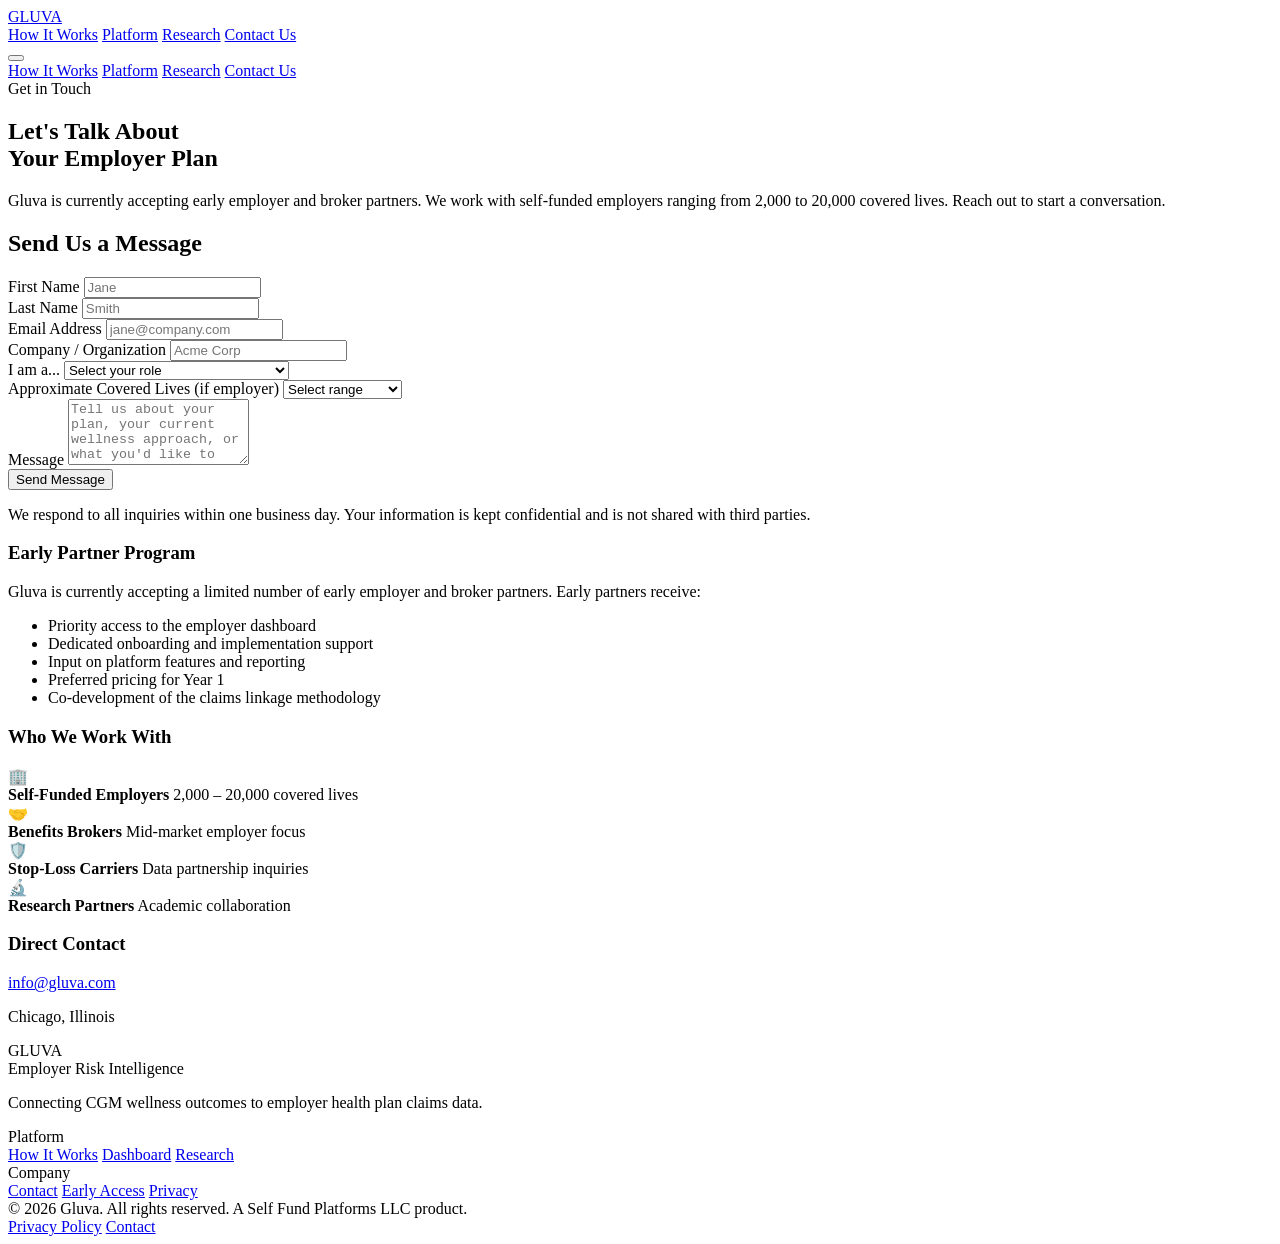
==== index.html @ 413c393a "Add files via upload" ====
<!DOCTYPE html>
<html lang="en">
<head>
<meta charset="UTF-8">
<meta name="viewport" content="width=device-width, initial-scale=1.0">
<title>Contact — Gluva</title>
<meta name="description" content="Get in touch with the Gluva team to learn more about early employer and broker partnerships.">
<link rel="preconnect" href="https://fonts.googleapis.com">
<link rel="preconnect" href="https://fonts.gstatic.com" crossorigin>
<link href="https://fonts.googleapis.com/css2?family=Playfair+Display:wght@400;700;900&family=DM+Sans:wght@300;400;500;600&family=DM+Mono:wght@400;500&display=swap" rel="stylesheet">
<link rel="stylesheet" href="css/style.css">
</head>
<body>

<nav class="nav" id="nav">
  <div class="nav-inner">
    <a href="index.html" class="nav-logo">GLUVA</a>
    <div class="nav-links">
      <a href="index.html#how-it-works">How It Works</a>
      <a href="index.html#platform">Platform</a>
      <a href="index.html#research">Research</a>
      <a href="contact.html" class="nav-cta active">Contact Us</a>
    </div>
    <button class="nav-burger" id="burger" aria-label="Menu">
      <span></span><span></span><span></span>
    </button>
  </div>
</nav>

<div class="mobile-menu" id="mobileMenu">
  <a href="index.html#how-it-works" onclick="closeMobile()">How It Works</a>
  <a href="index.html#platform" onclick="closeMobile()">Platform</a>
  <a href="index.html#research" onclick="closeMobile()">Research</a>
  <a href="contact.html">Contact Us</a>
</div>

<section class="contact-hero">
  <div class="container">
    <div class="section-label">Get in Touch</div>
    <h1>Let's Talk About<br>Your Employer Plan</h1>
    <p>Gluva is currently accepting early employer and broker partners. We work with self-funded employers ranging from 2,000 to 20,000 covered lives. Reach out to start a conversation.</p>
  </div>
</section>

<section class="contact-body">
  <div class="container">
    <div class="contact-grid">

      <div class="contact-form-wrap">
        <h2>Send Us a Message</h2>
        <form class="contact-form" id="contactForm" onsubmit="handleSubmit(event)">
          <div class="form-row">
            <div class="form-group">
              <label>First Name</label>
              <input type="text" name="firstName" placeholder="Jane" required>
            </div>
            <div class="form-group">
              <label>Last Name</label>
              <input type="text" name="lastName" placeholder="Smith" required>
            </div>
          </div>
          <div class="form-group">
            <label>Email Address</label>
            <input type="email" name="email" placeholder="jane@company.com" required>
          </div>
          <div class="form-group">
            <label>Company / Organization</label>
            <input type="text" name="company" placeholder="Acme Corp">
          </div>
          <div class="form-group">
            <label>I am a...</label>
            <select name="role">
              <option value="">Select your role</option>
              <option value="employer">Employer / HR / Benefits Director</option>
              <option value="broker">Benefits Broker / Consultant</option>
              <option value="tpa">Third Party Administrator (TPA)</option>
              <option value="stoploss">Stop-Loss Carrier / Underwriter</option>
              <option value="pbm">Pharmacy Benefit Manager (PBM)</option>
              <option value="investor">Investor</option>
              <option value="researcher">Academic / Researcher</option>
              <option value="other">Other</option>
            </select>
          </div>
          <div class="form-group">
            <label>Approximate Covered Lives (if employer)</label>
            <select name="lives">
              <option value="">Select range</option>
              <option value="2000-5000">2,000 – 5,000</option>
              <option value="5000-10000">5,000 – 10,000</option>
              <option value="10000-20000">10,000 – 20,000</option>
              <option value="20000+">20,000+</option>
              <option value="na">Not applicable</option>
            </select>
          </div>
          <div class="form-group">
            <label>Message</label>
            <textarea name="message" rows="4" placeholder="Tell us about your plan, your current wellness approach, or what you'd like to learn about Gluva..."></textarea>
          </div>
          <button type="submit" class="btn-primary full">Send Message</button>
          <p class="form-note">We respond to all inquiries within one business day. Your information is kept confidential and is not shared with third parties.</p>
        </form>
        <div class="form-success" id="formSuccess" style="display:none;">
          <div class="success-icon">✓</div>
          <h3>Message Received</h3>
          <p>Thank you for reaching out. We will be in touch within one business day.</p>
        </div>
      </div>

      <div class="contact-info">
        <div class="ci-card">
          <h3>Early Partner Program</h3>
          <p>Gluva is currently accepting a limited number of early employer and broker partners. Early partners receive:</p>
          <ul>
            <li>Priority access to the employer dashboard</li>
            <li>Dedicated onboarding and implementation support</li>
            <li>Input on platform features and reporting</li>
            <li>Preferred pricing for Year 1</li>
            <li>Co-development of the claims linkage methodology</li>
          </ul>
        </div>

        <div class="ci-card">
          <h3>Who We Work With</h3>
          <div class="ci-item">
            <div class="ci-icon">🏢</div>
            <div>
              <strong>Self-Funded Employers</strong>
              <span>2,000 – 20,000 covered lives</span>
            </div>
          </div>
          <div class="ci-item">
            <div class="ci-icon">🤝</div>
            <div>
              <strong>Benefits Brokers</strong>
              <span>Mid-market employer focus</span>
            </div>
          </div>
          <div class="ci-item">
            <div class="ci-icon">🛡️</div>
            <div>
              <strong>Stop-Loss Carriers</strong>
              <span>Data partnership inquiries</span>
            </div>
          </div>
          <div class="ci-item">
            <div class="ci-icon">🔬</div>
            <div>
              <strong>Research Partners</strong>
              <span>Academic collaboration</span>
            </div>
          </div>
        </div>

        <div class="ci-card">
          <h3>Direct Contact</h3>
          <a href="mailto:info@gluva.com" class="ci-email">info@gluva.com</a>
          <p class="ci-location">Chicago, Illinois</p>
        </div>
      </div>
    </div>
  </div>
</section>

<footer class="footer">
  <div class="container">
    <div class="footer-top">
      <div class="footer-brand">
        <div class="footer-logo">GLUVA</div>
        <div class="footer-tagline">Employer Risk Intelligence</div>
        <p class="footer-desc">Connecting CGM wellness outcomes to employer health plan claims data.</p>
      </div>
      <div class="footer-links">
        <div class="fl-col">
          <div class="fl-label">Platform</div>
          <a href="index.html#how-it-works">How It Works</a>
          <a href="index.html#platform">Dashboard</a>
          <a href="index.html#research">Research</a>
        </div>
        <div class="fl-col">
          <div class="fl-label">Company</div>
          <a href="contact.html">Contact</a>
          <a href="contact.html">Early Access</a>
          <a href="privacy.html">Privacy</a>
        </div>
      </div>
    </div>
    <div class="footer-bottom">
      <div class="fb-left">© 2026 Gluva. All rights reserved. A Self Fund Platforms LLC product.</div>
      <div class="fb-right">
        <a href="privacy.html">Privacy Policy</a>
        <a href="contact.html">Contact</a>
      </div>
    </div>
  </div>
</footer>

<script src="js/main.js"></script>
</body>
</html>
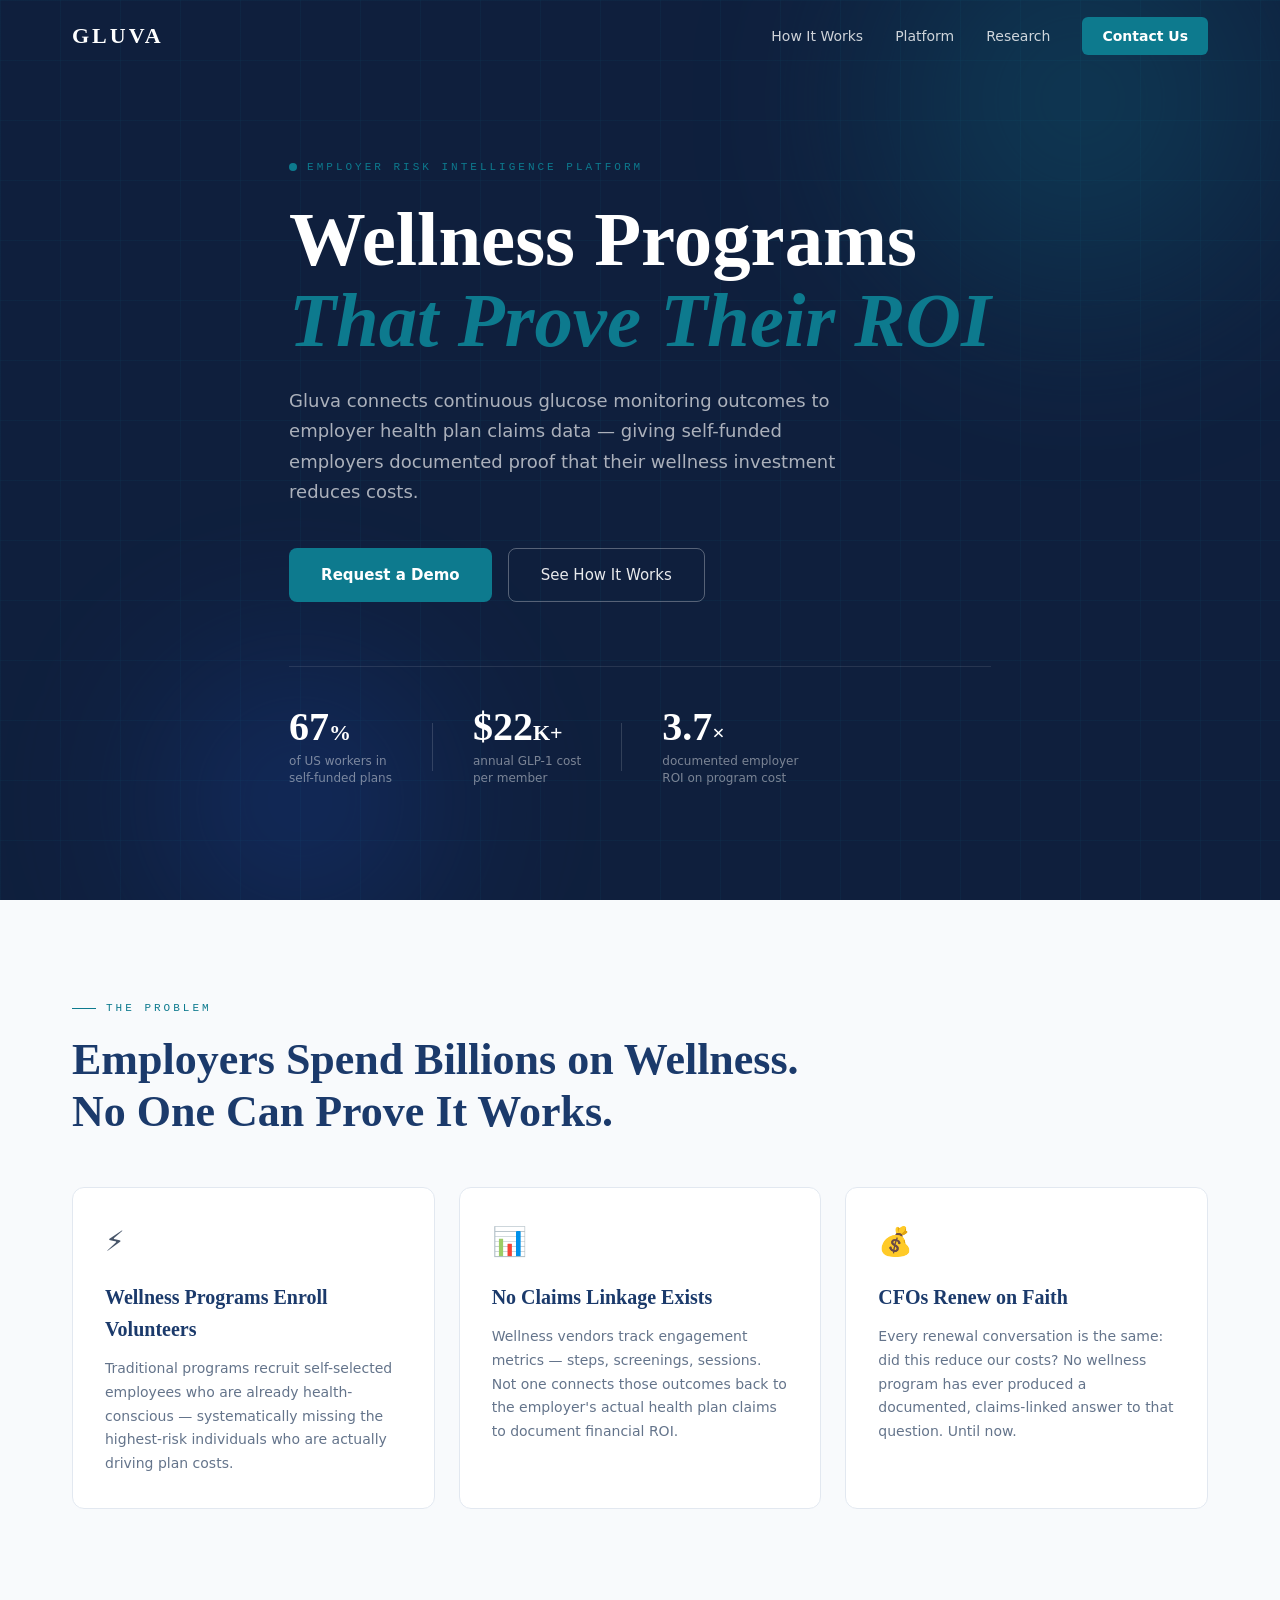
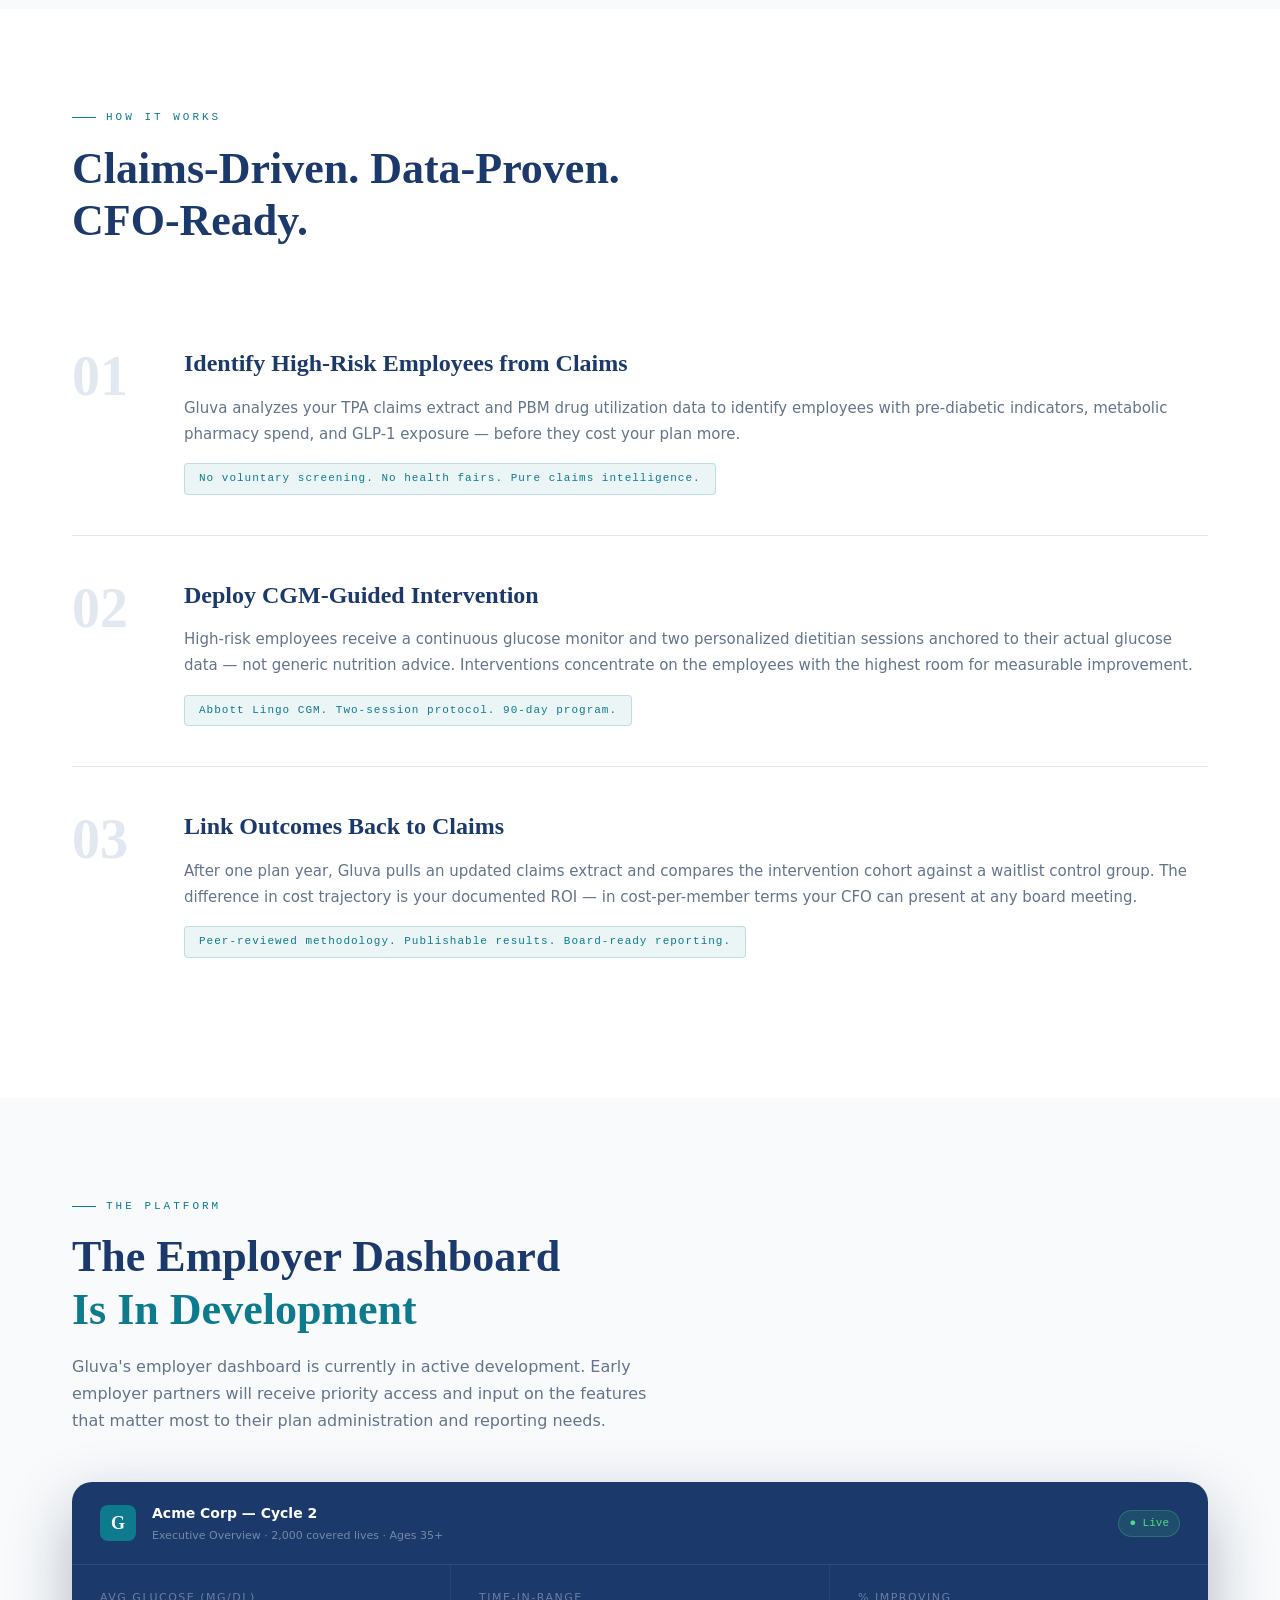
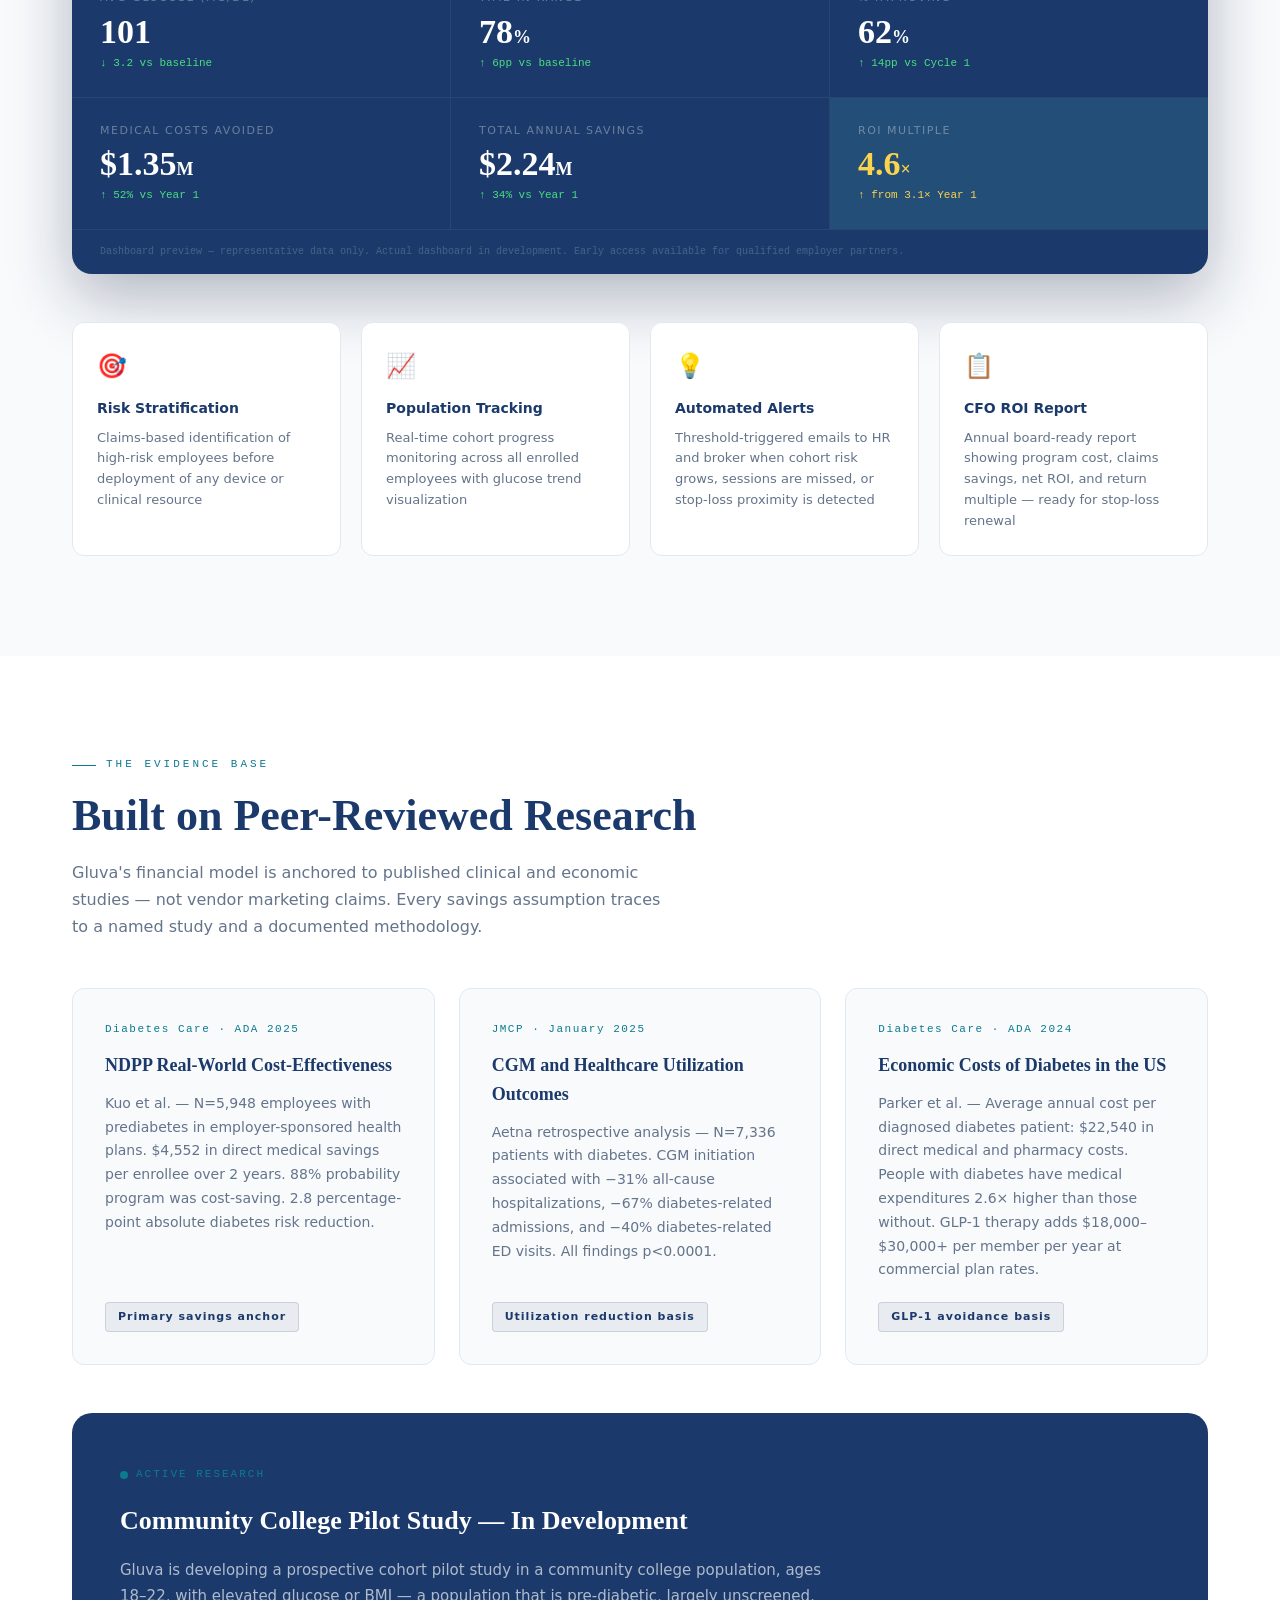
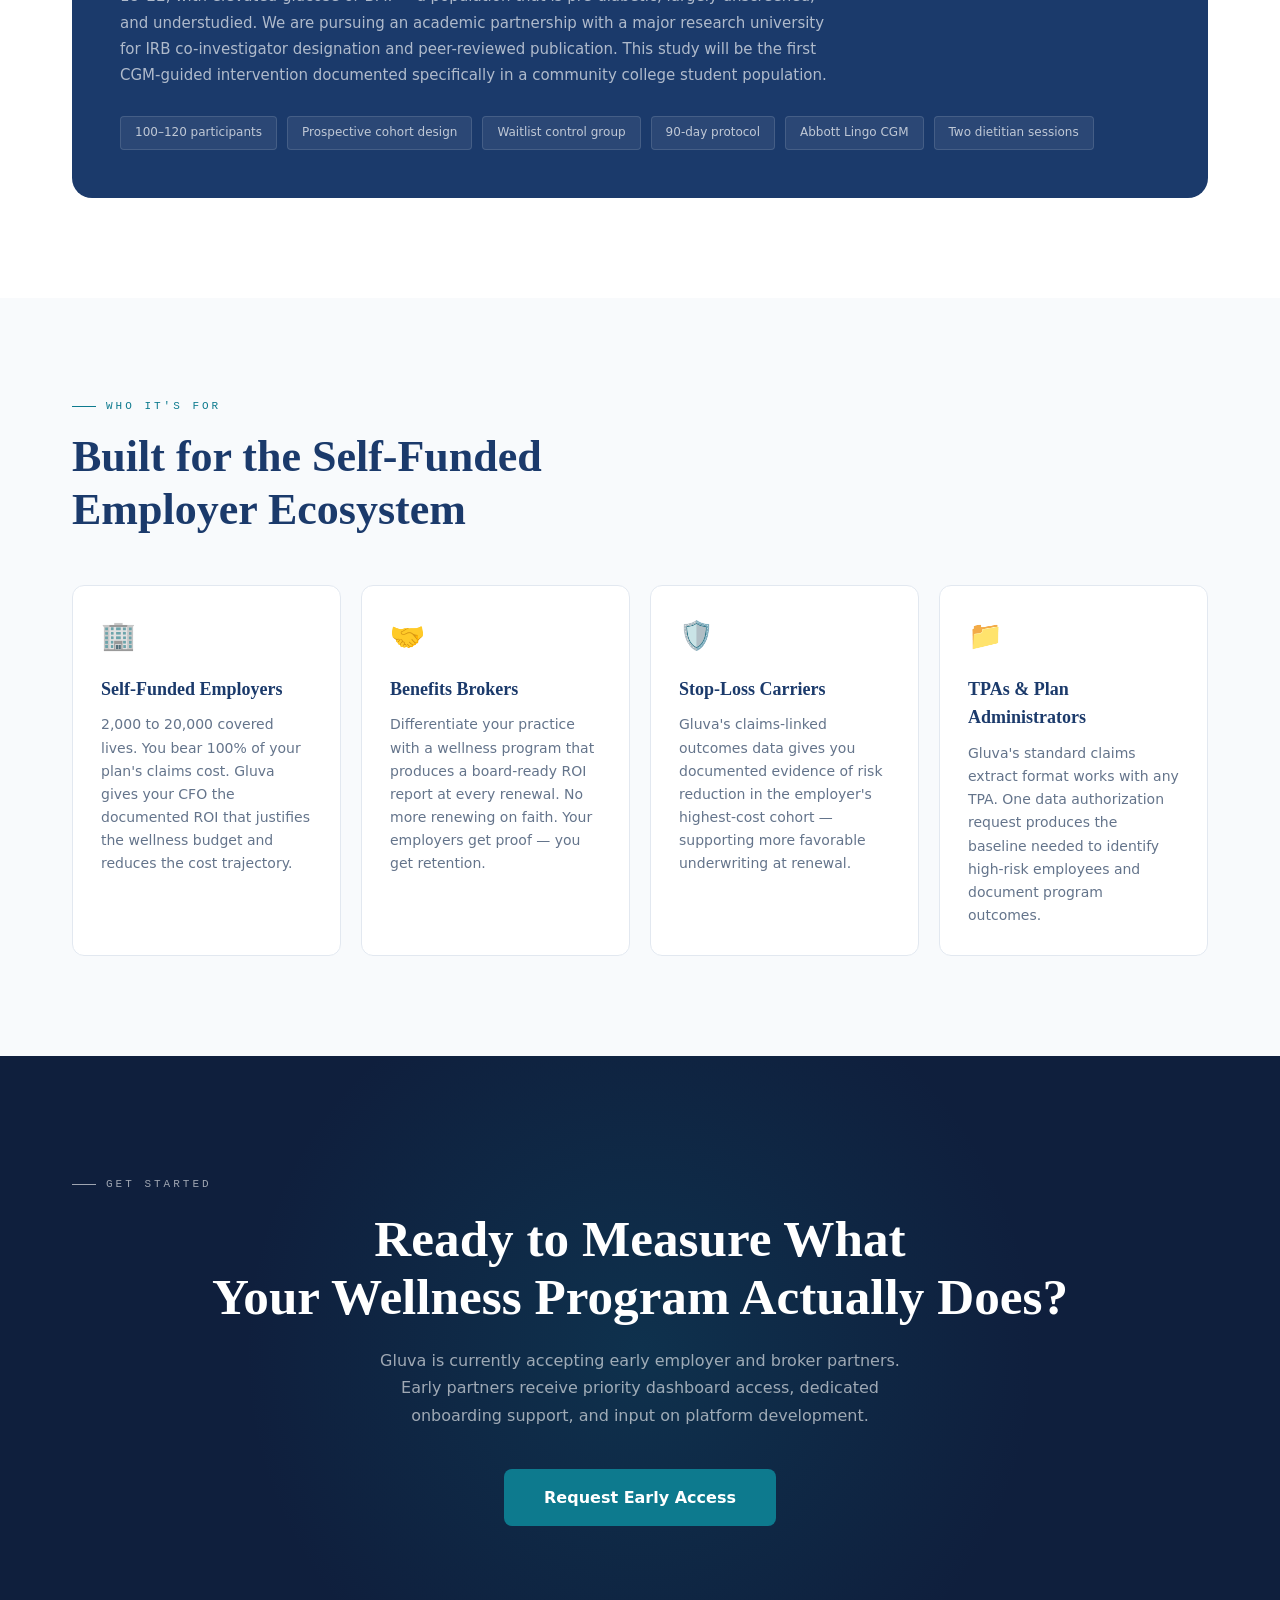
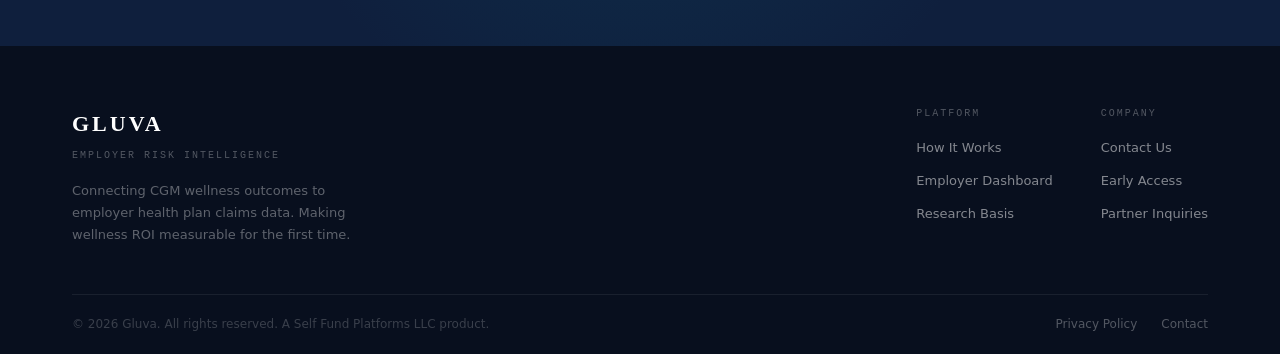
==== commit 999178f6: "Add files via upload" ====
--- a/index.html
+++ b/index.html
@@ -3,8 +3,8 @@
 <head>
 <meta charset="UTF-8">
 <meta name="viewport" content="width=device-width, initial-scale=1.0">
-<title>Contact — Gluva</title>
-<meta name="description" content="Get in touch with the Gluva team to learn more about early employer and broker partnerships.">
+<title>Gluva — Employer Risk Intelligence</title>
+<meta name="description" content="Gluva connects CGM-guided wellness outcomes to employer health plan claims data — making wellness ROI measurable for self-funded employers for the first time.">
 <link rel="preconnect" href="https://fonts.googleapis.com">
 <link rel="preconnect" href="https://fonts.gstatic.com" crossorigin>
 <link href="https://fonts.googleapis.com/css2?family=Playfair+Display:wght@400;700;900&family=DM+Sans:wght@300;400;500;600&family=DM+Mono:wght@400;500&display=swap" rel="stylesheet">
@@ -12,14 +12,15 @@
 </head>
 <body>
 
+<!-- NAV -->
 <nav class="nav" id="nav">
   <div class="nav-inner">
     <a href="index.html" class="nav-logo">GLUVA</a>
     <div class="nav-links">
-      <a href="index.html#how-it-works">How It Works</a>
-      <a href="index.html#platform">Platform</a>
-      <a href="index.html#research">Research</a>
-      <a href="contact.html" class="nav-cta active">Contact Us</a>
+      <a href="#how-it-works">How It Works</a>
+      <a href="#platform">Platform</a>
+      <a href="#research">Research</a>
+      <a href="contact.html" class="nav-cta">Contact Us</a>
     </div>
     <button class="nav-burger" id="burger" aria-label="Menu">
       <span></span><span></span><span></span>
@@ -27,160 +28,300 @@
   </div>
 </nav>
 
+<!-- MOBILE MENU -->
 <div class="mobile-menu" id="mobileMenu">
-  <a href="index.html#how-it-works" onclick="closeMobile()">How It Works</a>
-  <a href="index.html#platform" onclick="closeMobile()">Platform</a>
-  <a href="index.html#research" onclick="closeMobile()">Research</a>
+  <a href="#how-it-works" onclick="closeMobile()">How It Works</a>
+  <a href="#platform" onclick="closeMobile()">Platform</a>
+  <a href="#research" onclick="closeMobile()">Research</a>
   <a href="contact.html">Contact Us</a>
 </div>
 
-<section class="contact-hero">
-  <div class="container">
-    <div class="section-label">Get in Touch</div>
-    <h1>Let's Talk About<br>Your Employer Plan</h1>
-    <p>Gluva is currently accepting early employer and broker partners. We work with self-funded employers ranging from 2,000 to 20,000 covered lives. Reach out to start a conversation.</p>
-  </div>
-</section>
-
-<section class="contact-body">
-  <div class="container">
-    <div class="contact-grid">
-
-      <div class="contact-form-wrap">
-        <h2>Send Us a Message</h2>
-        <form class="contact-form" id="contactForm" onsubmit="handleSubmit(event)">
-          <div class="form-row">
-            <div class="form-group">
-              <label>First Name</label>
-              <input type="text" name="firstName" placeholder="Jane" required>
-            </div>
-            <div class="form-group">
-              <label>Last Name</label>
-              <input type="text" name="lastName" placeholder="Smith" required>
-            </div>
-          </div>
-          <div class="form-group">
-            <label>Email Address</label>
-            <input type="email" name="email" placeholder="jane@company.com" required>
-          </div>
-          <div class="form-group">
-            <label>Company / Organization</label>
-            <input type="text" name="company" placeholder="Acme Corp">
-          </div>
-          <div class="form-group">
-            <label>I am a...</label>
-            <select name="role">
-              <option value="">Select your role</option>
-              <option value="employer">Employer / HR / Benefits Director</option>
-              <option value="broker">Benefits Broker / Consultant</option>
-              <option value="tpa">Third Party Administrator (TPA)</option>
-              <option value="stoploss">Stop-Loss Carrier / Underwriter</option>
-              <option value="pbm">Pharmacy Benefit Manager (PBM)</option>
-              <option value="investor">Investor</option>
-              <option value="researcher">Academic / Researcher</option>
-              <option value="other">Other</option>
-            </select>
-          </div>
-          <div class="form-group">
-            <label>Approximate Covered Lives (if employer)</label>
-            <select name="lives">
-              <option value="">Select range</option>
-              <option value="2000-5000">2,000 – 5,000</option>
-              <option value="5000-10000">5,000 – 10,000</option>
-              <option value="10000-20000">10,000 – 20,000</option>
-              <option value="20000+">20,000+</option>
-              <option value="na">Not applicable</option>
-            </select>
-          </div>
-          <div class="form-group">
-            <label>Message</label>
-            <textarea name="message" rows="4" placeholder="Tell us about your plan, your current wellness approach, or what you'd like to learn about Gluva..."></textarea>
-          </div>
-          <button type="submit" class="btn-primary full">Send Message</button>
-          <p class="form-note">We respond to all inquiries within one business day. Your information is kept confidential and is not shared with third parties.</p>
-        </form>
-        <div class="form-success" id="formSuccess" style="display:none;">
-          <div class="success-icon">✓</div>
-          <h3>Message Received</h3>
-          <p>Thank you for reaching out. We will be in touch within one business day.</p>
-        </div>
-      </div>
-
-      <div class="contact-info">
-        <div class="ci-card">
-          <h3>Early Partner Program</h3>
-          <p>Gluva is currently accepting a limited number of early employer and broker partners. Early partners receive:</p>
-          <ul>
-            <li>Priority access to the employer dashboard</li>
-            <li>Dedicated onboarding and implementation support</li>
-            <li>Input on platform features and reporting</li>
-            <li>Preferred pricing for Year 1</li>
-            <li>Co-development of the claims linkage methodology</li>
-          </ul>
-        </div>
-
-        <div class="ci-card">
-          <h3>Who We Work With</h3>
-          <div class="ci-item">
-            <div class="ci-icon">🏢</div>
-            <div>
-              <strong>Self-Funded Employers</strong>
-              <span>2,000 – 20,000 covered lives</span>
-            </div>
-          </div>
-          <div class="ci-item">
-            <div class="ci-icon">🤝</div>
-            <div>
-              <strong>Benefits Brokers</strong>
-              <span>Mid-market employer focus</span>
-            </div>
-          </div>
-          <div class="ci-item">
-            <div class="ci-icon">🛡️</div>
-            <div>
-              <strong>Stop-Loss Carriers</strong>
-              <span>Data partnership inquiries</span>
-            </div>
-          </div>
-          <div class="ci-item">
-            <div class="ci-icon">🔬</div>
-            <div>
-              <strong>Research Partners</strong>
-              <span>Academic collaboration</span>
-            </div>
-          </div>
-        </div>
-
-        <div class="ci-card">
-          <h3>Direct Contact</h3>
-          <a href="mailto:info@gluva.com" class="ci-email">info@gluva.com</a>
-          <p class="ci-location">Chicago, Illinois</p>
-        </div>
-      </div>
-    </div>
-  </div>
-</section>
-
+<!-- HERO -->
+<section class="hero">
+  <div class="hero-bg">
+    <div class="hero-grid"></div>
+    <div class="hero-orb hero-orb-1"></div>
+    <div class="hero-orb hero-orb-2"></div>
+  </div>
+  <div class="hero-inner">
+    <div class="hero-eyebrow">
+      <span class="dot"></span>
+      Employer Risk Intelligence Platform
+    </div>
+    <h1 class="hero-h1">
+      Wellness Programs<br>
+      <em>That Prove Their ROI</em>
+    </h1>
+    <p class="hero-sub">Gluva connects continuous glucose monitoring outcomes to employer health plan claims data — giving self-funded employers documented proof that their wellness investment reduces costs.</p>
+    <div class="hero-actions">
+      <a href="contact.html" class="btn-primary">Request a Demo</a>
+      <a href="#how-it-works" class="btn-ghost">See How It Works</a>
+    </div>
+    <div class="hero-stats">
+      <div class="stat">
+        <div class="stat-num">67<span class="stat-unit">%</span></div>
+        <div class="stat-lbl">of US workers in<br>self-funded plans</div>
+      </div>
+      <div class="stat-div"></div>
+      <div class="stat">
+        <div class="stat-num">$22<span class="stat-unit">K+</span></div>
+        <div class="stat-lbl">annual GLP-1 cost<br>per member</div>
+      </div>
+      <div class="stat-div"></div>
+      <div class="stat">
+        <div class="stat-num">3.7<span class="stat-unit">×</span></div>
+        <div class="stat-lbl">documented employer<br>ROI on program cost</div>
+      </div>
+    </div>
+  </div>
+</section>
+
+<!-- PROBLEM -->
+<section class="problem">
+  <div class="container">
+    <div class="section-label">The Problem</div>
+    <h2>Employers Spend Billions on Wellness.<br>No One Can Prove It Works.</h2>
+    <div class="problem-grid">
+      <div class="problem-card">
+        <div class="problem-icon">⚡</div>
+        <h3>Wellness Programs Enroll Volunteers</h3>
+        <p>Traditional programs recruit self-selected employees who are already health-conscious — systematically missing the highest-risk individuals who are actually driving plan costs.</p>
+      </div>
+      <div class="problem-card">
+        <div class="problem-icon">📊</div>
+        <h3>No Claims Linkage Exists</h3>
+        <p>Wellness vendors track engagement metrics — steps, screenings, sessions. Not one connects those outcomes back to the employer's actual health plan claims to document financial ROI.</p>
+      </div>
+      <div class="problem-card">
+        <div class="problem-icon">💰</div>
+        <h3>CFOs Renew on Faith</h3>
+        <p>Every renewal conversation is the same: did this reduce our costs? No wellness program has ever produced a documented, claims-linked answer to that question. Until now.</p>
+      </div>
+    </div>
+  </div>
+</section>
+
+<!-- HOW IT WORKS -->
+<section class="hiw" id="how-it-works">
+  <div class="container">
+    <div class="section-label">How It Works</div>
+    <h2>Claims-Driven. Data-Proven.<br>CFO-Ready.</h2>
+    <div class="steps">
+      <div class="step">
+        <div class="step-num">01</div>
+        <div class="step-body">
+          <h3>Identify High-Risk Employees from Claims</h3>
+          <p>Gluva analyzes your TPA claims extract and PBM drug utilization data to identify employees with pre-diabetic indicators, metabolic pharmacy spend, and GLP-1 exposure — before they cost your plan more.</p>
+          <div class="step-badge">No voluntary screening. No health fairs. Pure claims intelligence.</div>
+        </div>
+      </div>
+      <div class="step">
+        <div class="step-num">02</div>
+        <div class="step-body">
+          <h3>Deploy CGM-Guided Intervention</h3>
+          <p>High-risk employees receive a continuous glucose monitor and two personalized dietitian sessions anchored to their actual glucose data — not generic nutrition advice. Interventions concentrate on the employees with the highest room for measurable improvement.</p>
+          <div class="step-badge">Abbott Lingo CGM. Two-session protocol. 90-day program.</div>
+        </div>
+      </div>
+      <div class="step">
+        <div class="step-num">03</div>
+        <div class="step-body">
+          <h3>Link Outcomes Back to Claims</h3>
+          <p>After one plan year, Gluva pulls an updated claims extract and compares the intervention cohort against a waitlist control group. The difference in cost trajectory is your documented ROI — in cost-per-member terms your CFO can present at any board meeting.</p>
+          <div class="step-badge">Peer-reviewed methodology. Publishable results. Board-ready reporting.</div>
+        </div>
+      </div>
+    </div>
+  </div>
+</section>
+
+<!-- PLATFORM PREVIEW -->
+<section class="platform" id="platform">
+  <div class="container">
+    <div class="section-label">The Platform</div>
+    <h2>The Employer Dashboard<br><span class="accent">Is In Development</span></h2>
+    <p class="platform-sub">Gluva's employer dashboard is currently in active development. Early employer partners will receive priority access and input on the features that matter most to their plan administration and reporting needs.</p>
+
+    <div class="dashboard-preview">
+      <div class="dash-header">
+        <div class="dash-logo">G</div>
+        <div class="dash-title">
+          <div class="dash-company">Acme Corp — Cycle 2</div>
+          <div class="dash-sub">Executive Overview · 2,000 covered lives · Ages 35+</div>
+        </div>
+        <div class="dash-badge live">● Live</div>
+      </div>
+      <div class="dash-metrics">
+        <div class="dash-metric">
+          <div class="dm-label">Avg Glucose (mg/dL)</div>
+          <div class="dm-val">101</div>
+          <div class="dm-delta green">↓ 3.2 vs baseline</div>
+        </div>
+        <div class="dash-metric">
+          <div class="dm-label">Time-in-Range</div>
+          <div class="dm-val">78<span class="dm-unit">%</span></div>
+          <div class="dm-delta green">↑ 6pp vs baseline</div>
+        </div>
+        <div class="dash-metric">
+          <div class="dm-label">% Improving</div>
+          <div class="dm-val">62<span class="dm-unit">%</span></div>
+          <div class="dm-delta green">↑ 14pp vs Cycle 1</div>
+        </div>
+        <div class="dash-metric">
+          <div class="dm-label">Medical Costs Avoided</div>
+          <div class="dm-val">$1.35<span class="dm-unit">M</span></div>
+          <div class="dm-delta green">↑ 52% vs Year 1</div>
+        </div>
+        <div class="dash-metric">
+          <div class="dm-label">Total Annual Savings</div>
+          <div class="dm-val">$2.24<span class="dm-unit">M</span></div>
+          <div class="dm-delta green">↑ 34% vs Year 1</div>
+        </div>
+        <div class="dash-metric highlight">
+          <div class="dm-label">ROI Multiple</div>
+          <div class="dm-val gold">4.6<span class="dm-unit">×</span></div>
+          <div class="dm-delta gold">↑ from 3.1× Year 1</div>
+        </div>
+      </div>
+      <div class="dash-footer">
+        Dashboard preview — representative data only. Actual dashboard in development. Early access available for qualified employer partners.
+      </div>
+    </div>
+
+    <div class="platform-features">
+      <div class="pf-item">
+        <div class="pf-icon">🎯</div>
+        <div class="pf-label">Risk Stratification</div>
+        <div class="pf-body">Claims-based identification of high-risk employees before deployment of any device or clinical resource</div>
+      </div>
+      <div class="pf-item">
+        <div class="pf-icon">📈</div>
+        <div class="pf-label">Population Tracking</div>
+        <div class="pf-body">Real-time cohort progress monitoring across all enrolled employees with glucose trend visualization</div>
+      </div>
+      <div class="pf-item">
+        <div class="pf-icon">💡</div>
+        <div class="pf-label">Automated Alerts</div>
+        <div class="pf-body">Threshold-triggered emails to HR and broker when cohort risk grows, sessions are missed, or stop-loss proximity is detected</div>
+      </div>
+      <div class="pf-item">
+        <div class="pf-icon">📋</div>
+        <div class="pf-label">CFO ROI Report</div>
+        <div class="pf-body">Annual board-ready report showing program cost, claims savings, net ROI, and return multiple — ready for stop-loss renewal</div>
+      </div>
+    </div>
+  </div>
+</section>
+
+<!-- RESEARCH -->
+<section class="research" id="research">
+  <div class="container">
+    <div class="section-label">The Evidence Base</div>
+    <h2>Built on Peer-Reviewed Research</h2>
+    <p class="research-sub">Gluva's financial model is anchored to published clinical and economic studies — not vendor marketing claims. Every savings assumption traces to a named study and a documented methodology.</p>
+    <div class="research-grid">
+      <div class="research-card">
+        <div class="rc-journal">Diabetes Care · ADA 2025</div>
+        <h3>NDPP Real-World Cost-Effectiveness</h3>
+        <p>Kuo et al. — N=5,948 employees with prediabetes in employer-sponsored health plans. $4,552 in direct medical savings per enrollee over 2 years. 88% probability program was cost-saving. 2.8 percentage-point absolute diabetes risk reduction.</p>
+        <div class="rc-tag">Primary savings anchor</div>
+      </div>
+      <div class="research-card">
+        <div class="rc-journal">JMCP · January 2025</div>
+        <h3>CGM and Healthcare Utilization Outcomes</h3>
+        <p>Aetna retrospective analysis — N=7,336 patients with diabetes. CGM initiation associated with −31% all-cause hospitalizations, −67% diabetes-related admissions, and −40% diabetes-related ED visits. All findings p&lt;0.0001.</p>
+        <div class="rc-tag">Utilization reduction basis</div>
+      </div>
+      <div class="research-card">
+        <div class="rc-journal">Diabetes Care · ADA 2024</div>
+        <h3>Economic Costs of Diabetes in the US</h3>
+        <p>Parker et al. — Average annual cost per diagnosed diabetes patient: $22,540 in direct medical and pharmacy costs. People with diabetes have medical expenditures 2.6× higher than those without. GLP-1 therapy adds $18,000–$30,000+ per member per year at commercial plan rates.</p>
+        <div class="rc-tag">GLP-1 avoidance basis</div>
+      </div>
+    </div>
+
+    <div class="research-pilot">
+      <div class="rp-badge">Active Research</div>
+      <h3>Community College Pilot Study — In Development</h3>
+      <p>Gluva is developing a prospective cohort pilot study in a community college population, ages 18–22, with elevated glucose or BMI — a population that is pre-diabetic, largely unscreened, and understudied. We are pursuing an academic partnership with a major research university for IRB co-investigator designation and peer-reviewed publication. This study will be the first CGM-guided intervention documented specifically in a community college student population.</p>
+      <div class="rp-specs">
+        <span>100–120 participants</span>
+        <span>Prospective cohort design</span>
+        <span>Waitlist control group</span>
+        <span>90-day protocol</span>
+        <span>Abbott Lingo CGM</span>
+        <span>Two dietitian sessions</span>
+      </div>
+    </div>
+  </div>
+</section>
+
+<!-- WHO IT'S FOR -->
+<section class="audience">
+  <div class="container">
+    <div class="section-label">Who It's For</div>
+    <h2>Built for the Self-Funded<br>Employer Ecosystem</h2>
+    <div class="audience-grid">
+      <div class="aud-card">
+        <div class="aud-icon">🏢</div>
+        <h3>Self-Funded Employers</h3>
+        <p>2,000 to 20,000 covered lives. You bear 100% of your plan's claims cost. Gluva gives your CFO the documented ROI that justifies the wellness budget and reduces the cost trajectory.</p>
+      </div>
+      <div class="aud-card">
+        <div class="aud-icon">🤝</div>
+        <h3>Benefits Brokers</h3>
+        <p>Differentiate your practice with a wellness program that produces a board-ready ROI report at every renewal. No more renewing on faith. Your employers get proof — you get retention.</p>
+      </div>
+      <div class="aud-card">
+        <div class="aud-icon">🛡️</div>
+        <h3>Stop-Loss Carriers</h3>
+        <p>Gluva's claims-linked outcomes data gives you documented evidence of risk reduction in the employer's highest-cost cohort — supporting more favorable underwriting at renewal.</p>
+      </div>
+      <div class="aud-card">
+        <div class="aud-icon">📁</div>
+        <h3>TPAs & Plan Administrators</h3>
+        <p>Gluva's standard claims extract format works with any TPA. One data authorization request produces the baseline needed to identify high-risk employees and document program outcomes.</p>
+      </div>
+    </div>
+  </div>
+</section>
+
+<!-- CTA -->
+<section class="cta-section">
+  <div class="cta-bg">
+    <div class="cta-orb"></div>
+  </div>
+  <div class="container">
+    <div class="cta-inner">
+      <div class="section-label light">Get Started</div>
+      <h2>Ready to Measure What<br>Your Wellness Program Actually Does?</h2>
+      <p>Gluva is currently accepting early employer and broker partners. Early partners receive priority dashboard access, dedicated onboarding support, and input on platform development.</p>
+      <a href="contact.html" class="btn-primary large">Request Early Access</a>
+    </div>
+  </div>
+</section>
+
+<!-- FOOTER -->
 <footer class="footer">
   <div class="container">
     <div class="footer-top">
       <div class="footer-brand">
         <div class="footer-logo">GLUVA</div>
         <div class="footer-tagline">Employer Risk Intelligence</div>
-        <p class="footer-desc">Connecting CGM wellness outcomes to employer health plan claims data.</p>
+        <p class="footer-desc">Connecting CGM wellness outcomes to employer health plan claims data. Making wellness ROI measurable for the first time.</p>
       </div>
       <div class="footer-links">
         <div class="fl-col">
           <div class="fl-label">Platform</div>
-          <a href="index.html#how-it-works">How It Works</a>
-          <a href="index.html#platform">Dashboard</a>
-          <a href="index.html#research">Research</a>
+          <a href="#how-it-works">How It Works</a>
+          <a href="#platform">Employer Dashboard</a>
+          <a href="#research">Research Basis</a>
         </div>
         <div class="fl-col">
           <div class="fl-label">Company</div>
-          <a href="contact.html">Contact</a>
+          <a href="contact.html">Contact Us</a>
           <a href="contact.html">Early Access</a>
-          <a href="privacy.html">Privacy</a>
+          <a href="contact.html">Partner Inquiries</a>
         </div>
       </div>
     </div>
--- a/css/style.css
+++ b/css/style.css
@@ -0,0 +1,565 @@
+/* ── TOKENS ─────────────────────────────────────── */
+:root {
+  --navy:   #1B3A6B;
+  --teal:   #0D7A8E;
+  --green:  #15803D;
+  --gold:   #D97706;
+  --slate:  #475569;
+  --muted:  #64748B;
+  --line:   #E2E8F0;
+  --lgray:  #F8FAFC;
+  --white:  #FFFFFF;
+  --dark:   #0F1F3D;
+
+  --font-display: 'Playfair Display', Georgia, serif;
+  --font-body:    'DM Sans', system-ui, sans-serif;
+  --font-mono:    'DM Mono', monospace;
+
+  --container: 1200px;
+  --radius: 12px;
+  --radius-lg: 20px;
+}
+
+/* ── RESET ──────────────────────────────────────── */
+*, *::before, *::after { box-sizing: border-box; margin: 0; padding: 0; }
+html { scroll-behavior: smooth; }
+body { font-family: var(--font-body); color: var(--slate); background: var(--white); line-height: 1.6; overflow-x: hidden; }
+img { max-width: 100%; display: block; }
+a { color: inherit; text-decoration: none; }
+
+/* ── CONTAINER ──────────────────────────────────── */
+.container { max-width: var(--container); margin: 0 auto; padding: 0 32px; }
+
+/* ── NAV ────────────────────────────────────────── */
+.nav {
+  position: fixed; top: 0; left: 0; right: 0; z-index: 100;
+  padding: 0;
+  transition: background .3s, box-shadow .3s;
+}
+.nav.scrolled {
+  background: rgba(255,255,255,0.96);
+  backdrop-filter: blur(12px);
+  box-shadow: 0 1px 0 var(--line);
+}
+.nav-inner {
+  max-width: var(--container); margin: 0 auto; padding: 0 32px;
+  height: 72px;
+  display: flex; align-items: center; justify-content: space-between;
+}
+.nav-logo {
+  font-family: var(--font-display);
+  font-size: 22px; font-weight: 900;
+  color: var(--white);
+  letter-spacing: 3px;
+  transition: color .3s;
+}
+.nav.scrolled .nav-logo { color: var(--navy); }
+.nav-links { display: flex; align-items: center; gap: 32px; }
+.nav-links a {
+  font-size: 14px; font-weight: 500; color: rgba(255,255,255,0.8);
+  transition: color .3s;
+}
+.nav.scrolled .nav-links a { color: var(--slate); }
+.nav-links a:hover { color: var(--white); }
+.nav.scrolled .nav-links a:hover { color: var(--navy); }
+.nav-cta {
+  background: var(--teal) !important;
+  color: var(--white) !important;
+  padding: 8px 20px;
+  border-radius: 6px;
+  font-weight: 600 !important;
+  transition: background .2s, transform .2s !important;
+}
+.nav-cta:hover { background: var(--navy) !important; transform: translateY(-1px); }
+.nav-cta.active { background: var(--navy) !important; }
+.nav-burger { display: none; flex-direction: column; gap: 5px; background: none; border: none; cursor: pointer; padding: 4px; }
+.nav-burger span { display: block; width: 24px; height: 2px; background: var(--white); border-radius: 2px; transition: background .3s; }
+.nav.scrolled .nav-burger span { background: var(--navy); }
+.mobile-menu {
+  display: none; position: fixed; top: 72px; left: 0; right: 0; z-index: 99;
+  background: var(--white); border-bottom: 1px solid var(--line);
+  padding: 20px 32px; flex-direction: column; gap: 16px;
+  box-shadow: 0 8px 24px rgba(0,0,0,0.08);
+}
+.mobile-menu.open { display: flex; }
+.mobile-menu a { font-size: 16px; font-weight: 500; color: var(--slate); padding: 8px 0; border-bottom: 1px solid var(--line); }
+
+/* ── SECTION LABELS ─────────────────────────────── */
+.section-label {
+  font-family: var(--font-mono);
+  font-size: 11px; font-weight: 500;
+  letter-spacing: 3px; text-transform: uppercase;
+  color: var(--teal);
+  margin-bottom: 16px;
+  display: flex; align-items: center; gap: 10px;
+}
+.section-label.light { color: rgba(255,255,255,0.6); }
+.section-label::before {
+  content: '';
+  display: inline-block; width: 24px; height: 1px;
+  background: currentColor;
+}
+
+/* ── BUTTONS ────────────────────────────────────── */
+.btn-primary {
+  display: inline-flex; align-items: center; justify-content: center;
+  background: var(--teal); color: var(--white);
+  font-family: var(--font-body); font-size: 15px; font-weight: 600;
+  padding: 14px 32px; border-radius: 8px;
+  transition: background .2s, transform .2s, box-shadow .2s;
+  border: none; cursor: pointer; text-decoration: none;
+}
+.btn-primary:hover { background: var(--navy); transform: translateY(-2px); box-shadow: 0 8px 24px rgba(27,58,107,0.25); }
+.btn-primary.large { font-size: 16px; padding: 16px 40px; }
+.btn-primary.full { width: 100%; }
+.btn-ghost {
+  display: inline-flex; align-items: center; justify-content: center;
+  background: transparent; color: rgba(255,255,255,0.9);
+  font-family: var(--font-body); font-size: 15px; font-weight: 500;
+  padding: 14px 32px; border-radius: 8px;
+  border: 1px solid rgba(255,255,255,0.3);
+  transition: all .2s; text-decoration: none;
+}
+.btn-ghost:hover { background: rgba(255,255,255,0.1); border-color: rgba(255,255,255,0.5); }
+
+/* ── HERO ───────────────────────────────────────── */
+.hero {
+  min-height: 100vh;
+  background: var(--dark);
+  display: flex; align-items: center;
+  padding: 120px 0 80px;
+  position: relative; overflow: hidden;
+}
+.hero-bg {
+  position: absolute; inset: 0; pointer-events: none;
+}
+.hero-grid {
+  position: absolute; inset: 0;
+  background-image:
+    linear-gradient(rgba(13,122,142,0.07) 1px, transparent 1px),
+    linear-gradient(90deg, rgba(13,122,142,0.07) 1px, transparent 1px);
+  background-size: 60px 60px;
+}
+.hero-orb {
+  position: absolute; border-radius: 50%;
+  filter: blur(80px); opacity: 0.35;
+}
+.hero-orb-1 {
+  width: 600px; height: 600px;
+  background: radial-gradient(circle, var(--teal), transparent 70%);
+  top: -200px; right: -100px;
+}
+.hero-orb-2 {
+  width: 400px; height: 400px;
+  background: radial-gradient(circle, #1E4FBF, transparent 70%);
+  bottom: -100px; left: 100px;
+}
+.hero-inner {
+  position: relative; z-index: 1;
+  max-width: var(--container); margin: 0 auto; padding: 0 32px;
+  animation: fadeUp .8s ease both;
+}
+@keyframes fadeUp {
+  from { opacity: 0; transform: translateY(24px); }
+  to   { opacity: 1; transform: translateY(0); }
+}
+.hero-eyebrow {
+  display: inline-flex; align-items: center; gap: 10px;
+  font-family: var(--font-mono); font-size: 11px; letter-spacing: 3px; text-transform: uppercase;
+  color: var(--teal); margin-bottom: 24px;
+}
+.hero-eyebrow .dot {
+  width: 8px; height: 8px; border-radius: 50%; background: var(--teal);
+  animation: pulse 2s infinite;
+}
+@keyframes pulse {
+  0%, 100% { opacity: 1; transform: scale(1); }
+  50% { opacity: 0.6; transform: scale(0.85); }
+}
+.hero-h1 {
+  font-family: var(--font-display);
+  font-size: clamp(42px, 6vw, 80px);
+  font-weight: 900; line-height: 1.05;
+  color: var(--white);
+  margin-bottom: 24px;
+  max-width: 800px;
+}
+.hero-h1 em {
+  font-style: italic; color: var(--teal);
+}
+.hero-sub {
+  font-size: 18px; color: rgba(255,255,255,0.65);
+  max-width: 560px; line-height: 1.7;
+  margin-bottom: 40px;
+}
+.hero-actions { display: flex; gap: 16px; flex-wrap: wrap; margin-bottom: 64px; }
+.hero-stats {
+  display: flex; align-items: center; gap: 40px; flex-wrap: wrap;
+  padding-top: 40px;
+  border-top: 1px solid rgba(255,255,255,0.1);
+}
+.stat-num {
+  font-family: var(--font-display);
+  font-size: 40px; font-weight: 900; color: var(--white); line-height: 1;
+}
+.stat-unit { font-size: 22px; }
+.stat-lbl { font-size: 12px; color: rgba(255,255,255,0.45); margin-top: 6px; line-height: 1.4; }
+.stat-div { width: 1px; height: 48px; background: rgba(255,255,255,0.15); }
+
+/* ── PROBLEM ────────────────────────────────────── */
+.problem { padding: 100px 0; background: var(--lgray); }
+.problem h2 {
+  font-family: var(--font-display);
+  font-size: clamp(28px, 3.5vw, 44px); font-weight: 700;
+  color: var(--navy); line-height: 1.2; margin-bottom: 48px;
+}
+.problem-grid { display: grid; grid-template-columns: repeat(3,1fr); gap: 24px; }
+.problem-card {
+  background: var(--white); border-radius: var(--radius);
+  padding: 32px; border: 1px solid var(--line);
+  transition: box-shadow .2s, transform .2s;
+}
+.problem-card:hover { box-shadow: 0 8px 32px rgba(27,58,107,0.1); transform: translateY(-3px); }
+.problem-icon { font-size: 28px; margin-bottom: 16px; }
+.problem-card h3 { font-family: var(--font-display); font-size: 20px; color: var(--navy); margin-bottom: 12px; }
+.problem-card p { font-size: 14px; color: var(--muted); line-height: 1.7; }
+
+/* ── HOW IT WORKS ───────────────────────────────── */
+.hiw { padding: 100px 0; background: var(--white); }
+.hiw h2 {
+  font-family: var(--font-display);
+  font-size: clamp(28px, 3.5vw, 44px); font-weight: 700;
+  color: var(--navy); line-height: 1.2; margin-bottom: 56px;
+}
+.steps { display: flex; flex-direction: column; gap: 0; }
+.step {
+  display: grid; grid-template-columns: 80px 1fr;
+  gap: 32px; padding: 40px 0;
+  border-bottom: 1px solid var(--line);
+  position: relative;
+}
+.step:last-child { border-bottom: none; }
+.step-num {
+  font-family: var(--font-display);
+  font-size: 56px; font-weight: 900;
+  color: var(--line); line-height: 1;
+  padding-top: 4px;
+  transition: color .3s;
+}
+.step:hover .step-num { color: var(--teal); }
+.step-body h3 {
+  font-family: var(--font-display);
+  font-size: 24px; font-weight: 700;
+  color: var(--navy); margin-bottom: 12px;
+}
+.step-body p { font-size: 15px; color: var(--muted); line-height: 1.75; margin-bottom: 16px; }
+.step-badge {
+  display: inline-flex; align-items: center;
+  background: rgba(13,122,142,0.08);
+  border: 1px solid rgba(13,122,142,0.2);
+  color: var(--teal);
+  font-family: var(--font-mono); font-size: 11px; letter-spacing: 1px;
+  padding: 6px 14px; border-radius: 4px;
+}
+
+/* ── PLATFORM ───────────────────────────────────── */
+.platform { padding: 100px 0; background: var(--lgray); }
+.platform h2 {
+  font-family: var(--font-display);
+  font-size: clamp(28px, 3.5vw, 44px); font-weight: 700;
+  color: var(--navy); line-height: 1.2; margin-bottom: 16px;
+}
+.accent { color: var(--teal); }
+.platform-sub { font-size: 16px; color: var(--muted); max-width: 600px; margin-bottom: 48px; line-height: 1.7; }
+
+.dashboard-preview {
+  background: var(--navy); border-radius: var(--radius-lg);
+  overflow: hidden; margin-bottom: 48px;
+  box-shadow: 0 24px 64px rgba(15,31,61,0.3);
+}
+.dash-header {
+  display: flex; align-items: center; gap: 16px;
+  padding: 20px 28px;
+  border-bottom: 1px solid rgba(255,255,255,0.08);
+}
+.dash-logo {
+  width: 36px; height: 36px;
+  background: var(--teal); border-radius: 8px;
+  display: flex; align-items: center; justify-content: center;
+  font-family: var(--font-display); font-size: 18px; font-weight: 900; color: var(--white);
+}
+.dash-company { font-size: 14px; font-weight: 600; color: var(--white); }
+.dash-sub { font-size: 11px; color: rgba(255,255,255,0.4); margin-top: 2px; }
+.dash-badge {
+  margin-left: auto; font-family: var(--font-mono); font-size: 11px;
+  padding: 4px 10px; border-radius: 20px;
+}
+.dash-badge.live { color: #4ADE80; background: rgba(74,222,128,0.12); border: 1px solid rgba(74,222,128,0.25); }
+.dash-metrics {
+  display: grid; grid-template-columns: repeat(3,1fr);
+  gap: 1px; background: rgba(255,255,255,0.06);
+}
+.dash-metric {
+  padding: 24px 28px; background: var(--navy);
+}
+.dash-metric.highlight { background: rgba(13,122,142,0.15); }
+.dm-label { font-size: 11px; letter-spacing: 1.5px; text-transform: uppercase; color: rgba(255,255,255,0.35); margin-bottom: 8px; }
+.dm-val {
+  font-family: var(--font-display);
+  font-size: 34px; font-weight: 900; color: var(--white); line-height: 1;
+}
+.dm-val.gold { color: #FCD34D; }
+.dm-unit { font-size: 18px; }
+.dm-delta { font-family: var(--font-mono); font-size: 11px; margin-top: 6px; }
+.dm-delta.green { color: #4ADE80; }
+.dm-delta.gold { color: #FCD34D; }
+.dash-footer {
+  padding: 14px 28px;
+  font-family: var(--font-mono); font-size: 10px;
+  color: rgba(255,255,255,0.2);
+  border-top: 1px solid rgba(255,255,255,0.06);
+}
+.platform-features {
+  display: grid; grid-template-columns: repeat(4,1fr); gap: 20px;
+}
+.pf-item {
+  background: var(--white); border-radius: var(--radius);
+  padding: 24px; border: 1px solid var(--line);
+  transition: box-shadow .2s, transform .2s;
+}
+.pf-item:hover { box-shadow: 0 4px 20px rgba(27,58,107,0.08); transform: translateY(-2px); }
+.pf-icon { font-size: 24px; margin-bottom: 12px; }
+.pf-label { font-size: 14px; font-weight: 600; color: var(--navy); margin-bottom: 8px; }
+.pf-body { font-size: 13px; color: var(--muted); line-height: 1.6; }
+
+/* ── RESEARCH ────────────────────────────────────── */
+.research { padding: 100px 0; background: var(--white); }
+.research h2 {
+  font-family: var(--font-display);
+  font-size: clamp(28px, 3.5vw, 44px); font-weight: 700;
+  color: var(--navy); line-height: 1.2; margin-bottom: 16px;
+}
+.research-sub { font-size: 16px; color: var(--muted); max-width: 600px; margin-bottom: 48px; line-height: 1.7; }
+.research-grid { display: grid; grid-template-columns: repeat(3,1fr); gap: 24px; margin-bottom: 48px; }
+.research-card {
+  background: var(--lgray); border-radius: var(--radius);
+  padding: 32px; border: 1px solid var(--line);
+  display: flex; flex-direction: column;
+}
+.rc-journal {
+  font-family: var(--font-mono); font-size: 11px; letter-spacing: 1.5px;
+  color: var(--teal); margin-bottom: 12px;
+}
+.research-card h3 { font-family: var(--font-display); font-size: 18px; color: var(--navy); margin-bottom: 12px; }
+.research-card p { font-size: 14px; color: var(--muted); line-height: 1.7; flex: 1; margin-bottom: 20px; }
+.rc-tag {
+  display: inline-flex; align-items: center;
+  background: rgba(27,58,107,0.07); border: 1px solid rgba(27,58,107,0.15);
+  color: var(--navy); font-size: 11px; font-weight: 600; letter-spacing: 1px;
+  padding: 5px 12px; border-radius: 4px; width: fit-content;
+  margin-top: auto;
+}
+.research-pilot {
+  background: var(--navy); border-radius: var(--radius-lg);
+  padding: 48px; color: var(--white);
+}
+.rp-badge {
+  display: inline-flex; align-items: center; gap: 8px;
+  font-family: var(--font-mono); font-size: 11px; letter-spacing: 2px; text-transform: uppercase;
+  color: var(--teal); margin-bottom: 16px;
+}
+.rp-badge::before {
+  content: ''; width: 8px; height: 8px; border-radius: 50%;
+  background: var(--teal); animation: pulse 2s infinite;
+}
+.research-pilot h3 { font-family: var(--font-display); font-size: 26px; font-weight: 700; margin-bottom: 16px; }
+.research-pilot p { font-size: 15px; color: rgba(255,255,255,0.65); line-height: 1.75; margin-bottom: 28px; max-width: 720px; }
+.rp-specs {
+  display: flex; flex-wrap: wrap; gap: 10px;
+}
+.rp-specs span {
+  background: rgba(255,255,255,0.07); border: 1px solid rgba(255,255,255,0.12);
+  color: rgba(255,255,255,0.7); font-size: 12px;
+  padding: 6px 14px; border-radius: 4px;
+}
+
+/* ── AUDIENCE ────────────────────────────────────── */
+.audience { padding: 100px 0; background: var(--lgray); }
+.audience h2 {
+  font-family: var(--font-display);
+  font-size: clamp(28px, 3.5vw, 44px); font-weight: 700;
+  color: var(--navy); line-height: 1.2; margin-bottom: 48px;
+}
+.audience-grid { display: grid; grid-template-columns: repeat(4,1fr); gap: 20px; }
+.aud-card {
+  background: var(--white); border-radius: var(--radius);
+  padding: 28px; border: 1px solid var(--line);
+  transition: box-shadow .2s, transform .2s;
+}
+.aud-card:hover { box-shadow: 0 8px 32px rgba(27,58,107,0.1); transform: translateY(-3px); }
+.aud-icon { font-size: 28px; margin-bottom: 16px; }
+.aud-card h3 { font-family: var(--font-display); font-size: 18px; color: var(--navy); margin-bottom: 10px; }
+.aud-card p { font-size: 14px; color: var(--muted); line-height: 1.65; }
+
+/* ── CTA SECTION ─────────────────────────────────── */
+.cta-section {
+  padding: 120px 0;
+  background: var(--dark);
+  position: relative; overflow: hidden; text-align: center;
+}
+.cta-bg { position: absolute; inset: 0; pointer-events: none; }
+.cta-orb {
+  position: absolute; width: 800px; height: 800px; border-radius: 50%;
+  background: radial-gradient(circle, rgba(13,122,142,0.2), transparent 70%);
+  top: 50%; left: 50%; transform: translate(-50%, -50%);
+}
+.cta-inner { position: relative; z-index: 1; }
+.cta-inner h2 {
+  font-family: var(--font-display);
+  font-size: clamp(28px, 4vw, 52px); font-weight: 900;
+  color: var(--white); line-height: 1.15; margin-bottom: 20px;
+}
+.cta-inner p { font-size: 16px; color: rgba(255,255,255,0.6); max-width: 520px; margin: 0 auto 40px; line-height: 1.7; }
+
+/* ── FOOTER ─────────────────────────────────────── */
+.footer { background: #080F1E; padding: 60px 0 0; }
+.footer-top { display: grid; grid-template-columns: 1fr auto; gap: 60px; padding-bottom: 48px; border-bottom: 1px solid rgba(255,255,255,0.07); }
+.footer-logo { font-family: var(--font-display); font-size: 22px; font-weight: 900; color: var(--white); letter-spacing: 3px; margin-bottom: 6px; }
+.footer-tagline { font-family: var(--font-mono); font-size: 10px; letter-spacing: 2px; text-transform: uppercase; color: rgba(255,255,255,0.3); margin-bottom: 16px; }
+.footer-desc { font-size: 13px; color: rgba(255,255,255,0.35); line-height: 1.7; max-width: 280px; }
+.footer-links { display: flex; gap: 48px; }
+.fl-col { display: flex; flex-direction: column; gap: 12px; }
+.fl-label { font-family: var(--font-mono); font-size: 10px; letter-spacing: 2px; text-transform: uppercase; color: rgba(255,255,255,0.3); margin-bottom: 4px; }
+.fl-col a { font-size: 13px; color: rgba(255,255,255,0.5); transition: color .2s; }
+.fl-col a:hover { color: var(--white); }
+.footer-bottom {
+  display: flex; justify-content: space-between; align-items: center;
+  padding: 20px 0; margin-top: 0;
+}
+.fb-left { font-size: 12px; color: rgba(255,255,255,0.2); }
+.fb-right { display: flex; gap: 24px; }
+.fb-right a { font-size: 12px; color: rgba(255,255,255,0.3); transition: color .2s; }
+.fb-right a:hover { color: var(--white); }
+
+/* ── CONTACT PAGE ───────────────────────────────── */
+.contact-hero {
+  padding: 160px 0 80px;
+  background: var(--dark);
+}
+.contact-hero h1 {
+  font-family: var(--font-display);
+  font-size: clamp(36px, 5vw, 64px); font-weight: 900;
+  color: var(--white); line-height: 1.1; margin-bottom: 20px;
+}
+.contact-hero .section-label { color: var(--teal); }
+.contact-hero p { font-size: 16px; color: rgba(255,255,255,0.6); max-width: 520px; line-height: 1.7; }
+
+.contact-body { padding: 80px 0 100px; }
+.contact-grid { display: grid; grid-template-columns: 1fr 380px; gap: 48px; align-items: start; }
+
+.contact-form-wrap h2 {
+  font-family: var(--font-display); font-size: 28px; font-weight: 700;
+  color: var(--navy); margin-bottom: 28px;
+}
+.contact-form { display: flex; flex-direction: column; gap: 20px; }
+.form-row { display: grid; grid-template-columns: 1fr 1fr; gap: 16px; }
+.form-group { display: flex; flex-direction: column; gap: 6px; }
+.form-group label { font-size: 13px; font-weight: 600; color: var(--navy); }
+.form-group input,
+.form-group select,
+.form-group textarea {
+  font-family: var(--font-body); font-size: 15px; color: var(--slate);
+  background: var(--lgray); border: 1px solid var(--line);
+  border-radius: 8px; padding: 12px 16px;
+  outline: none; transition: border-color .2s, box-shadow .2s;
+  width: 100%;
+}
+.form-group input:focus,
+.form-group select:focus,
+.form-group textarea:focus {
+  border-color: var(--teal);
+  box-shadow: 0 0 0 3px rgba(13,122,142,0.12);
+}
+.form-group textarea { resize: vertical; min-height: 120px; }
+.form-note { font-size: 12px; color: var(--muted); text-align: center; }
+.form-success {
+  text-align: center; padding: 48px 24px;
+  background: #F0FDF4; border: 1px solid #86EFAC; border-radius: var(--radius);
+}
+.success-icon {
+  width: 56px; height: 56px; border-radius: 50%;
+  background: var(--green); color: var(--white);
+  display: flex; align-items: center; justify-content: center;
+  font-size: 24px; margin: 0 auto 16px;
+}
+.form-success h3 { font-family: var(--font-display); font-size: 22px; color: var(--green); margin-bottom: 8px; }
+.form-success p { color: var(--muted); font-size: 14px; }
+
+.contact-info { display: flex; flex-direction: column; gap: 20px; }
+.ci-card {
+  background: var(--lgray); border-radius: var(--radius);
+  padding: 24px; border: 1px solid var(--line);
+}
+.ci-card h3 { font-family: var(--font-display); font-size: 18px; color: var(--navy); margin-bottom: 12px; }
+.ci-card p { font-size: 14px; color: var(--muted); line-height: 1.65; margin-bottom: 12px; }
+.ci-card ul { padding-left: 18px; display: flex; flex-direction: column; gap: 8px; }
+.ci-card ul li { font-size: 13px; color: var(--muted); }
+.ci-item {
+  display: flex; gap: 14px; align-items: center;
+  padding: 10px 0; border-bottom: 1px solid var(--line);
+}
+.ci-item:last-child { border-bottom: none; }
+.ci-icon { font-size: 20px; }
+.ci-item strong { display: block; font-size: 13px; font-weight: 600; color: var(--navy); }
+.ci-item span { font-size: 12px; color: var(--muted); }
+.ci-email {
+  display: block; font-size: 16px; font-weight: 600; color: var(--teal);
+  margin-bottom: 8px; transition: color .2s;
+}
+.ci-email:hover { color: var(--navy); }
+.ci-location { font-size: 13px; color: var(--muted); }
+
+/* ── PRIVACY PAGE ────────────────────────────────── */
+.privacy-body { padding: 80px 0 100px; }
+.privacy-content { max-width: 720px; }
+.privacy-content h2 { font-family: var(--font-display); font-size: 24px; color: var(--navy); margin: 40px 0 12px; }
+.privacy-content h2:first-child { margin-top: 0; }
+.privacy-content p { font-size: 15px; color: var(--muted); line-height: 1.8; margin-bottom: 16px; }
+.privacy-content a { color: var(--teal); text-decoration: underline; }
+
+/* ── RESPONSIVE ─────────────────────────────────── */
+@media (max-width: 1024px) {
+  .problem-grid { grid-template-columns: 1fr 1fr; }
+  .platform-features { grid-template-columns: 1fr 1fr; }
+  .audience-grid { grid-template-columns: 1fr 1fr; }
+  .research-grid { grid-template-columns: 1fr 1fr; }
+  .dash-metrics { grid-template-columns: 1fr 1fr 1fr; }
+  .contact-grid { grid-template-columns: 1fr; }
+  .contact-info { order: -1; }
+}
+
+@media (max-width: 768px) {
+  .nav-links { display: none; }
+  .nav-burger { display: flex; }
+  .container { padding: 0 20px; }
+  .problem-grid { grid-template-columns: 1fr; }
+  .platform-features { grid-template-columns: 1fr 1fr; }
+  .audience-grid { grid-template-columns: 1fr 1fr; }
+  .research-grid { grid-template-columns: 1fr; }
+  .dash-metrics { grid-template-columns: 1fr 1fr; }
+  .hero-stats { gap: 24px; }
+  .stat-div { display: none; }
+  .step { grid-template-columns: 50px 1fr; gap: 16px; }
+  .step-num { font-size: 36px; }
+  .footer-top { grid-template-columns: 1fr; gap: 32px; }
+  .footer-links { gap: 32px; }
+  .form-row { grid-template-columns: 1fr; }
+  .hero-actions { flex-direction: column; align-items: flex-start; }
+}
+
+@media (max-width: 480px) {
+  .platform-features { grid-template-columns: 1fr; }
+  .audience-grid { grid-template-columns: 1fr; }
+  .dash-metrics { grid-template-columns: 1fr; }
+  .hero-stats { flex-direction: column; gap: 16px; }
+}
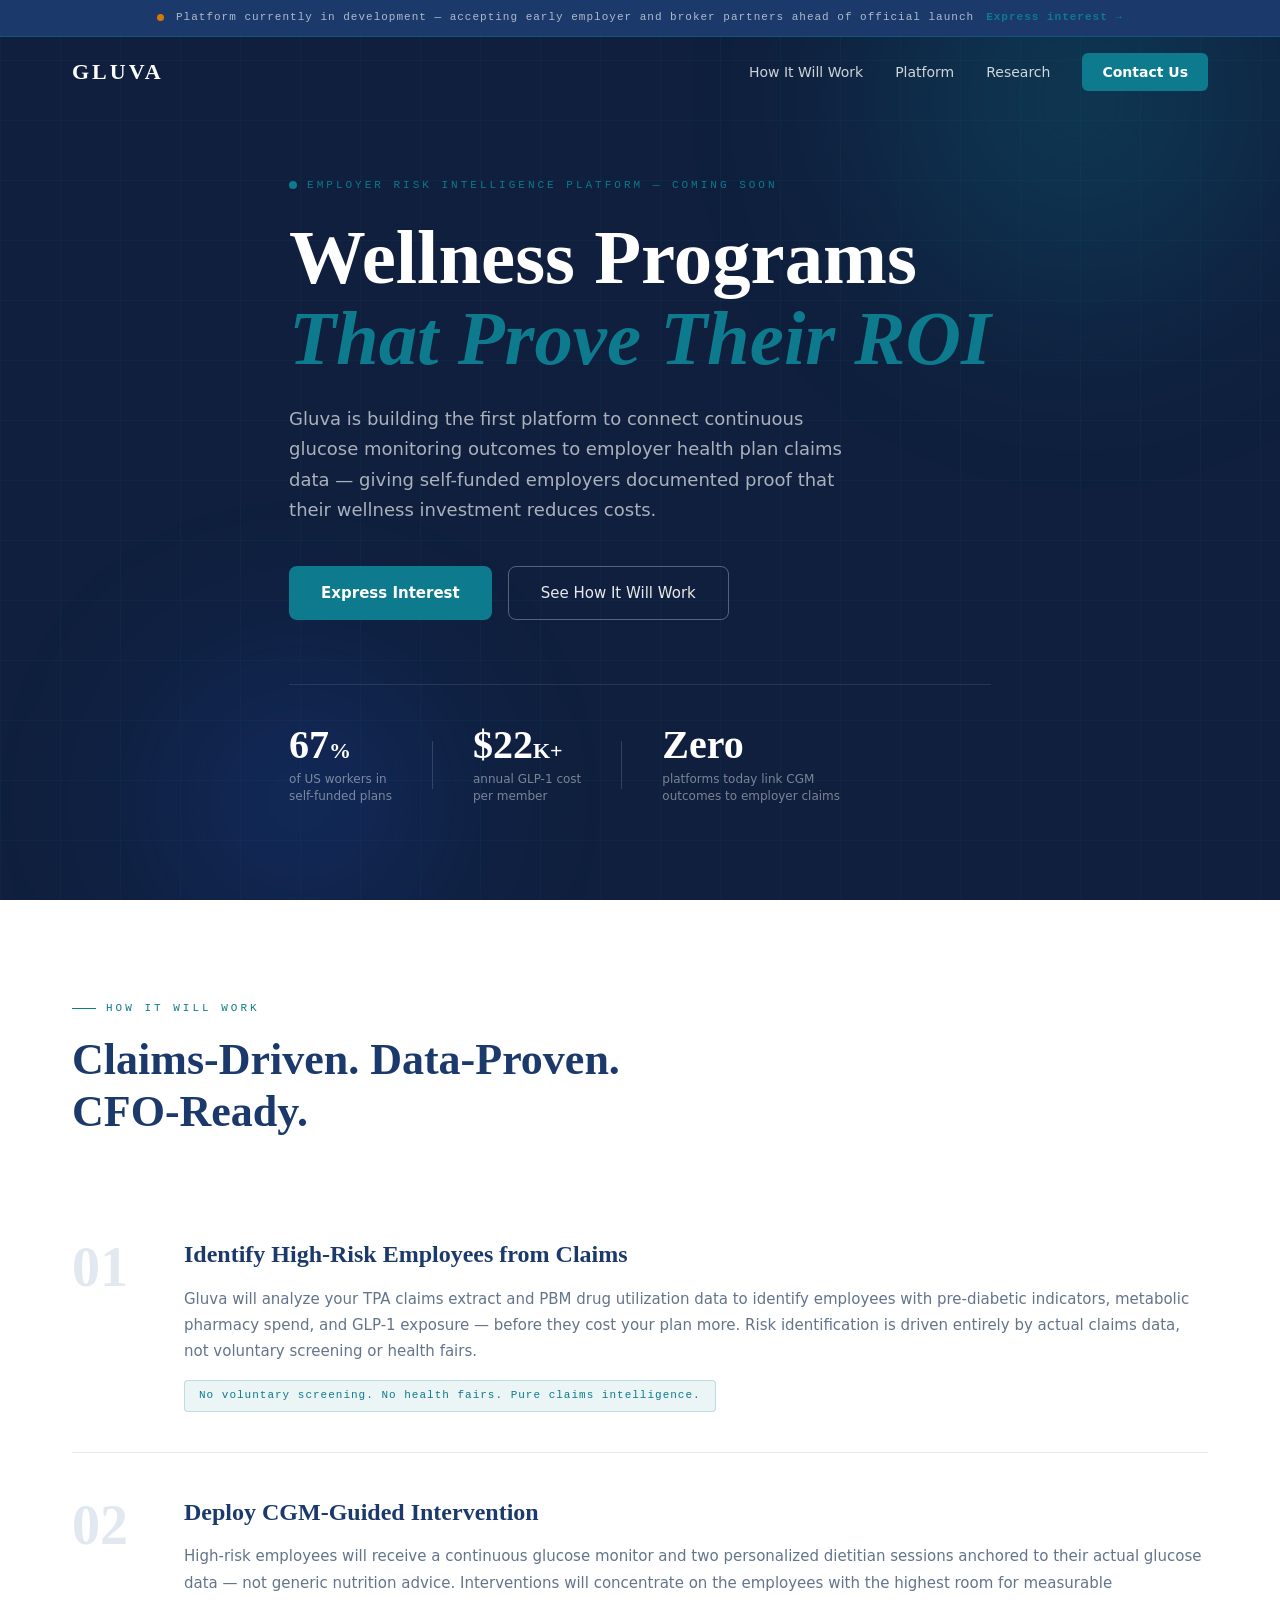
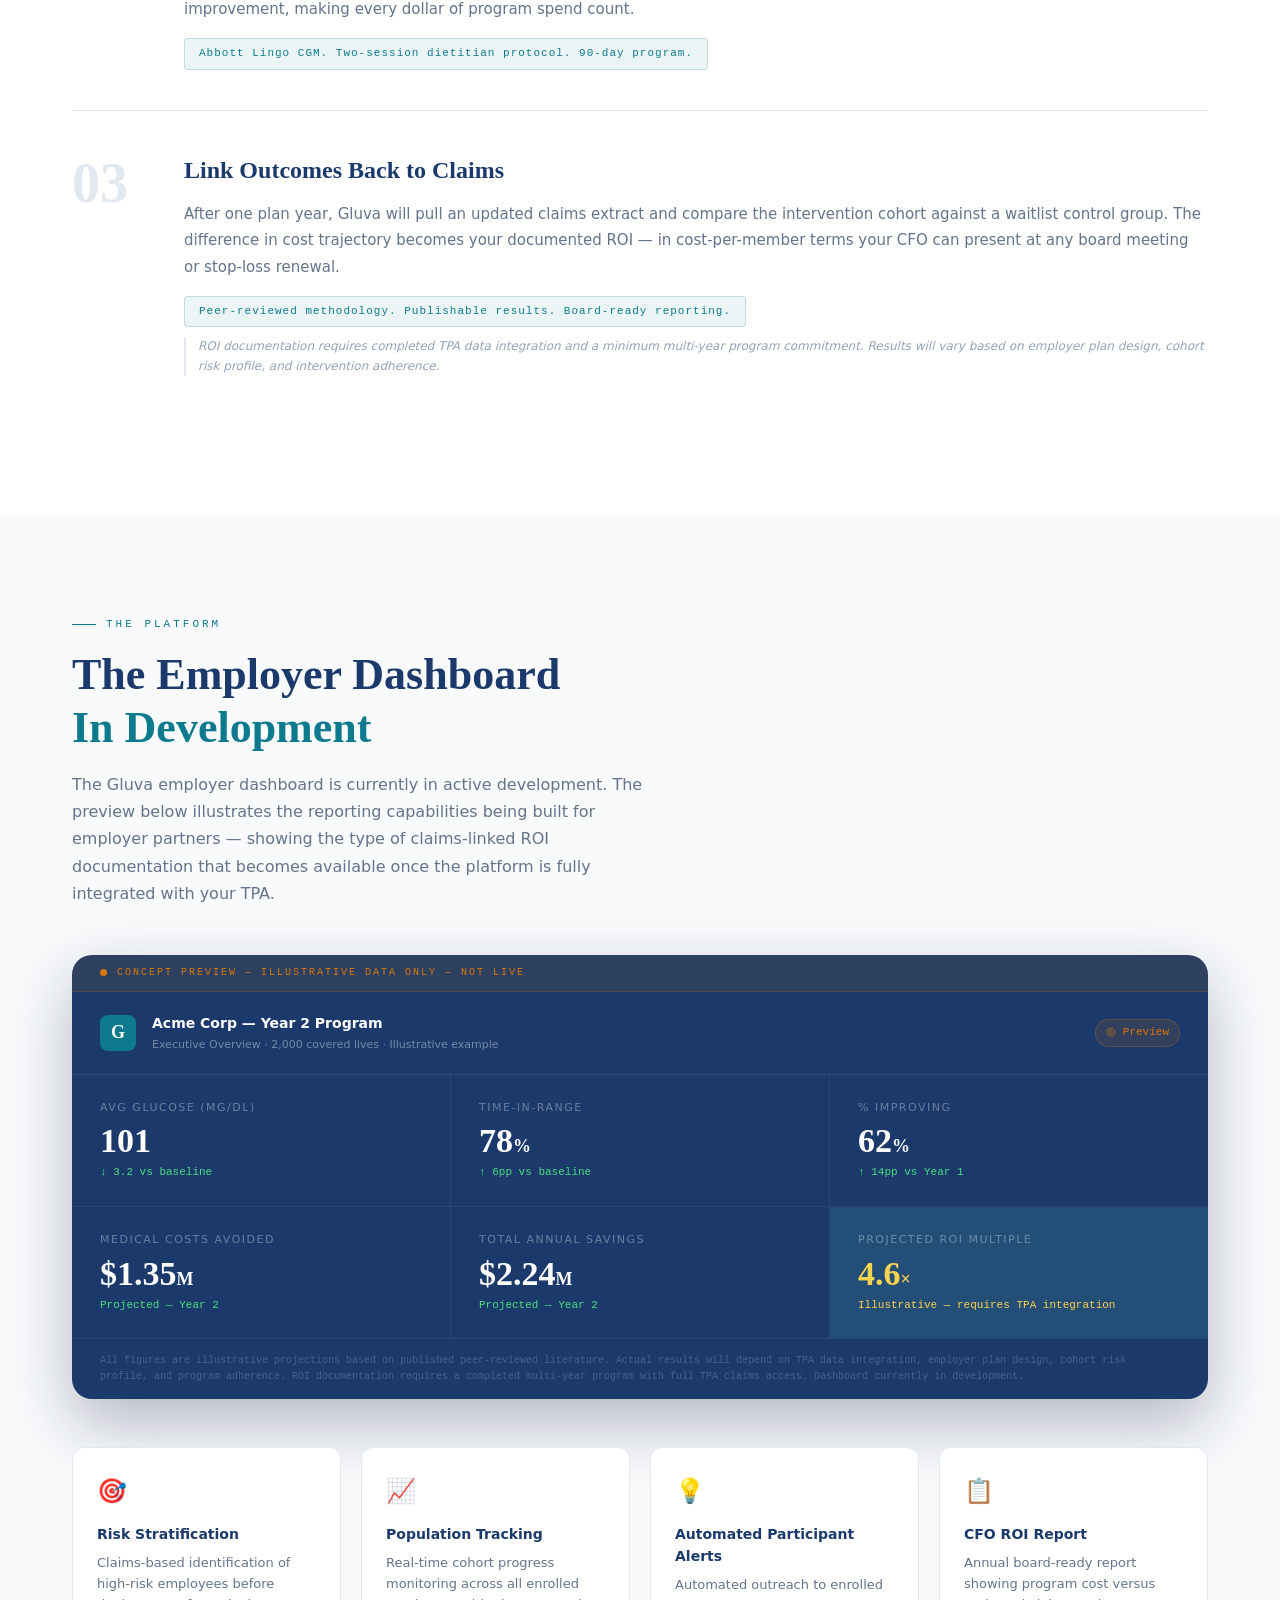
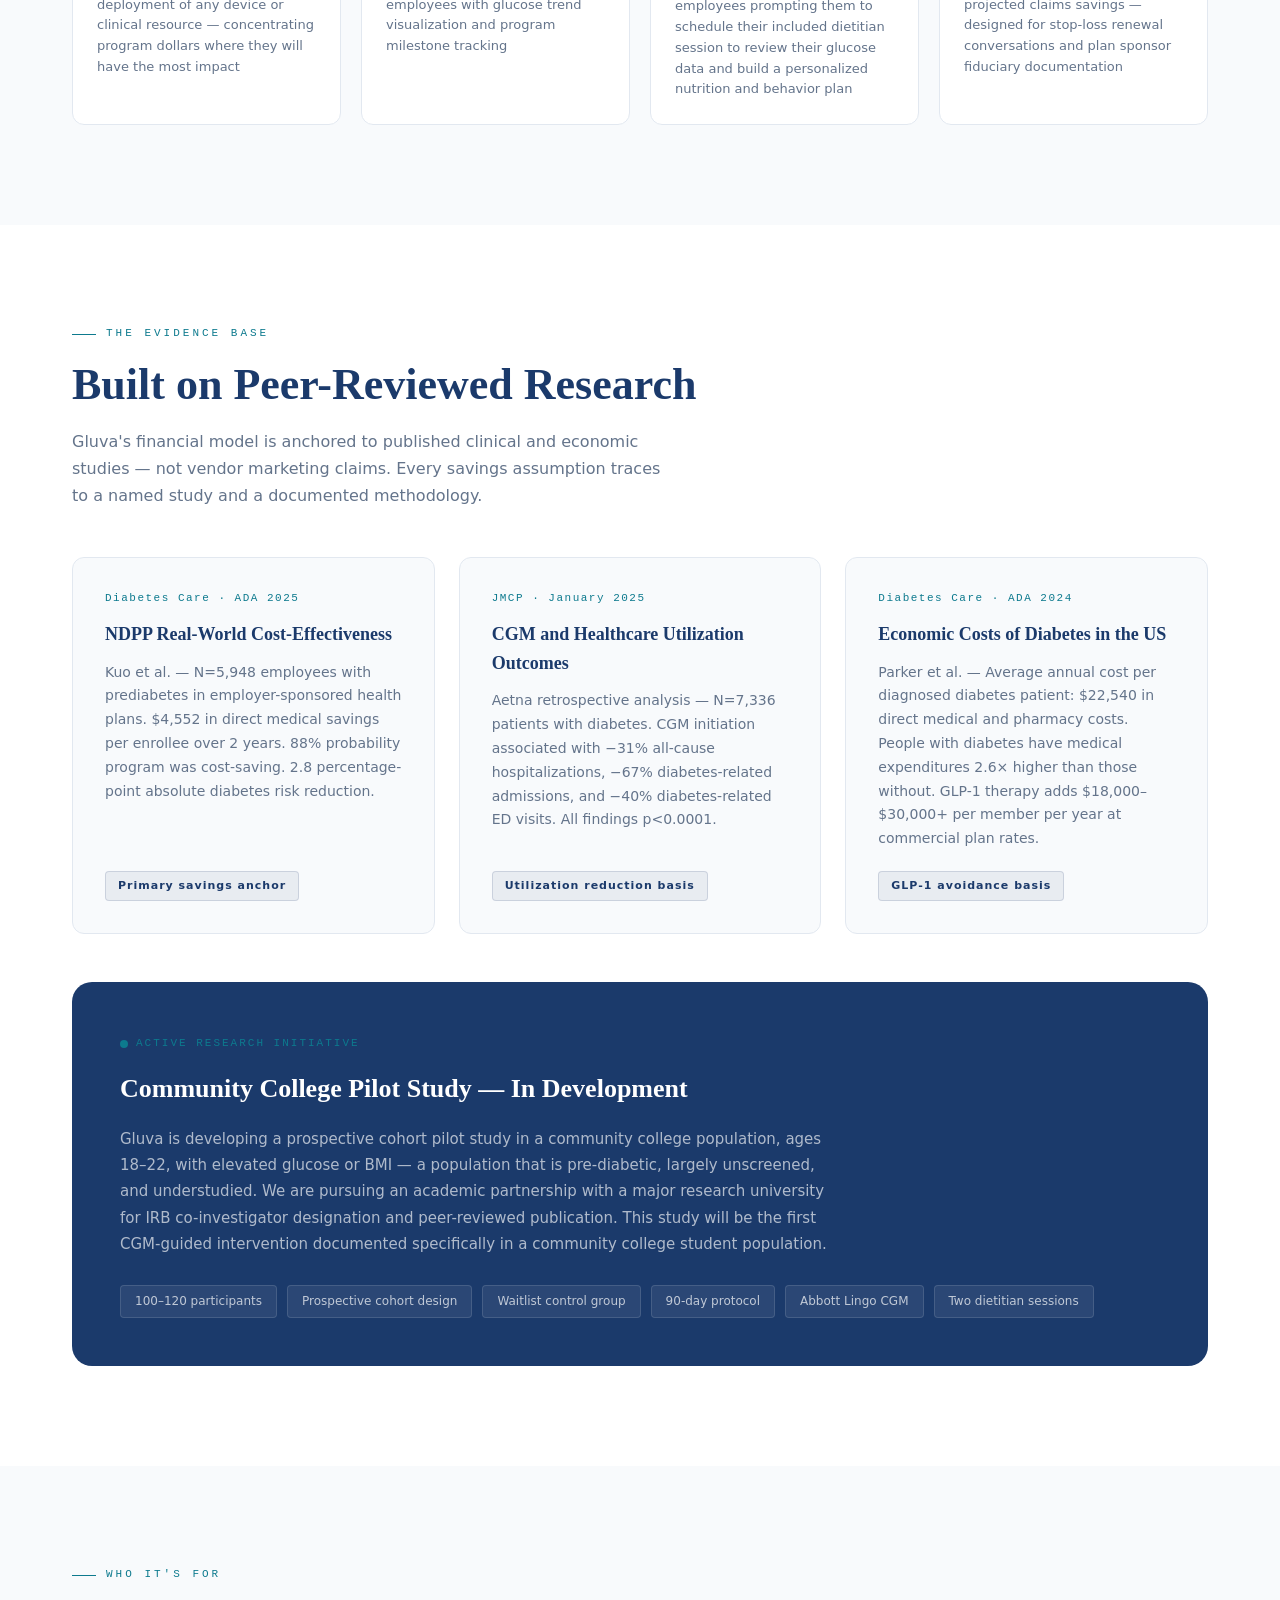
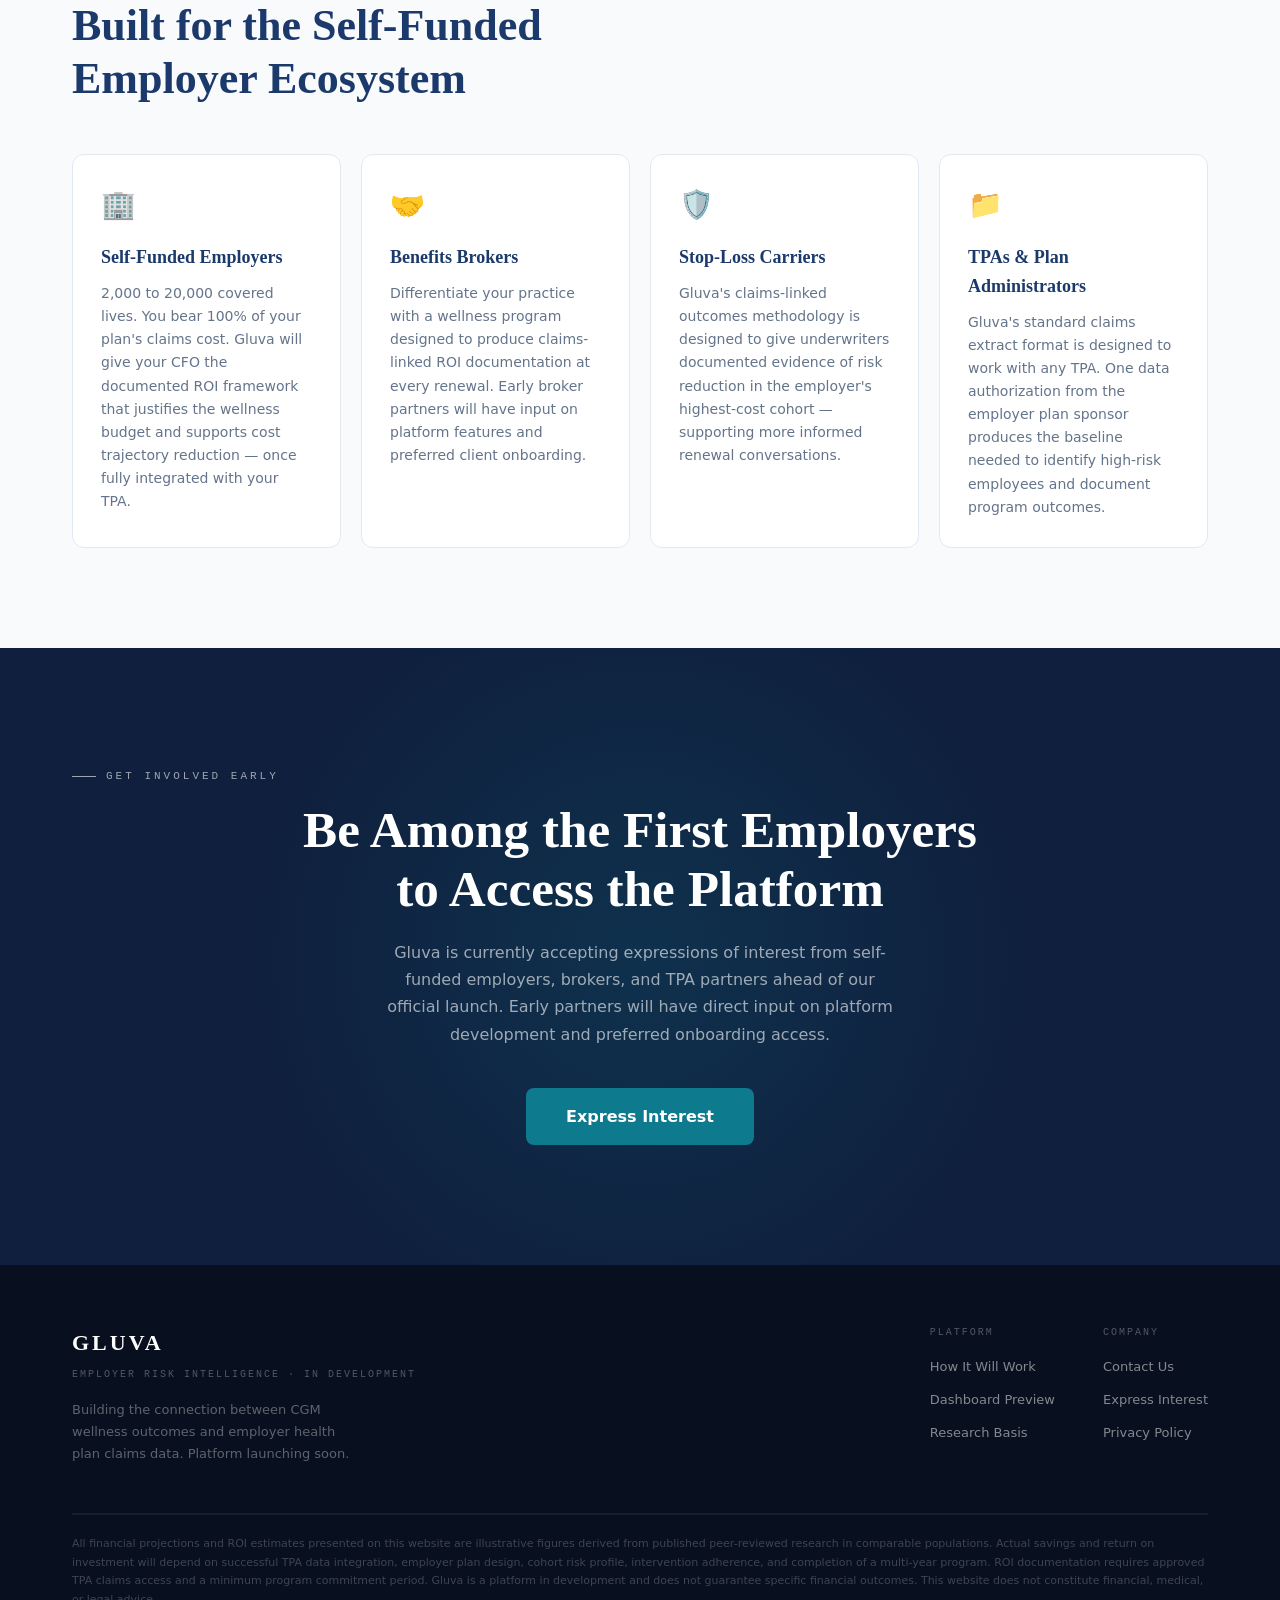
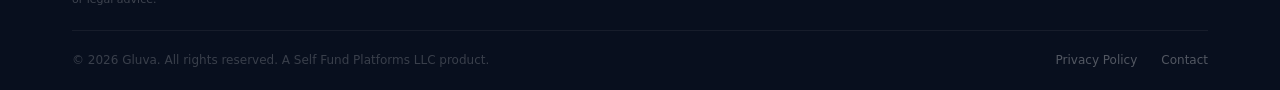
==== commit 223f416d: "Add files via upload" ====
--- a/index.html
+++ b/index.html
@@ -17,7 +17,7 @@
   <div class="nav-inner">
     <a href="index.html" class="nav-logo">GLUVA</a>
     <div class="nav-links">
-      <a href="#how-it-works">How It Works</a>
+      <a href="#how-it-works">How It Will Work</a>
       <a href="#platform">Platform</a>
       <a href="#research">Research</a>
       <a href="contact.html" class="nav-cta">Contact Us</a>
@@ -30,10 +30,17 @@
 
 <!-- MOBILE MENU -->
 <div class="mobile-menu" id="mobileMenu">
-  <a href="#how-it-works" onclick="closeMobile()">How It Works</a>
+  <a href="#how-it-works" onclick="closeMobile()">How It Will Work</a>
   <a href="#platform" onclick="closeMobile()">Platform</a>
   <a href="#research" onclick="closeMobile()">Research</a>
   <a href="contact.html">Contact Us</a>
+</div>
+
+<!-- LAUNCH BANNER -->
+<div class="launch-banner">
+  <span class="lb-dot"></span>
+  Platform currently in development — accepting early employer and broker partners ahead of official launch
+  <a href="contact.html" class="lb-link">Express interest →</a>
 </div>
 
 <!-- HERO -->
@@ -46,16 +53,16 @@
   <div class="hero-inner">
     <div class="hero-eyebrow">
       <span class="dot"></span>
-      Employer Risk Intelligence Platform
+      Employer Risk Intelligence Platform — Coming Soon
     </div>
     <h1 class="hero-h1">
       Wellness Programs<br>
       <em>That Prove Their ROI</em>
     </h1>
-    <p class="hero-sub">Gluva connects continuous glucose monitoring outcomes to employer health plan claims data — giving self-funded employers documented proof that their wellness investment reduces costs.</p>
+    <p class="hero-sub">Gluva is building the first platform to connect continuous glucose monitoring outcomes to employer health plan claims data — giving self-funded employers documented proof that their wellness investment reduces costs.</p>
     <div class="hero-actions">
-      <a href="contact.html" class="btn-primary">Request a Demo</a>
-      <a href="#how-it-works" class="btn-ghost">See How It Works</a>
+      <a href="contact.html" class="btn-primary">Express Interest</a>
+      <a href="#how-it-works" class="btn-ghost">See How It Will Work</a>
     </div>
     <div class="hero-stats">
       <div class="stat">
@@ -69,49 +76,25 @@
       </div>
       <div class="stat-div"></div>
       <div class="stat">
-        <div class="stat-num">3.7<span class="stat-unit">×</span></div>
-        <div class="stat-lbl">documented employer<br>ROI on program cost</div>
-      </div>
-    </div>
-  </div>
-</section>
-
-<!-- PROBLEM -->
-<section class="problem">
-  <div class="container">
-    <div class="section-label">The Problem</div>
-    <h2>Employers Spend Billions on Wellness.<br>No One Can Prove It Works.</h2>
-    <div class="problem-grid">
-      <div class="problem-card">
-        <div class="problem-icon">⚡</div>
-        <h3>Wellness Programs Enroll Volunteers</h3>
-        <p>Traditional programs recruit self-selected employees who are already health-conscious — systematically missing the highest-risk individuals who are actually driving plan costs.</p>
-      </div>
-      <div class="problem-card">
-        <div class="problem-icon">📊</div>
-        <h3>No Claims Linkage Exists</h3>
-        <p>Wellness vendors track engagement metrics — steps, screenings, sessions. Not one connects those outcomes back to the employer's actual health plan claims to document financial ROI.</p>
-      </div>
-      <div class="problem-card">
-        <div class="problem-icon">💰</div>
-        <h3>CFOs Renew on Faith</h3>
-        <p>Every renewal conversation is the same: did this reduce our costs? No wellness program has ever produced a documented, claims-linked answer to that question. Until now.</p>
-      </div>
-    </div>
-  </div>
-</section>
-
-<!-- HOW IT WORKS -->
+        <div class="stat-num">Zero</div>
+        <div class="stat-lbl">platforms today link CGM<br>outcomes to employer claims</div>
+      </div>
+    </div>
+  </div>
+</section>
+
+
+<!-- HOW IT WILL WORK -->
 <section class="hiw" id="how-it-works">
   <div class="container">
-    <div class="section-label">How It Works</div>
+    <div class="section-label">How It Will Work</div>
     <h2>Claims-Driven. Data-Proven.<br>CFO-Ready.</h2>
     <div class="steps">
       <div class="step">
         <div class="step-num">01</div>
         <div class="step-body">
           <h3>Identify High-Risk Employees from Claims</h3>
-          <p>Gluva analyzes your TPA claims extract and PBM drug utilization data to identify employees with pre-diabetic indicators, metabolic pharmacy spend, and GLP-1 exposure — before they cost your plan more.</p>
+          <p>Gluva will analyze your TPA claims extract and PBM drug utilization data to identify employees with pre-diabetic indicators, metabolic pharmacy spend, and GLP-1 exposure — before they cost your plan more. Risk identification is driven entirely by actual claims data, not voluntary screening or health fairs.</p>
           <div class="step-badge">No voluntary screening. No health fairs. Pure claims intelligence.</div>
         </div>
       </div>
@@ -119,16 +102,17 @@
         <div class="step-num">02</div>
         <div class="step-body">
           <h3>Deploy CGM-Guided Intervention</h3>
-          <p>High-risk employees receive a continuous glucose monitor and two personalized dietitian sessions anchored to their actual glucose data — not generic nutrition advice. Interventions concentrate on the employees with the highest room for measurable improvement.</p>
-          <div class="step-badge">Abbott Lingo CGM. Two-session protocol. 90-day program.</div>
+          <p>High-risk employees will receive a continuous glucose monitor and two personalized dietitian sessions anchored to their actual glucose data — not generic nutrition advice. Interventions will concentrate on the employees with the highest room for measurable improvement, making every dollar of program spend count.</p>
+          <div class="step-badge">Abbott Lingo CGM. Two-session dietitian protocol. 90-day program.</div>
         </div>
       </div>
       <div class="step">
         <div class="step-num">03</div>
         <div class="step-body">
           <h3>Link Outcomes Back to Claims</h3>
-          <p>After one plan year, Gluva pulls an updated claims extract and compares the intervention cohort against a waitlist control group. The difference in cost trajectory is your documented ROI — in cost-per-member terms your CFO can present at any board meeting.</p>
+          <p>After one plan year, Gluva will pull an updated claims extract and compare the intervention cohort against a waitlist control group. The difference in cost trajectory becomes your documented ROI — in cost-per-member terms your CFO can present at any board meeting or stop-loss renewal.</p>
           <div class="step-badge">Peer-reviewed methodology. Publishable results. Board-ready reporting.</div>
+          <div class="step-disclaimer">ROI documentation requires completed TPA data integration and a minimum multi-year program commitment. Results will vary based on employer plan design, cohort risk profile, and intervention adherence.</div>
         </div>
       </div>
     </div>
@@ -139,17 +123,21 @@
 <section class="platform" id="platform">
   <div class="container">
     <div class="section-label">The Platform</div>
-    <h2>The Employer Dashboard<br><span class="accent">Is In Development</span></h2>
-    <p class="platform-sub">Gluva's employer dashboard is currently in active development. Early employer partners will receive priority access and input on the features that matter most to their plan administration and reporting needs.</p>
+    <h2>The Employer Dashboard<br><span class="accent">In Development</span></h2>
+    <p class="platform-sub">The Gluva employer dashboard is currently in active development. The preview below illustrates the reporting capabilities being built for employer partners — showing the type of claims-linked ROI documentation that becomes available once the platform is fully integrated with your TPA.</p>
 
     <div class="dashboard-preview">
+      <div class="dash-dev-badge">
+        <span class="ddb-dot"></span>
+        Concept Preview — Illustrative Data Only — Not Live
+      </div>
       <div class="dash-header">
         <div class="dash-logo">G</div>
         <div class="dash-title">
-          <div class="dash-company">Acme Corp — Cycle 2</div>
-          <div class="dash-sub">Executive Overview · 2,000 covered lives · Ages 35+</div>
-        </div>
-        <div class="dash-badge live">● Live</div>
+          <div class="dash-company">Acme Corp — Year 2 Program</div>
+          <div class="dash-sub">Executive Overview · 2,000 covered lives · Illustrative example</div>
+        </div>
+        <div class="dash-badge preview">◎ Preview</div>
       </div>
       <div class="dash-metrics">
         <div class="dash-metric">
@@ -165,26 +153,26 @@
         <div class="dash-metric">
           <div class="dm-label">% Improving</div>
           <div class="dm-val">62<span class="dm-unit">%</span></div>
-          <div class="dm-delta green">↑ 14pp vs Cycle 1</div>
+          <div class="dm-delta green">↑ 14pp vs Year 1</div>
         </div>
         <div class="dash-metric">
           <div class="dm-label">Medical Costs Avoided</div>
           <div class="dm-val">$1.35<span class="dm-unit">M</span></div>
-          <div class="dm-delta green">↑ 52% vs Year 1</div>
+          <div class="dm-delta green">Projected — Year 2</div>
         </div>
         <div class="dash-metric">
           <div class="dm-label">Total Annual Savings</div>
           <div class="dm-val">$2.24<span class="dm-unit">M</span></div>
-          <div class="dm-delta green">↑ 34% vs Year 1</div>
+          <div class="dm-delta green">Projected — Year 2</div>
         </div>
         <div class="dash-metric highlight">
-          <div class="dm-label">ROI Multiple</div>
+          <div class="dm-label">Projected ROI Multiple</div>
           <div class="dm-val gold">4.6<span class="dm-unit">×</span></div>
-          <div class="dm-delta gold">↑ from 3.1× Year 1</div>
+          <div class="dm-delta gold">Illustrative — requires TPA integration</div>
         </div>
       </div>
       <div class="dash-footer">
-        Dashboard preview — representative data only. Actual dashboard in development. Early access available for qualified employer partners.
+        All figures are illustrative projections based on published peer-reviewed literature. Actual results will depend on TPA data integration, employer plan design, cohort risk profile, and program adherence. ROI documentation requires a completed multi-year program with full TPA claims access. Dashboard currently in development.
       </div>
     </div>
 
@@ -192,22 +180,22 @@
       <div class="pf-item">
         <div class="pf-icon">🎯</div>
         <div class="pf-label">Risk Stratification</div>
-        <div class="pf-body">Claims-based identification of high-risk employees before deployment of any device or clinical resource</div>
+        <div class="pf-body">Claims-based identification of high-risk employees before deployment of any device or clinical resource — concentrating program dollars where they will have the most impact</div>
       </div>
       <div class="pf-item">
         <div class="pf-icon">📈</div>
         <div class="pf-label">Population Tracking</div>
-        <div class="pf-body">Real-time cohort progress monitoring across all enrolled employees with glucose trend visualization</div>
+        <div class="pf-body">Real-time cohort progress monitoring across all enrolled employees with glucose trend visualization and program milestone tracking</div>
       </div>
       <div class="pf-item">
         <div class="pf-icon">💡</div>
-        <div class="pf-label">Automated Alerts</div>
-        <div class="pf-body">Threshold-triggered emails to HR and broker when cohort risk grows, sessions are missed, or stop-loss proximity is detected</div>
+        <div class="pf-label">Automated Participant Alerts</div>
+        <div class="pf-body">Automated outreach to enrolled employees prompting them to schedule their included dietitian session to review their glucose data and build a personalized nutrition and behavior plan</div>
       </div>
       <div class="pf-item">
         <div class="pf-icon">📋</div>
         <div class="pf-label">CFO ROI Report</div>
-        <div class="pf-body">Annual board-ready report showing program cost, claims savings, net ROI, and return multiple — ready for stop-loss renewal</div>
+        <div class="pf-body">Annual board-ready report showing program cost versus projected claims savings — designed for stop-loss renewal conversations and plan sponsor fiduciary documentation</div>
       </div>
     </div>
   </div>
@@ -241,7 +229,7 @@
     </div>
 
     <div class="research-pilot">
-      <div class="rp-badge">Active Research</div>
+      <div class="rp-badge">Active Research Initiative</div>
       <h3>Community College Pilot Study — In Development</h3>
       <p>Gluva is developing a prospective cohort pilot study in a community college population, ages 18–22, with elevated glucose or BMI — a population that is pre-diabetic, largely unscreened, and understudied. We are pursuing an academic partnership with a major research university for IRB co-investigator designation and peer-reviewed publication. This study will be the first CGM-guided intervention documented specifically in a community college student population.</p>
       <div class="rp-specs">
@@ -265,22 +253,22 @@
       <div class="aud-card">
         <div class="aud-icon">🏢</div>
         <h3>Self-Funded Employers</h3>
-        <p>2,000 to 20,000 covered lives. You bear 100% of your plan's claims cost. Gluva gives your CFO the documented ROI that justifies the wellness budget and reduces the cost trajectory.</p>
+        <p>2,000 to 20,000 covered lives. You bear 100% of your plan's claims cost. Gluva will give your CFO the documented ROI framework that justifies the wellness budget and supports cost trajectory reduction — once fully integrated with your TPA.</p>
       </div>
       <div class="aud-card">
         <div class="aud-icon">🤝</div>
         <h3>Benefits Brokers</h3>
-        <p>Differentiate your practice with a wellness program that produces a board-ready ROI report at every renewal. No more renewing on faith. Your employers get proof — you get retention.</p>
+        <p>Differentiate your practice with a wellness program designed to produce claims-linked ROI documentation at every renewal. Early broker partners will have input on platform features and preferred client onboarding.</p>
       </div>
       <div class="aud-card">
         <div class="aud-icon">🛡️</div>
         <h3>Stop-Loss Carriers</h3>
-        <p>Gluva's claims-linked outcomes data gives you documented evidence of risk reduction in the employer's highest-cost cohort — supporting more favorable underwriting at renewal.</p>
+        <p>Gluva's claims-linked outcomes methodology is designed to give underwriters documented evidence of risk reduction in the employer's highest-cost cohort — supporting more informed renewal conversations.</p>
       </div>
       <div class="aud-card">
         <div class="aud-icon">📁</div>
         <h3>TPAs & Plan Administrators</h3>
-        <p>Gluva's standard claims extract format works with any TPA. One data authorization request produces the baseline needed to identify high-risk employees and document program outcomes.</p>
+        <p>Gluva's standard claims extract format is designed to work with any TPA. One data authorization from the employer plan sponsor produces the baseline needed to identify high-risk employees and document program outcomes.</p>
       </div>
     </div>
   </div>
@@ -293,10 +281,10 @@
   </div>
   <div class="container">
     <div class="cta-inner">
-      <div class="section-label light">Get Started</div>
-      <h2>Ready to Measure What<br>Your Wellness Program Actually Does?</h2>
-      <p>Gluva is currently accepting early employer and broker partners. Early partners receive priority dashboard access, dedicated onboarding support, and input on platform development.</p>
-      <a href="contact.html" class="btn-primary large">Request Early Access</a>
+      <div class="section-label light">Get Involved Early</div>
+      <h2>Be Among the First Employers<br>to Access the Platform</h2>
+      <p>Gluva is currently accepting expressions of interest from self-funded employers, brokers, and TPA partners ahead of our official launch. Early partners will have direct input on platform development and preferred onboarding access.</p>
+      <a href="contact.html" class="btn-primary large">Express Interest</a>
     </div>
   </div>
 </section>
@@ -307,23 +295,26 @@
     <div class="footer-top">
       <div class="footer-brand">
         <div class="footer-logo">GLUVA</div>
-        <div class="footer-tagline">Employer Risk Intelligence</div>
-        <p class="footer-desc">Connecting CGM wellness outcomes to employer health plan claims data. Making wellness ROI measurable for the first time.</p>
+        <div class="footer-tagline">Employer Risk Intelligence · In Development</div>
+        <p class="footer-desc">Building the connection between CGM wellness outcomes and employer health plan claims data. Platform launching soon.</p>
       </div>
       <div class="footer-links">
         <div class="fl-col">
           <div class="fl-label">Platform</div>
-          <a href="#how-it-works">How It Works</a>
-          <a href="#platform">Employer Dashboard</a>
+          <a href="#how-it-works">How It Will Work</a>
+          <a href="#platform">Dashboard Preview</a>
           <a href="#research">Research Basis</a>
         </div>
         <div class="fl-col">
           <div class="fl-label">Company</div>
           <a href="contact.html">Contact Us</a>
-          <a href="contact.html">Early Access</a>
-          <a href="contact.html">Partner Inquiries</a>
-        </div>
-      </div>
+          <a href="contact.html">Express Interest</a>
+          <a href="privacy.html">Privacy Policy</a>
+        </div>
+      </div>
+    </div>
+    <div class="footer-disclaimer">
+      All financial projections and ROI estimates presented on this website are illustrative figures derived from published peer-reviewed research in comparable populations. Actual savings and return on investment will depend on successful TPA data integration, employer plan design, cohort risk profile, intervention adherence, and completion of a multi-year program. ROI documentation requires approved TPA claims access and a minimum program commitment period. Gluva is a platform in development and does not guarantee specific financial outcomes. This website does not constitute financial, medical, or legal advice.
     </div>
     <div class="footer-bottom">
       <div class="fb-left">© 2026 Gluva. All rights reserved. A Self Fund Platforms LLC product.</div>
--- a/css/style.css
+++ b/css/style.css
@@ -563,3 +563,69 @@
   .dash-metrics { grid-template-columns: 1fr; }
   .hero-stats { flex-direction: column; gap: 16px; }
 }
+
+/* ── LAUNCH BANNER ───────────────────────────────── */
+.launch-banner {
+  position: fixed; top: 0; left: 0; right: 0; z-index: 200;
+  background: var(--navy);
+  border-bottom: 1px solid rgba(13,122,142,0.4);
+  padding: 9px 24px;
+  display: flex; align-items: center; justify-content: center; gap: 12px;
+  font-family: var(--font-mono); font-size: 11px; letter-spacing: 1px;
+  color: rgba(255,255,255,0.65);
+}
+.lb-dot {
+  width: 7px; height: 7px; border-radius: 50%;
+  background: var(--gold);
+  animation: pulse 2s infinite;
+  flex-shrink: 0;
+}
+.lb-link {
+  color: var(--teal); font-weight: 600;
+  transition: color .2s;
+  white-space: nowrap;
+}
+.lb-link:hover { color: white; }
+.nav { top: 36px; }
+.hero { padding-top: 156px; }
+.contact-hero { padding-top: 196px; }
+
+/* ── STEP DISCLAIMER ─────────────────────────────── */
+.step-disclaimer {
+  margin-top: 10px;
+  font-size: 12px; color: #94A3B8;
+  font-style: italic; line-height: 1.6;
+  border-left: 2px solid var(--line);
+  padding-left: 12px;
+}
+
+/* ── DASHBOARD DEV BADGE ─────────────────────────── */
+.dash-dev-badge {
+  background: rgba(217,119,6,0.1);
+  border-bottom: 1px solid rgba(217,119,6,0.2);
+  padding: 10px 28px;
+  display: flex; align-items: center; gap: 10px;
+  font-family: var(--font-mono); font-size: 10px; letter-spacing: 2px;
+  text-transform: uppercase; color: var(--gold);
+}
+.ddb-dot {
+  width: 7px; height: 7px; border-radius: 50%;
+  background: var(--gold); flex-shrink: 0;
+}
+.dash-badge.preview {
+  color: var(--gold);
+  background: rgba(217,119,6,0.12);
+  border: 1px solid rgba(217,119,6,0.25);
+}
+
+/* ── FOOTER DISCLAIMER ───────────────────────────── */
+.footer-disclaimer {
+  font-size: 11px; color: rgba(255,255,255,0.22);
+  line-height: 1.7; padding: 20px 0;
+  border-top: 1px solid rgba(255,255,255,0.06);
+  border-bottom: 1px solid rgba(255,255,255,0.06);
+  margin: 0 0 0;
+}
+
+/* UPDATE footer-bottom spacing */
+.footer-bottom { margin-top: 0; padding-top: 20px; }
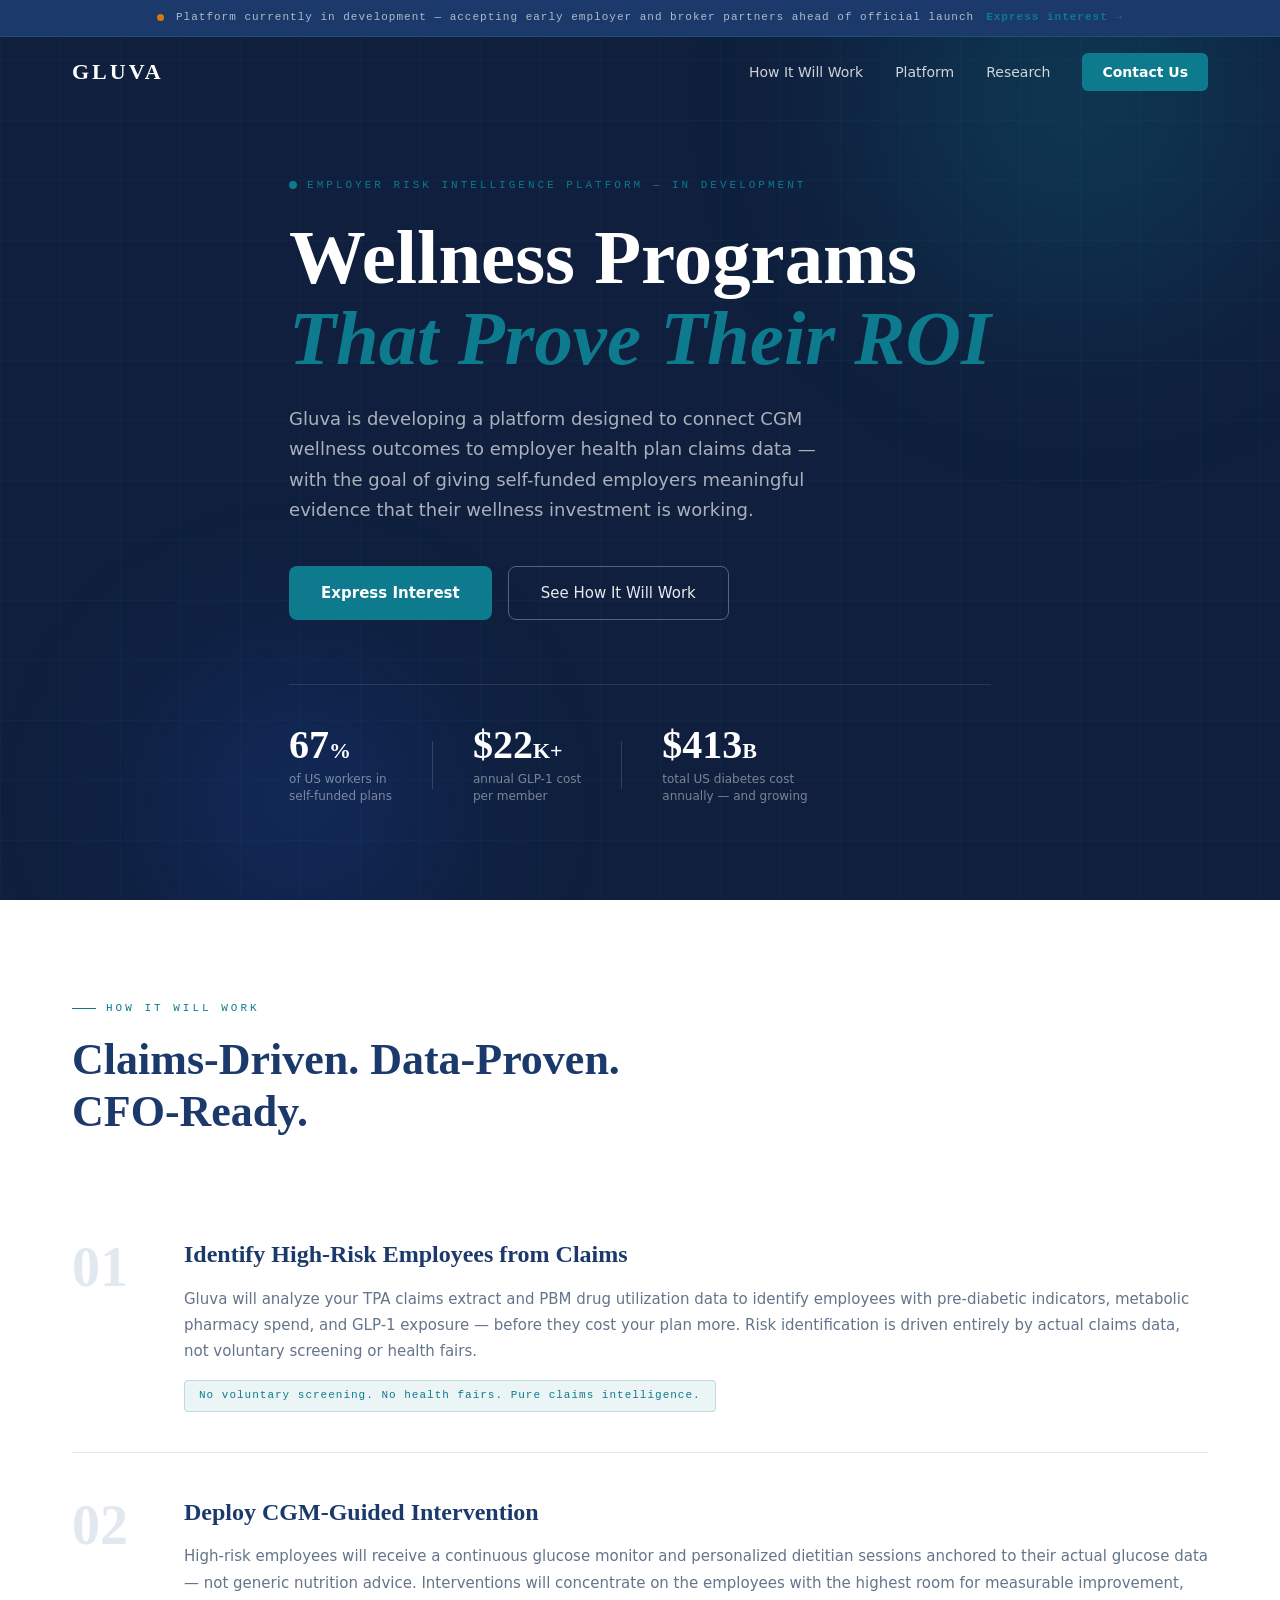
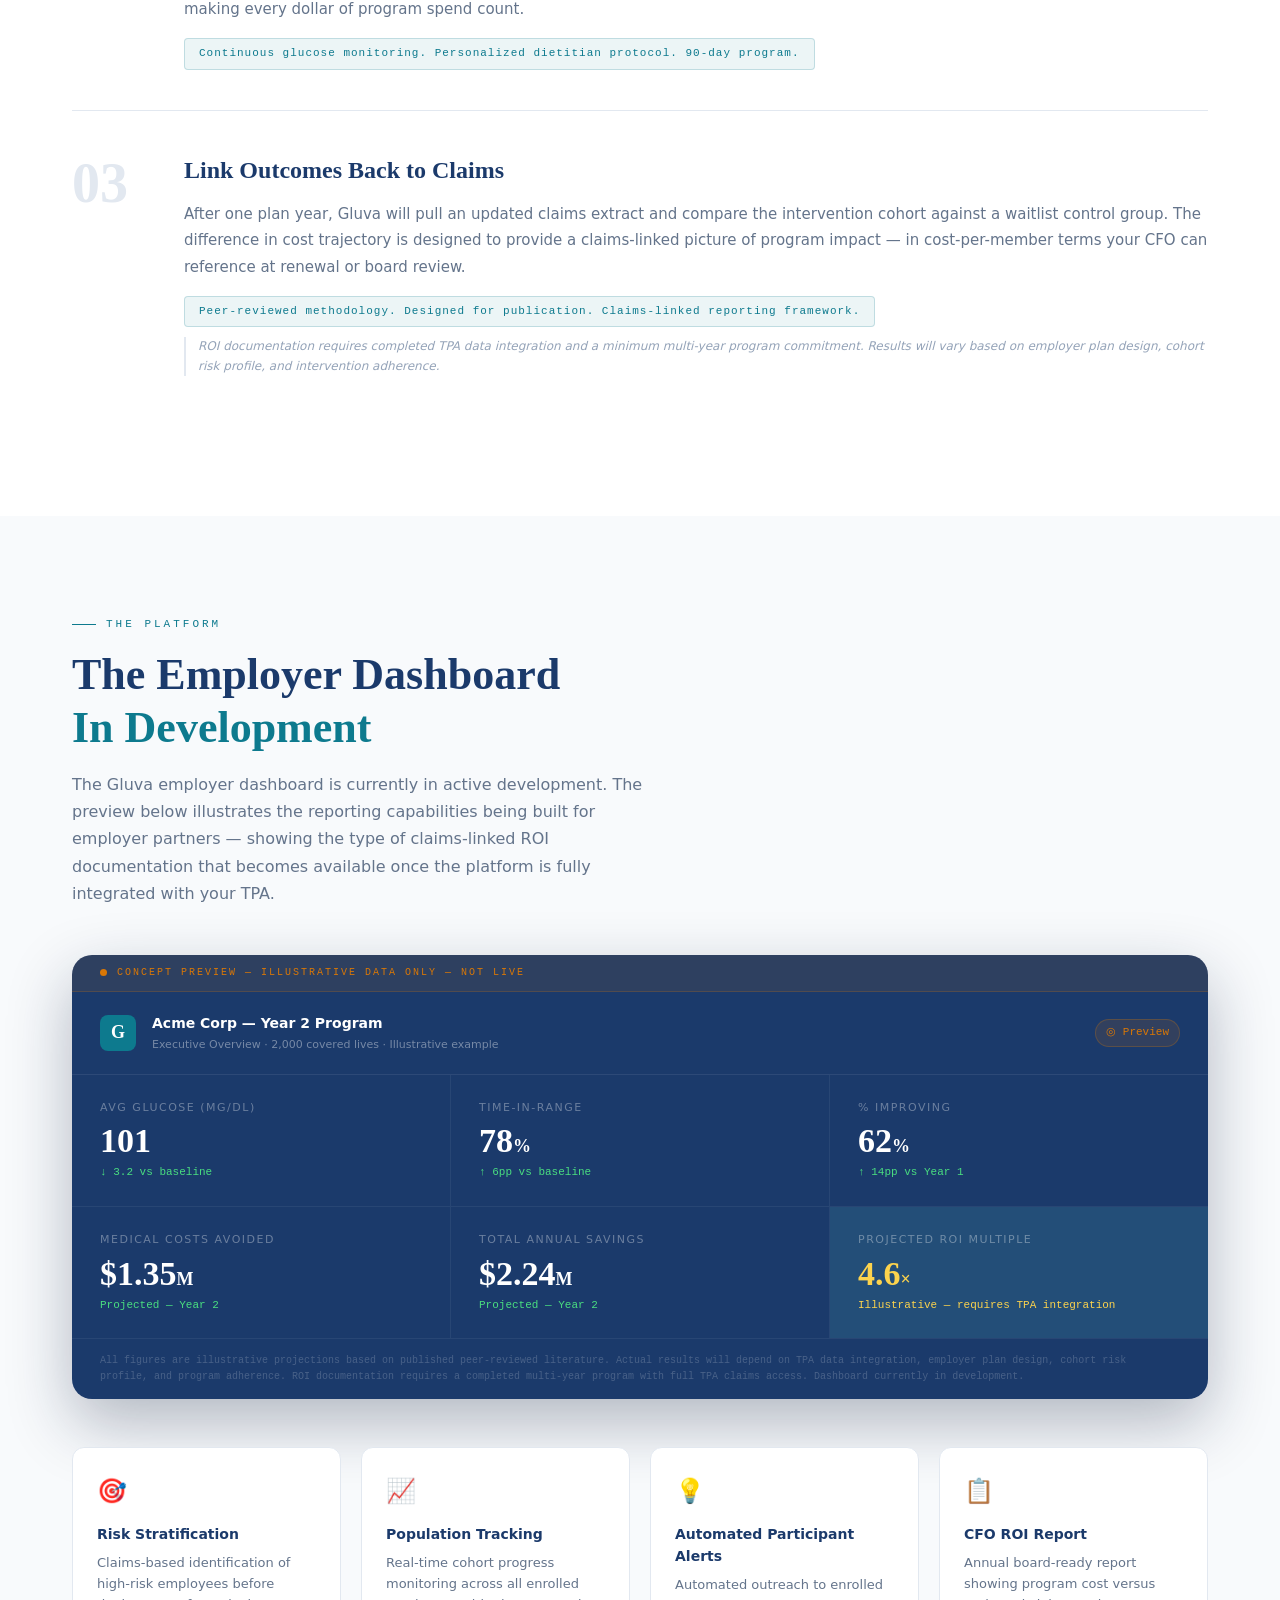
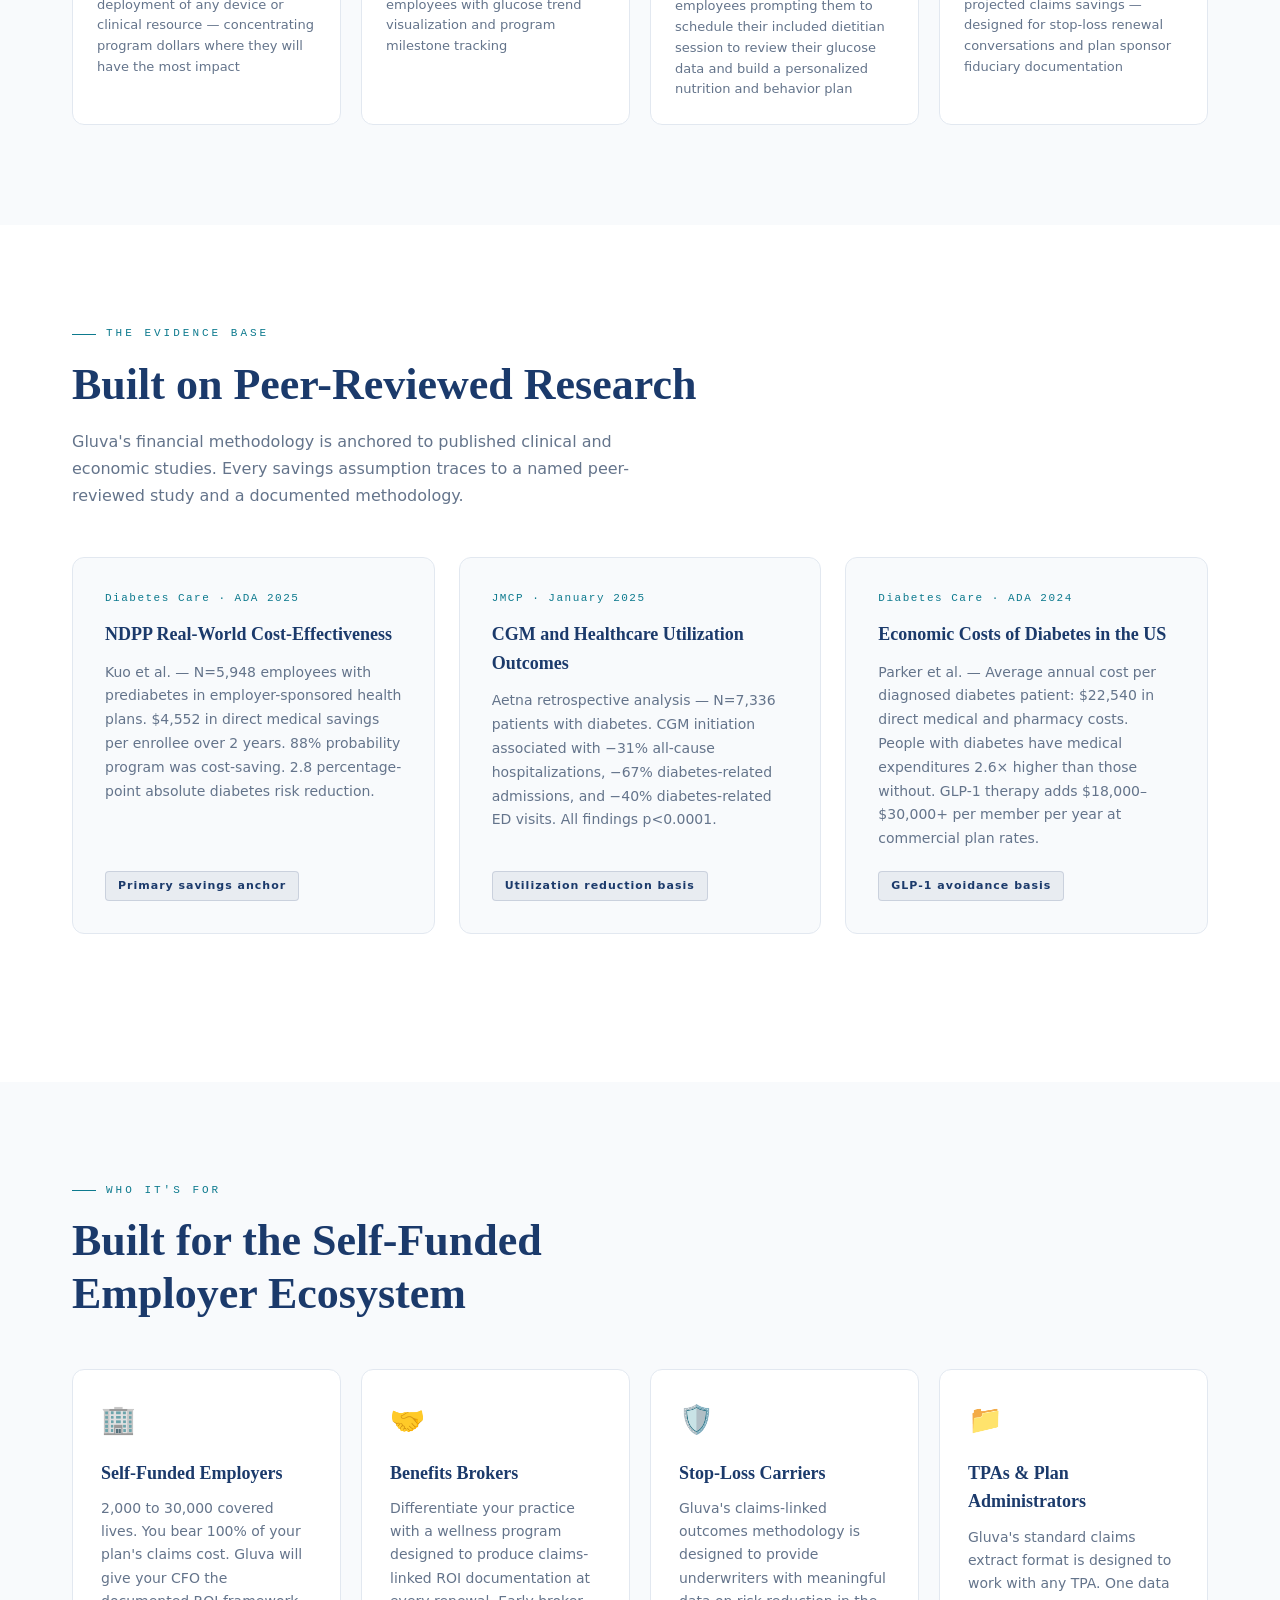
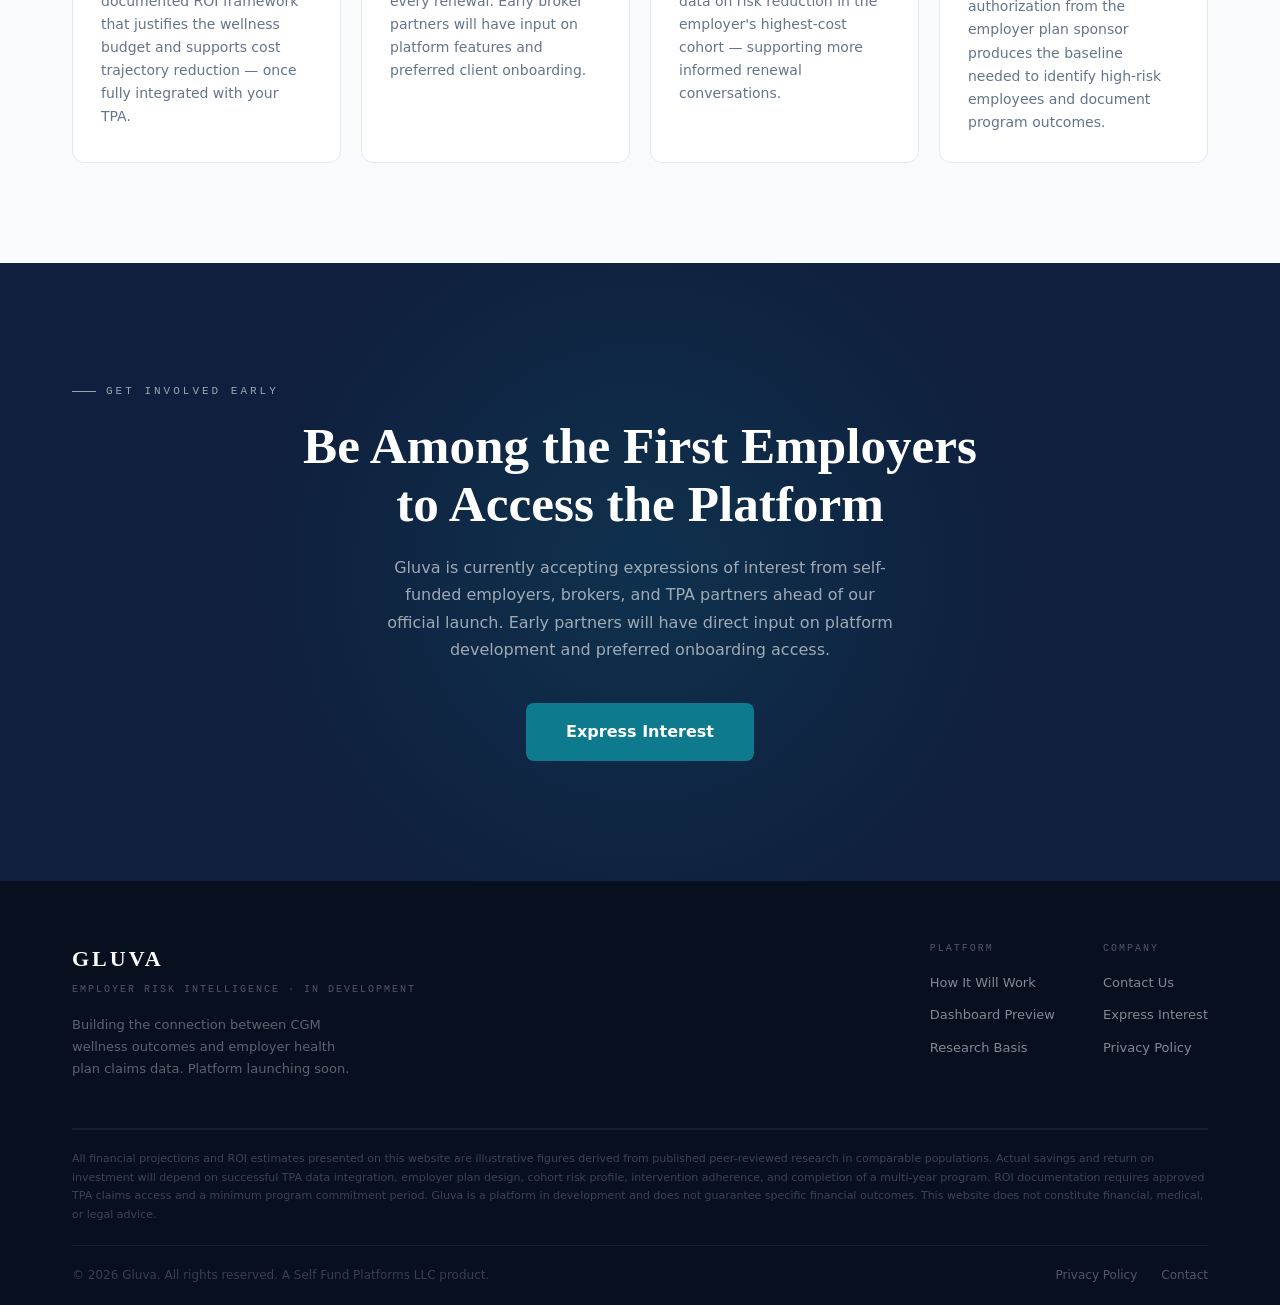
==== commit 5995384e: "Add files via upload" ====
--- a/index.html
+++ b/index.html
@@ -4,7 +4,7 @@
 <meta charset="UTF-8">
 <meta name="viewport" content="width=device-width, initial-scale=1.0">
 <title>Gluva — Employer Risk Intelligence</title>
-<meta name="description" content="Gluva connects CGM-guided wellness outcomes to employer health plan claims data — making wellness ROI measurable for self-funded employers for the first time.">
+<meta name="description" content="Gluva is developing a platform designed to connect CGM wellness outcomes to employer health plan claims data — bringing meaningful measurability to self-funded employer wellness programs.">
 <link rel="preconnect" href="https://fonts.googleapis.com">
 <link rel="preconnect" href="https://fonts.gstatic.com" crossorigin>
 <link href="https://fonts.googleapis.com/css2?family=Playfair+Display:wght@400;700;900&family=DM+Sans:wght@300;400;500;600&family=DM+Mono:wght@400;500&display=swap" rel="stylesheet">
@@ -53,13 +53,13 @@
   <div class="hero-inner">
     <div class="hero-eyebrow">
       <span class="dot"></span>
-      Employer Risk Intelligence Platform — Coming Soon
+      Employer Risk Intelligence Platform — In Development
     </div>
     <h1 class="hero-h1">
       Wellness Programs<br>
       <em>That Prove Their ROI</em>
     </h1>
-    <p class="hero-sub">Gluva is building the first platform to connect continuous glucose monitoring outcomes to employer health plan claims data — giving self-funded employers documented proof that their wellness investment reduces costs.</p>
+    <p class="hero-sub">Gluva is developing a platform designed to connect CGM wellness outcomes to employer health plan claims data — with the goal of giving self-funded employers meaningful evidence that their wellness investment is working.</p>
     <div class="hero-actions">
       <a href="contact.html" class="btn-primary">Express Interest</a>
       <a href="#how-it-works" class="btn-ghost">See How It Will Work</a>
@@ -76,8 +76,8 @@
       </div>
       <div class="stat-div"></div>
       <div class="stat">
-        <div class="stat-num">Zero</div>
-        <div class="stat-lbl">platforms today link CGM<br>outcomes to employer claims</div>
+        <div class="stat-num">$413<span class="stat-unit">B</span></div>
+        <div class="stat-lbl">total US diabetes cost<br>annually — and growing</div>
       </div>
     </div>
   </div>
@@ -102,16 +102,16 @@
         <div class="step-num">02</div>
         <div class="step-body">
           <h3>Deploy CGM-Guided Intervention</h3>
-          <p>High-risk employees will receive a continuous glucose monitor and two personalized dietitian sessions anchored to their actual glucose data — not generic nutrition advice. Interventions will concentrate on the employees with the highest room for measurable improvement, making every dollar of program spend count.</p>
-          <div class="step-badge">Abbott Lingo CGM. Two-session dietitian protocol. 90-day program.</div>
+          <p>High-risk employees will receive a continuous glucose monitor and personalized dietitian sessions anchored to their actual glucose data — not generic nutrition advice. Interventions will concentrate on the employees with the highest room for measurable improvement, making every dollar of program spend count.</p>
+          <div class="step-badge">Continuous glucose monitoring. Personalized dietitian protocol. 90-day program.</div>
         </div>
       </div>
       <div class="step">
         <div class="step-num">03</div>
         <div class="step-body">
           <h3>Link Outcomes Back to Claims</h3>
-          <p>After one plan year, Gluva will pull an updated claims extract and compare the intervention cohort against a waitlist control group. The difference in cost trajectory becomes your documented ROI — in cost-per-member terms your CFO can present at any board meeting or stop-loss renewal.</p>
-          <div class="step-badge">Peer-reviewed methodology. Publishable results. Board-ready reporting.</div>
+          <p>After one plan year, Gluva will pull an updated claims extract and compare the intervention cohort against a waitlist control group. The difference in cost trajectory is designed to provide a claims-linked picture of program impact — in cost-per-member terms your CFO can reference at renewal or board review.</p>
+          <div class="step-badge">Peer-reviewed methodology. Designed for publication. Claims-linked reporting framework.</div>
           <div class="step-disclaimer">ROI documentation requires completed TPA data integration and a minimum multi-year program commitment. Results will vary based on employer plan design, cohort risk profile, and intervention adherence.</div>
         </div>
       </div>
@@ -206,7 +206,7 @@
   <div class="container">
     <div class="section-label">The Evidence Base</div>
     <h2>Built on Peer-Reviewed Research</h2>
-    <p class="research-sub">Gluva's financial model is anchored to published clinical and economic studies — not vendor marketing claims. Every savings assumption traces to a named study and a documented methodology.</p>
+    <p class="research-sub">Gluva's financial methodology is anchored to published clinical and economic studies. Every savings assumption traces to a named peer-reviewed study and a documented methodology.</p>
     <div class="research-grid">
       <div class="research-card">
         <div class="rc-journal">Diabetes Care · ADA 2025</div>
@@ -228,19 +228,6 @@
       </div>
     </div>
 
-    <div class="research-pilot">
-      <div class="rp-badge">Active Research Initiative</div>
-      <h3>Community College Pilot Study — In Development</h3>
-      <p>Gluva is developing a prospective cohort pilot study in a community college population, ages 18–22, with elevated glucose or BMI — a population that is pre-diabetic, largely unscreened, and understudied. We are pursuing an academic partnership with a major research university for IRB co-investigator designation and peer-reviewed publication. This study will be the first CGM-guided intervention documented specifically in a community college student population.</p>
-      <div class="rp-specs">
-        <span>100–120 participants</span>
-        <span>Prospective cohort design</span>
-        <span>Waitlist control group</span>
-        <span>90-day protocol</span>
-        <span>Abbott Lingo CGM</span>
-        <span>Two dietitian sessions</span>
-      </div>
-    </div>
   </div>
 </section>
 
@@ -253,7 +240,7 @@
       <div class="aud-card">
         <div class="aud-icon">🏢</div>
         <h3>Self-Funded Employers</h3>
-        <p>2,000 to 20,000 covered lives. You bear 100% of your plan's claims cost. Gluva will give your CFO the documented ROI framework that justifies the wellness budget and supports cost trajectory reduction — once fully integrated with your TPA.</p>
+        <p>2,000 to 30,000 covered lives. You bear 100% of your plan's claims cost. Gluva will give your CFO the documented ROI framework that justifies the wellness budget and supports cost trajectory reduction — once fully integrated with your TPA.</p>
       </div>
       <div class="aud-card">
         <div class="aud-icon">🤝</div>
@@ -263,7 +250,7 @@
       <div class="aud-card">
         <div class="aud-icon">🛡️</div>
         <h3>Stop-Loss Carriers</h3>
-        <p>Gluva's claims-linked outcomes methodology is designed to give underwriters documented evidence of risk reduction in the employer's highest-cost cohort — supporting more informed renewal conversations.</p>
+        <p>Gluva's claims-linked outcomes methodology is designed to provide underwriters with meaningful data on risk reduction in the employer's highest-cost cohort — supporting more informed renewal conversations.</p>
       </div>
       <div class="aud-card">
         <div class="aud-icon">📁</div>
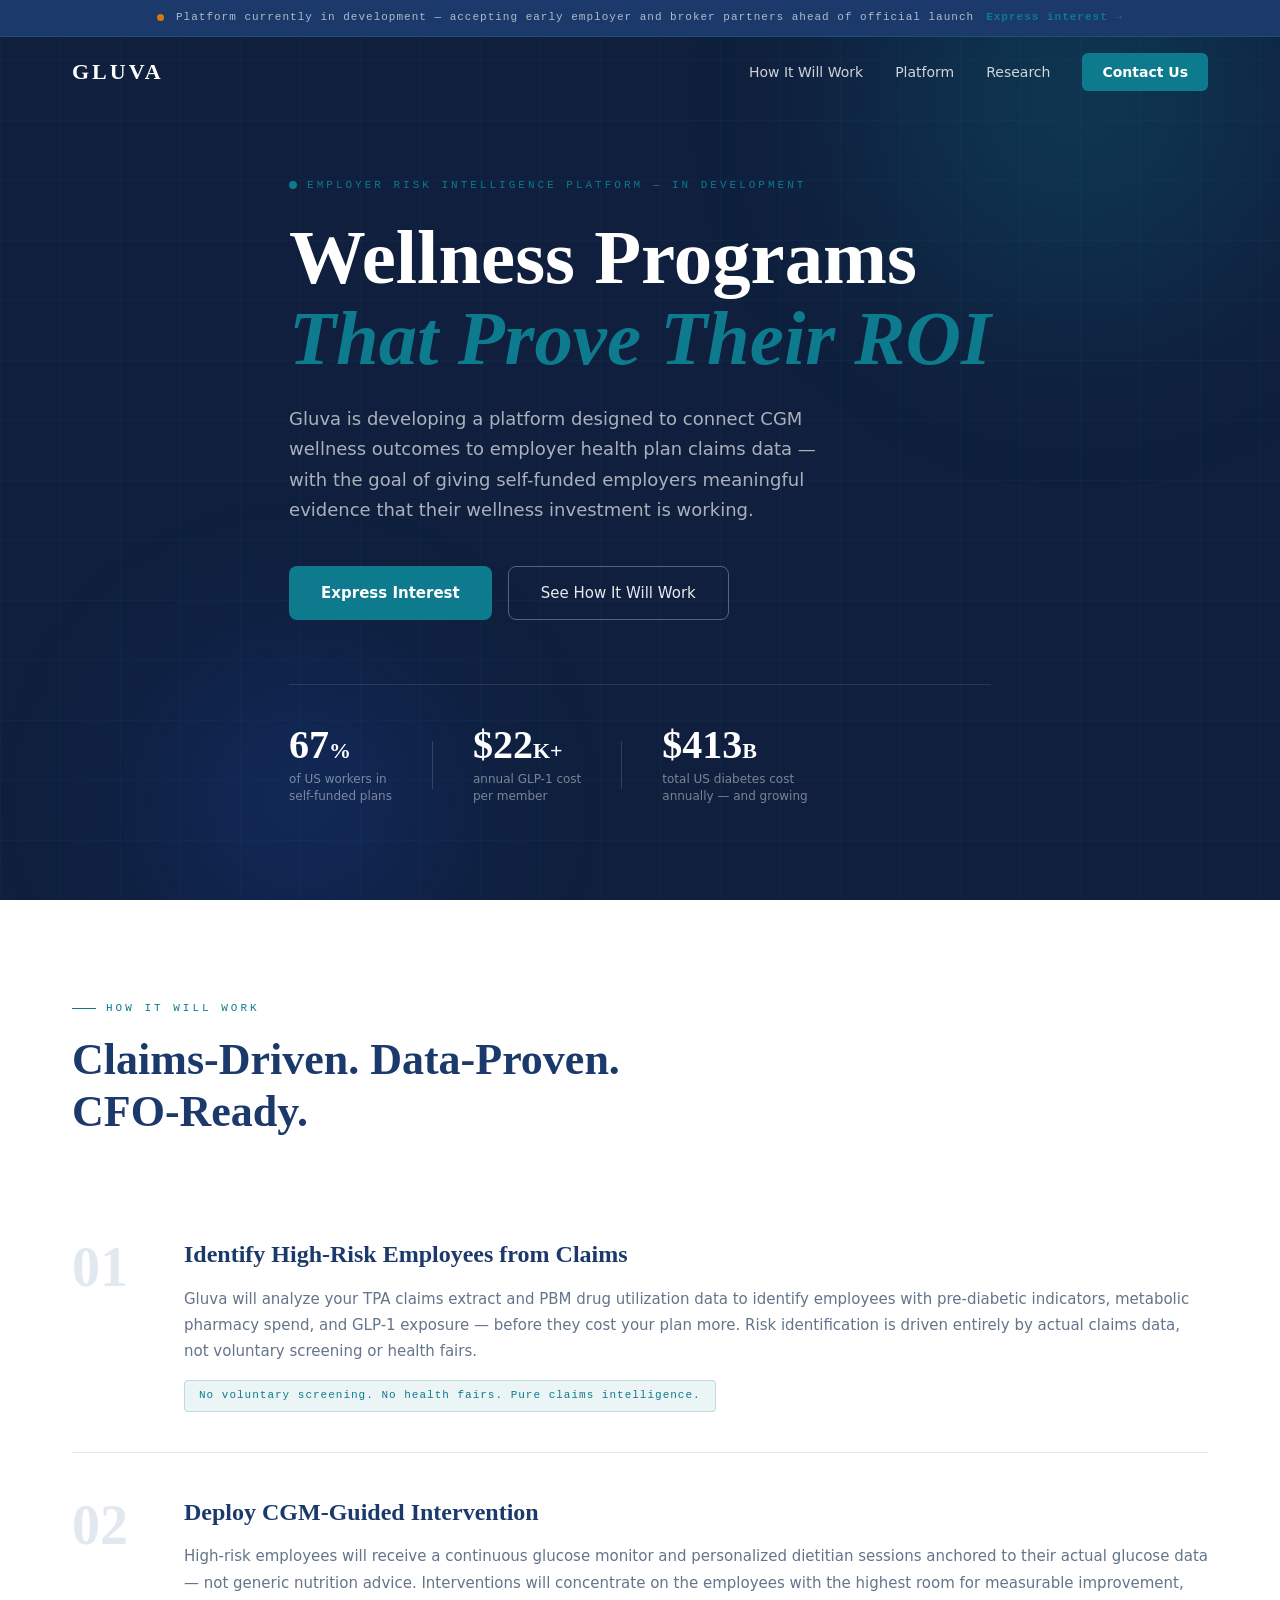
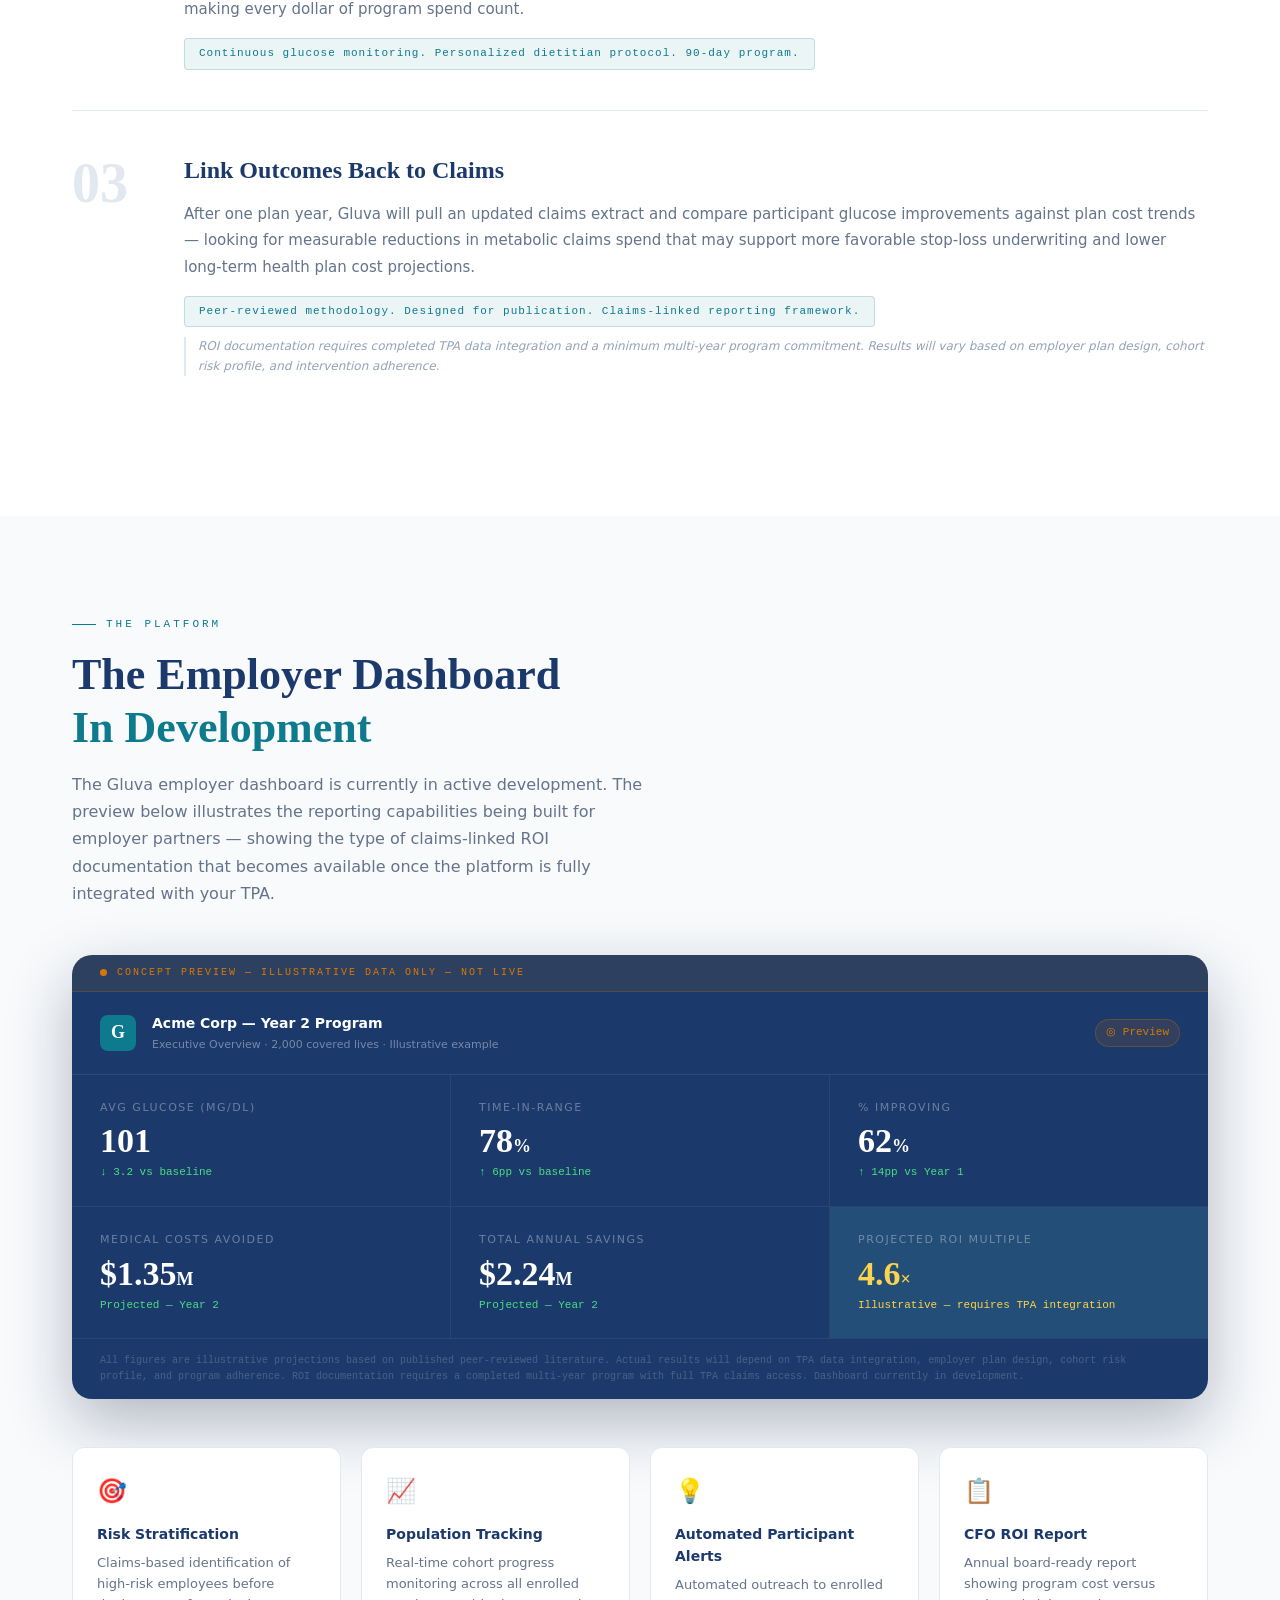
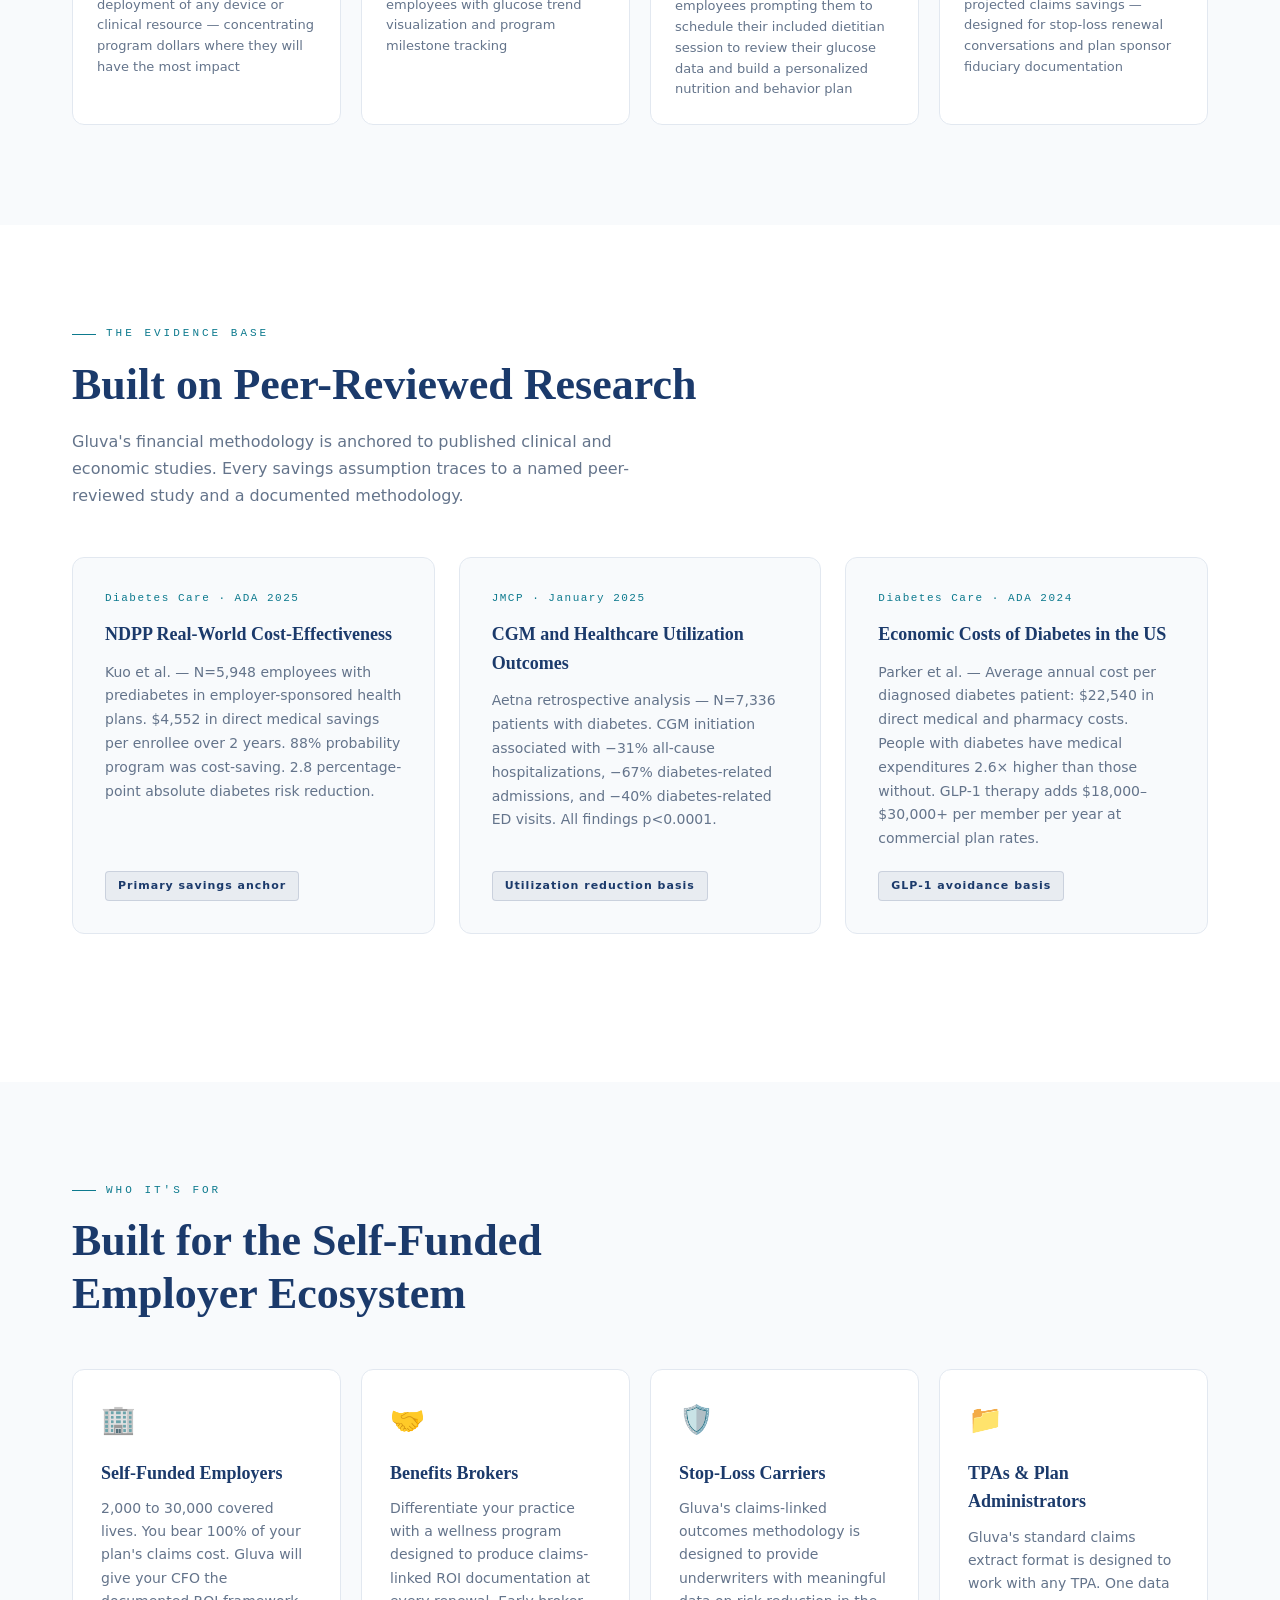
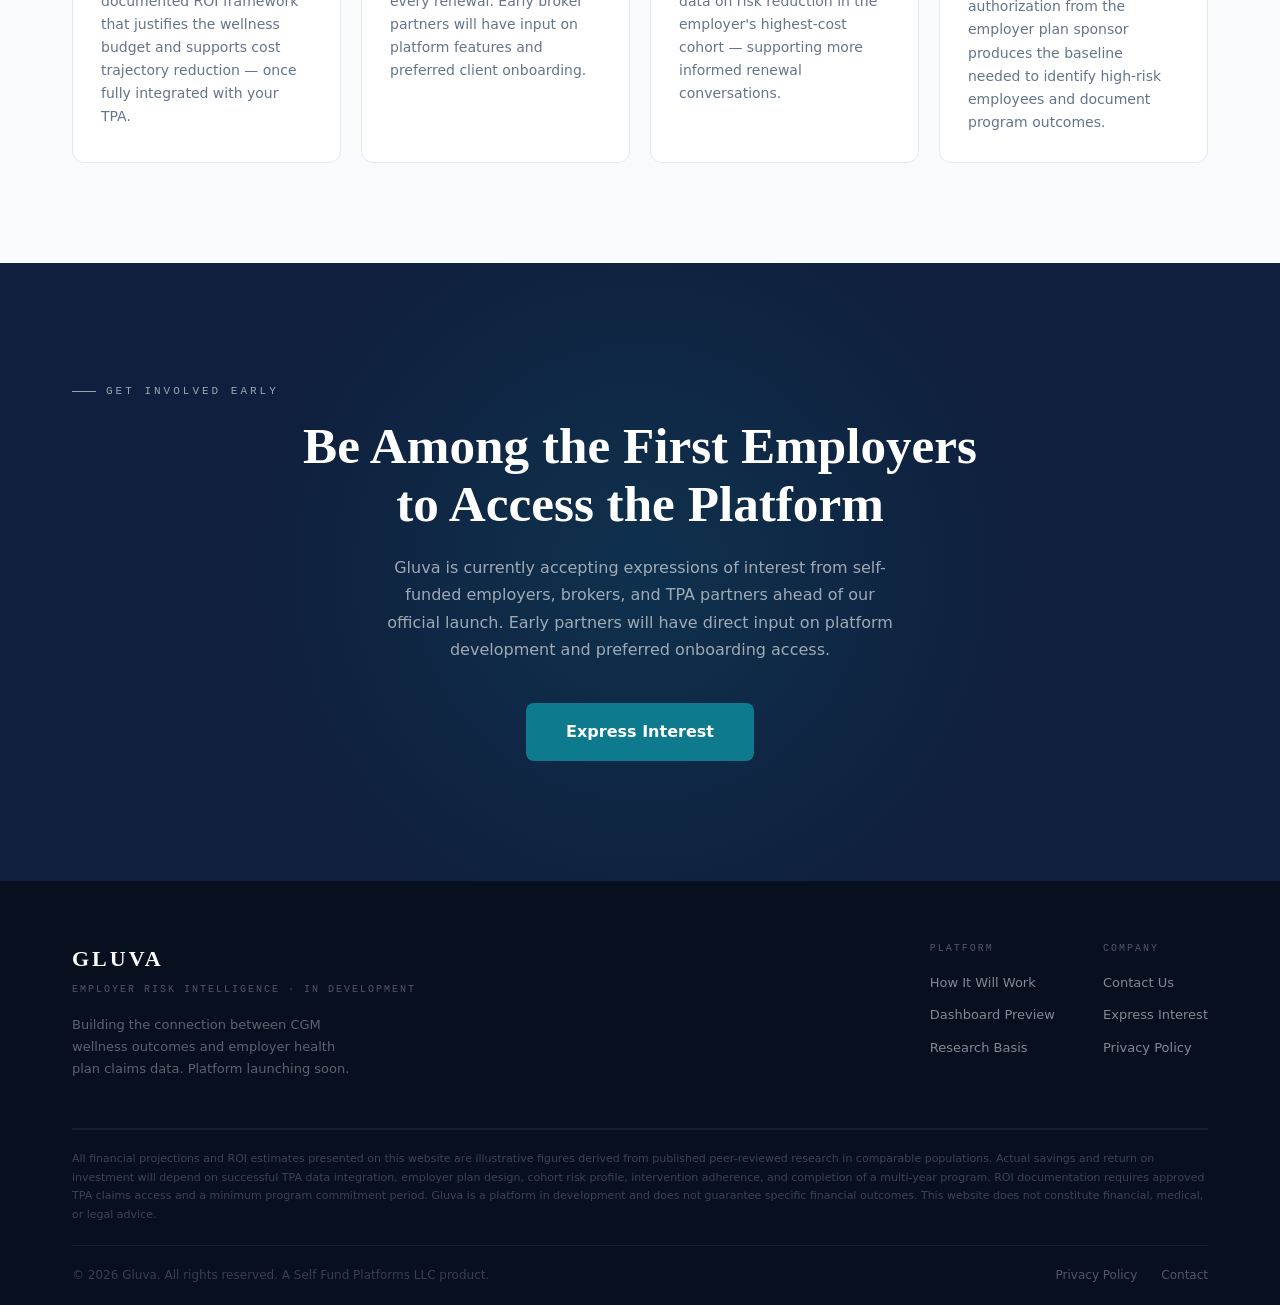
==== commit 54cbc6a1: "Add files via upload" ====
--- a/index.html
+++ b/index.html
@@ -110,7 +110,7 @@
         <div class="step-num">03</div>
         <div class="step-body">
           <h3>Link Outcomes Back to Claims</h3>
-          <p>After one plan year, Gluva will pull an updated claims extract and compare the intervention cohort against a waitlist control group. The difference in cost trajectory is designed to provide a claims-linked picture of program impact — in cost-per-member terms your CFO can reference at renewal or board review.</p>
+          <p>After one plan year, Gluva will pull an updated claims extract and compare participant glucose improvements against plan cost trends — looking for measurable reductions in metabolic claims spend that may support more favorable stop-loss underwriting and lower long-term health plan cost projections.</p>
           <div class="step-badge">Peer-reviewed methodology. Designed for publication. Claims-linked reporting framework.</div>
           <div class="step-disclaimer">ROI documentation requires completed TPA data integration and a minimum multi-year program commitment. Results will vary based on employer plan design, cohort risk profile, and intervention adherence.</div>
         </div>
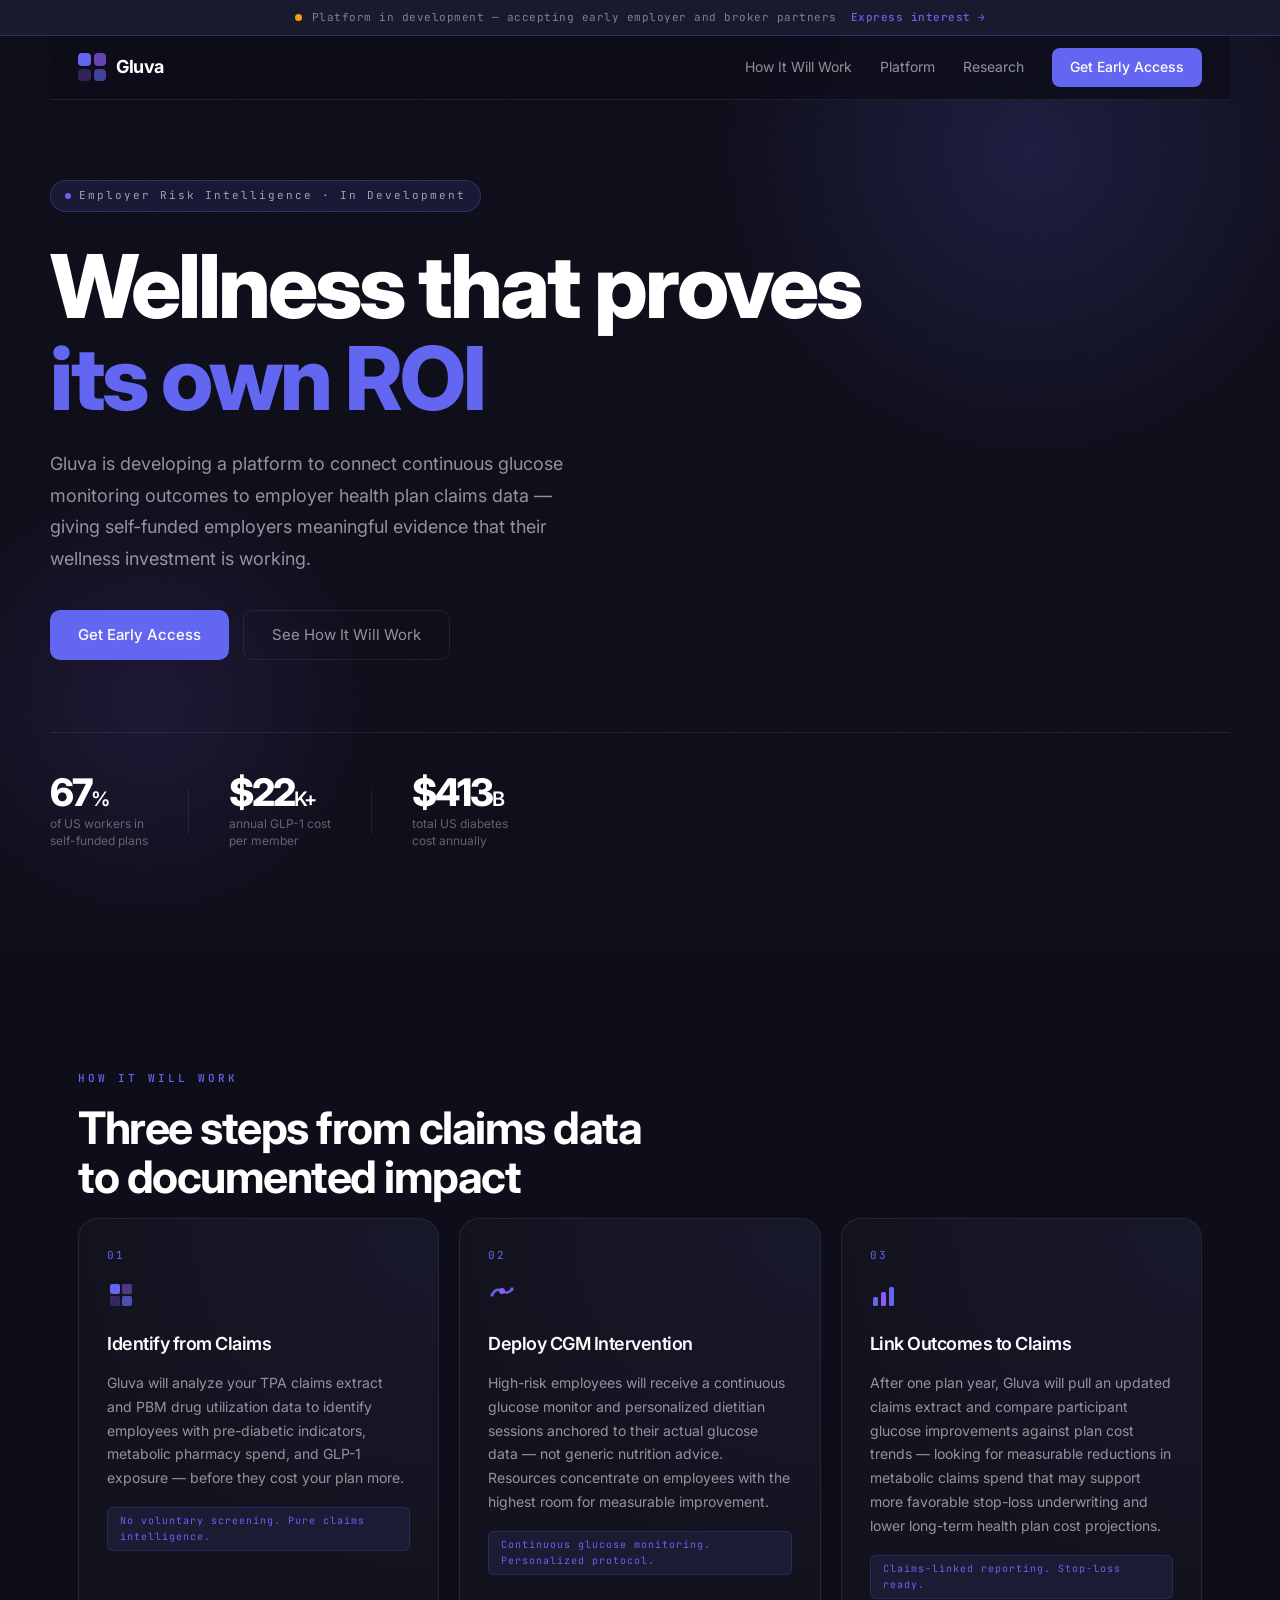
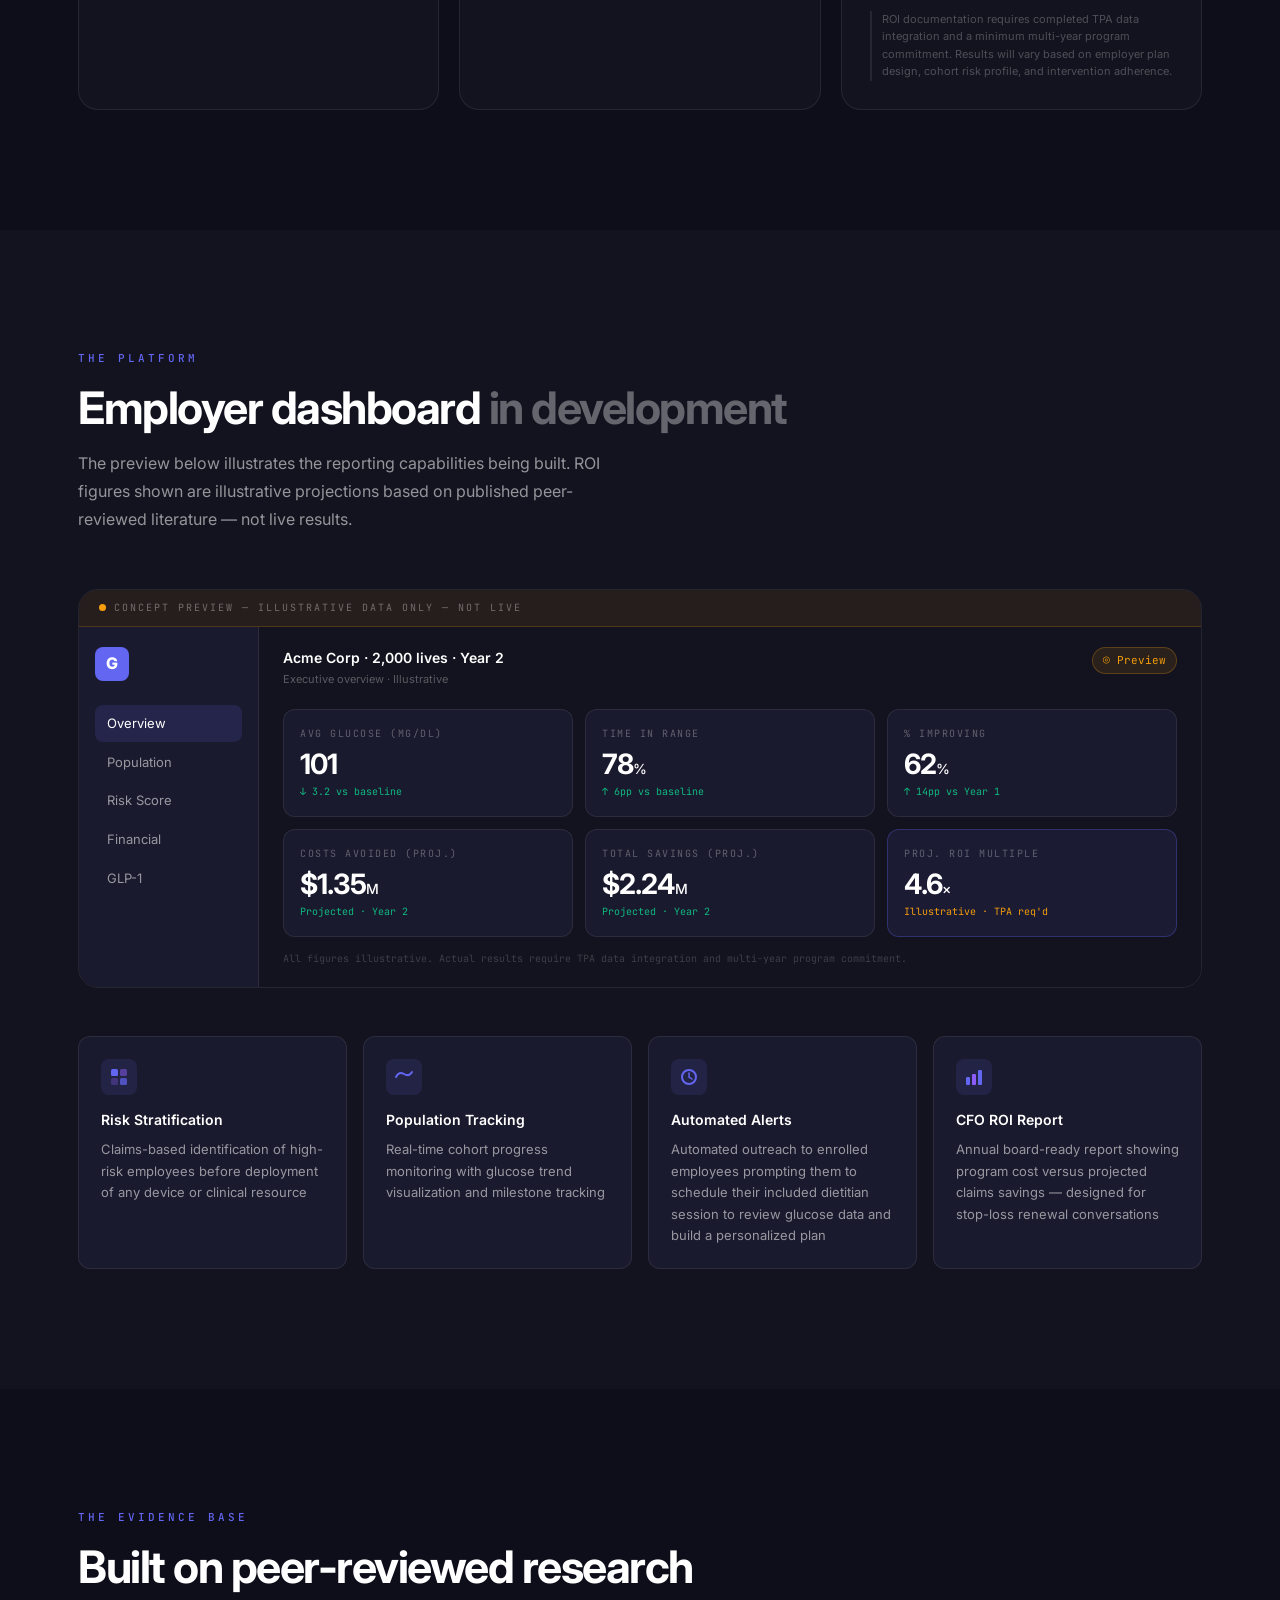
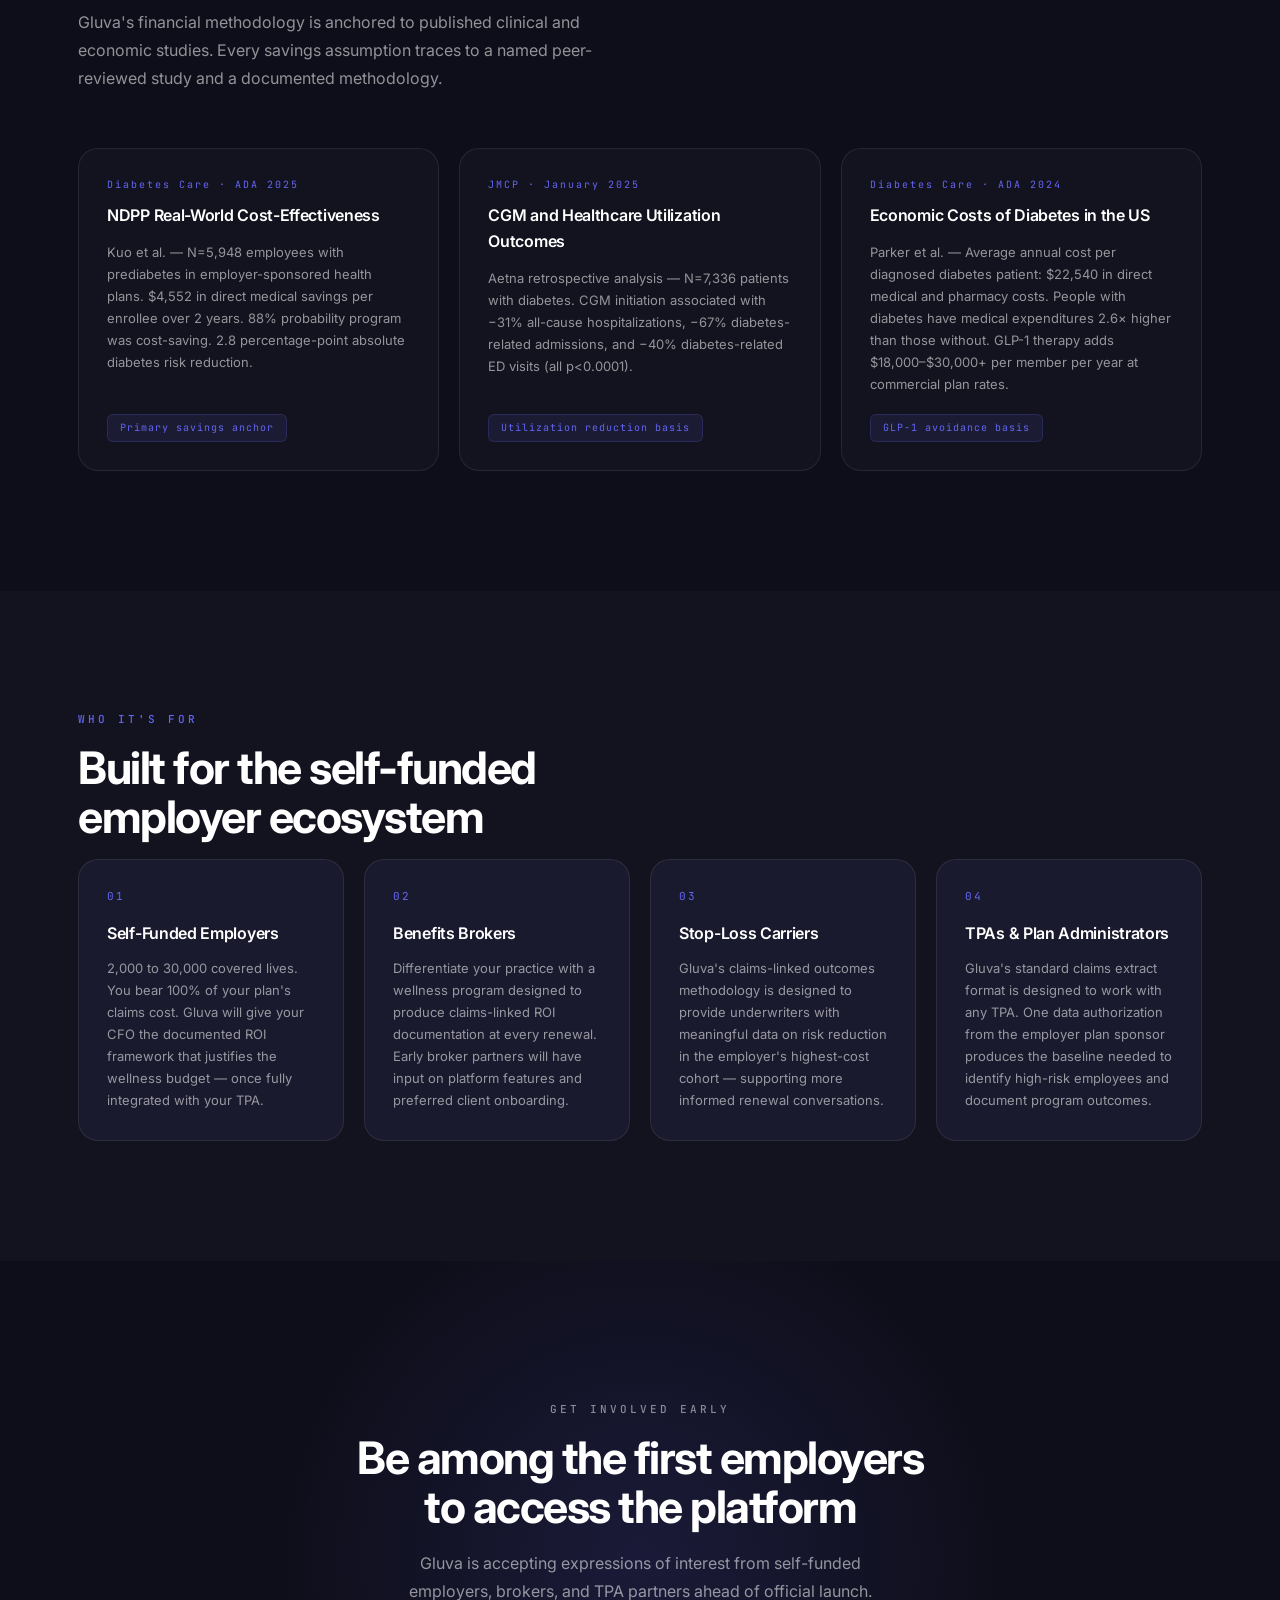
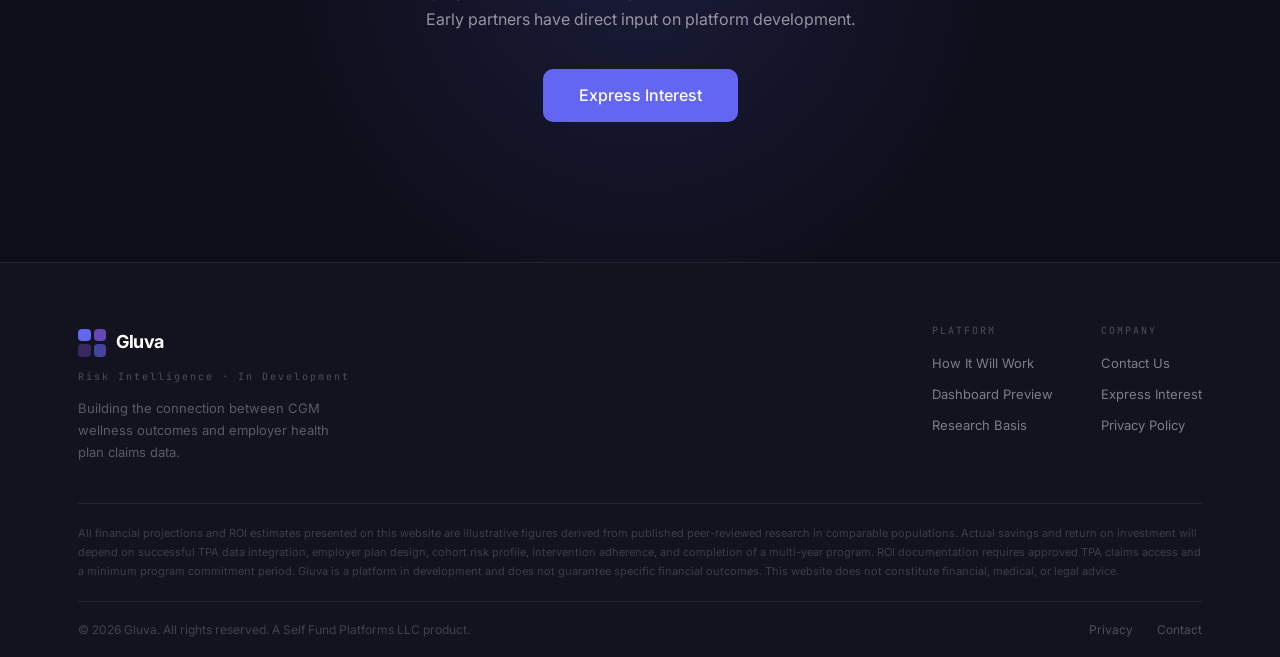
==== commit 7fdd1175: "Add files via upload" ====
--- a/index.html
+++ b/index.html
@@ -3,24 +3,31 @@
 <head>
 <meta charset="UTF-8">
 <meta name="viewport" content="width=device-width, initial-scale=1.0">
-<title>Gluva — Employer Risk Intelligence</title>
+<title>Gluva — Risk Intelligence</title>
 <meta name="description" content="Gluva is developing a platform designed to connect CGM wellness outcomes to employer health plan claims data — bringing meaningful measurability to self-funded employer wellness programs.">
 <link rel="preconnect" href="https://fonts.googleapis.com">
 <link rel="preconnect" href="https://fonts.gstatic.com" crossorigin>
-<link href="https://fonts.googleapis.com/css2?family=Playfair+Display:wght@400;700;900&family=DM+Sans:wght@300;400;500;600&family=DM+Mono:wght@400;500&display=swap" rel="stylesheet">
+<link href="https://fonts.googleapis.com/css2?family=Inter:wght@300;400;500;600;700;800&family=JetBrains+Mono:wght@400;500&display=swap" rel="stylesheet">
 <link rel="stylesheet" href="css/style.css">
 </head>
 <body>
 
-<!-- NAV -->
 <nav class="nav" id="nav">
   <div class="nav-inner">
-    <a href="index.html" class="nav-logo">GLUVA</a>
+    <a href="index.html" class="nav-logo">
+      <div class="logo-mark">
+        <div class="lm-a"></div>
+        <div class="lm-b"></div>
+        <div class="lm-c"></div>
+        <div class="lm-d"></div>
+      </div>
+      <span>Gluva</span>
+    </a>
     <div class="nav-links">
       <a href="#how-it-works">How It Will Work</a>
       <a href="#platform">Platform</a>
       <a href="#research">Research</a>
-      <a href="contact.html" class="nav-cta">Contact Us</a>
+      <a href="contact.html" class="nav-cta">Get Early Access</a>
     </div>
     <button class="nav-burger" id="burger" aria-label="Menu">
       <span></span><span></span><span></span>
@@ -28,174 +35,188 @@
   </div>
 </nav>
 
-<!-- MOBILE MENU -->
 <div class="mobile-menu" id="mobileMenu">
   <a href="#how-it-works" onclick="closeMobile()">How It Will Work</a>
   <a href="#platform" onclick="closeMobile()">Platform</a>
   <a href="#research" onclick="closeMobile()">Research</a>
-  <a href="contact.html">Contact Us</a>
+  <a href="contact.html">Get Early Access</a>
 </div>
 
-<!-- LAUNCH BANNER -->
-<div class="launch-banner">
-  <span class="lb-dot"></span>
-  Platform currently in development — accepting early employer and broker partners ahead of official launch
-  <a href="contact.html" class="lb-link">Express interest →</a>
+<div class="dev-banner">
+  <div class="dev-dot"></div>
+  Platform in development — accepting early employer and broker partners
+  <a href="contact.html" class="dev-link">Express interest →</a>
 </div>
 
 <!-- HERO -->
 <section class="hero">
-  <div class="hero-bg">
-    <div class="hero-grid"></div>
-    <div class="hero-orb hero-orb-1"></div>
-    <div class="hero-orb hero-orb-2"></div>
-  </div>
+  <div class="hero-noise"></div>
+  <div class="hero-glow-1"></div>
+  <div class="hero-glow-2"></div>
   <div class="hero-inner">
-    <div class="hero-eyebrow">
-      <span class="dot"></span>
-      Employer Risk Intelligence Platform — In Development
-    </div>
-    <h1 class="hero-h1">
-      Wellness Programs<br>
-      <em>That Prove Their ROI</em>
-    </h1>
-    <p class="hero-sub">Gluva is developing a platform designed to connect CGM wellness outcomes to employer health plan claims data — with the goal of giving self-funded employers meaningful evidence that their wellness investment is working.</p>
-    <div class="hero-actions">
-      <a href="contact.html" class="btn-primary">Express Interest</a>
-      <a href="#how-it-works" class="btn-ghost">See How It Will Work</a>
+    <div class="hero-pill">
+      <div class="pill-dot"></div>
+      Employer Risk Intelligence · In Development
+    </div>
+    <h1>Wellness that proves<br><span class="h1-accent">its own ROI</span></h1>
+    <p class="hero-p">Gluva is developing a platform to connect continuous glucose monitoring outcomes to employer health plan claims data — giving self-funded employers meaningful evidence that their wellness investment is working.</p>
+    <div class="hero-btns">
+      <a href="contact.html" class="btn-primary">Get Early Access</a>
+      <a href="#how-it-works" class="btn-outline">See How It Will Work</a>
     </div>
     <div class="hero-stats">
-      <div class="stat">
-        <div class="stat-num">67<span class="stat-unit">%</span></div>
-        <div class="stat-lbl">of US workers in<br>self-funded plans</div>
-      </div>
-      <div class="stat-div"></div>
-      <div class="stat">
-        <div class="stat-num">$22<span class="stat-unit">K+</span></div>
-        <div class="stat-lbl">annual GLP-1 cost<br>per member</div>
-      </div>
-      <div class="stat-div"></div>
-      <div class="stat">
-        <div class="stat-num">$413<span class="stat-unit">B</span></div>
-        <div class="stat-lbl">total US diabetes cost<br>annually — and growing</div>
-      </div>
-    </div>
-  </div>
-</section>
-
+      <div class="hstat">
+        <div class="hstat-n">67<span>%</span></div>
+        <div class="hstat-l">of US workers in<br>self-funded plans</div>
+      </div>
+      <div class="hstat-sep"></div>
+      <div class="hstat">
+        <div class="hstat-n">$22<span>K+</span></div>
+        <div class="hstat-l">annual GLP-1 cost<br>per member</div>
+      </div>
+      <div class="hstat-sep"></div>
+      <div class="hstat">
+        <div class="hstat-n">$413<span>B</span></div>
+        <div class="hstat-l">total US diabetes<br>cost annually</div>
+      </div>
+    </div>
+  </div>
+</section>
 
 <!-- HOW IT WILL WORK -->
 <section class="hiw" id="how-it-works">
   <div class="container">
-    <div class="section-label">How It Will Work</div>
-    <h2>Claims-Driven. Data-Proven.<br>CFO-Ready.</h2>
+    <div class="eyebrow">How It Will Work</div>
+    <h2>Three steps from claims data<br>to documented impact</h2>
     <div class="steps">
-      <div class="step">
+      <div class="step-card">
         <div class="step-num">01</div>
-        <div class="step-body">
-          <h3>Identify High-Risk Employees from Claims</h3>
-          <p>Gluva will analyze your TPA claims extract and PBM drug utilization data to identify employees with pre-diabetic indicators, metabolic pharmacy spend, and GLP-1 exposure — before they cost your plan more. Risk identification is driven entirely by actual claims data, not voluntary screening or health fairs.</p>
-          <div class="step-badge">No voluntary screening. No health fairs. Pure claims intelligence.</div>
-        </div>
-      </div>
-      <div class="step">
+        <div class="step-icon">
+          <svg width="28" height="28" viewBox="0 0 28 28" fill="none"><rect x="3" y="3" width="10" height="10" rx="2" fill="#6366F1"/><rect x="15" y="3" width="10" height="10" rx="2" fill="#8B5CF6" opacity="0.5"/><rect x="3" y="15" width="10" height="10" rx="2" fill="#8B5CF6" opacity="0.3"/><rect x="15" y="15" width="10" height="10" rx="2" fill="#6366F1" opacity="0.7"/></svg>
+        </div>
+        <h3>Identify from Claims</h3>
+        <p>Gluva will analyze your TPA claims extract and PBM drug utilization data to identify employees with pre-diabetic indicators, metabolic pharmacy spend, and GLP-1 exposure — before they cost your plan more.</p>
+        <div class="step-tag">No voluntary screening. Pure claims intelligence.</div>
+      </div>
+      <div class="step-card">
         <div class="step-num">02</div>
-        <div class="step-body">
-          <h3>Deploy CGM-Guided Intervention</h3>
-          <p>High-risk employees will receive a continuous glucose monitor and personalized dietitian sessions anchored to their actual glucose data — not generic nutrition advice. Interventions will concentrate on the employees with the highest room for measurable improvement, making every dollar of program spend count.</p>
-          <div class="step-badge">Continuous glucose monitoring. Personalized dietitian protocol. 90-day program.</div>
-        </div>
-      </div>
-      <div class="step">
+        <div class="step-icon">
+          <svg width="28" height="28" viewBox="0 0 28 28" fill="none"><path d="M4 14 Q8 6 14 10 Q20 14 24 8" stroke="#6366F1" stroke-width="2.5" stroke-linecap="round" fill="none"/><circle cx="14" cy="10" r="3" fill="#8B5CF6"/><circle cx="4" cy="14" r="2" fill="#6366F1" opacity="0.5"/><circle cx="24" cy="8" r="2" fill="#6366F1" opacity="0.5"/></svg>
+        </div>
+        <h3>Deploy CGM Intervention</h3>
+        <p>High-risk employees will receive a continuous glucose monitor and personalized dietitian sessions anchored to their actual glucose data — not generic nutrition advice. Resources concentrate on employees with the highest room for measurable improvement.</p>
+        <div class="step-tag">Continuous glucose monitoring. Personalized protocol.</div>
+      </div>
+      <div class="step-card">
         <div class="step-num">03</div>
-        <div class="step-body">
-          <h3>Link Outcomes Back to Claims</h3>
-          <p>After one plan year, Gluva will pull an updated claims extract and compare participant glucose improvements against plan cost trends — looking for measurable reductions in metabolic claims spend that may support more favorable stop-loss underwriting and lower long-term health plan cost projections.</p>
-          <div class="step-badge">Peer-reviewed methodology. Designed for publication. Claims-linked reporting framework.</div>
-          <div class="step-disclaimer">ROI documentation requires completed TPA data integration and a minimum multi-year program commitment. Results will vary based on employer plan design, cohort risk profile, and intervention adherence.</div>
-        </div>
-      </div>
-    </div>
-  </div>
-</section>
-
-<!-- PLATFORM PREVIEW -->
+        <div class="step-icon">
+          <svg width="28" height="28" viewBox="0 0 28 28" fill="none"><rect x="3" y="16" width="5" height="9" rx="1.5" fill="#6366F1"/><rect x="11" y="11" width="5" height="14" rx="1.5" fill="#8B5CF6"/><rect x="19" y="6" width="5" height="19" rx="1.5" fill="#6366F1"/></svg>
+        </div>
+        <h3>Link Outcomes to Claims</h3>
+        <p>After one plan year, Gluva will pull an updated claims extract and compare participant glucose improvements against plan cost trends — looking for measurable reductions in metabolic claims spend that may support more favorable stop-loss underwriting and lower long-term health plan cost projections.</p>
+        <div class="step-tag">Claims-linked reporting. Stop-loss ready.</div>
+        <div class="step-disc">ROI documentation requires completed TPA data integration and a minimum multi-year program commitment. Results will vary based on employer plan design, cohort risk profile, and intervention adherence.</div>
+      </div>
+    </div>
+  </div>
+</section>
+
+<!-- PLATFORM -->
 <section class="platform" id="platform">
   <div class="container">
-    <div class="section-label">The Platform</div>
-    <h2>The Employer Dashboard<br><span class="accent">In Development</span></h2>
-    <p class="platform-sub">The Gluva employer dashboard is currently in active development. The preview below illustrates the reporting capabilities being built for employer partners — showing the type of claims-linked ROI documentation that becomes available once the platform is fully integrated with your TPA.</p>
-
-    <div class="dashboard-preview">
-      <div class="dash-dev-badge">
-        <span class="ddb-dot"></span>
-        Concept Preview — Illustrative Data Only — Not Live
-      </div>
-      <div class="dash-header">
-        <div class="dash-logo">G</div>
-        <div class="dash-title">
-          <div class="dash-company">Acme Corp — Year 2 Program</div>
-          <div class="dash-sub">Executive Overview · 2,000 covered lives · Illustrative example</div>
-        </div>
-        <div class="dash-badge preview">◎ Preview</div>
-      </div>
-      <div class="dash-metrics">
-        <div class="dash-metric">
-          <div class="dm-label">Avg Glucose (mg/dL)</div>
-          <div class="dm-val">101</div>
-          <div class="dm-delta green">↓ 3.2 vs baseline</div>
-        </div>
-        <div class="dash-metric">
-          <div class="dm-label">Time-in-Range</div>
-          <div class="dm-val">78<span class="dm-unit">%</span></div>
-          <div class="dm-delta green">↑ 6pp vs baseline</div>
-        </div>
-        <div class="dash-metric">
-          <div class="dm-label">% Improving</div>
-          <div class="dm-val">62<span class="dm-unit">%</span></div>
-          <div class="dm-delta green">↑ 14pp vs Year 1</div>
-        </div>
-        <div class="dash-metric">
-          <div class="dm-label">Medical Costs Avoided</div>
-          <div class="dm-val">$1.35<span class="dm-unit">M</span></div>
-          <div class="dm-delta green">Projected — Year 2</div>
-        </div>
-        <div class="dash-metric">
-          <div class="dm-label">Total Annual Savings</div>
-          <div class="dm-val">$2.24<span class="dm-unit">M</span></div>
-          <div class="dm-delta green">Projected — Year 2</div>
-        </div>
-        <div class="dash-metric highlight">
-          <div class="dm-label">Projected ROI Multiple</div>
-          <div class="dm-val gold">4.6<span class="dm-unit">×</span></div>
-          <div class="dm-delta gold">Illustrative — requires TPA integration</div>
-        </div>
-      </div>
-      <div class="dash-footer">
-        All figures are illustrative projections based on published peer-reviewed literature. Actual results will depend on TPA data integration, employer plan design, cohort risk profile, and program adherence. ROI documentation requires a completed multi-year program with full TPA claims access. Dashboard currently in development.
-      </div>
-    </div>
-
-    <div class="platform-features">
-      <div class="pf-item">
-        <div class="pf-icon">🎯</div>
-        <div class="pf-label">Risk Stratification</div>
-        <div class="pf-body">Claims-based identification of high-risk employees before deployment of any device or clinical resource — concentrating program dollars where they will have the most impact</div>
-      </div>
-      <div class="pf-item">
-        <div class="pf-icon">📈</div>
-        <div class="pf-label">Population Tracking</div>
-        <div class="pf-body">Real-time cohort progress monitoring across all enrolled employees with glucose trend visualization and program milestone tracking</div>
-      </div>
-      <div class="pf-item">
-        <div class="pf-icon">💡</div>
-        <div class="pf-label">Automated Participant Alerts</div>
-        <div class="pf-body">Automated outreach to enrolled employees prompting them to schedule their included dietitian session to review their glucose data and build a personalized nutrition and behavior plan</div>
-      </div>
-      <div class="pf-item">
-        <div class="pf-icon">📋</div>
-        <div class="pf-label">CFO ROI Report</div>
-        <div class="pf-body">Annual board-ready report showing program cost versus projected claims savings — designed for stop-loss renewal conversations and plan sponsor fiduciary documentation</div>
+    <div class="eyebrow">The Platform</div>
+    <h2>Employer dashboard <span class="h2-muted">in development</span></h2>
+    <p class="section-p">The preview below illustrates the reporting capabilities being built. ROI figures shown are illustrative projections based on published peer-reviewed literature — not live results.</p>
+
+    <div class="dash-wrap">
+      <div class="dash-dev-strip">
+        <div class="dev-dot" style="background:#F59E0B;"></div>
+        Concept preview — illustrative data only — not live
+      </div>
+      <div class="dash-chrome">
+        <div class="dash-sidebar">
+          <div class="ds-logo">G</div>
+          <div class="ds-nav">
+            <div class="ds-item active">Overview</div>
+            <div class="ds-item">Population</div>
+            <div class="ds-item">Risk Score</div>
+            <div class="ds-item">Financial</div>
+            <div class="ds-item">GLP-1</div>
+          </div>
+        </div>
+        <div class="dash-main">
+          <div class="dash-topbar">
+            <div>
+              <div class="dash-co">Acme Corp · 2,000 lives · Year 2</div>
+              <div class="dash-sub">Executive overview · Illustrative</div>
+            </div>
+            <div class="dash-live">◎ Preview</div>
+          </div>
+          <div class="dash-grid">
+            <div class="dcard">
+              <div class="dc-lbl">Avg Glucose (mg/dL)</div>
+              <div class="dc-val">101</div>
+              <div class="dc-del pos">↓ 3.2 vs baseline</div>
+            </div>
+            <div class="dcard">
+              <div class="dc-lbl">Time in Range</div>
+              <div class="dc-val">78<span class="dc-unit">%</span></div>
+              <div class="dc-del pos">↑ 6pp vs baseline</div>
+            </div>
+            <div class="dcard">
+              <div class="dc-lbl">% Improving</div>
+              <div class="dc-val">62<span class="dc-unit">%</span></div>
+              <div class="dc-del pos">↑ 14pp vs Year 1</div>
+            </div>
+            <div class="dcard">
+              <div class="dc-lbl">Costs Avoided (proj.)</div>
+              <div class="dc-val">$1.35<span class="dc-unit">M</span></div>
+              <div class="dc-del pos">Projected · Year 2</div>
+            </div>
+            <div class="dcard">
+              <div class="dc-lbl">Total Savings (proj.)</div>
+              <div class="dc-val">$2.24<span class="dc-unit">M</span></div>
+              <div class="dc-del pos">Projected · Year 2</div>
+            </div>
+            <div class="dcard accent">
+              <div class="dc-lbl">Proj. ROI Multiple</div>
+              <div class="dc-val">4.6<span class="dc-unit">×</span></div>
+              <div class="dc-del gold">Illustrative · TPA req'd</div>
+            </div>
+          </div>
+          <div class="dash-note">All figures illustrative. Actual results require TPA data integration and multi-year program commitment.</div>
+        </div>
+      </div>
+    </div>
+
+    <div class="feat-grid">
+      <div class="feat">
+        <div class="feat-icon">
+          <svg width="20" height="20" viewBox="0 0 20 20" fill="none"><rect x="2" y="2" width="7" height="7" rx="1.5" fill="#6366F1"/><rect x="11" y="2" width="7" height="7" rx="1.5" fill="#8B5CF6" opacity="0.5"/><rect x="2" y="11" width="7" height="7" rx="1.5" fill="#8B5CF6" opacity="0.3"/><rect x="11" y="11" width="7" height="7" rx="1.5" fill="#6366F1" opacity="0.7"/></svg>
+        </div>
+        <div class="feat-title">Risk Stratification</div>
+        <div class="feat-body">Claims-based identification of high-risk employees before deployment of any device or clinical resource</div>
+      </div>
+      <div class="feat">
+        <div class="feat-icon">
+          <svg width="20" height="20" viewBox="0 0 20 20" fill="none"><path d="M2 10 Q5 4 10 7 Q15 10 18 5" stroke="#6366F1" stroke-width="2" stroke-linecap="round" fill="none"/></svg>
+        </div>
+        <div class="feat-title">Population Tracking</div>
+        <div class="feat-body">Real-time cohort progress monitoring with glucose trend visualization and milestone tracking</div>
+      </div>
+      <div class="feat">
+        <div class="feat-icon">
+          <svg width="20" height="20" viewBox="0 0 20 20" fill="none"><circle cx="10" cy="10" r="7" stroke="#6366F1" stroke-width="2"/><path d="M10 6v4l3 2" stroke="#6366F1" stroke-width="1.5" stroke-linecap="round"/></svg>
+        </div>
+        <div class="feat-title">Automated Alerts</div>
+        <div class="feat-body">Automated outreach to enrolled employees prompting them to schedule their included dietitian session to review glucose data and build a personalized plan</div>
+      </div>
+      <div class="feat">
+        <div class="feat-icon">
+          <svg width="20" height="20" viewBox="0 0 20 20" fill="none"><rect x="2" y="10" width="4" height="8" rx="1" fill="#6366F1"/><rect x="8" y="7" width="4" height="11" rx="1" fill="#8B5CF6"/><rect x="14" y="3" width="4" height="15" rx="1" fill="#6366F1"/></svg>
+        </div>
+        <div class="feat-title">CFO ROI Report</div>
+        <div class="feat-body">Annual board-ready report showing program cost versus projected claims savings — designed for stop-loss renewal conversations</div>
       </div>
     </div>
   </div>
@@ -204,73 +225,70 @@
 <!-- RESEARCH -->
 <section class="research" id="research">
   <div class="container">
-    <div class="section-label">The Evidence Base</div>
-    <h2>Built on Peer-Reviewed Research</h2>
-    <p class="research-sub">Gluva's financial methodology is anchored to published clinical and economic studies. Every savings assumption traces to a named peer-reviewed study and a documented methodology.</p>
-    <div class="research-grid">
-      <div class="research-card">
-        <div class="rc-journal">Diabetes Care · ADA 2025</div>
-        <h3>NDPP Real-World Cost-Effectiveness</h3>
-        <p>Kuo et al. — N=5,948 employees with prediabetes in employer-sponsored health plans. $4,552 in direct medical savings per enrollee over 2 years. 88% probability program was cost-saving. 2.8 percentage-point absolute diabetes risk reduction.</p>
-        <div class="rc-tag">Primary savings anchor</div>
-      </div>
-      <div class="research-card">
-        <div class="rc-journal">JMCP · January 2025</div>
-        <h3>CGM and Healthcare Utilization Outcomes</h3>
-        <p>Aetna retrospective analysis — N=7,336 patients with diabetes. CGM initiation associated with −31% all-cause hospitalizations, −67% diabetes-related admissions, and −40% diabetes-related ED visits. All findings p&lt;0.0001.</p>
-        <div class="rc-tag">Utilization reduction basis</div>
-      </div>
-      <div class="research-card">
-        <div class="rc-journal">Diabetes Care · ADA 2024</div>
-        <h3>Economic Costs of Diabetes in the US</h3>
-        <p>Parker et al. — Average annual cost per diagnosed diabetes patient: $22,540 in direct medical and pharmacy costs. People with diabetes have medical expenditures 2.6× higher than those without. GLP-1 therapy adds $18,000–$30,000+ per member per year at commercial plan rates.</p>
-        <div class="rc-tag">GLP-1 avoidance basis</div>
-      </div>
-    </div>
-
-  </div>
-</section>
-
-<!-- WHO IT'S FOR -->
+    <div class="eyebrow">The Evidence Base</div>
+    <h2>Built on peer-reviewed research</h2>
+    <p class="section-p">Gluva's financial methodology is anchored to published clinical and economic studies. Every savings assumption traces to a named peer-reviewed study and a documented methodology.</p>
+    <div class="studies">
+      <div class="study">
+        <div class="study-journal">Diabetes Care · ADA 2025</div>
+        <div class="study-title">NDPP Real-World Cost-Effectiveness</div>
+        <div class="study-body">Kuo et al. — N=5,948 employees with prediabetes in employer-sponsored health plans. $4,552 in direct medical savings per enrollee over 2 years. 88% probability program was cost-saving. 2.8 percentage-point absolute diabetes risk reduction.</div>
+        <div class="study-tag">Primary savings anchor</div>
+      </div>
+      <div class="study">
+        <div class="study-journal">JMCP · January 2025</div>
+        <div class="study-title">CGM and Healthcare Utilization Outcomes</div>
+        <div class="study-body">Aetna retrospective analysis — N=7,336 patients with diabetes. CGM initiation associated with −31% all-cause hospitalizations, −67% diabetes-related admissions, and −40% diabetes-related ED visits (all p&lt;0.0001).</div>
+        <div class="study-tag">Utilization reduction basis</div>
+      </div>
+      <div class="study">
+        <div class="study-journal">Diabetes Care · ADA 2024</div>
+        <div class="study-title">Economic Costs of Diabetes in the US</div>
+        <div class="study-body">Parker et al. — Average annual cost per diagnosed diabetes patient: $22,540 in direct medical and pharmacy costs. People with diabetes have medical expenditures 2.6× higher than those without. GLP-1 therapy adds $18,000–$30,000+ per member per year at commercial plan rates.</div>
+        <div class="study-tag">GLP-1 avoidance basis</div>
+      </div>
+    </div>
+  </div>
+</section>
+
+<!-- AUDIENCE -->
 <section class="audience">
   <div class="container">
-    <div class="section-label">Who It's For</div>
-    <h2>Built for the Self-Funded<br>Employer Ecosystem</h2>
-    <div class="audience-grid">
+    <div class="eyebrow">Who It's For</div>
+    <h2>Built for the self-funded<br>employer ecosystem</h2>
+    <div class="aud-grid">
       <div class="aud-card">
-        <div class="aud-icon">🏢</div>
-        <h3>Self-Funded Employers</h3>
-        <p>2,000 to 30,000 covered lives. You bear 100% of your plan's claims cost. Gluva will give your CFO the documented ROI framework that justifies the wellness budget and supports cost trajectory reduction — once fully integrated with your TPA.</p>
+        <div class="aud-num">01</div>
+        <div class="aud-title">Self-Funded Employers</div>
+        <div class="aud-body">2,000 to 30,000 covered lives. You bear 100% of your plan's claims cost. Gluva will give your CFO the documented ROI framework that justifies the wellness budget — once fully integrated with your TPA.</div>
       </div>
       <div class="aud-card">
-        <div class="aud-icon">🤝</div>
-        <h3>Benefits Brokers</h3>
-        <p>Differentiate your practice with a wellness program designed to produce claims-linked ROI documentation at every renewal. Early broker partners will have input on platform features and preferred client onboarding.</p>
+        <div class="aud-num">02</div>
+        <div class="aud-title">Benefits Brokers</div>
+        <div class="aud-body">Differentiate your practice with a wellness program designed to produce claims-linked ROI documentation at every renewal. Early broker partners will have input on platform features and preferred client onboarding.</div>
       </div>
       <div class="aud-card">
-        <div class="aud-icon">🛡️</div>
-        <h3>Stop-Loss Carriers</h3>
-        <p>Gluva's claims-linked outcomes methodology is designed to provide underwriters with meaningful data on risk reduction in the employer's highest-cost cohort — supporting more informed renewal conversations.</p>
+        <div class="aud-num">03</div>
+        <div class="aud-title">Stop-Loss Carriers</div>
+        <div class="aud-body">Gluva's claims-linked outcomes methodology is designed to provide underwriters with meaningful data on risk reduction in the employer's highest-cost cohort — supporting more informed renewal conversations.</div>
       </div>
       <div class="aud-card">
-        <div class="aud-icon">📁</div>
-        <h3>TPAs & Plan Administrators</h3>
-        <p>Gluva's standard claims extract format is designed to work with any TPA. One data authorization from the employer plan sponsor produces the baseline needed to identify high-risk employees and document program outcomes.</p>
+        <div class="aud-num">04</div>
+        <div class="aud-title">TPAs & Plan Administrators</div>
+        <div class="aud-body">Gluva's standard claims extract format is designed to work with any TPA. One data authorization from the employer plan sponsor produces the baseline needed to identify high-risk employees and document program outcomes.</div>
       </div>
     </div>
   </div>
 </section>
 
 <!-- CTA -->
-<section class="cta-section">
-  <div class="cta-bg">
-    <div class="cta-orb"></div>
-  </div>
+<section class="cta-sec">
+  <div class="cta-glow"></div>
   <div class="container">
     <div class="cta-inner">
-      <div class="section-label light">Get Involved Early</div>
-      <h2>Be Among the First Employers<br>to Access the Platform</h2>
-      <p>Gluva is currently accepting expressions of interest from self-funded employers, brokers, and TPA partners ahead of our official launch. Early partners will have direct input on platform development and preferred onboarding access.</p>
+      <div class="eyebrow light">Get Involved Early</div>
+      <h2>Be among the first employers<br>to access the platform</h2>
+      <p>Gluva is accepting expressions of interest from self-funded employers, brokers, and TPA partners ahead of official launch. Early partners have direct input on platform development.</p>
       <a href="contact.html" class="btn-primary large">Express Interest</a>
     </div>
   </div>
@@ -281,32 +299,40 @@
   <div class="container">
     <div class="footer-top">
       <div class="footer-brand">
-        <div class="footer-logo">GLUVA</div>
-        <div class="footer-tagline">Employer Risk Intelligence · In Development</div>
-        <p class="footer-desc">Building the connection between CGM wellness outcomes and employer health plan claims data. Platform launching soon.</p>
-      </div>
-      <div class="footer-links">
-        <div class="fl-col">
-          <div class="fl-label">Platform</div>
+        <a href="index.html" class="nav-logo" style="margin-bottom:12px;display:inline-flex;">
+          <div class="logo-mark">
+            <div class="lm-a"></div>
+            <div class="lm-b"></div>
+            <div class="lm-c"></div>
+            <div class="lm-d"></div>
+          </div>
+          <span>Gluva</span>
+        </a>
+        <div class="footer-tag">Risk Intelligence · In Development</div>
+        <p class="footer-desc">Building the connection between CGM wellness outcomes and employer health plan claims data.</p>
+      </div>
+      <div class="footer-cols">
+        <div class="fcol">
+          <div class="fcol-hd">Platform</div>
           <a href="#how-it-works">How It Will Work</a>
           <a href="#platform">Dashboard Preview</a>
           <a href="#research">Research Basis</a>
         </div>
-        <div class="fl-col">
-          <div class="fl-label">Company</div>
+        <div class="fcol">
+          <div class="fcol-hd">Company</div>
           <a href="contact.html">Contact Us</a>
           <a href="contact.html">Express Interest</a>
           <a href="privacy.html">Privacy Policy</a>
         </div>
       </div>
     </div>
-    <div class="footer-disclaimer">
+    <div class="footer-disc">
       All financial projections and ROI estimates presented on this website are illustrative figures derived from published peer-reviewed research in comparable populations. Actual savings and return on investment will depend on successful TPA data integration, employer plan design, cohort risk profile, intervention adherence, and completion of a multi-year program. ROI documentation requires approved TPA claims access and a minimum program commitment period. Gluva is a platform in development and does not guarantee specific financial outcomes. This website does not constitute financial, medical, or legal advice.
     </div>
-    <div class="footer-bottom">
-      <div class="fb-left">© 2026 Gluva. All rights reserved. A Self Fund Platforms LLC product.</div>
-      <div class="fb-right">
-        <a href="privacy.html">Privacy Policy</a>
+    <div class="footer-bot">
+      <div>© 2026 Gluva. All rights reserved. A Self Fund Platforms LLC product.</div>
+      <div class="fbot-links">
+        <a href="privacy.html">Privacy</a>
         <a href="contact.html">Contact</a>
       </div>
     </div>
--- a/css/style.css
+++ b/css/style.css
@@ -1,631 +1,366 @@
-/* ── TOKENS ─────────────────────────────────────── */
 :root {
-  --navy:   #1B3A6B;
-  --teal:   #0D7A8E;
-  --green:  #15803D;
-  --gold:   #D97706;
-  --slate:  #475569;
-  --muted:  #64748B;
-  --line:   #E2E8F0;
-  --lgray:  #F8FAFC;
-  --white:  #FFFFFF;
-  --dark:   #0F1F3D;
-
-  --font-display: 'Playfair Display', Georgia, serif;
-  --font-body:    'DM Sans', system-ui, sans-serif;
-  --font-mono:    'DM Mono', monospace;
-
-  --container: 1200px;
-  --radius: 12px;
-  --radius-lg: 20px;
-}
-
-/* ── RESET ──────────────────────────────────────── */
+  --indigo: #6366F1;
+  --violet: #8B5CF6;
+  --indigo-dark: #4F46E5;
+  --bg: #0E0E1A;
+  --bg2: #13131F;
+  --bg3: #1A1A2E;
+  --white: #FFFFFF;
+  --muted: rgba(255,255,255,0.55);
+  --faint: rgba(255,255,255,0.12);
+  --line: rgba(255,255,255,0.08);
+  --gold: #F59E0B;
+  --green: #10B981;
+  --font: 'Inter', -apple-system, BlinkMacSystemFont, sans-serif;
+  --mono: 'JetBrains Mono', monospace;
+  --r: 12px;
+  --rlg: 20px;
+  --max: 1180px;
+}
+
 *, *::before, *::after { box-sizing: border-box; margin: 0; padding: 0; }
 html { scroll-behavior: smooth; }
-body { font-family: var(--font-body); color: var(--slate); background: var(--white); line-height: 1.6; overflow-x: hidden; }
-img { max-width: 100%; display: block; }
+body { font-family: var(--font); background: var(--bg); color: var(--white); overflow-x: hidden; line-height: 1.6; }
 a { color: inherit; text-decoration: none; }
 
-/* ── CONTAINER ──────────────────────────────────── */
-.container { max-width: var(--container); margin: 0 auto; padding: 0 32px; }
-
-/* ── NAV ────────────────────────────────────────── */
+/* LOGO MARK */
+.logo-mark {
+  width: 28px; height: 28px;
+  display: grid; grid-template-columns: 1fr 1fr; grid-template-rows: 1fr 1fr;
+  gap: 3px; flex-shrink: 0;
+}
+.lm-a { background: var(--indigo); border-radius: 4px; }
+.lm-b { background: var(--violet); border-radius: 4px; opacity: 0.7; }
+.lm-c { background: var(--violet); border-radius: 4px; opacity: 0.3; }
+.lm-d { background: var(--indigo); border-radius: 4px; opacity: 0.6; }
+
+/* NAV */
 .nav {
-  position: fixed; top: 0; left: 0; right: 0; z-index: 100;
-  padding: 0;
-  transition: background .3s, box-shadow .3s;
-}
-.nav.scrolled {
-  background: rgba(255,255,255,0.96);
-  backdrop-filter: blur(12px);
-  box-shadow: 0 1px 0 var(--line);
-}
+  position: fixed; top: 36px; left: 0; right: 0; z-index: 100;
+  transition: top .3s;
+}
+.nav.scrolled { top: 0; }
 .nav-inner {
-  max-width: var(--container); margin: 0 auto; padding: 0 32px;
-  height: 72px;
-  display: flex; align-items: center; justify-content: space-between;
+  max-width: var(--max); margin: 0 auto; padding: 0 28px;
+  height: 64px; display: flex; align-items: center; justify-content: space-between;
+  background: rgba(14,14,26,0.85); backdrop-filter: blur(20px);
+  border-bottom: 1px solid var(--line);
 }
 .nav-logo {
-  font-family: var(--font-display);
-  font-size: 22px; font-weight: 900;
-  color: var(--white);
-  letter-spacing: 3px;
-  transition: color .3s;
-}
-.nav.scrolled .nav-logo { color: var(--navy); }
-.nav-links { display: flex; align-items: center; gap: 32px; }
-.nav-links a {
-  font-size: 14px; font-weight: 500; color: rgba(255,255,255,0.8);
-  transition: color .3s;
-}
-.nav.scrolled .nav-links a { color: var(--slate); }
+  display: flex; align-items: center; gap: 10px;
+  font-size: 18px; font-weight: 700; color: var(--white); letter-spacing: -0.5px;
+}
+.nav-links { display: flex; align-items: center; gap: 28px; }
+.nav-links a { font-size: 14px; font-weight: 400; color: var(--muted); transition: color .2s; }
 .nav-links a:hover { color: var(--white); }
-.nav.scrolled .nav-links a:hover { color: var(--navy); }
 .nav-cta {
-  background: var(--teal) !important;
+  background: var(--indigo) !important;
   color: var(--white) !important;
-  padding: 8px 20px;
-  border-radius: 6px;
-  font-weight: 600 !important;
-  transition: background .2s, transform .2s !important;
-}
-.nav-cta:hover { background: var(--navy) !important; transform: translateY(-1px); }
-.nav-cta.active { background: var(--navy) !important; }
+  padding: 8px 18px; border-radius: 8px;
+  font-weight: 500 !important; font-size: 14px !important;
+  transition: background .2s, transform .15s !important;
+}
+.nav-cta:hover { background: var(--indigo-dark) !important; transform: translateY(-1px); }
 .nav-burger { display: none; flex-direction: column; gap: 5px; background: none; border: none; cursor: pointer; padding: 4px; }
-.nav-burger span { display: block; width: 24px; height: 2px; background: var(--white); border-radius: 2px; transition: background .3s; }
-.nav.scrolled .nav-burger span { background: var(--navy); }
+.nav-burger span { display: block; width: 22px; height: 2px; background: var(--white); border-radius: 2px; }
 .mobile-menu {
-  display: none; position: fixed; top: 72px; left: 0; right: 0; z-index: 99;
-  background: var(--white); border-bottom: 1px solid var(--line);
-  padding: 20px 32px; flex-direction: column; gap: 16px;
-  box-shadow: 0 8px 24px rgba(0,0,0,0.08);
+  display: none; position: fixed; top: 100px; left: 0; right: 0; z-index: 99;
+  background: var(--bg2); border-bottom: 1px solid var(--line);
+  padding: 20px 28px; flex-direction: column; gap: 16px;
 }
 .mobile-menu.open { display: flex; }
-.mobile-menu a { font-size: 16px; font-weight: 500; color: var(--slate); padding: 8px 0; border-bottom: 1px solid var(--line); }
-
-/* ── SECTION LABELS ─────────────────────────────── */
-.section-label {
-  font-family: var(--font-mono);
-  font-size: 11px; font-weight: 500;
-  letter-spacing: 3px; text-transform: uppercase;
-  color: var(--teal);
+.mobile-menu a { font-size: 16px; color: var(--muted); padding: 8px 0; border-bottom: 1px solid var(--line); }
+
+/* DEV BANNER */
+.dev-banner {
+  position: fixed; top: 0; left: 0; right: 0; z-index: 200;
+  background: var(--bg3); border-bottom: 1px solid rgba(99,102,241,0.3);
+  height: 36px; display: flex; align-items: center; justify-content: center; gap: 10px;
+  font-family: var(--mono); font-size: 11px; color: rgba(255,255,255,0.45); letter-spacing: 0.5px;
+}
+.dev-dot { width: 7px; height: 7px; border-radius: 50%; background: var(--gold); flex-shrink: 0; animation: blink 2s infinite; }
+@keyframes blink { 0%,100%{opacity:1}50%{opacity:0.4} }
+.dev-link { color: var(--indigo); font-weight: 500; transition: color .2s; margin-left: 4px; }
+.dev-link:hover { color: var(--violet); }
+
+/* CONTAINER */
+.container { max-width: var(--max); margin: 0 auto; padding: 0 28px; }
+
+/* EYEBROW */
+.eyebrow {
+  font-family: var(--mono); font-size: 11px; font-weight: 500;
+  letter-spacing: 3px; text-transform: uppercase; color: var(--indigo);
   margin-bottom: 16px;
-  display: flex; align-items: center; gap: 10px;
-}
-.section-label.light { color: rgba(255,255,255,0.6); }
-.section-label::before {
-  content: '';
-  display: inline-block; width: 24px; height: 1px;
-  background: currentColor;
-}
-
-/* ── BUTTONS ────────────────────────────────────── */
+}
+.eyebrow.light { color: rgba(255,255,255,0.5); }
+
+/* BUTTONS */
 .btn-primary {
   display: inline-flex; align-items: center; justify-content: center;
-  background: var(--teal); color: var(--white);
-  font-family: var(--font-body); font-size: 15px; font-weight: 600;
-  padding: 14px 32px; border-radius: 8px;
-  transition: background .2s, transform .2s, box-shadow .2s;
-  border: none; cursor: pointer; text-decoration: none;
-}
-.btn-primary:hover { background: var(--navy); transform: translateY(-2px); box-shadow: 0 8px 24px rgba(27,58,107,0.25); }
-.btn-primary.large { font-size: 16px; padding: 16px 40px; }
-.btn-primary.full { width: 100%; }
-.btn-ghost {
+  background: var(--indigo); color: var(--white);
+  font-family: var(--font); font-size: 15px; font-weight: 500;
+  padding: 12px 28px; border-radius: 10px; border: none; cursor: pointer;
+  transition: background .2s, transform .15s;
+}
+.btn-primary:hover { background: var(--indigo-dark); transform: translateY(-2px); }
+.btn-primary.large { font-size: 16px; padding: 14px 36px; }
+.btn-outline {
   display: inline-flex; align-items: center; justify-content: center;
-  background: transparent; color: rgba(255,255,255,0.9);
-  font-family: var(--font-body); font-size: 15px; font-weight: 500;
-  padding: 14px 32px; border-radius: 8px;
-  border: 1px solid rgba(255,255,255,0.3);
-  transition: all .2s; text-decoration: none;
-}
-.btn-ghost:hover { background: rgba(255,255,255,0.1); border-color: rgba(255,255,255,0.5); }
-
-/* ── HERO ───────────────────────────────────────── */
+  background: transparent; color: var(--muted);
+  font-family: var(--font); font-size: 15px; font-weight: 400;
+  padding: 12px 28px; border-radius: 10px;
+  border: 1px solid var(--line); cursor: pointer;
+  transition: border-color .2s, color .2s;
+}
+.btn-outline:hover { border-color: rgba(255,255,255,0.25); color: var(--white); }
+
+/* HERO */
 .hero {
-  min-height: 100vh;
-  background: var(--dark);
-  display: flex; align-items: center;
-  padding: 120px 0 80px;
-  position: relative; overflow: hidden;
-}
-.hero-bg {
+  min-height: 100vh; padding: 180px 28px 100px;
+  display: flex; align-items: center; position: relative; overflow: hidden;
+}
+.hero-noise {
   position: absolute; inset: 0; pointer-events: none;
-}
-.hero-grid {
-  position: absolute; inset: 0;
-  background-image:
-    linear-gradient(rgba(13,122,142,0.07) 1px, transparent 1px),
-    linear-gradient(90deg, rgba(13,122,142,0.07) 1px, transparent 1px);
-  background-size: 60px 60px;
-}
-.hero-orb {
-  position: absolute; border-radius: 50%;
-  filter: blur(80px); opacity: 0.35;
-}
-.hero-orb-1 {
-  width: 600px; height: 600px;
-  background: radial-gradient(circle, var(--teal), transparent 70%);
-  top: -200px; right: -100px;
-}
-.hero-orb-2 {
-  width: 400px; height: 400px;
-  background: radial-gradient(circle, #1E4FBF, transparent 70%);
-  bottom: -100px; left: 100px;
+  background-image: url("data:image/svg+xml,%3Csvg viewBox='0 0 256 256' xmlns='http://www.w3.org/2000/svg'%3E%3Cfilter id='noise'%3E%3CfeTurbulence type='fractalNoise' baseFrequency='0.9' numOctaves='4' stitchTiles='stitch'/%3E%3C/filter%3E%3Crect width='100%25' height='100%25' filter='url(%23noise)' opacity='0.03'/%3E%3C/svg%3E");
+  opacity: 0.4;
+}
+.hero-glow-1 {
+  position: absolute; width: 700px; height: 700px; border-radius: 50%;
+  background: radial-gradient(circle, rgba(99,102,241,0.18) 0%, transparent 65%);
+  top: -200px; right: -100px; pointer-events: none;
+}
+.hero-glow-2 {
+  position: absolute; width: 500px; height: 500px; border-radius: 50%;
+  background: radial-gradient(circle, rgba(139,92,246,0.12) 0%, transparent 65%);
+  bottom: 0; left: -100px; pointer-events: none;
 }
 .hero-inner {
   position: relative; z-index: 1;
-  max-width: var(--container); margin: 0 auto; padding: 0 32px;
-  animation: fadeUp .8s ease both;
-}
-@keyframes fadeUp {
-  from { opacity: 0; transform: translateY(24px); }
-  to   { opacity: 1; transform: translateY(0); }
-}
-.hero-eyebrow {
-  display: inline-flex; align-items: center; gap: 10px;
-  font-family: var(--font-mono); font-size: 11px; letter-spacing: 3px; text-transform: uppercase;
-  color: var(--teal); margin-bottom: 24px;
-}
-.hero-eyebrow .dot {
-  width: 8px; height: 8px; border-radius: 50%; background: var(--teal);
-  animation: pulse 2s infinite;
-}
-@keyframes pulse {
-  0%, 100% { opacity: 1; transform: scale(1); }
-  50% { opacity: 0.6; transform: scale(0.85); }
-}
-.hero-h1 {
-  font-family: var(--font-display);
-  font-size: clamp(42px, 6vw, 80px);
-  font-weight: 900; line-height: 1.05;
-  color: var(--white);
-  margin-bottom: 24px;
-  max-width: 800px;
-}
-.hero-h1 em {
-  font-style: italic; color: var(--teal);
-}
-.hero-sub {
-  font-size: 18px; color: rgba(255,255,255,0.65);
-  max-width: 560px; line-height: 1.7;
-  margin-bottom: 40px;
-}
-.hero-actions { display: flex; gap: 16px; flex-wrap: wrap; margin-bottom: 64px; }
-.hero-stats {
-  display: flex; align-items: center; gap: 40px; flex-wrap: wrap;
-  padding-top: 40px;
-  border-top: 1px solid rgba(255,255,255,0.1);
-}
-.stat-num {
-  font-family: var(--font-display);
-  font-size: 40px; font-weight: 900; color: var(--white); line-height: 1;
-}
-.stat-unit { font-size: 22px; }
-.stat-lbl { font-size: 12px; color: rgba(255,255,255,0.45); margin-top: 6px; line-height: 1.4; }
-.stat-div { width: 1px; height: 48px; background: rgba(255,255,255,0.15); }
-
-/* ── PROBLEM ────────────────────────────────────── */
-.problem { padding: 100px 0; background: var(--lgray); }
-.problem h2 {
-  font-family: var(--font-display);
-  font-size: clamp(28px, 3.5vw, 44px); font-weight: 700;
-  color: var(--navy); line-height: 1.2; margin-bottom: 48px;
-}
-.problem-grid { display: grid; grid-template-columns: repeat(3,1fr); gap: 24px; }
-.problem-card {
-  background: var(--white); border-radius: var(--radius);
-  padding: 32px; border: 1px solid var(--line);
-  transition: box-shadow .2s, transform .2s;
-}
-.problem-card:hover { box-shadow: 0 8px 32px rgba(27,58,107,0.1); transform: translateY(-3px); }
-.problem-icon { font-size: 28px; margin-bottom: 16px; }
-.problem-card h3 { font-family: var(--font-display); font-size: 20px; color: var(--navy); margin-bottom: 12px; }
-.problem-card p { font-size: 14px; color: var(--muted); line-height: 1.7; }
-
-/* ── HOW IT WORKS ───────────────────────────────── */
-.hiw { padding: 100px 0; background: var(--white); }
-.hiw h2 {
-  font-family: var(--font-display);
-  font-size: clamp(28px, 3.5vw, 44px); font-weight: 700;
-  color: var(--navy); line-height: 1.2; margin-bottom: 56px;
-}
-.steps { display: flex; flex-direction: column; gap: 0; }
-.step {
-  display: grid; grid-template-columns: 80px 1fr;
-  gap: 32px; padding: 40px 0;
-  border-bottom: 1px solid var(--line);
-  position: relative;
-}
-.step:last-child { border-bottom: none; }
-.step-num {
-  font-family: var(--font-display);
-  font-size: 56px; font-weight: 900;
-  color: var(--line); line-height: 1;
-  padding-top: 4px;
-  transition: color .3s;
-}
-.step:hover .step-num { color: var(--teal); }
-.step-body h3 {
-  font-family: var(--font-display);
-  font-size: 24px; font-weight: 700;
-  color: var(--navy); margin-bottom: 12px;
-}
-.step-body p { font-size: 15px; color: var(--muted); line-height: 1.75; margin-bottom: 16px; }
-.step-badge {
-  display: inline-flex; align-items: center;
-  background: rgba(13,122,142,0.08);
-  border: 1px solid rgba(13,122,142,0.2);
-  color: var(--teal);
-  font-family: var(--font-mono); font-size: 11px; letter-spacing: 1px;
-  padding: 6px 14px; border-radius: 4px;
-}
-
-/* ── PLATFORM ───────────────────────────────────── */
-.platform { padding: 100px 0; background: var(--lgray); }
-.platform h2 {
-  font-family: var(--font-display);
-  font-size: clamp(28px, 3.5vw, 44px); font-weight: 700;
-  color: var(--navy); line-height: 1.2; margin-bottom: 16px;
-}
-.accent { color: var(--teal); }
-.platform-sub { font-size: 16px; color: var(--muted); max-width: 600px; margin-bottom: 48px; line-height: 1.7; }
-
-.dashboard-preview {
-  background: var(--navy); border-radius: var(--radius-lg);
-  overflow: hidden; margin-bottom: 48px;
-  box-shadow: 0 24px 64px rgba(15,31,61,0.3);
-}
-.dash-header {
-  display: flex; align-items: center; gap: 16px;
-  padding: 20px 28px;
-  border-bottom: 1px solid rgba(255,255,255,0.08);
-}
-.dash-logo {
-  width: 36px; height: 36px;
-  background: var(--teal); border-radius: 8px;
+  max-width: var(--max); margin: 0 auto; width: 100%;
+  animation: fadeup .7s ease both;
+}
+@keyframes fadeup { from{opacity:0;transform:translateY(20px)}to{opacity:1;transform:translateY(0)} }
+.hero-pill {
+  display: inline-flex; align-items: center; gap: 8px;
+  background: rgba(99,102,241,0.12); border: 1px solid rgba(99,102,241,0.3);
+  color: rgba(255,255,255,0.6); font-family: var(--mono); font-size: 11px; letter-spacing: 2px;
+  padding: 6px 14px; border-radius: 20px; margin-bottom: 28px;
+}
+.pill-dot { width: 6px; height: 6px; border-radius: 50%; background: var(--indigo); animation: blink 2s infinite; }
+h1 {
+  font-size: clamp(48px, 7vw, 88px); font-weight: 800; line-height: 1.05;
+  letter-spacing: -3px; color: var(--white); margin-bottom: 24px;
+}
+.h1-accent { color: var(--indigo); }
+.hero-p {
+  font-size: 18px; color: var(--muted); max-width: 540px; line-height: 1.75; margin-bottom: 36px;
+}
+.hero-btns { display: flex; gap: 14px; flex-wrap: wrap; margin-bottom: 72px; }
+.hero-stats { display: flex; align-items: center; gap: 40px; flex-wrap: wrap; padding-top: 40px; border-top: 1px solid var(--line); }
+.hstat-n { font-size: 38px; font-weight: 800; color: var(--white); letter-spacing: -2px; line-height: 1; }
+.hstat-n span { font-size: 20px; font-weight: 600; }
+.hstat-l { font-size: 12px; color: rgba(255,255,255,0.35); margin-top: 5px; line-height: 1.4; }
+.hstat-sep { width: 1px; height: 44px; background: var(--line); }
+
+/* HOW IT WORKS */
+.hiw { padding: 120px 0; }
+h2 { font-size: clamp(28px, 3.5vw, 46px); font-weight: 700; letter-spacing: -1.5px; color: var(--white); margin-bottom: 16px; line-height: 1.1; }
+.h2-muted { color: rgba(255,255,255,0.35); }
+.section-p { font-size: 16px; color: var(--muted); max-width: 560px; margin-bottom: 56px; line-height: 1.75; }
+.steps { display: grid; grid-template-columns: repeat(3,1fr); gap: 20px; }
+.step-card {
+  background: var(--bg2); border: 1px solid var(--line); border-radius: var(--rlg);
+  padding: 28px; position: relative; overflow: hidden;
+  transition: border-color .2s, transform .2s;
+}
+.step-card:hover { border-color: rgba(99,102,241,0.4); transform: translateY(-3px); }
+.step-card::before {
+  content: ''; position: absolute; inset: 0;
+  background: radial-gradient(circle at top right, rgba(99,102,241,0.06), transparent 60%);
+  pointer-events: none;
+}
+.step-num { font-family: var(--mono); font-size: 11px; color: var(--indigo); letter-spacing: 2px; margin-bottom: 16px; }
+.step-icon { margin-bottom: 14px; }
+.step-card h3 { font-size: 18px; font-weight: 600; color: var(--white); margin-bottom: 12px; letter-spacing: -0.5px; }
+.step-card p { font-size: 14px; color: var(--muted); line-height: 1.7; margin-bottom: 16px; }
+.step-tag {
+  display: inline-flex; background: rgba(99,102,241,0.1); border: 1px solid rgba(99,102,241,0.2);
+  color: var(--indigo); font-family: var(--mono); font-size: 10px; letter-spacing: 1px;
+  padding: 5px 12px; border-radius: 6px; margin-bottom: 12px;
+}
+.step-disc { font-size: 11px; color: rgba(255,255,255,0.25); line-height: 1.6; border-left: 2px solid var(--line); padding-left: 10px; }
+
+/* PLATFORM */
+.platform { padding: 120px 0; background: var(--bg2); }
+.dash-wrap { border-radius: var(--rlg); overflow: hidden; border: 1px solid var(--line); margin-bottom: 48px; }
+.dash-dev-strip {
+  display: flex; align-items: center; gap: 8px; padding: 10px 20px;
+  background: rgba(245,158,11,0.08); border-bottom: 1px solid rgba(245,158,11,0.2);
+  font-family: var(--mono); font-size: 10px; letter-spacing: 2px; text-transform: uppercase;
+  color: rgba(255,255,255,0.35);
+}
+.dash-chrome { display: grid; grid-template-columns: 180px 1fr; }
+.dash-sidebar {
+  background: var(--bg3); border-right: 1px solid var(--line); padding: 20px 16px;
+}
+.ds-logo {
+  width: 34px; height: 34px; background: var(--indigo); border-radius: 8px;
   display: flex; align-items: center; justify-content: center;
-  font-family: var(--font-display); font-size: 18px; font-weight: 900; color: var(--white);
-}
-.dash-company { font-size: 14px; font-weight: 600; color: var(--white); }
-.dash-sub { font-size: 11px; color: rgba(255,255,255,0.4); margin-top: 2px; }
-.dash-badge {
-  margin-left: auto; font-family: var(--font-mono); font-size: 11px;
-  padding: 4px 10px; border-radius: 20px;
-}
-.dash-badge.live { color: #4ADE80; background: rgba(74,222,128,0.12); border: 1px solid rgba(74,222,128,0.25); }
-.dash-metrics {
-  display: grid; grid-template-columns: repeat(3,1fr);
-  gap: 1px; background: rgba(255,255,255,0.06);
-}
-.dash-metric {
-  padding: 24px 28px; background: var(--navy);
-}
-.dash-metric.highlight { background: rgba(13,122,142,0.15); }
-.dm-label { font-size: 11px; letter-spacing: 1.5px; text-transform: uppercase; color: rgba(255,255,255,0.35); margin-bottom: 8px; }
-.dm-val {
-  font-family: var(--font-display);
-  font-size: 34px; font-weight: 900; color: var(--white); line-height: 1;
-}
-.dm-val.gold { color: #FCD34D; }
-.dm-unit { font-size: 18px; }
-.dm-delta { font-family: var(--font-mono); font-size: 11px; margin-top: 6px; }
-.dm-delta.green { color: #4ADE80; }
-.dm-delta.gold { color: #FCD34D; }
-.dash-footer {
-  padding: 14px 28px;
-  font-family: var(--font-mono); font-size: 10px;
-  color: rgba(255,255,255,0.2);
-  border-top: 1px solid rgba(255,255,255,0.06);
-}
-.platform-features {
-  display: grid; grid-template-columns: repeat(4,1fr); gap: 20px;
-}
-.pf-item {
-  background: var(--white); border-radius: var(--radius);
-  padding: 24px; border: 1px solid var(--line);
-  transition: box-shadow .2s, transform .2s;
-}
-.pf-item:hover { box-shadow: 0 4px 20px rgba(27,58,107,0.08); transform: translateY(-2px); }
-.pf-icon { font-size: 24px; margin-bottom: 12px; }
-.pf-label { font-size: 14px; font-weight: 600; color: var(--navy); margin-bottom: 8px; }
-.pf-body { font-size: 13px; color: var(--muted); line-height: 1.6; }
-
-/* ── RESEARCH ────────────────────────────────────── */
-.research { padding: 100px 0; background: var(--white); }
-.research h2 {
-  font-family: var(--font-display);
-  font-size: clamp(28px, 3.5vw, 44px); font-weight: 700;
-  color: var(--navy); line-height: 1.2; margin-bottom: 16px;
-}
-.research-sub { font-size: 16px; color: var(--muted); max-width: 600px; margin-bottom: 48px; line-height: 1.7; }
-.research-grid { display: grid; grid-template-columns: repeat(3,1fr); gap: 24px; margin-bottom: 48px; }
-.research-card {
-  background: var(--lgray); border-radius: var(--radius);
-  padding: 32px; border: 1px solid var(--line);
-  display: flex; flex-direction: column;
-}
-.rc-journal {
-  font-family: var(--font-mono); font-size: 11px; letter-spacing: 1.5px;
-  color: var(--teal); margin-bottom: 12px;
-}
-.research-card h3 { font-family: var(--font-display); font-size: 18px; color: var(--navy); margin-bottom: 12px; }
-.research-card p { font-size: 14px; color: var(--muted); line-height: 1.7; flex: 1; margin-bottom: 20px; }
-.rc-tag {
-  display: inline-flex; align-items: center;
-  background: rgba(27,58,107,0.07); border: 1px solid rgba(27,58,107,0.15);
-  color: var(--navy); font-size: 11px; font-weight: 600; letter-spacing: 1px;
-  padding: 5px 12px; border-radius: 4px; width: fit-content;
-  margin-top: auto;
-}
-.research-pilot {
-  background: var(--navy); border-radius: var(--radius-lg);
-  padding: 48px; color: var(--white);
-}
-.rp-badge {
-  display: inline-flex; align-items: center; gap: 8px;
-  font-family: var(--font-mono); font-size: 11px; letter-spacing: 2px; text-transform: uppercase;
-  color: var(--teal); margin-bottom: 16px;
-}
-.rp-badge::before {
-  content: ''; width: 8px; height: 8px; border-radius: 50%;
-  background: var(--teal); animation: pulse 2s infinite;
-}
-.research-pilot h3 { font-family: var(--font-display); font-size: 26px; font-weight: 700; margin-bottom: 16px; }
-.research-pilot p { font-size: 15px; color: rgba(255,255,255,0.65); line-height: 1.75; margin-bottom: 28px; max-width: 720px; }
-.rp-specs {
-  display: flex; flex-wrap: wrap; gap: 10px;
-}
-.rp-specs span {
-  background: rgba(255,255,255,0.07); border: 1px solid rgba(255,255,255,0.12);
-  color: rgba(255,255,255,0.7); font-size: 12px;
-  padding: 6px 14px; border-radius: 4px;
-}
-
-/* ── AUDIENCE ────────────────────────────────────── */
-.audience { padding: 100px 0; background: var(--lgray); }
-.audience h2 {
-  font-family: var(--font-display);
-  font-size: clamp(28px, 3.5vw, 44px); font-weight: 700;
-  color: var(--navy); line-height: 1.2; margin-bottom: 48px;
-}
-.audience-grid { display: grid; grid-template-columns: repeat(4,1fr); gap: 20px; }
-.aud-card {
-  background: var(--white); border-radius: var(--radius);
-  padding: 28px; border: 1px solid var(--line);
-  transition: box-shadow .2s, transform .2s;
-}
-.aud-card:hover { box-shadow: 0 8px 32px rgba(27,58,107,0.1); transform: translateY(-3px); }
-.aud-icon { font-size: 28px; margin-bottom: 16px; }
-.aud-card h3 { font-family: var(--font-display); font-size: 18px; color: var(--navy); margin-bottom: 10px; }
-.aud-card p { font-size: 14px; color: var(--muted); line-height: 1.65; }
-
-/* ── CTA SECTION ─────────────────────────────────── */
-.cta-section {
-  padding: 120px 0;
-  background: var(--dark);
-  position: relative; overflow: hidden; text-align: center;
-}
-.cta-bg { position: absolute; inset: 0; pointer-events: none; }
-.cta-orb {
+  font-size: 16px; font-weight: 800; color: white; margin-bottom: 24px;
+}
+.ds-item {
+  padding: 8px 12px; border-radius: 8px; font-size: 13px; color: var(--muted);
+  cursor: pointer; margin-bottom: 2px; transition: background .15s, color .15s;
+}
+.ds-item:hover, .ds-item.active {
+  background: rgba(99,102,241,0.15); color: var(--white);
+}
+.dash-main { background: var(--bg2); padding: 20px 24px; }
+.dash-topbar { display: flex; justify-content: space-between; align-items: flex-start; margin-bottom: 20px; }
+.dash-co { font-size: 14px; font-weight: 600; color: var(--white); }
+.dash-sub { font-size: 11px; color: rgba(255,255,255,0.3); margin-top: 2px; }
+.dash-live { font-family: var(--mono); font-size: 11px; color: var(--gold); background: rgba(245,158,11,0.1); border: 1px solid rgba(245,158,11,0.25); padding: 4px 10px; border-radius: 20px; }
+.dash-grid { display: grid; grid-template-columns: repeat(3,1fr); gap: 12px; margin-bottom: 14px; }
+.dcard { background: var(--bg3); border: 1px solid var(--line); border-radius: var(--r); padding: 16px; }
+.dcard.accent { background: rgba(99,102,241,0.1); border-color: rgba(99,102,241,0.3); }
+.dc-lbl { font-family: var(--mono); font-size: 10px; letter-spacing: 1.5px; text-transform: uppercase; color: rgba(255,255,255,0.3); margin-bottom: 8px; }
+.dc-val { font-size: 28px; font-weight: 700; color: var(--white); letter-spacing: -1px; line-height: 1; }
+.dc-unit { font-size: 14px; font-weight: 500; }
+.dc-del { font-family: var(--mono); font-size: 10px; margin-top: 6px; }
+.dc-del.pos { color: var(--green); }
+.dc-del.gold { color: var(--gold); }
+.dash-note { font-size: 10px; color: rgba(255,255,255,0.18); font-family: var(--mono); }
+
+.feat-grid { display: grid; grid-template-columns: repeat(4,1fr); gap: 16px; }
+.feat { background: var(--bg3); border: 1px solid var(--line); border-radius: var(--r); padding: 22px; transition: border-color .2s, transform .2s; }
+.feat:hover { border-color: rgba(99,102,241,0.35); transform: translateY(-2px); }
+.feat-icon { width: 36px; height: 36px; background: rgba(99,102,241,0.12); border-radius: 8px; display: flex; align-items: center; justify-content: center; margin-bottom: 14px; }
+.feat-title { font-size: 14px; font-weight: 600; color: var(--white); margin-bottom: 8px; }
+.feat-body { font-size: 13px; color: var(--muted); line-height: 1.65; }
+
+/* RESEARCH */
+.research { padding: 120px 0; }
+.studies { display: grid; grid-template-columns: repeat(3,1fr); gap: 20px; }
+.study { background: var(--bg2); border: 1px solid var(--line); border-radius: var(--rlg); padding: 28px; display: flex; flex-direction: column; transition: border-color .2s; }
+.study:hover { border-color: rgba(99,102,241,0.35); }
+.study-journal { font-family: var(--mono); font-size: 10px; letter-spacing: 2px; color: var(--indigo); margin-bottom: 10px; }
+.study-title { font-size: 16px; font-weight: 600; color: var(--white); margin-bottom: 12px; letter-spacing: -0.3px; }
+.study-body { font-size: 13px; color: var(--muted); line-height: 1.7; flex: 1; margin-bottom: 18px; }
+.study-tag { display: inline-flex; background: rgba(99,102,241,0.1); border: 1px solid rgba(99,102,241,0.2); color: var(--indigo); font-family: var(--mono); font-size: 10px; letter-spacing: 1px; padding: 5px 12px; border-radius: 6px; width: fit-content; }
+
+/* AUDIENCE */
+.audience { padding: 120px 0; background: var(--bg2); }
+.aud-grid { display: grid; grid-template-columns: repeat(4,1fr); gap: 20px; }
+.aud-card { background: var(--bg3); border: 1px solid var(--line); border-radius: var(--rlg); padding: 28px; transition: border-color .2s, transform .2s; }
+.aud-card:hover { border-color: rgba(99,102,241,0.35); transform: translateY(-3px); }
+.aud-num { font-family: var(--mono); font-size: 11px; color: var(--indigo); letter-spacing: 2px; margin-bottom: 16px; }
+.aud-title { font-size: 16px; font-weight: 600; color: var(--white); margin-bottom: 10px; letter-spacing: -0.3px; }
+.aud-body { font-size: 13px; color: var(--muted); line-height: 1.7; }
+
+/* CTA */
+.cta-sec { padding: 140px 0; position: relative; overflow: hidden; text-align: center; }
+.cta-glow {
   position: absolute; width: 800px; height: 800px; border-radius: 50%;
-  background: radial-gradient(circle, rgba(13,122,142,0.2), transparent 70%);
-  top: 50%; left: 50%; transform: translate(-50%, -50%);
+  background: radial-gradient(circle, rgba(99,102,241,0.14) 0%, transparent 65%);
+  top: 50%; left: 50%; transform: translate(-50%,-50%); pointer-events: none;
 }
 .cta-inner { position: relative; z-index: 1; }
-.cta-inner h2 {
-  font-family: var(--font-display);
-  font-size: clamp(28px, 4vw, 52px); font-weight: 900;
-  color: var(--white); line-height: 1.15; margin-bottom: 20px;
-}
-.cta-inner p { font-size: 16px; color: rgba(255,255,255,0.6); max-width: 520px; margin: 0 auto 40px; line-height: 1.7; }
-
-/* ── FOOTER ─────────────────────────────────────── */
-.footer { background: #080F1E; padding: 60px 0 0; }
-.footer-top { display: grid; grid-template-columns: 1fr auto; gap: 60px; padding-bottom: 48px; border-bottom: 1px solid rgba(255,255,255,0.07); }
-.footer-logo { font-family: var(--font-display); font-size: 22px; font-weight: 900; color: var(--white); letter-spacing: 3px; margin-bottom: 6px; }
-.footer-tagline { font-family: var(--font-mono); font-size: 10px; letter-spacing: 2px; text-transform: uppercase; color: rgba(255,255,255,0.3); margin-bottom: 16px; }
-.footer-desc { font-size: 13px; color: rgba(255,255,255,0.35); line-height: 1.7; max-width: 280px; }
-.footer-links { display: flex; gap: 48px; }
-.fl-col { display: flex; flex-direction: column; gap: 12px; }
-.fl-label { font-family: var(--font-mono); font-size: 10px; letter-spacing: 2px; text-transform: uppercase; color: rgba(255,255,255,0.3); margin-bottom: 4px; }
-.fl-col a { font-size: 13px; color: rgba(255,255,255,0.5); transition: color .2s; }
-.fl-col a:hover { color: var(--white); }
-.footer-bottom {
-  display: flex; justify-content: space-between; align-items: center;
-  padding: 20px 0; margin-top: 0;
-}
-.fb-left { font-size: 12px; color: rgba(255,255,255,0.2); }
-.fb-right { display: flex; gap: 24px; }
-.fb-right a { font-size: 12px; color: rgba(255,255,255,0.3); transition: color .2s; }
-.fb-right a:hover { color: var(--white); }
-
-/* ── CONTACT PAGE ───────────────────────────────── */
-.contact-hero {
-  padding: 160px 0 80px;
-  background: var(--dark);
-}
-.contact-hero h1 {
-  font-family: var(--font-display);
-  font-size: clamp(36px, 5vw, 64px); font-weight: 900;
-  color: var(--white); line-height: 1.1; margin-bottom: 20px;
-}
-.contact-hero .section-label { color: var(--teal); }
-.contact-hero p { font-size: 16px; color: rgba(255,255,255,0.6); max-width: 520px; line-height: 1.7; }
-
-.contact-body { padding: 80px 0 100px; }
-.contact-grid { display: grid; grid-template-columns: 1fr 380px; gap: 48px; align-items: start; }
-
-.contact-form-wrap h2 {
-  font-family: var(--font-display); font-size: 28px; font-weight: 700;
-  color: var(--navy); margin-bottom: 28px;
-}
-.contact-form { display: flex; flex-direction: column; gap: 20px; }
-.form-row { display: grid; grid-template-columns: 1fr 1fr; gap: 16px; }
-.form-group { display: flex; flex-direction: column; gap: 6px; }
-.form-group label { font-size: 13px; font-weight: 600; color: var(--navy); }
-.form-group input,
-.form-group select,
-.form-group textarea {
-  font-family: var(--font-body); font-size: 15px; color: var(--slate);
-  background: var(--lgray); border: 1px solid var(--line);
-  border-radius: 8px; padding: 12px 16px;
-  outline: none; transition: border-color .2s, box-shadow .2s;
-  width: 100%;
-}
-.form-group input:focus,
-.form-group select:focus,
-.form-group textarea:focus {
-  border-color: var(--teal);
-  box-shadow: 0 0 0 3px rgba(13,122,142,0.12);
-}
-.form-group textarea { resize: vertical; min-height: 120px; }
-.form-note { font-size: 12px; color: var(--muted); text-align: center; }
-.form-success {
-  text-align: center; padding: 48px 24px;
-  background: #F0FDF4; border: 1px solid #86EFAC; border-radius: var(--radius);
-}
-.success-icon {
-  width: 56px; height: 56px; border-radius: 50%;
-  background: var(--green); color: var(--white);
-  display: flex; align-items: center; justify-content: center;
-  font-size: 24px; margin: 0 auto 16px;
-}
-.form-success h3 { font-family: var(--font-display); font-size: 22px; color: var(--green); margin-bottom: 8px; }
-.form-success p { color: var(--muted); font-size: 14px; }
-
-.contact-info { display: flex; flex-direction: column; gap: 20px; }
-.ci-card {
-  background: var(--lgray); border-radius: var(--radius);
-  padding: 24px; border: 1px solid var(--line);
-}
-.ci-card h3 { font-family: var(--font-display); font-size: 18px; color: var(--navy); margin-bottom: 12px; }
-.ci-card p { font-size: 14px; color: var(--muted); line-height: 1.65; margin-bottom: 12px; }
-.ci-card ul { padding-left: 18px; display: flex; flex-direction: column; gap: 8px; }
+.cta-inner h2 { margin-bottom: 16px; }
+.cta-inner p { font-size: 16px; color: var(--muted); max-width: 480px; margin: 0 auto 36px; line-height: 1.75; }
+
+/* FOOTER */
+.footer { background: var(--bg2); border-top: 1px solid var(--line); padding: 60px 0 0; }
+.footer-top { display: grid; grid-template-columns: 1fr auto; gap: 60px; padding-bottom: 40px; border-bottom: 1px solid var(--line); }
+.footer-tag { font-family: var(--mono); font-size: 10px; letter-spacing: 2px; color: rgba(255,255,255,0.25); margin-bottom: 12px; }
+.footer-desc { font-size: 13px; color: rgba(255,255,255,0.3); line-height: 1.7; max-width: 280px; }
+.footer-cols { display: flex; gap: 48px; }
+.fcol { display: flex; flex-direction: column; gap: 10px; }
+.fcol-hd { font-family: var(--mono); font-size: 10px; letter-spacing: 2px; text-transform: uppercase; color: rgba(255,255,255,0.25); margin-bottom: 4px; }
+.fcol a { font-size: 13px; color: rgba(255,255,255,0.45); transition: color .2s; }
+.fcol a:hover { color: var(--white); }
+.footer-disc { font-size: 11px; color: rgba(255,255,255,0.18); line-height: 1.7; padding: 20px 0; border-bottom: 1px solid var(--line); }
+.footer-bot { display: flex; justify-content: space-between; align-items: center; padding: 18px 0; font-size: 12px; color: rgba(255,255,255,0.2); }
+.fbot-links { display: flex; gap: 24px; }
+.fbot-links a { color: rgba(255,255,255,0.25); transition: color .2s; }
+.fbot-links a:hover { color: var(--white); }
+
+/* CONTACT PAGE */
+.contact-hero { padding: 180px 0 72px; position: relative; overflow: hidden; }
+.contact-hero::before {
+  content: ''; position: absolute;
+  width: 600px; height: 600px; border-radius: 50%;
+  background: radial-gradient(circle, rgba(99,102,241,0.14) 0%, transparent 65%);
+  top: 0; right: -100px; pointer-events: none;
+}
+.contact-hero h1 { font-size: clamp(36px, 5vw, 64px); letter-spacing: -2px; margin-bottom: 16px; }
+.contact-hero p { font-size: 16px; color: var(--muted); max-width: 480px; line-height: 1.75; }
+.contact-body { padding: 72px 0 100px; }
+.contact-grid { display: grid; grid-template-columns: 1fr 360px; gap: 48px; align-items: start; }
+.cf-wrap h2 { font-size: 24px; font-weight: 700; letter-spacing: -0.8px; margin-bottom: 24px; }
+.contact-form { display: flex; flex-direction: column; gap: 18px; }
+.form-row { display: grid; grid-template-columns: 1fr 1fr; gap: 14px; }
+.fg { display: flex; flex-direction: column; gap: 6px; }
+.fg label { font-size: 13px; font-weight: 500; color: rgba(255,255,255,0.65); }
+.fg input, .fg select, .fg textarea {
+  font-family: var(--font); font-size: 14px; color: var(--white);
+  background: var(--bg3); border: 1px solid var(--line); border-radius: 10px;
+  padding: 11px 14px; outline: none; width: 100%; transition: border-color .2s;
+  -webkit-appearance: none;
+}
+.fg select option { background: var(--bg3); }
+.fg input:focus, .fg select:focus, .fg textarea:focus { border-color: rgba(99,102,241,0.5); }
+.fg textarea { resize: vertical; min-height: 120px; }
+.form-note { font-size: 12px; color: rgba(255,255,255,0.25); text-align: center; }
+.form-success { display: none; text-align: center; padding: 48px 24px; background: rgba(16,185,129,0.07); border: 1px solid rgba(16,185,129,0.2); border-radius: var(--rlg); }
+.success-icon { width: 52px; height: 52px; border-radius: 50%; background: var(--green); color: white; display: flex; align-items: center; justify-content: center; font-size: 22px; margin: 0 auto 14px; }
+.form-success h3 { font-size: 20px; font-weight: 600; color: var(--green); margin-bottom: 8px; }
+.form-success p { font-size: 14px; color: var(--muted); }
+.ci-cards { display: flex; flex-direction: column; gap: 16px; }
+.ci-card { background: var(--bg2); border: 1px solid var(--line); border-radius: var(--rlg); padding: 22px; }
+.ci-card h3 { font-size: 15px; font-weight: 600; color: var(--white); margin-bottom: 10px; }
+.ci-card p { font-size: 13px; color: var(--muted); line-height: 1.65; margin-bottom: 10px; }
+.ci-card ul { padding-left: 16px; display: flex; flex-direction: column; gap: 7px; }
 .ci-card ul li { font-size: 13px; color: var(--muted); }
-.ci-item {
-  display: flex; gap: 14px; align-items: center;
-  padding: 10px 0; border-bottom: 1px solid var(--line);
-}
-.ci-item:last-child { border-bottom: none; }
-.ci-icon { font-size: 20px; }
-.ci-item strong { display: block; font-size: 13px; font-weight: 600; color: var(--navy); }
-.ci-item span { font-size: 12px; color: var(--muted); }
-.ci-email {
-  display: block; font-size: 16px; font-weight: 600; color: var(--teal);
-  margin-bottom: 8px; transition: color .2s;
-}
-.ci-email:hover { color: var(--navy); }
-.ci-location { font-size: 13px; color: var(--muted); }
-
-/* ── PRIVACY PAGE ────────────────────────────────── */
+.ci-row { display: flex; gap: 12px; align-items: center; padding: 9px 0; border-bottom: 1px solid var(--line); }
+.ci-row:last-child { border-bottom: none; }
+.ci-icon { font-size: 18px; }
+.ci-row strong { display: block; font-size: 13px; font-weight: 500; color: var(--white); }
+.ci-row span { font-size: 12px; color: rgba(255,255,255,0.35); }
+.ci-email { display: block; font-size: 15px; font-weight: 600; color: var(--indigo); margin-bottom: 6px; }
+.ci-loc { font-size: 13px; color: rgba(255,255,255,0.35); }
+
+/* PRIVACY */
 .privacy-body { padding: 80px 0 100px; }
-.privacy-content { max-width: 720px; }
-.privacy-content h2 { font-family: var(--font-display); font-size: 24px; color: var(--navy); margin: 40px 0 12px; }
+.privacy-content { max-width: 700px; }
+.privacy-content h2 { font-size: 22px; font-weight: 600; color: var(--white); margin: 36px 0 12px; letter-spacing: -0.5px; }
 .privacy-content h2:first-child { margin-top: 0; }
-.privacy-content p { font-size: 15px; color: var(--muted); line-height: 1.8; margin-bottom: 16px; }
-.privacy-content a { color: var(--teal); text-decoration: underline; }
-
-/* ── RESPONSIVE ─────────────────────────────────── */
-@media (max-width: 1024px) {
-  .problem-grid { grid-template-columns: 1fr 1fr; }
-  .platform-features { grid-template-columns: 1fr 1fr; }
-  .audience-grid { grid-template-columns: 1fr 1fr; }
-  .research-grid { grid-template-columns: 1fr 1fr; }
-  .dash-metrics { grid-template-columns: 1fr 1fr 1fr; }
+.privacy-content p { font-size: 15px; color: var(--muted); line-height: 1.8; margin-bottom: 14px; }
+.privacy-content a { color: var(--indigo); }
+
+/* RESPONSIVE */
+@media(max-width:1024px) {
+  .steps { grid-template-columns: 1fr; }
+  .feat-grid { grid-template-columns: 1fr 1fr; }
+  .aud-grid { grid-template-columns: 1fr 1fr; }
+  .studies { grid-template-columns: 1fr; }
+  .dash-grid { grid-template-columns: 1fr 1fr; }
   .contact-grid { grid-template-columns: 1fr; }
-  .contact-info { order: -1; }
-}
-
-@media (max-width: 768px) {
+  .footer-top { grid-template-columns: 1fr; gap: 32px; }
+}
+@media(max-width:768px) {
   .nav-links { display: none; }
   .nav-burger { display: flex; }
   .container { padding: 0 20px; }
-  .problem-grid { grid-template-columns: 1fr; }
-  .platform-features { grid-template-columns: 1fr 1fr; }
-  .audience-grid { grid-template-columns: 1fr 1fr; }
-  .research-grid { grid-template-columns: 1fr; }
-  .dash-metrics { grid-template-columns: 1fr 1fr; }
-  .hero-stats { gap: 24px; }
-  .stat-div { display: none; }
-  .step { grid-template-columns: 50px 1fr; gap: 16px; }
-  .step-num { font-size: 36px; }
-  .footer-top { grid-template-columns: 1fr; gap: 32px; }
-  .footer-links { gap: 32px; }
+  .hero { padding: 160px 20px 80px; }
+  .feat-grid { grid-template-columns: 1fr; }
+  .aud-grid { grid-template-columns: 1fr; }
+  .dash-chrome { grid-template-columns: 1fr; }
+  .dash-sidebar { display: none; }
+  .dash-grid { grid-template-columns: 1fr 1fr; }
+  .hero-btns { flex-direction: column; align-items: flex-start; }
+  .hstat-sep { display: none; }
+  .hero-stats { flex-direction: column; gap: 16px; }
+  .footer-cols { gap: 28px; }
   .form-row { grid-template-columns: 1fr; }
-  .hero-actions { flex-direction: column; align-items: flex-start; }
-}
-
-@media (max-width: 480px) {
-  .platform-features { grid-template-columns: 1fr; }
-  .audience-grid { grid-template-columns: 1fr; }
-  .dash-metrics { grid-template-columns: 1fr; }
-  .hero-stats { flex-direction: column; gap: 16px; }
-}
-
-/* ── LAUNCH BANNER ───────────────────────────────── */
-.launch-banner {
-  position: fixed; top: 0; left: 0; right: 0; z-index: 200;
-  background: var(--navy);
-  border-bottom: 1px solid rgba(13,122,142,0.4);
-  padding: 9px 24px;
-  display: flex; align-items: center; justify-content: center; gap: 12px;
-  font-family: var(--font-mono); font-size: 11px; letter-spacing: 1px;
-  color: rgba(255,255,255,0.65);
-}
-.lb-dot {
-  width: 7px; height: 7px; border-radius: 50%;
-  background: var(--gold);
-  animation: pulse 2s infinite;
-  flex-shrink: 0;
-}
-.lb-link {
-  color: var(--teal); font-weight: 600;
-  transition: color .2s;
-  white-space: nowrap;
-}
-.lb-link:hover { color: white; }
-.nav { top: 36px; }
-.hero { padding-top: 156px; }
-.contact-hero { padding-top: 196px; }
-
-/* ── STEP DISCLAIMER ─────────────────────────────── */
-.step-disclaimer {
-  margin-top: 10px;
-  font-size: 12px; color: #94A3B8;
-  font-style: italic; line-height: 1.6;
-  border-left: 2px solid var(--line);
-  padding-left: 12px;
-}
-
-/* ── DASHBOARD DEV BADGE ─────────────────────────── */
-.dash-dev-badge {
-  background: rgba(217,119,6,0.1);
-  border-bottom: 1px solid rgba(217,119,6,0.2);
-  padding: 10px 28px;
-  display: flex; align-items: center; gap: 10px;
-  font-family: var(--font-mono); font-size: 10px; letter-spacing: 2px;
-  text-transform: uppercase; color: var(--gold);
-}
-.ddb-dot {
-  width: 7px; height: 7px; border-radius: 50%;
-  background: var(--gold); flex-shrink: 0;
-}
-.dash-badge.preview {
-  color: var(--gold);
-  background: rgba(217,119,6,0.12);
-  border: 1px solid rgba(217,119,6,0.25);
-}
-
-/* ── FOOTER DISCLAIMER ───────────────────────────── */
-.footer-disclaimer {
-  font-size: 11px; color: rgba(255,255,255,0.22);
-  line-height: 1.7; padding: 20px 0;
-  border-top: 1px solid rgba(255,255,255,0.06);
-  border-bottom: 1px solid rgba(255,255,255,0.06);
-  margin: 0 0 0;
-}
-
-/* UPDATE footer-bottom spacing */
-.footer-bottom { margin-top: 0; padding-top: 20px; }
+  h1 { letter-spacing: -2px; }
+}
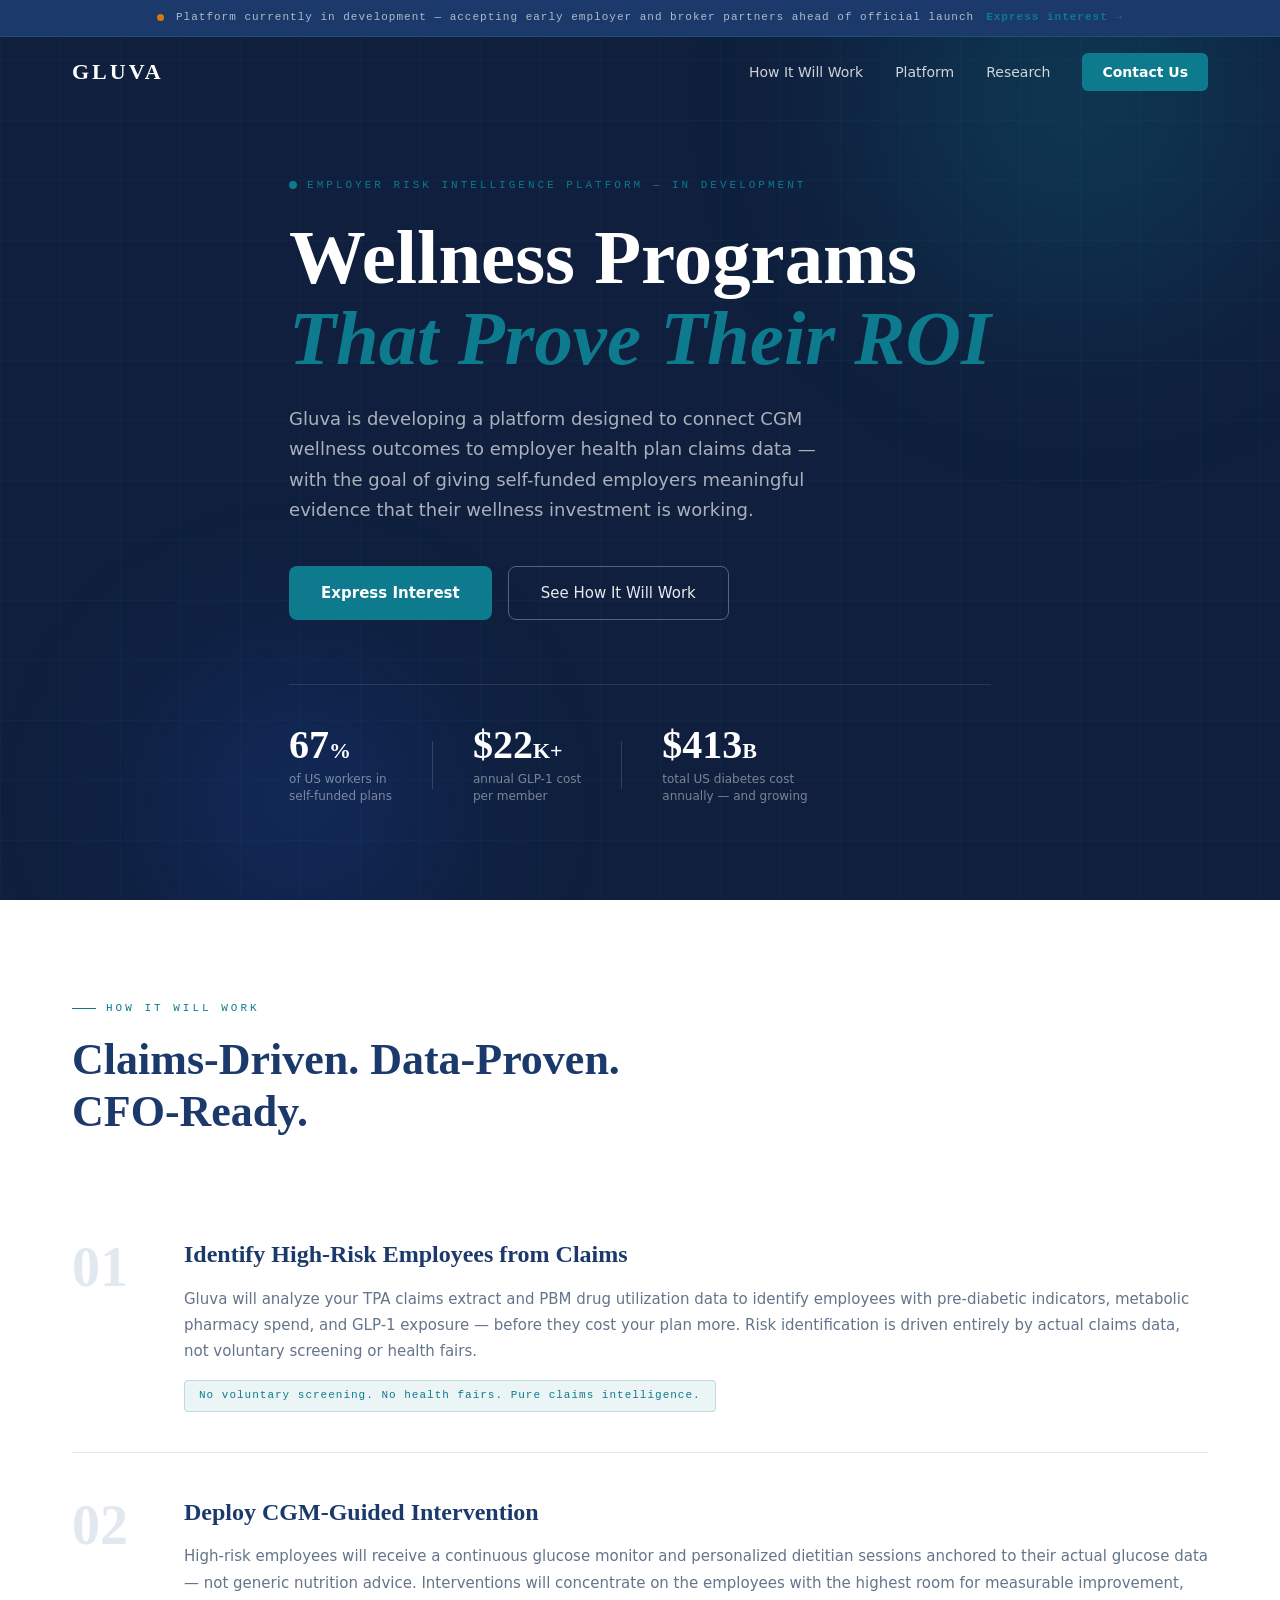
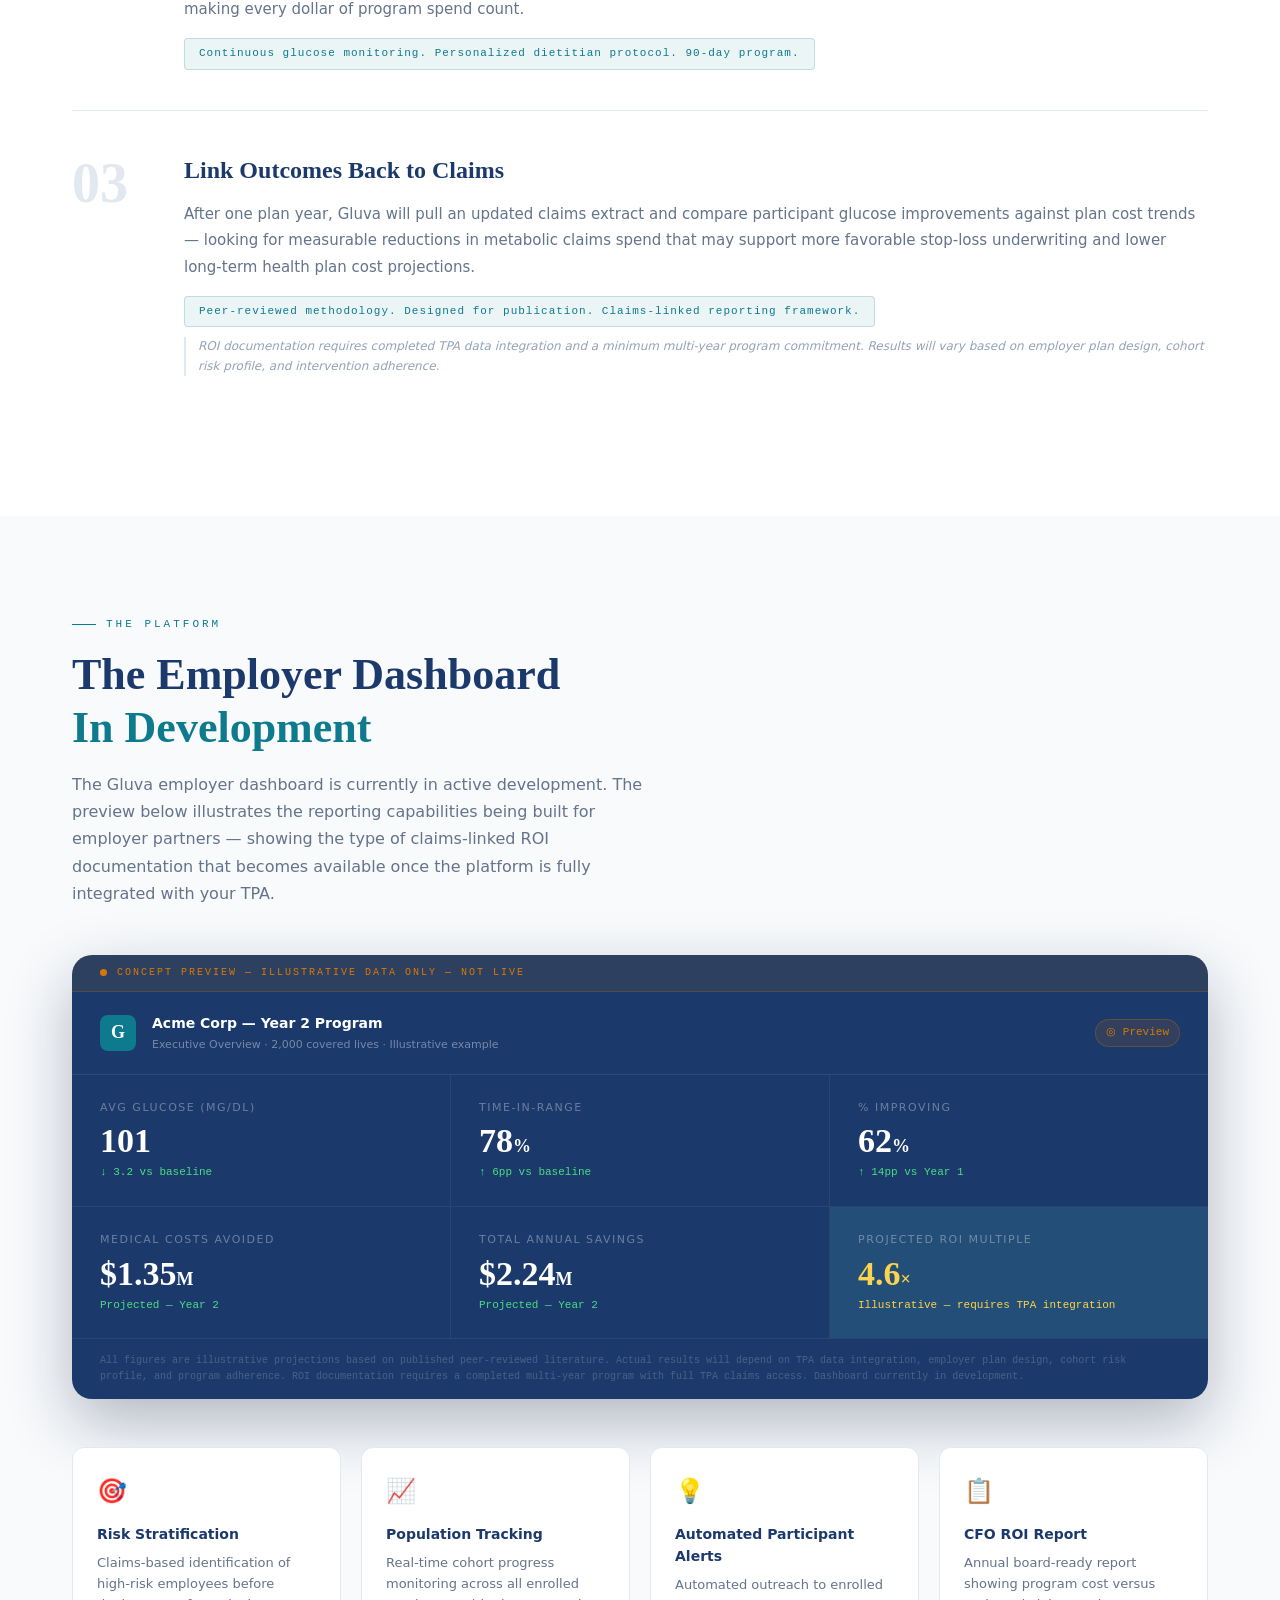
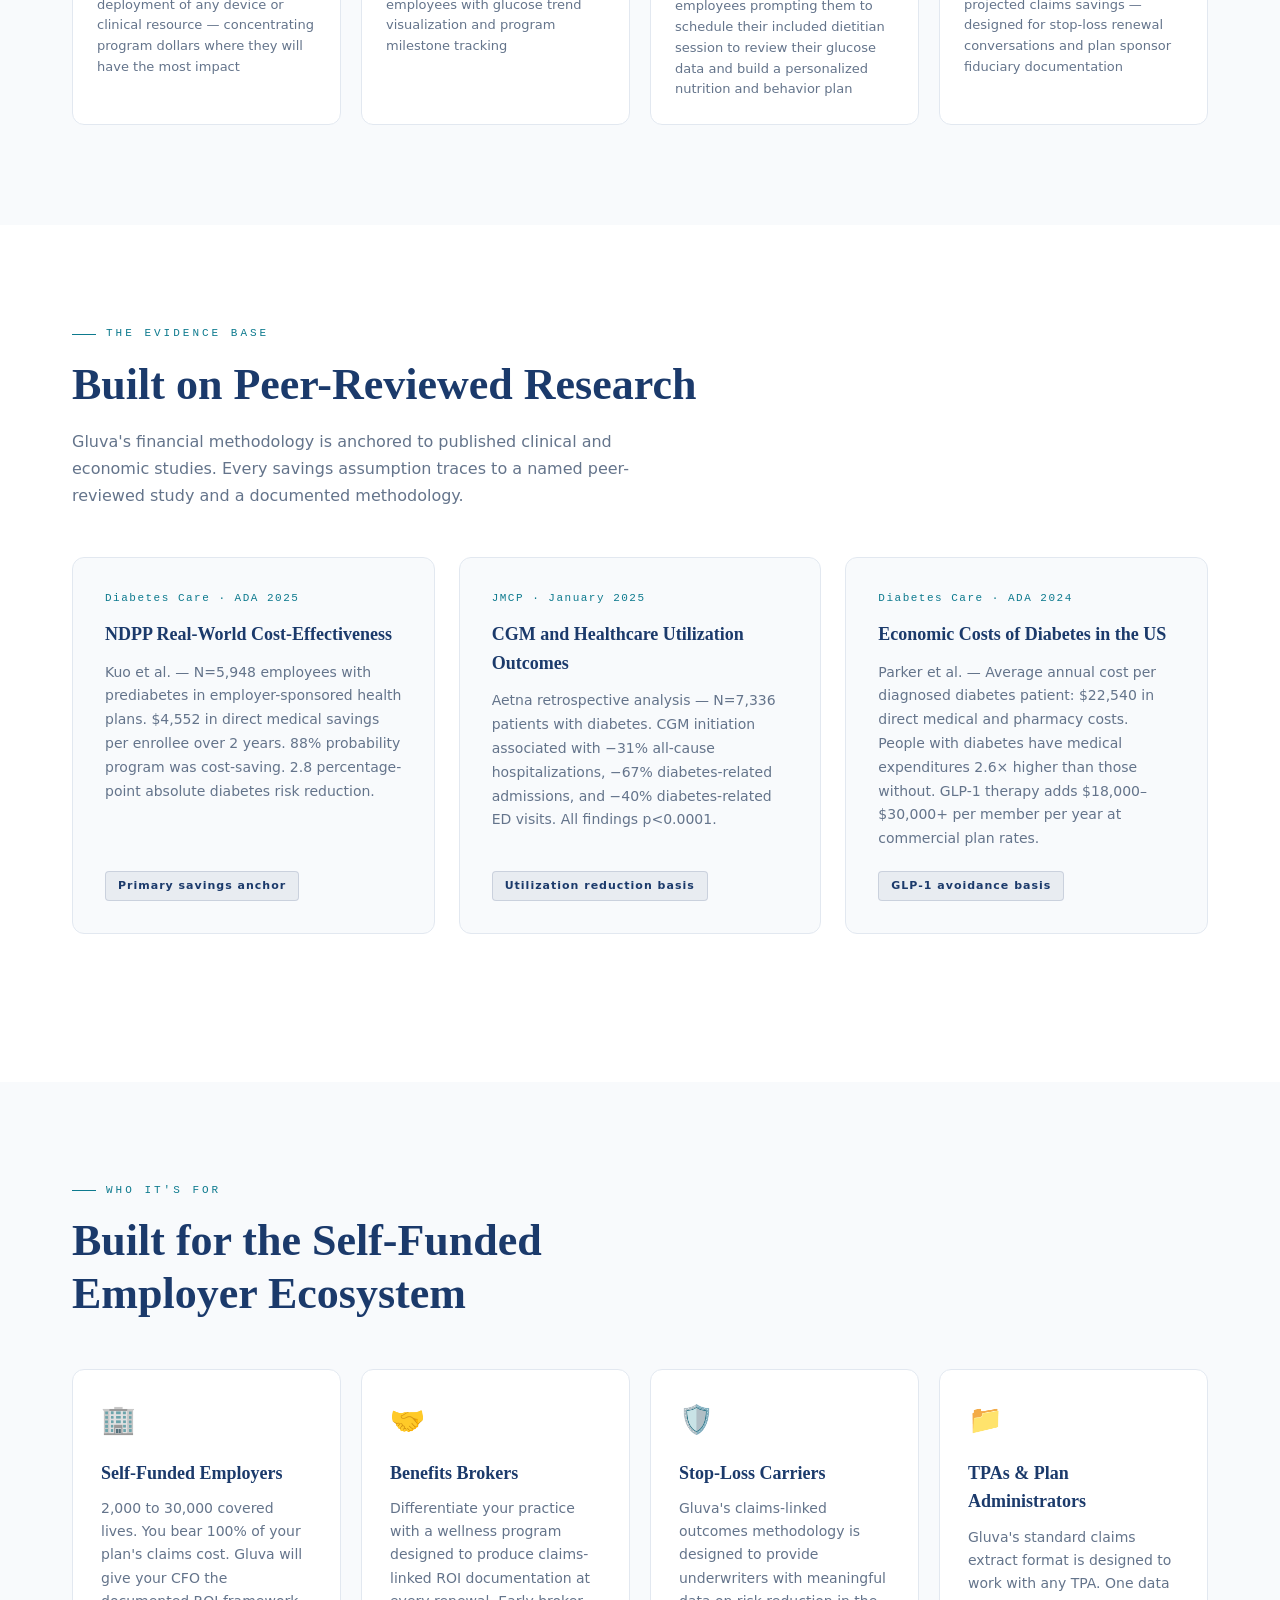
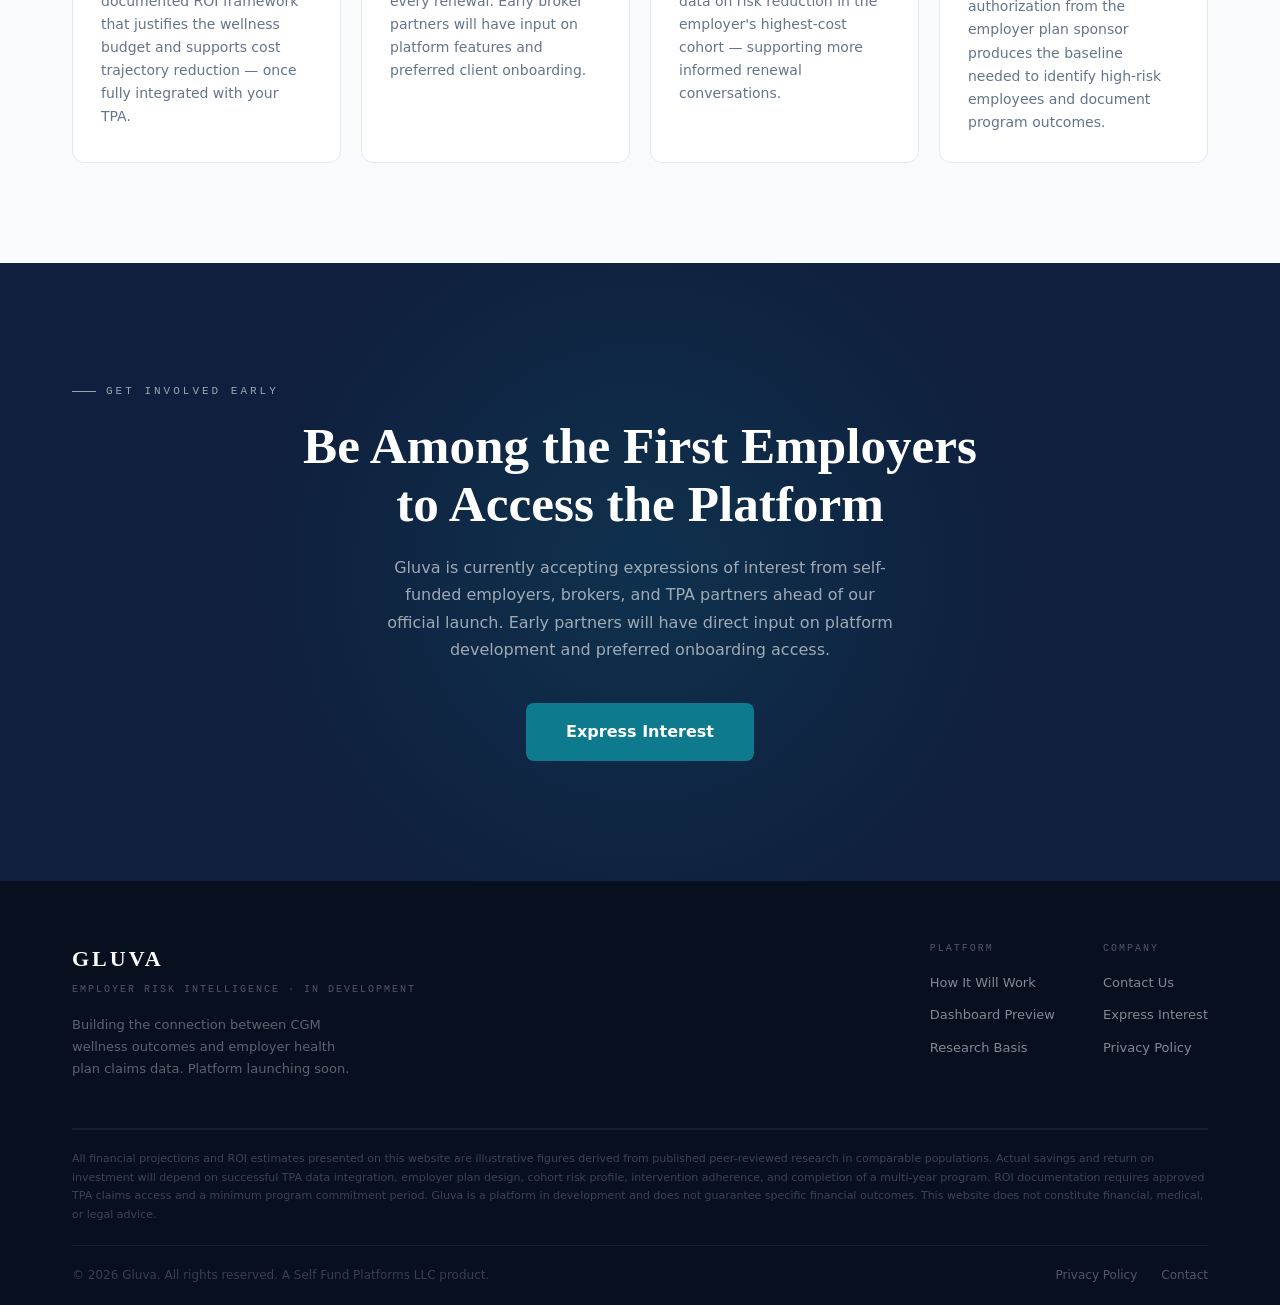
==== commit 9022522a: "Add files via upload" ====
--- a/index.html
+++ b/index.html
@@ -3,31 +3,24 @@
 <head>
 <meta charset="UTF-8">
 <meta name="viewport" content="width=device-width, initial-scale=1.0">
-<title>Gluva — Risk Intelligence</title>
+<title>Gluva — Employer Risk Intelligence</title>
 <meta name="description" content="Gluva is developing a platform designed to connect CGM wellness outcomes to employer health plan claims data — bringing meaningful measurability to self-funded employer wellness programs.">
 <link rel="preconnect" href="https://fonts.googleapis.com">
 <link rel="preconnect" href="https://fonts.gstatic.com" crossorigin>
-<link href="https://fonts.googleapis.com/css2?family=Inter:wght@300;400;500;600;700;800&family=JetBrains+Mono:wght@400;500&display=swap" rel="stylesheet">
+<link href="https://fonts.googleapis.com/css2?family=Playfair+Display:wght@400;700;900&family=DM+Sans:wght@300;400;500;600&family=DM+Mono:wght@400;500&display=swap" rel="stylesheet">
 <link rel="stylesheet" href="css/style.css">
 </head>
 <body>
 
+<!-- NAV -->
 <nav class="nav" id="nav">
   <div class="nav-inner">
-    <a href="index.html" class="nav-logo">
-      <div class="logo-mark">
-        <div class="lm-a"></div>
-        <div class="lm-b"></div>
-        <div class="lm-c"></div>
-        <div class="lm-d"></div>
-      </div>
-      <span>Gluva</span>
-    </a>
+    <a href="index.html" class="nav-logo">GLUVA</a>
     <div class="nav-links">
       <a href="#how-it-works">How It Will Work</a>
       <a href="#platform">Platform</a>
       <a href="#research">Research</a>
-      <a href="contact.html" class="nav-cta">Get Early Access</a>
+      <a href="contact.html" class="nav-cta">Contact Us</a>
     </div>
     <button class="nav-burger" id="burger" aria-label="Menu">
       <span></span><span></span><span></span>
@@ -35,188 +28,174 @@
   </div>
 </nav>
 
+<!-- MOBILE MENU -->
 <div class="mobile-menu" id="mobileMenu">
   <a href="#how-it-works" onclick="closeMobile()">How It Will Work</a>
   <a href="#platform" onclick="closeMobile()">Platform</a>
   <a href="#research" onclick="closeMobile()">Research</a>
-  <a href="contact.html">Get Early Access</a>
+  <a href="contact.html">Contact Us</a>
 </div>
 
-<div class="dev-banner">
-  <div class="dev-dot"></div>
-  Platform in development — accepting early employer and broker partners
-  <a href="contact.html" class="dev-link">Express interest →</a>
+<!-- LAUNCH BANNER -->
+<div class="launch-banner">
+  <span class="lb-dot"></span>
+  Platform currently in development — accepting early employer and broker partners ahead of official launch
+  <a href="contact.html" class="lb-link">Express interest →</a>
 </div>
 
 <!-- HERO -->
 <section class="hero">
-  <div class="hero-noise"></div>
-  <div class="hero-glow-1"></div>
-  <div class="hero-glow-2"></div>
+  <div class="hero-bg">
+    <div class="hero-grid"></div>
+    <div class="hero-orb hero-orb-1"></div>
+    <div class="hero-orb hero-orb-2"></div>
+  </div>
   <div class="hero-inner">
-    <div class="hero-pill">
-      <div class="pill-dot"></div>
-      Employer Risk Intelligence · In Development
-    </div>
-    <h1>Wellness that proves<br><span class="h1-accent">its own ROI</span></h1>
-    <p class="hero-p">Gluva is developing a platform to connect continuous glucose monitoring outcomes to employer health plan claims data — giving self-funded employers meaningful evidence that their wellness investment is working.</p>
-    <div class="hero-btns">
-      <a href="contact.html" class="btn-primary">Get Early Access</a>
-      <a href="#how-it-works" class="btn-outline">See How It Will Work</a>
+    <div class="hero-eyebrow">
+      <span class="dot"></span>
+      Employer Risk Intelligence Platform — In Development
+    </div>
+    <h1 class="hero-h1">
+      Wellness Programs<br>
+      <em>That Prove Their ROI</em>
+    </h1>
+    <p class="hero-sub">Gluva is developing a platform designed to connect CGM wellness outcomes to employer health plan claims data — with the goal of giving self-funded employers meaningful evidence that their wellness investment is working.</p>
+    <div class="hero-actions">
+      <a href="contact.html" class="btn-primary">Express Interest</a>
+      <a href="#how-it-works" class="btn-ghost">See How It Will Work</a>
     </div>
     <div class="hero-stats">
-      <div class="hstat">
-        <div class="hstat-n">67<span>%</span></div>
-        <div class="hstat-l">of US workers in<br>self-funded plans</div>
-      </div>
-      <div class="hstat-sep"></div>
-      <div class="hstat">
-        <div class="hstat-n">$22<span>K+</span></div>
-        <div class="hstat-l">annual GLP-1 cost<br>per member</div>
-      </div>
-      <div class="hstat-sep"></div>
-      <div class="hstat">
-        <div class="hstat-n">$413<span>B</span></div>
-        <div class="hstat-l">total US diabetes<br>cost annually</div>
-      </div>
-    </div>
-  </div>
-</section>
+      <div class="stat">
+        <div class="stat-num">67<span class="stat-unit">%</span></div>
+        <div class="stat-lbl">of US workers in<br>self-funded plans</div>
+      </div>
+      <div class="stat-div"></div>
+      <div class="stat">
+        <div class="stat-num">$22<span class="stat-unit">K+</span></div>
+        <div class="stat-lbl">annual GLP-1 cost<br>per member</div>
+      </div>
+      <div class="stat-div"></div>
+      <div class="stat">
+        <div class="stat-num">$413<span class="stat-unit">B</span></div>
+        <div class="stat-lbl">total US diabetes cost<br>annually — and growing</div>
+      </div>
+    </div>
+  </div>
+</section>
+
 
 <!-- HOW IT WILL WORK -->
 <section class="hiw" id="how-it-works">
   <div class="container">
-    <div class="eyebrow">How It Will Work</div>
-    <h2>Three steps from claims data<br>to documented impact</h2>
+    <div class="section-label">How It Will Work</div>
+    <h2>Claims-Driven. Data-Proven.<br>CFO-Ready.</h2>
     <div class="steps">
-      <div class="step-card">
+      <div class="step">
         <div class="step-num">01</div>
-        <div class="step-icon">
-          <svg width="28" height="28" viewBox="0 0 28 28" fill="none"><rect x="3" y="3" width="10" height="10" rx="2" fill="#6366F1"/><rect x="15" y="3" width="10" height="10" rx="2" fill="#8B5CF6" opacity="0.5"/><rect x="3" y="15" width="10" height="10" rx="2" fill="#8B5CF6" opacity="0.3"/><rect x="15" y="15" width="10" height="10" rx="2" fill="#6366F1" opacity="0.7"/></svg>
-        </div>
-        <h3>Identify from Claims</h3>
-        <p>Gluva will analyze your TPA claims extract and PBM drug utilization data to identify employees with pre-diabetic indicators, metabolic pharmacy spend, and GLP-1 exposure — before they cost your plan more.</p>
-        <div class="step-tag">No voluntary screening. Pure claims intelligence.</div>
-      </div>
-      <div class="step-card">
+        <div class="step-body">
+          <h3>Identify High-Risk Employees from Claims</h3>
+          <p>Gluva will analyze your TPA claims extract and PBM drug utilization data to identify employees with pre-diabetic indicators, metabolic pharmacy spend, and GLP-1 exposure — before they cost your plan more. Risk identification is driven entirely by actual claims data, not voluntary screening or health fairs.</p>
+          <div class="step-badge">No voluntary screening. No health fairs. Pure claims intelligence.</div>
+        </div>
+      </div>
+      <div class="step">
         <div class="step-num">02</div>
-        <div class="step-icon">
-          <svg width="28" height="28" viewBox="0 0 28 28" fill="none"><path d="M4 14 Q8 6 14 10 Q20 14 24 8" stroke="#6366F1" stroke-width="2.5" stroke-linecap="round" fill="none"/><circle cx="14" cy="10" r="3" fill="#8B5CF6"/><circle cx="4" cy="14" r="2" fill="#6366F1" opacity="0.5"/><circle cx="24" cy="8" r="2" fill="#6366F1" opacity="0.5"/></svg>
-        </div>
-        <h3>Deploy CGM Intervention</h3>
-        <p>High-risk employees will receive a continuous glucose monitor and personalized dietitian sessions anchored to their actual glucose data — not generic nutrition advice. Resources concentrate on employees with the highest room for measurable improvement.</p>
-        <div class="step-tag">Continuous glucose monitoring. Personalized protocol.</div>
-      </div>
-      <div class="step-card">
+        <div class="step-body">
+          <h3>Deploy CGM-Guided Intervention</h3>
+          <p>High-risk employees will receive a continuous glucose monitor and personalized dietitian sessions anchored to their actual glucose data — not generic nutrition advice. Interventions will concentrate on the employees with the highest room for measurable improvement, making every dollar of program spend count.</p>
+          <div class="step-badge">Continuous glucose monitoring. Personalized dietitian protocol. 90-day program.</div>
+        </div>
+      </div>
+      <div class="step">
         <div class="step-num">03</div>
-        <div class="step-icon">
-          <svg width="28" height="28" viewBox="0 0 28 28" fill="none"><rect x="3" y="16" width="5" height="9" rx="1.5" fill="#6366F1"/><rect x="11" y="11" width="5" height="14" rx="1.5" fill="#8B5CF6"/><rect x="19" y="6" width="5" height="19" rx="1.5" fill="#6366F1"/></svg>
-        </div>
-        <h3>Link Outcomes to Claims</h3>
-        <p>After one plan year, Gluva will pull an updated claims extract and compare participant glucose improvements against plan cost trends — looking for measurable reductions in metabolic claims spend that may support more favorable stop-loss underwriting and lower long-term health plan cost projections.</p>
-        <div class="step-tag">Claims-linked reporting. Stop-loss ready.</div>
-        <div class="step-disc">ROI documentation requires completed TPA data integration and a minimum multi-year program commitment. Results will vary based on employer plan design, cohort risk profile, and intervention adherence.</div>
-      </div>
-    </div>
-  </div>
-</section>
-
-<!-- PLATFORM -->
+        <div class="step-body">
+          <h3>Link Outcomes Back to Claims</h3>
+          <p>After one plan year, Gluva will pull an updated claims extract and compare participant glucose improvements against plan cost trends — looking for measurable reductions in metabolic claims spend that may support more favorable stop-loss underwriting and lower long-term health plan cost projections.</p>
+          <div class="step-badge">Peer-reviewed methodology. Designed for publication. Claims-linked reporting framework.</div>
+          <div class="step-disclaimer">ROI documentation requires completed TPA data integration and a minimum multi-year program commitment. Results will vary based on employer plan design, cohort risk profile, and intervention adherence.</div>
+        </div>
+      </div>
+    </div>
+  </div>
+</section>
+
+<!-- PLATFORM PREVIEW -->
 <section class="platform" id="platform">
   <div class="container">
-    <div class="eyebrow">The Platform</div>
-    <h2>Employer dashboard <span class="h2-muted">in development</span></h2>
-    <p class="section-p">The preview below illustrates the reporting capabilities being built. ROI figures shown are illustrative projections based on published peer-reviewed literature — not live results.</p>
-
-    <div class="dash-wrap">
-      <div class="dash-dev-strip">
-        <div class="dev-dot" style="background:#F59E0B;"></div>
-        Concept preview — illustrative data only — not live
-      </div>
-      <div class="dash-chrome">
-        <div class="dash-sidebar">
-          <div class="ds-logo">G</div>
-          <div class="ds-nav">
-            <div class="ds-item active">Overview</div>
-            <div class="ds-item">Population</div>
-            <div class="ds-item">Risk Score</div>
-            <div class="ds-item">Financial</div>
-            <div class="ds-item">GLP-1</div>
-          </div>
-        </div>
-        <div class="dash-main">
-          <div class="dash-topbar">
-            <div>
-              <div class="dash-co">Acme Corp · 2,000 lives · Year 2</div>
-              <div class="dash-sub">Executive overview · Illustrative</div>
-            </div>
-            <div class="dash-live">◎ Preview</div>
-          </div>
-          <div class="dash-grid">
-            <div class="dcard">
-              <div class="dc-lbl">Avg Glucose (mg/dL)</div>
-              <div class="dc-val">101</div>
-              <div class="dc-del pos">↓ 3.2 vs baseline</div>
-            </div>
-            <div class="dcard">
-              <div class="dc-lbl">Time in Range</div>
-              <div class="dc-val">78<span class="dc-unit">%</span></div>
-              <div class="dc-del pos">↑ 6pp vs baseline</div>
-            </div>
-            <div class="dcard">
-              <div class="dc-lbl">% Improving</div>
-              <div class="dc-val">62<span class="dc-unit">%</span></div>
-              <div class="dc-del pos">↑ 14pp vs Year 1</div>
-            </div>
-            <div class="dcard">
-              <div class="dc-lbl">Costs Avoided (proj.)</div>
-              <div class="dc-val">$1.35<span class="dc-unit">M</span></div>
-              <div class="dc-del pos">Projected · Year 2</div>
-            </div>
-            <div class="dcard">
-              <div class="dc-lbl">Total Savings (proj.)</div>
-              <div class="dc-val">$2.24<span class="dc-unit">M</span></div>
-              <div class="dc-del pos">Projected · Year 2</div>
-            </div>
-            <div class="dcard accent">
-              <div class="dc-lbl">Proj. ROI Multiple</div>
-              <div class="dc-val">4.6<span class="dc-unit">×</span></div>
-              <div class="dc-del gold">Illustrative · TPA req'd</div>
-            </div>
-          </div>
-          <div class="dash-note">All figures illustrative. Actual results require TPA data integration and multi-year program commitment.</div>
-        </div>
-      </div>
-    </div>
-
-    <div class="feat-grid">
-      <div class="feat">
-        <div class="feat-icon">
-          <svg width="20" height="20" viewBox="0 0 20 20" fill="none"><rect x="2" y="2" width="7" height="7" rx="1.5" fill="#6366F1"/><rect x="11" y="2" width="7" height="7" rx="1.5" fill="#8B5CF6" opacity="0.5"/><rect x="2" y="11" width="7" height="7" rx="1.5" fill="#8B5CF6" opacity="0.3"/><rect x="11" y="11" width="7" height="7" rx="1.5" fill="#6366F1" opacity="0.7"/></svg>
-        </div>
-        <div class="feat-title">Risk Stratification</div>
-        <div class="feat-body">Claims-based identification of high-risk employees before deployment of any device or clinical resource</div>
-      </div>
-      <div class="feat">
-        <div class="feat-icon">
-          <svg width="20" height="20" viewBox="0 0 20 20" fill="none"><path d="M2 10 Q5 4 10 7 Q15 10 18 5" stroke="#6366F1" stroke-width="2" stroke-linecap="round" fill="none"/></svg>
-        </div>
-        <div class="feat-title">Population Tracking</div>
-        <div class="feat-body">Real-time cohort progress monitoring with glucose trend visualization and milestone tracking</div>
-      </div>
-      <div class="feat">
-        <div class="feat-icon">
-          <svg width="20" height="20" viewBox="0 0 20 20" fill="none"><circle cx="10" cy="10" r="7" stroke="#6366F1" stroke-width="2"/><path d="M10 6v4l3 2" stroke="#6366F1" stroke-width="1.5" stroke-linecap="round"/></svg>
-        </div>
-        <div class="feat-title">Automated Alerts</div>
-        <div class="feat-body">Automated outreach to enrolled employees prompting them to schedule their included dietitian session to review glucose data and build a personalized plan</div>
-      </div>
-      <div class="feat">
-        <div class="feat-icon">
-          <svg width="20" height="20" viewBox="0 0 20 20" fill="none"><rect x="2" y="10" width="4" height="8" rx="1" fill="#6366F1"/><rect x="8" y="7" width="4" height="11" rx="1" fill="#8B5CF6"/><rect x="14" y="3" width="4" height="15" rx="1" fill="#6366F1"/></svg>
-        </div>
-        <div class="feat-title">CFO ROI Report</div>
-        <div class="feat-body">Annual board-ready report showing program cost versus projected claims savings — designed for stop-loss renewal conversations</div>
+    <div class="section-label">The Platform</div>
+    <h2>The Employer Dashboard<br><span class="accent">In Development</span></h2>
+    <p class="platform-sub">The Gluva employer dashboard is currently in active development. The preview below illustrates the reporting capabilities being built for employer partners — showing the type of claims-linked ROI documentation that becomes available once the platform is fully integrated with your TPA.</p>
+
+    <div class="dashboard-preview">
+      <div class="dash-dev-badge">
+        <span class="ddb-dot"></span>
+        Concept Preview — Illustrative Data Only — Not Live
+      </div>
+      <div class="dash-header">
+        <div class="dash-logo">G</div>
+        <div class="dash-title">
+          <div class="dash-company">Acme Corp — Year 2 Program</div>
+          <div class="dash-sub">Executive Overview · 2,000 covered lives · Illustrative example</div>
+        </div>
+        <div class="dash-badge preview">◎ Preview</div>
+      </div>
+      <div class="dash-metrics">
+        <div class="dash-metric">
+          <div class="dm-label">Avg Glucose (mg/dL)</div>
+          <div class="dm-val">101</div>
+          <div class="dm-delta green">↓ 3.2 vs baseline</div>
+        </div>
+        <div class="dash-metric">
+          <div class="dm-label">Time-in-Range</div>
+          <div class="dm-val">78<span class="dm-unit">%</span></div>
+          <div class="dm-delta green">↑ 6pp vs baseline</div>
+        </div>
+        <div class="dash-metric">
+          <div class="dm-label">% Improving</div>
+          <div class="dm-val">62<span class="dm-unit">%</span></div>
+          <div class="dm-delta green">↑ 14pp vs Year 1</div>
+        </div>
+        <div class="dash-metric">
+          <div class="dm-label">Medical Costs Avoided</div>
+          <div class="dm-val">$1.35<span class="dm-unit">M</span></div>
+          <div class="dm-delta green">Projected — Year 2</div>
+        </div>
+        <div class="dash-metric">
+          <div class="dm-label">Total Annual Savings</div>
+          <div class="dm-val">$2.24<span class="dm-unit">M</span></div>
+          <div class="dm-delta green">Projected — Year 2</div>
+        </div>
+        <div class="dash-metric highlight">
+          <div class="dm-label">Projected ROI Multiple</div>
+          <div class="dm-val gold">4.6<span class="dm-unit">×</span></div>
+          <div class="dm-delta gold">Illustrative — requires TPA integration</div>
+        </div>
+      </div>
+      <div class="dash-footer">
+        All figures are illustrative projections based on published peer-reviewed literature. Actual results will depend on TPA data integration, employer plan design, cohort risk profile, and program adherence. ROI documentation requires a completed multi-year program with full TPA claims access. Dashboard currently in development.
+      </div>
+    </div>
+
+    <div class="platform-features">
+      <div class="pf-item">
+        <div class="pf-icon">🎯</div>
+        <div class="pf-label">Risk Stratification</div>
+        <div class="pf-body">Claims-based identification of high-risk employees before deployment of any device or clinical resource — concentrating program dollars where they will have the most impact</div>
+      </div>
+      <div class="pf-item">
+        <div class="pf-icon">📈</div>
+        <div class="pf-label">Population Tracking</div>
+        <div class="pf-body">Real-time cohort progress monitoring across all enrolled employees with glucose trend visualization and program milestone tracking</div>
+      </div>
+      <div class="pf-item">
+        <div class="pf-icon">💡</div>
+        <div class="pf-label">Automated Participant Alerts</div>
+        <div class="pf-body">Automated outreach to enrolled employees prompting them to schedule their included dietitian session to review their glucose data and build a personalized nutrition and behavior plan</div>
+      </div>
+      <div class="pf-item">
+        <div class="pf-icon">📋</div>
+        <div class="pf-label">CFO ROI Report</div>
+        <div class="pf-body">Annual board-ready report showing program cost versus projected claims savings — designed for stop-loss renewal conversations and plan sponsor fiduciary documentation</div>
       </div>
     </div>
   </div>
@@ -225,70 +204,73 @@
 <!-- RESEARCH -->
 <section class="research" id="research">
   <div class="container">
-    <div class="eyebrow">The Evidence Base</div>
-    <h2>Built on peer-reviewed research</h2>
-    <p class="section-p">Gluva's financial methodology is anchored to published clinical and economic studies. Every savings assumption traces to a named peer-reviewed study and a documented methodology.</p>
-    <div class="studies">
-      <div class="study">
-        <div class="study-journal">Diabetes Care · ADA 2025</div>
-        <div class="study-title">NDPP Real-World Cost-Effectiveness</div>
-        <div class="study-body">Kuo et al. — N=5,948 employees with prediabetes in employer-sponsored health plans. $4,552 in direct medical savings per enrollee over 2 years. 88% probability program was cost-saving. 2.8 percentage-point absolute diabetes risk reduction.</div>
-        <div class="study-tag">Primary savings anchor</div>
-      </div>
-      <div class="study">
-        <div class="study-journal">JMCP · January 2025</div>
-        <div class="study-title">CGM and Healthcare Utilization Outcomes</div>
-        <div class="study-body">Aetna retrospective analysis — N=7,336 patients with diabetes. CGM initiation associated with −31% all-cause hospitalizations, −67% diabetes-related admissions, and −40% diabetes-related ED visits (all p&lt;0.0001).</div>
-        <div class="study-tag">Utilization reduction basis</div>
-      </div>
-      <div class="study">
-        <div class="study-journal">Diabetes Care · ADA 2024</div>
-        <div class="study-title">Economic Costs of Diabetes in the US</div>
-        <div class="study-body">Parker et al. — Average annual cost per diagnosed diabetes patient: $22,540 in direct medical and pharmacy costs. People with diabetes have medical expenditures 2.6× higher than those without. GLP-1 therapy adds $18,000–$30,000+ per member per year at commercial plan rates.</div>
-        <div class="study-tag">GLP-1 avoidance basis</div>
-      </div>
-    </div>
-  </div>
-</section>
-
-<!-- AUDIENCE -->
+    <div class="section-label">The Evidence Base</div>
+    <h2>Built on Peer-Reviewed Research</h2>
+    <p class="research-sub">Gluva's financial methodology is anchored to published clinical and economic studies. Every savings assumption traces to a named peer-reviewed study and a documented methodology.</p>
+    <div class="research-grid">
+      <div class="research-card">
+        <div class="rc-journal">Diabetes Care · ADA 2025</div>
+        <h3>NDPP Real-World Cost-Effectiveness</h3>
+        <p>Kuo et al. — N=5,948 employees with prediabetes in employer-sponsored health plans. $4,552 in direct medical savings per enrollee over 2 years. 88% probability program was cost-saving. 2.8 percentage-point absolute diabetes risk reduction.</p>
+        <div class="rc-tag">Primary savings anchor</div>
+      </div>
+      <div class="research-card">
+        <div class="rc-journal">JMCP · January 2025</div>
+        <h3>CGM and Healthcare Utilization Outcomes</h3>
+        <p>Aetna retrospective analysis — N=7,336 patients with diabetes. CGM initiation associated with −31% all-cause hospitalizations, −67% diabetes-related admissions, and −40% diabetes-related ED visits. All findings p&lt;0.0001.</p>
+        <div class="rc-tag">Utilization reduction basis</div>
+      </div>
+      <div class="research-card">
+        <div class="rc-journal">Diabetes Care · ADA 2024</div>
+        <h3>Economic Costs of Diabetes in the US</h3>
+        <p>Parker et al. — Average annual cost per diagnosed diabetes patient: $22,540 in direct medical and pharmacy costs. People with diabetes have medical expenditures 2.6× higher than those without. GLP-1 therapy adds $18,000–$30,000+ per member per year at commercial plan rates.</p>
+        <div class="rc-tag">GLP-1 avoidance basis</div>
+      </div>
+    </div>
+
+  </div>
+</section>
+
+<!-- WHO IT'S FOR -->
 <section class="audience">
   <div class="container">
-    <div class="eyebrow">Who It's For</div>
-    <h2>Built for the self-funded<br>employer ecosystem</h2>
-    <div class="aud-grid">
+    <div class="section-label">Who It's For</div>
+    <h2>Built for the Self-Funded<br>Employer Ecosystem</h2>
+    <div class="audience-grid">
       <div class="aud-card">
-        <div class="aud-num">01</div>
-        <div class="aud-title">Self-Funded Employers</div>
-        <div class="aud-body">2,000 to 30,000 covered lives. You bear 100% of your plan's claims cost. Gluva will give your CFO the documented ROI framework that justifies the wellness budget — once fully integrated with your TPA.</div>
+        <div class="aud-icon">🏢</div>
+        <h3>Self-Funded Employers</h3>
+        <p>2,000 to 30,000 covered lives. You bear 100% of your plan's claims cost. Gluva will give your CFO the documented ROI framework that justifies the wellness budget and supports cost trajectory reduction — once fully integrated with your TPA.</p>
       </div>
       <div class="aud-card">
-        <div class="aud-num">02</div>
-        <div class="aud-title">Benefits Brokers</div>
-        <div class="aud-body">Differentiate your practice with a wellness program designed to produce claims-linked ROI documentation at every renewal. Early broker partners will have input on platform features and preferred client onboarding.</div>
+        <div class="aud-icon">🤝</div>
+        <h3>Benefits Brokers</h3>
+        <p>Differentiate your practice with a wellness program designed to produce claims-linked ROI documentation at every renewal. Early broker partners will have input on platform features and preferred client onboarding.</p>
       </div>
       <div class="aud-card">
-        <div class="aud-num">03</div>
-        <div class="aud-title">Stop-Loss Carriers</div>
-        <div class="aud-body">Gluva's claims-linked outcomes methodology is designed to provide underwriters with meaningful data on risk reduction in the employer's highest-cost cohort — supporting more informed renewal conversations.</div>
+        <div class="aud-icon">🛡️</div>
+        <h3>Stop-Loss Carriers</h3>
+        <p>Gluva's claims-linked outcomes methodology is designed to provide underwriters with meaningful data on risk reduction in the employer's highest-cost cohort — supporting more informed renewal conversations.</p>
       </div>
       <div class="aud-card">
-        <div class="aud-num">04</div>
-        <div class="aud-title">TPAs & Plan Administrators</div>
-        <div class="aud-body">Gluva's standard claims extract format is designed to work with any TPA. One data authorization from the employer plan sponsor produces the baseline needed to identify high-risk employees and document program outcomes.</div>
+        <div class="aud-icon">📁</div>
+        <h3>TPAs & Plan Administrators</h3>
+        <p>Gluva's standard claims extract format is designed to work with any TPA. One data authorization from the employer plan sponsor produces the baseline needed to identify high-risk employees and document program outcomes.</p>
       </div>
     </div>
   </div>
 </section>
 
 <!-- CTA -->
-<section class="cta-sec">
-  <div class="cta-glow"></div>
+<section class="cta-section">
+  <div class="cta-bg">
+    <div class="cta-orb"></div>
+  </div>
   <div class="container">
     <div class="cta-inner">
-      <div class="eyebrow light">Get Involved Early</div>
-      <h2>Be among the first employers<br>to access the platform</h2>
-      <p>Gluva is accepting expressions of interest from self-funded employers, brokers, and TPA partners ahead of official launch. Early partners have direct input on platform development.</p>
+      <div class="section-label light">Get Involved Early</div>
+      <h2>Be Among the First Employers<br>to Access the Platform</h2>
+      <p>Gluva is currently accepting expressions of interest from self-funded employers, brokers, and TPA partners ahead of our official launch. Early partners will have direct input on platform development and preferred onboarding access.</p>
       <a href="contact.html" class="btn-primary large">Express Interest</a>
     </div>
   </div>
@@ -299,40 +281,32 @@
   <div class="container">
     <div class="footer-top">
       <div class="footer-brand">
-        <a href="index.html" class="nav-logo" style="margin-bottom:12px;display:inline-flex;">
-          <div class="logo-mark">
-            <div class="lm-a"></div>
-            <div class="lm-b"></div>
-            <div class="lm-c"></div>
-            <div class="lm-d"></div>
-          </div>
-          <span>Gluva</span>
-        </a>
-        <div class="footer-tag">Risk Intelligence · In Development</div>
-        <p class="footer-desc">Building the connection between CGM wellness outcomes and employer health plan claims data.</p>
-      </div>
-      <div class="footer-cols">
-        <div class="fcol">
-          <div class="fcol-hd">Platform</div>
+        <div class="footer-logo">GLUVA</div>
+        <div class="footer-tagline">Employer Risk Intelligence · In Development</div>
+        <p class="footer-desc">Building the connection between CGM wellness outcomes and employer health plan claims data. Platform launching soon.</p>
+      </div>
+      <div class="footer-links">
+        <div class="fl-col">
+          <div class="fl-label">Platform</div>
           <a href="#how-it-works">How It Will Work</a>
           <a href="#platform">Dashboard Preview</a>
           <a href="#research">Research Basis</a>
         </div>
-        <div class="fcol">
-          <div class="fcol-hd">Company</div>
+        <div class="fl-col">
+          <div class="fl-label">Company</div>
           <a href="contact.html">Contact Us</a>
           <a href="contact.html">Express Interest</a>
           <a href="privacy.html">Privacy Policy</a>
         </div>
       </div>
     </div>
-    <div class="footer-disc">
+    <div class="footer-disclaimer">
       All financial projections and ROI estimates presented on this website are illustrative figures derived from published peer-reviewed research in comparable populations. Actual savings and return on investment will depend on successful TPA data integration, employer plan design, cohort risk profile, intervention adherence, and completion of a multi-year program. ROI documentation requires approved TPA claims access and a minimum program commitment period. Gluva is a platform in development and does not guarantee specific financial outcomes. This website does not constitute financial, medical, or legal advice.
     </div>
-    <div class="footer-bot">
-      <div>© 2026 Gluva. All rights reserved. A Self Fund Platforms LLC product.</div>
-      <div class="fbot-links">
-        <a href="privacy.html">Privacy</a>
+    <div class="footer-bottom">
+      <div class="fb-left">© 2026 Gluva. All rights reserved. A Self Fund Platforms LLC product.</div>
+      <div class="fb-right">
+        <a href="privacy.html">Privacy Policy</a>
         <a href="contact.html">Contact</a>
       </div>
     </div>
--- a/css/style.css
+++ b/css/style.css
@@ -1,366 +1,631 @@
+/* ── TOKENS ─────────────────────────────────────── */
 :root {
-  --indigo: #6366F1;
-  --violet: #8B5CF6;
-  --indigo-dark: #4F46E5;
-  --bg: #0E0E1A;
-  --bg2: #13131F;
-  --bg3: #1A1A2E;
-  --white: #FFFFFF;
-  --muted: rgba(255,255,255,0.55);
-  --faint: rgba(255,255,255,0.12);
-  --line: rgba(255,255,255,0.08);
-  --gold: #F59E0B;
-  --green: #10B981;
-  --font: 'Inter', -apple-system, BlinkMacSystemFont, sans-serif;
-  --mono: 'JetBrains Mono', monospace;
-  --r: 12px;
-  --rlg: 20px;
-  --max: 1180px;
-}
-
+  --navy:   #1B3A6B;
+  --teal:   #0D7A8E;
+  --green:  #15803D;
+  --gold:   #D97706;
+  --slate:  #475569;
+  --muted:  #64748B;
+  --line:   #E2E8F0;
+  --lgray:  #F8FAFC;
+  --white:  #FFFFFF;
+  --dark:   #0F1F3D;
+
+  --font-display: 'Playfair Display', Georgia, serif;
+  --font-body:    'DM Sans', system-ui, sans-serif;
+  --font-mono:    'DM Mono', monospace;
+
+  --container: 1200px;
+  --radius: 12px;
+  --radius-lg: 20px;
+}
+
+/* ── RESET ──────────────────────────────────────── */
 *, *::before, *::after { box-sizing: border-box; margin: 0; padding: 0; }
 html { scroll-behavior: smooth; }
-body { font-family: var(--font); background: var(--bg); color: var(--white); overflow-x: hidden; line-height: 1.6; }
+body { font-family: var(--font-body); color: var(--slate); background: var(--white); line-height: 1.6; overflow-x: hidden; }
+img { max-width: 100%; display: block; }
 a { color: inherit; text-decoration: none; }
 
-/* LOGO MARK */
-.logo-mark {
-  width: 28px; height: 28px;
-  display: grid; grid-template-columns: 1fr 1fr; grid-template-rows: 1fr 1fr;
-  gap: 3px; flex-shrink: 0;
-}
-.lm-a { background: var(--indigo); border-radius: 4px; }
-.lm-b { background: var(--violet); border-radius: 4px; opacity: 0.7; }
-.lm-c { background: var(--violet); border-radius: 4px; opacity: 0.3; }
-.lm-d { background: var(--indigo); border-radius: 4px; opacity: 0.6; }
-
-/* NAV */
+/* ── CONTAINER ──────────────────────────────────── */
+.container { max-width: var(--container); margin: 0 auto; padding: 0 32px; }
+
+/* ── NAV ────────────────────────────────────────── */
 .nav {
-  position: fixed; top: 36px; left: 0; right: 0; z-index: 100;
-  transition: top .3s;
-}
-.nav.scrolled { top: 0; }
+  position: fixed; top: 0; left: 0; right: 0; z-index: 100;
+  padding: 0;
+  transition: background .3s, box-shadow .3s;
+}
+.nav.scrolled {
+  background: rgba(255,255,255,0.96);
+  backdrop-filter: blur(12px);
+  box-shadow: 0 1px 0 var(--line);
+}
 .nav-inner {
-  max-width: var(--max); margin: 0 auto; padding: 0 28px;
-  height: 64px; display: flex; align-items: center; justify-content: space-between;
-  background: rgba(14,14,26,0.85); backdrop-filter: blur(20px);
-  border-bottom: 1px solid var(--line);
+  max-width: var(--container); margin: 0 auto; padding: 0 32px;
+  height: 72px;
+  display: flex; align-items: center; justify-content: space-between;
 }
 .nav-logo {
+  font-family: var(--font-display);
+  font-size: 22px; font-weight: 900;
+  color: var(--white);
+  letter-spacing: 3px;
+  transition: color .3s;
+}
+.nav.scrolled .nav-logo { color: var(--navy); }
+.nav-links { display: flex; align-items: center; gap: 32px; }
+.nav-links a {
+  font-size: 14px; font-weight: 500; color: rgba(255,255,255,0.8);
+  transition: color .3s;
+}
+.nav.scrolled .nav-links a { color: var(--slate); }
+.nav-links a:hover { color: var(--white); }
+.nav.scrolled .nav-links a:hover { color: var(--navy); }
+.nav-cta {
+  background: var(--teal) !important;
+  color: var(--white) !important;
+  padding: 8px 20px;
+  border-radius: 6px;
+  font-weight: 600 !important;
+  transition: background .2s, transform .2s !important;
+}
+.nav-cta:hover { background: var(--navy) !important; transform: translateY(-1px); }
+.nav-cta.active { background: var(--navy) !important; }
+.nav-burger { display: none; flex-direction: column; gap: 5px; background: none; border: none; cursor: pointer; padding: 4px; }
+.nav-burger span { display: block; width: 24px; height: 2px; background: var(--white); border-radius: 2px; transition: background .3s; }
+.nav.scrolled .nav-burger span { background: var(--navy); }
+.mobile-menu {
+  display: none; position: fixed; top: 72px; left: 0; right: 0; z-index: 99;
+  background: var(--white); border-bottom: 1px solid var(--line);
+  padding: 20px 32px; flex-direction: column; gap: 16px;
+  box-shadow: 0 8px 24px rgba(0,0,0,0.08);
+}
+.mobile-menu.open { display: flex; }
+.mobile-menu a { font-size: 16px; font-weight: 500; color: var(--slate); padding: 8px 0; border-bottom: 1px solid var(--line); }
+
+/* ── SECTION LABELS ─────────────────────────────── */
+.section-label {
+  font-family: var(--font-mono);
+  font-size: 11px; font-weight: 500;
+  letter-spacing: 3px; text-transform: uppercase;
+  color: var(--teal);
+  margin-bottom: 16px;
   display: flex; align-items: center; gap: 10px;
-  font-size: 18px; font-weight: 700; color: var(--white); letter-spacing: -0.5px;
-}
-.nav-links { display: flex; align-items: center; gap: 28px; }
-.nav-links a { font-size: 14px; font-weight: 400; color: var(--muted); transition: color .2s; }
-.nav-links a:hover { color: var(--white); }
-.nav-cta {
-  background: var(--indigo) !important;
-  color: var(--white) !important;
-  padding: 8px 18px; border-radius: 8px;
-  font-weight: 500 !important; font-size: 14px !important;
-  transition: background .2s, transform .15s !important;
-}
-.nav-cta:hover { background: var(--indigo-dark) !important; transform: translateY(-1px); }
-.nav-burger { display: none; flex-direction: column; gap: 5px; background: none; border: none; cursor: pointer; padding: 4px; }
-.nav-burger span { display: block; width: 22px; height: 2px; background: var(--white); border-radius: 2px; }
-.mobile-menu {
-  display: none; position: fixed; top: 100px; left: 0; right: 0; z-index: 99;
-  background: var(--bg2); border-bottom: 1px solid var(--line);
-  padding: 20px 28px; flex-direction: column; gap: 16px;
-}
-.mobile-menu.open { display: flex; }
-.mobile-menu a { font-size: 16px; color: var(--muted); padding: 8px 0; border-bottom: 1px solid var(--line); }
-
-/* DEV BANNER */
-.dev-banner {
-  position: fixed; top: 0; left: 0; right: 0; z-index: 200;
-  background: var(--bg3); border-bottom: 1px solid rgba(99,102,241,0.3);
-  height: 36px; display: flex; align-items: center; justify-content: center; gap: 10px;
-  font-family: var(--mono); font-size: 11px; color: rgba(255,255,255,0.45); letter-spacing: 0.5px;
-}
-.dev-dot { width: 7px; height: 7px; border-radius: 50%; background: var(--gold); flex-shrink: 0; animation: blink 2s infinite; }
-@keyframes blink { 0%,100%{opacity:1}50%{opacity:0.4} }
-.dev-link { color: var(--indigo); font-weight: 500; transition: color .2s; margin-left: 4px; }
-.dev-link:hover { color: var(--violet); }
-
-/* CONTAINER */
-.container { max-width: var(--max); margin: 0 auto; padding: 0 28px; }
-
-/* EYEBROW */
-.eyebrow {
-  font-family: var(--mono); font-size: 11px; font-weight: 500;
-  letter-spacing: 3px; text-transform: uppercase; color: var(--indigo);
-  margin-bottom: 16px;
-}
-.eyebrow.light { color: rgba(255,255,255,0.5); }
-
-/* BUTTONS */
+}
+.section-label.light { color: rgba(255,255,255,0.6); }
+.section-label::before {
+  content: '';
+  display: inline-block; width: 24px; height: 1px;
+  background: currentColor;
+}
+
+/* ── BUTTONS ────────────────────────────────────── */
 .btn-primary {
   display: inline-flex; align-items: center; justify-content: center;
-  background: var(--indigo); color: var(--white);
-  font-family: var(--font); font-size: 15px; font-weight: 500;
-  padding: 12px 28px; border-radius: 10px; border: none; cursor: pointer;
-  transition: background .2s, transform .15s;
-}
-.btn-primary:hover { background: var(--indigo-dark); transform: translateY(-2px); }
-.btn-primary.large { font-size: 16px; padding: 14px 36px; }
-.btn-outline {
+  background: var(--teal); color: var(--white);
+  font-family: var(--font-body); font-size: 15px; font-weight: 600;
+  padding: 14px 32px; border-radius: 8px;
+  transition: background .2s, transform .2s, box-shadow .2s;
+  border: none; cursor: pointer; text-decoration: none;
+}
+.btn-primary:hover { background: var(--navy); transform: translateY(-2px); box-shadow: 0 8px 24px rgba(27,58,107,0.25); }
+.btn-primary.large { font-size: 16px; padding: 16px 40px; }
+.btn-primary.full { width: 100%; }
+.btn-ghost {
   display: inline-flex; align-items: center; justify-content: center;
-  background: transparent; color: var(--muted);
-  font-family: var(--font); font-size: 15px; font-weight: 400;
-  padding: 12px 28px; border-radius: 10px;
-  border: 1px solid var(--line); cursor: pointer;
-  transition: border-color .2s, color .2s;
-}
-.btn-outline:hover { border-color: rgba(255,255,255,0.25); color: var(--white); }
-
-/* HERO */
+  background: transparent; color: rgba(255,255,255,0.9);
+  font-family: var(--font-body); font-size: 15px; font-weight: 500;
+  padding: 14px 32px; border-radius: 8px;
+  border: 1px solid rgba(255,255,255,0.3);
+  transition: all .2s; text-decoration: none;
+}
+.btn-ghost:hover { background: rgba(255,255,255,0.1); border-color: rgba(255,255,255,0.5); }
+
+/* ── HERO ───────────────────────────────────────── */
 .hero {
-  min-height: 100vh; padding: 180px 28px 100px;
-  display: flex; align-items: center; position: relative; overflow: hidden;
-}
-.hero-noise {
+  min-height: 100vh;
+  background: var(--dark);
+  display: flex; align-items: center;
+  padding: 120px 0 80px;
+  position: relative; overflow: hidden;
+}
+.hero-bg {
   position: absolute; inset: 0; pointer-events: none;
-  background-image: url("data:image/svg+xml,%3Csvg viewBox='0 0 256 256' xmlns='http://www.w3.org/2000/svg'%3E%3Cfilter id='noise'%3E%3CfeTurbulence type='fractalNoise' baseFrequency='0.9' numOctaves='4' stitchTiles='stitch'/%3E%3C/filter%3E%3Crect width='100%25' height='100%25' filter='url(%23noise)' opacity='0.03'/%3E%3C/svg%3E");
-  opacity: 0.4;
-}
-.hero-glow-1 {
-  position: absolute; width: 700px; height: 700px; border-radius: 50%;
-  background: radial-gradient(circle, rgba(99,102,241,0.18) 0%, transparent 65%);
-  top: -200px; right: -100px; pointer-events: none;
-}
-.hero-glow-2 {
-  position: absolute; width: 500px; height: 500px; border-radius: 50%;
-  background: radial-gradient(circle, rgba(139,92,246,0.12) 0%, transparent 65%);
-  bottom: 0; left: -100px; pointer-events: none;
+}
+.hero-grid {
+  position: absolute; inset: 0;
+  background-image:
+    linear-gradient(rgba(13,122,142,0.07) 1px, transparent 1px),
+    linear-gradient(90deg, rgba(13,122,142,0.07) 1px, transparent 1px);
+  background-size: 60px 60px;
+}
+.hero-orb {
+  position: absolute; border-radius: 50%;
+  filter: blur(80px); opacity: 0.35;
+}
+.hero-orb-1 {
+  width: 600px; height: 600px;
+  background: radial-gradient(circle, var(--teal), transparent 70%);
+  top: -200px; right: -100px;
+}
+.hero-orb-2 {
+  width: 400px; height: 400px;
+  background: radial-gradient(circle, #1E4FBF, transparent 70%);
+  bottom: -100px; left: 100px;
 }
 .hero-inner {
   position: relative; z-index: 1;
-  max-width: var(--max); margin: 0 auto; width: 100%;
-  animation: fadeup .7s ease both;
-}
-@keyframes fadeup { from{opacity:0;transform:translateY(20px)}to{opacity:1;transform:translateY(0)} }
-.hero-pill {
+  max-width: var(--container); margin: 0 auto; padding: 0 32px;
+  animation: fadeUp .8s ease both;
+}
+@keyframes fadeUp {
+  from { opacity: 0; transform: translateY(24px); }
+  to   { opacity: 1; transform: translateY(0); }
+}
+.hero-eyebrow {
+  display: inline-flex; align-items: center; gap: 10px;
+  font-family: var(--font-mono); font-size: 11px; letter-spacing: 3px; text-transform: uppercase;
+  color: var(--teal); margin-bottom: 24px;
+}
+.hero-eyebrow .dot {
+  width: 8px; height: 8px; border-radius: 50%; background: var(--teal);
+  animation: pulse 2s infinite;
+}
+@keyframes pulse {
+  0%, 100% { opacity: 1; transform: scale(1); }
+  50% { opacity: 0.6; transform: scale(0.85); }
+}
+.hero-h1 {
+  font-family: var(--font-display);
+  font-size: clamp(42px, 6vw, 80px);
+  font-weight: 900; line-height: 1.05;
+  color: var(--white);
+  margin-bottom: 24px;
+  max-width: 800px;
+}
+.hero-h1 em {
+  font-style: italic; color: var(--teal);
+}
+.hero-sub {
+  font-size: 18px; color: rgba(255,255,255,0.65);
+  max-width: 560px; line-height: 1.7;
+  margin-bottom: 40px;
+}
+.hero-actions { display: flex; gap: 16px; flex-wrap: wrap; margin-bottom: 64px; }
+.hero-stats {
+  display: flex; align-items: center; gap: 40px; flex-wrap: wrap;
+  padding-top: 40px;
+  border-top: 1px solid rgba(255,255,255,0.1);
+}
+.stat-num {
+  font-family: var(--font-display);
+  font-size: 40px; font-weight: 900; color: var(--white); line-height: 1;
+}
+.stat-unit { font-size: 22px; }
+.stat-lbl { font-size: 12px; color: rgba(255,255,255,0.45); margin-top: 6px; line-height: 1.4; }
+.stat-div { width: 1px; height: 48px; background: rgba(255,255,255,0.15); }
+
+/* ── PROBLEM ────────────────────────────────────── */
+.problem { padding: 100px 0; background: var(--lgray); }
+.problem h2 {
+  font-family: var(--font-display);
+  font-size: clamp(28px, 3.5vw, 44px); font-weight: 700;
+  color: var(--navy); line-height: 1.2; margin-bottom: 48px;
+}
+.problem-grid { display: grid; grid-template-columns: repeat(3,1fr); gap: 24px; }
+.problem-card {
+  background: var(--white); border-radius: var(--radius);
+  padding: 32px; border: 1px solid var(--line);
+  transition: box-shadow .2s, transform .2s;
+}
+.problem-card:hover { box-shadow: 0 8px 32px rgba(27,58,107,0.1); transform: translateY(-3px); }
+.problem-icon { font-size: 28px; margin-bottom: 16px; }
+.problem-card h3 { font-family: var(--font-display); font-size: 20px; color: var(--navy); margin-bottom: 12px; }
+.problem-card p { font-size: 14px; color: var(--muted); line-height: 1.7; }
+
+/* ── HOW IT WORKS ───────────────────────────────── */
+.hiw { padding: 100px 0; background: var(--white); }
+.hiw h2 {
+  font-family: var(--font-display);
+  font-size: clamp(28px, 3.5vw, 44px); font-weight: 700;
+  color: var(--navy); line-height: 1.2; margin-bottom: 56px;
+}
+.steps { display: flex; flex-direction: column; gap: 0; }
+.step {
+  display: grid; grid-template-columns: 80px 1fr;
+  gap: 32px; padding: 40px 0;
+  border-bottom: 1px solid var(--line);
+  position: relative;
+}
+.step:last-child { border-bottom: none; }
+.step-num {
+  font-family: var(--font-display);
+  font-size: 56px; font-weight: 900;
+  color: var(--line); line-height: 1;
+  padding-top: 4px;
+  transition: color .3s;
+}
+.step:hover .step-num { color: var(--teal); }
+.step-body h3 {
+  font-family: var(--font-display);
+  font-size: 24px; font-weight: 700;
+  color: var(--navy); margin-bottom: 12px;
+}
+.step-body p { font-size: 15px; color: var(--muted); line-height: 1.75; margin-bottom: 16px; }
+.step-badge {
+  display: inline-flex; align-items: center;
+  background: rgba(13,122,142,0.08);
+  border: 1px solid rgba(13,122,142,0.2);
+  color: var(--teal);
+  font-family: var(--font-mono); font-size: 11px; letter-spacing: 1px;
+  padding: 6px 14px; border-radius: 4px;
+}
+
+/* ── PLATFORM ───────────────────────────────────── */
+.platform { padding: 100px 0; background: var(--lgray); }
+.platform h2 {
+  font-family: var(--font-display);
+  font-size: clamp(28px, 3.5vw, 44px); font-weight: 700;
+  color: var(--navy); line-height: 1.2; margin-bottom: 16px;
+}
+.accent { color: var(--teal); }
+.platform-sub { font-size: 16px; color: var(--muted); max-width: 600px; margin-bottom: 48px; line-height: 1.7; }
+
+.dashboard-preview {
+  background: var(--navy); border-radius: var(--radius-lg);
+  overflow: hidden; margin-bottom: 48px;
+  box-shadow: 0 24px 64px rgba(15,31,61,0.3);
+}
+.dash-header {
+  display: flex; align-items: center; gap: 16px;
+  padding: 20px 28px;
+  border-bottom: 1px solid rgba(255,255,255,0.08);
+}
+.dash-logo {
+  width: 36px; height: 36px;
+  background: var(--teal); border-radius: 8px;
+  display: flex; align-items: center; justify-content: center;
+  font-family: var(--font-display); font-size: 18px; font-weight: 900; color: var(--white);
+}
+.dash-company { font-size: 14px; font-weight: 600; color: var(--white); }
+.dash-sub { font-size: 11px; color: rgba(255,255,255,0.4); margin-top: 2px; }
+.dash-badge {
+  margin-left: auto; font-family: var(--font-mono); font-size: 11px;
+  padding: 4px 10px; border-radius: 20px;
+}
+.dash-badge.live { color: #4ADE80; background: rgba(74,222,128,0.12); border: 1px solid rgba(74,222,128,0.25); }
+.dash-metrics {
+  display: grid; grid-template-columns: repeat(3,1fr);
+  gap: 1px; background: rgba(255,255,255,0.06);
+}
+.dash-metric {
+  padding: 24px 28px; background: var(--navy);
+}
+.dash-metric.highlight { background: rgba(13,122,142,0.15); }
+.dm-label { font-size: 11px; letter-spacing: 1.5px; text-transform: uppercase; color: rgba(255,255,255,0.35); margin-bottom: 8px; }
+.dm-val {
+  font-family: var(--font-display);
+  font-size: 34px; font-weight: 900; color: var(--white); line-height: 1;
+}
+.dm-val.gold { color: #FCD34D; }
+.dm-unit { font-size: 18px; }
+.dm-delta { font-family: var(--font-mono); font-size: 11px; margin-top: 6px; }
+.dm-delta.green { color: #4ADE80; }
+.dm-delta.gold { color: #FCD34D; }
+.dash-footer {
+  padding: 14px 28px;
+  font-family: var(--font-mono); font-size: 10px;
+  color: rgba(255,255,255,0.2);
+  border-top: 1px solid rgba(255,255,255,0.06);
+}
+.platform-features {
+  display: grid; grid-template-columns: repeat(4,1fr); gap: 20px;
+}
+.pf-item {
+  background: var(--white); border-radius: var(--radius);
+  padding: 24px; border: 1px solid var(--line);
+  transition: box-shadow .2s, transform .2s;
+}
+.pf-item:hover { box-shadow: 0 4px 20px rgba(27,58,107,0.08); transform: translateY(-2px); }
+.pf-icon { font-size: 24px; margin-bottom: 12px; }
+.pf-label { font-size: 14px; font-weight: 600; color: var(--navy); margin-bottom: 8px; }
+.pf-body { font-size: 13px; color: var(--muted); line-height: 1.6; }
+
+/* ── RESEARCH ────────────────────────────────────── */
+.research { padding: 100px 0; background: var(--white); }
+.research h2 {
+  font-family: var(--font-display);
+  font-size: clamp(28px, 3.5vw, 44px); font-weight: 700;
+  color: var(--navy); line-height: 1.2; margin-bottom: 16px;
+}
+.research-sub { font-size: 16px; color: var(--muted); max-width: 600px; margin-bottom: 48px; line-height: 1.7; }
+.research-grid { display: grid; grid-template-columns: repeat(3,1fr); gap: 24px; margin-bottom: 48px; }
+.research-card {
+  background: var(--lgray); border-radius: var(--radius);
+  padding: 32px; border: 1px solid var(--line);
+  display: flex; flex-direction: column;
+}
+.rc-journal {
+  font-family: var(--font-mono); font-size: 11px; letter-spacing: 1.5px;
+  color: var(--teal); margin-bottom: 12px;
+}
+.research-card h3 { font-family: var(--font-display); font-size: 18px; color: var(--navy); margin-bottom: 12px; }
+.research-card p { font-size: 14px; color: var(--muted); line-height: 1.7; flex: 1; margin-bottom: 20px; }
+.rc-tag {
+  display: inline-flex; align-items: center;
+  background: rgba(27,58,107,0.07); border: 1px solid rgba(27,58,107,0.15);
+  color: var(--navy); font-size: 11px; font-weight: 600; letter-spacing: 1px;
+  padding: 5px 12px; border-radius: 4px; width: fit-content;
+  margin-top: auto;
+}
+.research-pilot {
+  background: var(--navy); border-radius: var(--radius-lg);
+  padding: 48px; color: var(--white);
+}
+.rp-badge {
   display: inline-flex; align-items: center; gap: 8px;
-  background: rgba(99,102,241,0.12); border: 1px solid rgba(99,102,241,0.3);
-  color: rgba(255,255,255,0.6); font-family: var(--mono); font-size: 11px; letter-spacing: 2px;
-  padding: 6px 14px; border-radius: 20px; margin-bottom: 28px;
-}
-.pill-dot { width: 6px; height: 6px; border-radius: 50%; background: var(--indigo); animation: blink 2s infinite; }
-h1 {
-  font-size: clamp(48px, 7vw, 88px); font-weight: 800; line-height: 1.05;
-  letter-spacing: -3px; color: var(--white); margin-bottom: 24px;
-}
-.h1-accent { color: var(--indigo); }
-.hero-p {
-  font-size: 18px; color: var(--muted); max-width: 540px; line-height: 1.75; margin-bottom: 36px;
-}
-.hero-btns { display: flex; gap: 14px; flex-wrap: wrap; margin-bottom: 72px; }
-.hero-stats { display: flex; align-items: center; gap: 40px; flex-wrap: wrap; padding-top: 40px; border-top: 1px solid var(--line); }
-.hstat-n { font-size: 38px; font-weight: 800; color: var(--white); letter-spacing: -2px; line-height: 1; }
-.hstat-n span { font-size: 20px; font-weight: 600; }
-.hstat-l { font-size: 12px; color: rgba(255,255,255,0.35); margin-top: 5px; line-height: 1.4; }
-.hstat-sep { width: 1px; height: 44px; background: var(--line); }
-
-/* HOW IT WORKS */
-.hiw { padding: 120px 0; }
-h2 { font-size: clamp(28px, 3.5vw, 46px); font-weight: 700; letter-spacing: -1.5px; color: var(--white); margin-bottom: 16px; line-height: 1.1; }
-.h2-muted { color: rgba(255,255,255,0.35); }
-.section-p { font-size: 16px; color: var(--muted); max-width: 560px; margin-bottom: 56px; line-height: 1.75; }
-.steps { display: grid; grid-template-columns: repeat(3,1fr); gap: 20px; }
-.step-card {
-  background: var(--bg2); border: 1px solid var(--line); border-radius: var(--rlg);
-  padding: 28px; position: relative; overflow: hidden;
-  transition: border-color .2s, transform .2s;
-}
-.step-card:hover { border-color: rgba(99,102,241,0.4); transform: translateY(-3px); }
-.step-card::before {
-  content: ''; position: absolute; inset: 0;
-  background: radial-gradient(circle at top right, rgba(99,102,241,0.06), transparent 60%);
-  pointer-events: none;
-}
-.step-num { font-family: var(--mono); font-size: 11px; color: var(--indigo); letter-spacing: 2px; margin-bottom: 16px; }
-.step-icon { margin-bottom: 14px; }
-.step-card h3 { font-size: 18px; font-weight: 600; color: var(--white); margin-bottom: 12px; letter-spacing: -0.5px; }
-.step-card p { font-size: 14px; color: var(--muted); line-height: 1.7; margin-bottom: 16px; }
-.step-tag {
-  display: inline-flex; background: rgba(99,102,241,0.1); border: 1px solid rgba(99,102,241,0.2);
-  color: var(--indigo); font-family: var(--mono); font-size: 10px; letter-spacing: 1px;
-  padding: 5px 12px; border-radius: 6px; margin-bottom: 12px;
-}
-.step-disc { font-size: 11px; color: rgba(255,255,255,0.25); line-height: 1.6; border-left: 2px solid var(--line); padding-left: 10px; }
-
-/* PLATFORM */
-.platform { padding: 120px 0; background: var(--bg2); }
-.dash-wrap { border-radius: var(--rlg); overflow: hidden; border: 1px solid var(--line); margin-bottom: 48px; }
-.dash-dev-strip {
-  display: flex; align-items: center; gap: 8px; padding: 10px 20px;
-  background: rgba(245,158,11,0.08); border-bottom: 1px solid rgba(245,158,11,0.2);
-  font-family: var(--mono); font-size: 10px; letter-spacing: 2px; text-transform: uppercase;
-  color: rgba(255,255,255,0.35);
-}
-.dash-chrome { display: grid; grid-template-columns: 180px 1fr; }
-.dash-sidebar {
-  background: var(--bg3); border-right: 1px solid var(--line); padding: 20px 16px;
-}
-.ds-logo {
-  width: 34px; height: 34px; background: var(--indigo); border-radius: 8px;
+  font-family: var(--font-mono); font-size: 11px; letter-spacing: 2px; text-transform: uppercase;
+  color: var(--teal); margin-bottom: 16px;
+}
+.rp-badge::before {
+  content: ''; width: 8px; height: 8px; border-radius: 50%;
+  background: var(--teal); animation: pulse 2s infinite;
+}
+.research-pilot h3 { font-family: var(--font-display); font-size: 26px; font-weight: 700; margin-bottom: 16px; }
+.research-pilot p { font-size: 15px; color: rgba(255,255,255,0.65); line-height: 1.75; margin-bottom: 28px; max-width: 720px; }
+.rp-specs {
+  display: flex; flex-wrap: wrap; gap: 10px;
+}
+.rp-specs span {
+  background: rgba(255,255,255,0.07); border: 1px solid rgba(255,255,255,0.12);
+  color: rgba(255,255,255,0.7); font-size: 12px;
+  padding: 6px 14px; border-radius: 4px;
+}
+
+/* ── AUDIENCE ────────────────────────────────────── */
+.audience { padding: 100px 0; background: var(--lgray); }
+.audience h2 {
+  font-family: var(--font-display);
+  font-size: clamp(28px, 3.5vw, 44px); font-weight: 700;
+  color: var(--navy); line-height: 1.2; margin-bottom: 48px;
+}
+.audience-grid { display: grid; grid-template-columns: repeat(4,1fr); gap: 20px; }
+.aud-card {
+  background: var(--white); border-radius: var(--radius);
+  padding: 28px; border: 1px solid var(--line);
+  transition: box-shadow .2s, transform .2s;
+}
+.aud-card:hover { box-shadow: 0 8px 32px rgba(27,58,107,0.1); transform: translateY(-3px); }
+.aud-icon { font-size: 28px; margin-bottom: 16px; }
+.aud-card h3 { font-family: var(--font-display); font-size: 18px; color: var(--navy); margin-bottom: 10px; }
+.aud-card p { font-size: 14px; color: var(--muted); line-height: 1.65; }
+
+/* ── CTA SECTION ─────────────────────────────────── */
+.cta-section {
+  padding: 120px 0;
+  background: var(--dark);
+  position: relative; overflow: hidden; text-align: center;
+}
+.cta-bg { position: absolute; inset: 0; pointer-events: none; }
+.cta-orb {
+  position: absolute; width: 800px; height: 800px; border-radius: 50%;
+  background: radial-gradient(circle, rgba(13,122,142,0.2), transparent 70%);
+  top: 50%; left: 50%; transform: translate(-50%, -50%);
+}
+.cta-inner { position: relative; z-index: 1; }
+.cta-inner h2 {
+  font-family: var(--font-display);
+  font-size: clamp(28px, 4vw, 52px); font-weight: 900;
+  color: var(--white); line-height: 1.15; margin-bottom: 20px;
+}
+.cta-inner p { font-size: 16px; color: rgba(255,255,255,0.6); max-width: 520px; margin: 0 auto 40px; line-height: 1.7; }
+
+/* ── FOOTER ─────────────────────────────────────── */
+.footer { background: #080F1E; padding: 60px 0 0; }
+.footer-top { display: grid; grid-template-columns: 1fr auto; gap: 60px; padding-bottom: 48px; border-bottom: 1px solid rgba(255,255,255,0.07); }
+.footer-logo { font-family: var(--font-display); font-size: 22px; font-weight: 900; color: var(--white); letter-spacing: 3px; margin-bottom: 6px; }
+.footer-tagline { font-family: var(--font-mono); font-size: 10px; letter-spacing: 2px; text-transform: uppercase; color: rgba(255,255,255,0.3); margin-bottom: 16px; }
+.footer-desc { font-size: 13px; color: rgba(255,255,255,0.35); line-height: 1.7; max-width: 280px; }
+.footer-links { display: flex; gap: 48px; }
+.fl-col { display: flex; flex-direction: column; gap: 12px; }
+.fl-label { font-family: var(--font-mono); font-size: 10px; letter-spacing: 2px; text-transform: uppercase; color: rgba(255,255,255,0.3); margin-bottom: 4px; }
+.fl-col a { font-size: 13px; color: rgba(255,255,255,0.5); transition: color .2s; }
+.fl-col a:hover { color: var(--white); }
+.footer-bottom {
+  display: flex; justify-content: space-between; align-items: center;
+  padding: 20px 0; margin-top: 0;
+}
+.fb-left { font-size: 12px; color: rgba(255,255,255,0.2); }
+.fb-right { display: flex; gap: 24px; }
+.fb-right a { font-size: 12px; color: rgba(255,255,255,0.3); transition: color .2s; }
+.fb-right a:hover { color: var(--white); }
+
+/* ── CONTACT PAGE ───────────────────────────────── */
+.contact-hero {
+  padding: 160px 0 80px;
+  background: var(--dark);
+}
+.contact-hero h1 {
+  font-family: var(--font-display);
+  font-size: clamp(36px, 5vw, 64px); font-weight: 900;
+  color: var(--white); line-height: 1.1; margin-bottom: 20px;
+}
+.contact-hero .section-label { color: var(--teal); }
+.contact-hero p { font-size: 16px; color: rgba(255,255,255,0.6); max-width: 520px; line-height: 1.7; }
+
+.contact-body { padding: 80px 0 100px; }
+.contact-grid { display: grid; grid-template-columns: 1fr 380px; gap: 48px; align-items: start; }
+
+.contact-form-wrap h2 {
+  font-family: var(--font-display); font-size: 28px; font-weight: 700;
+  color: var(--navy); margin-bottom: 28px;
+}
+.contact-form { display: flex; flex-direction: column; gap: 20px; }
+.form-row { display: grid; grid-template-columns: 1fr 1fr; gap: 16px; }
+.form-group { display: flex; flex-direction: column; gap: 6px; }
+.form-group label { font-size: 13px; font-weight: 600; color: var(--navy); }
+.form-group input,
+.form-group select,
+.form-group textarea {
+  font-family: var(--font-body); font-size: 15px; color: var(--slate);
+  background: var(--lgray); border: 1px solid var(--line);
+  border-radius: 8px; padding: 12px 16px;
+  outline: none; transition: border-color .2s, box-shadow .2s;
+  width: 100%;
+}
+.form-group input:focus,
+.form-group select:focus,
+.form-group textarea:focus {
+  border-color: var(--teal);
+  box-shadow: 0 0 0 3px rgba(13,122,142,0.12);
+}
+.form-group textarea { resize: vertical; min-height: 120px; }
+.form-note { font-size: 12px; color: var(--muted); text-align: center; }
+.form-success {
+  text-align: center; padding: 48px 24px;
+  background: #F0FDF4; border: 1px solid #86EFAC; border-radius: var(--radius);
+}
+.success-icon {
+  width: 56px; height: 56px; border-radius: 50%;
+  background: var(--green); color: var(--white);
   display: flex; align-items: center; justify-content: center;
-  font-size: 16px; font-weight: 800; color: white; margin-bottom: 24px;
-}
-.ds-item {
-  padding: 8px 12px; border-radius: 8px; font-size: 13px; color: var(--muted);
-  cursor: pointer; margin-bottom: 2px; transition: background .15s, color .15s;
-}
-.ds-item:hover, .ds-item.active {
-  background: rgba(99,102,241,0.15); color: var(--white);
-}
-.dash-main { background: var(--bg2); padding: 20px 24px; }
-.dash-topbar { display: flex; justify-content: space-between; align-items: flex-start; margin-bottom: 20px; }
-.dash-co { font-size: 14px; font-weight: 600; color: var(--white); }
-.dash-sub { font-size: 11px; color: rgba(255,255,255,0.3); margin-top: 2px; }
-.dash-live { font-family: var(--mono); font-size: 11px; color: var(--gold); background: rgba(245,158,11,0.1); border: 1px solid rgba(245,158,11,0.25); padding: 4px 10px; border-radius: 20px; }
-.dash-grid { display: grid; grid-template-columns: repeat(3,1fr); gap: 12px; margin-bottom: 14px; }
-.dcard { background: var(--bg3); border: 1px solid var(--line); border-radius: var(--r); padding: 16px; }
-.dcard.accent { background: rgba(99,102,241,0.1); border-color: rgba(99,102,241,0.3); }
-.dc-lbl { font-family: var(--mono); font-size: 10px; letter-spacing: 1.5px; text-transform: uppercase; color: rgba(255,255,255,0.3); margin-bottom: 8px; }
-.dc-val { font-size: 28px; font-weight: 700; color: var(--white); letter-spacing: -1px; line-height: 1; }
-.dc-unit { font-size: 14px; font-weight: 500; }
-.dc-del { font-family: var(--mono); font-size: 10px; margin-top: 6px; }
-.dc-del.pos { color: var(--green); }
-.dc-del.gold { color: var(--gold); }
-.dash-note { font-size: 10px; color: rgba(255,255,255,0.18); font-family: var(--mono); }
-
-.feat-grid { display: grid; grid-template-columns: repeat(4,1fr); gap: 16px; }
-.feat { background: var(--bg3); border: 1px solid var(--line); border-radius: var(--r); padding: 22px; transition: border-color .2s, transform .2s; }
-.feat:hover { border-color: rgba(99,102,241,0.35); transform: translateY(-2px); }
-.feat-icon { width: 36px; height: 36px; background: rgba(99,102,241,0.12); border-radius: 8px; display: flex; align-items: center; justify-content: center; margin-bottom: 14px; }
-.feat-title { font-size: 14px; font-weight: 600; color: var(--white); margin-bottom: 8px; }
-.feat-body { font-size: 13px; color: var(--muted); line-height: 1.65; }
-
-/* RESEARCH */
-.research { padding: 120px 0; }
-.studies { display: grid; grid-template-columns: repeat(3,1fr); gap: 20px; }
-.study { background: var(--bg2); border: 1px solid var(--line); border-radius: var(--rlg); padding: 28px; display: flex; flex-direction: column; transition: border-color .2s; }
-.study:hover { border-color: rgba(99,102,241,0.35); }
-.study-journal { font-family: var(--mono); font-size: 10px; letter-spacing: 2px; color: var(--indigo); margin-bottom: 10px; }
-.study-title { font-size: 16px; font-weight: 600; color: var(--white); margin-bottom: 12px; letter-spacing: -0.3px; }
-.study-body { font-size: 13px; color: var(--muted); line-height: 1.7; flex: 1; margin-bottom: 18px; }
-.study-tag { display: inline-flex; background: rgba(99,102,241,0.1); border: 1px solid rgba(99,102,241,0.2); color: var(--indigo); font-family: var(--mono); font-size: 10px; letter-spacing: 1px; padding: 5px 12px; border-radius: 6px; width: fit-content; }
-
-/* AUDIENCE */
-.audience { padding: 120px 0; background: var(--bg2); }
-.aud-grid { display: grid; grid-template-columns: repeat(4,1fr); gap: 20px; }
-.aud-card { background: var(--bg3); border: 1px solid var(--line); border-radius: var(--rlg); padding: 28px; transition: border-color .2s, transform .2s; }
-.aud-card:hover { border-color: rgba(99,102,241,0.35); transform: translateY(-3px); }
-.aud-num { font-family: var(--mono); font-size: 11px; color: var(--indigo); letter-spacing: 2px; margin-bottom: 16px; }
-.aud-title { font-size: 16px; font-weight: 600; color: var(--white); margin-bottom: 10px; letter-spacing: -0.3px; }
-.aud-body { font-size: 13px; color: var(--muted); line-height: 1.7; }
-
-/* CTA */
-.cta-sec { padding: 140px 0; position: relative; overflow: hidden; text-align: center; }
-.cta-glow {
-  position: absolute; width: 800px; height: 800px; border-radius: 50%;
-  background: radial-gradient(circle, rgba(99,102,241,0.14) 0%, transparent 65%);
-  top: 50%; left: 50%; transform: translate(-50%,-50%); pointer-events: none;
-}
-.cta-inner { position: relative; z-index: 1; }
-.cta-inner h2 { margin-bottom: 16px; }
-.cta-inner p { font-size: 16px; color: var(--muted); max-width: 480px; margin: 0 auto 36px; line-height: 1.75; }
-
-/* FOOTER */
-.footer { background: var(--bg2); border-top: 1px solid var(--line); padding: 60px 0 0; }
-.footer-top { display: grid; grid-template-columns: 1fr auto; gap: 60px; padding-bottom: 40px; border-bottom: 1px solid var(--line); }
-.footer-tag { font-family: var(--mono); font-size: 10px; letter-spacing: 2px; color: rgba(255,255,255,0.25); margin-bottom: 12px; }
-.footer-desc { font-size: 13px; color: rgba(255,255,255,0.3); line-height: 1.7; max-width: 280px; }
-.footer-cols { display: flex; gap: 48px; }
-.fcol { display: flex; flex-direction: column; gap: 10px; }
-.fcol-hd { font-family: var(--mono); font-size: 10px; letter-spacing: 2px; text-transform: uppercase; color: rgba(255,255,255,0.25); margin-bottom: 4px; }
-.fcol a { font-size: 13px; color: rgba(255,255,255,0.45); transition: color .2s; }
-.fcol a:hover { color: var(--white); }
-.footer-disc { font-size: 11px; color: rgba(255,255,255,0.18); line-height: 1.7; padding: 20px 0; border-bottom: 1px solid var(--line); }
-.footer-bot { display: flex; justify-content: space-between; align-items: center; padding: 18px 0; font-size: 12px; color: rgba(255,255,255,0.2); }
-.fbot-links { display: flex; gap: 24px; }
-.fbot-links a { color: rgba(255,255,255,0.25); transition: color .2s; }
-.fbot-links a:hover { color: var(--white); }
-
-/* CONTACT PAGE */
-.contact-hero { padding: 180px 0 72px; position: relative; overflow: hidden; }
-.contact-hero::before {
-  content: ''; position: absolute;
-  width: 600px; height: 600px; border-radius: 50%;
-  background: radial-gradient(circle, rgba(99,102,241,0.14) 0%, transparent 65%);
-  top: 0; right: -100px; pointer-events: none;
-}
-.contact-hero h1 { font-size: clamp(36px, 5vw, 64px); letter-spacing: -2px; margin-bottom: 16px; }
-.contact-hero p { font-size: 16px; color: var(--muted); max-width: 480px; line-height: 1.75; }
-.contact-body { padding: 72px 0 100px; }
-.contact-grid { display: grid; grid-template-columns: 1fr 360px; gap: 48px; align-items: start; }
-.cf-wrap h2 { font-size: 24px; font-weight: 700; letter-spacing: -0.8px; margin-bottom: 24px; }
-.contact-form { display: flex; flex-direction: column; gap: 18px; }
-.form-row { display: grid; grid-template-columns: 1fr 1fr; gap: 14px; }
-.fg { display: flex; flex-direction: column; gap: 6px; }
-.fg label { font-size: 13px; font-weight: 500; color: rgba(255,255,255,0.65); }
-.fg input, .fg select, .fg textarea {
-  font-family: var(--font); font-size: 14px; color: var(--white);
-  background: var(--bg3); border: 1px solid var(--line); border-radius: 10px;
-  padding: 11px 14px; outline: none; width: 100%; transition: border-color .2s;
-  -webkit-appearance: none;
-}
-.fg select option { background: var(--bg3); }
-.fg input:focus, .fg select:focus, .fg textarea:focus { border-color: rgba(99,102,241,0.5); }
-.fg textarea { resize: vertical; min-height: 120px; }
-.form-note { font-size: 12px; color: rgba(255,255,255,0.25); text-align: center; }
-.form-success { display: none; text-align: center; padding: 48px 24px; background: rgba(16,185,129,0.07); border: 1px solid rgba(16,185,129,0.2); border-radius: var(--rlg); }
-.success-icon { width: 52px; height: 52px; border-radius: 50%; background: var(--green); color: white; display: flex; align-items: center; justify-content: center; font-size: 22px; margin: 0 auto 14px; }
-.form-success h3 { font-size: 20px; font-weight: 600; color: var(--green); margin-bottom: 8px; }
-.form-success p { font-size: 14px; color: var(--muted); }
-.ci-cards { display: flex; flex-direction: column; gap: 16px; }
-.ci-card { background: var(--bg2); border: 1px solid var(--line); border-radius: var(--rlg); padding: 22px; }
-.ci-card h3 { font-size: 15px; font-weight: 600; color: var(--white); margin-bottom: 10px; }
-.ci-card p { font-size: 13px; color: var(--muted); line-height: 1.65; margin-bottom: 10px; }
-.ci-card ul { padding-left: 16px; display: flex; flex-direction: column; gap: 7px; }
+  font-size: 24px; margin: 0 auto 16px;
+}
+.form-success h3 { font-family: var(--font-display); font-size: 22px; color: var(--green); margin-bottom: 8px; }
+.form-success p { color: var(--muted); font-size: 14px; }
+
+.contact-info { display: flex; flex-direction: column; gap: 20px; }
+.ci-card {
+  background: var(--lgray); border-radius: var(--radius);
+  padding: 24px; border: 1px solid var(--line);
+}
+.ci-card h3 { font-family: var(--font-display); font-size: 18px; color: var(--navy); margin-bottom: 12px; }
+.ci-card p { font-size: 14px; color: var(--muted); line-height: 1.65; margin-bottom: 12px; }
+.ci-card ul { padding-left: 18px; display: flex; flex-direction: column; gap: 8px; }
 .ci-card ul li { font-size: 13px; color: var(--muted); }
-.ci-row { display: flex; gap: 12px; align-items: center; padding: 9px 0; border-bottom: 1px solid var(--line); }
-.ci-row:last-child { border-bottom: none; }
-.ci-icon { font-size: 18px; }
-.ci-row strong { display: block; font-size: 13px; font-weight: 500; color: var(--white); }
-.ci-row span { font-size: 12px; color: rgba(255,255,255,0.35); }
-.ci-email { display: block; font-size: 15px; font-weight: 600; color: var(--indigo); margin-bottom: 6px; }
-.ci-loc { font-size: 13px; color: rgba(255,255,255,0.35); }
-
-/* PRIVACY */
+.ci-item {
+  display: flex; gap: 14px; align-items: center;
+  padding: 10px 0; border-bottom: 1px solid var(--line);
+}
+.ci-item:last-child { border-bottom: none; }
+.ci-icon { font-size: 20px; }
+.ci-item strong { display: block; font-size: 13px; font-weight: 600; color: var(--navy); }
+.ci-item span { font-size: 12px; color: var(--muted); }
+.ci-email {
+  display: block; font-size: 16px; font-weight: 600; color: var(--teal);
+  margin-bottom: 8px; transition: color .2s;
+}
+.ci-email:hover { color: var(--navy); }
+.ci-location { font-size: 13px; color: var(--muted); }
+
+/* ── PRIVACY PAGE ────────────────────────────────── */
 .privacy-body { padding: 80px 0 100px; }
-.privacy-content { max-width: 700px; }
-.privacy-content h2 { font-size: 22px; font-weight: 600; color: var(--white); margin: 36px 0 12px; letter-spacing: -0.5px; }
+.privacy-content { max-width: 720px; }
+.privacy-content h2 { font-family: var(--font-display); font-size: 24px; color: var(--navy); margin: 40px 0 12px; }
 .privacy-content h2:first-child { margin-top: 0; }
-.privacy-content p { font-size: 15px; color: var(--muted); line-height: 1.8; margin-bottom: 14px; }
-.privacy-content a { color: var(--indigo); }
-
-/* RESPONSIVE */
-@media(max-width:1024px) {
-  .steps { grid-template-columns: 1fr; }
-  .feat-grid { grid-template-columns: 1fr 1fr; }
-  .aud-grid { grid-template-columns: 1fr 1fr; }
-  .studies { grid-template-columns: 1fr; }
-  .dash-grid { grid-template-columns: 1fr 1fr; }
+.privacy-content p { font-size: 15px; color: var(--muted); line-height: 1.8; margin-bottom: 16px; }
+.privacy-content a { color: var(--teal); text-decoration: underline; }
+
+/* ── RESPONSIVE ─────────────────────────────────── */
+@media (max-width: 1024px) {
+  .problem-grid { grid-template-columns: 1fr 1fr; }
+  .platform-features { grid-template-columns: 1fr 1fr; }
+  .audience-grid { grid-template-columns: 1fr 1fr; }
+  .research-grid { grid-template-columns: 1fr 1fr; }
+  .dash-metrics { grid-template-columns: 1fr 1fr 1fr; }
   .contact-grid { grid-template-columns: 1fr; }
-  .footer-top { grid-template-columns: 1fr; gap: 32px; }
-}
-@media(max-width:768px) {
+  .contact-info { order: -1; }
+}
+
+@media (max-width: 768px) {
   .nav-links { display: none; }
   .nav-burger { display: flex; }
   .container { padding: 0 20px; }
-  .hero { padding: 160px 20px 80px; }
-  .feat-grid { grid-template-columns: 1fr; }
-  .aud-grid { grid-template-columns: 1fr; }
-  .dash-chrome { grid-template-columns: 1fr; }
-  .dash-sidebar { display: none; }
-  .dash-grid { grid-template-columns: 1fr 1fr; }
-  .hero-btns { flex-direction: column; align-items: flex-start; }
-  .hstat-sep { display: none; }
+  .problem-grid { grid-template-columns: 1fr; }
+  .platform-features { grid-template-columns: 1fr 1fr; }
+  .audience-grid { grid-template-columns: 1fr 1fr; }
+  .research-grid { grid-template-columns: 1fr; }
+  .dash-metrics { grid-template-columns: 1fr 1fr; }
+  .hero-stats { gap: 24px; }
+  .stat-div { display: none; }
+  .step { grid-template-columns: 50px 1fr; gap: 16px; }
+  .step-num { font-size: 36px; }
+  .footer-top { grid-template-columns: 1fr; gap: 32px; }
+  .footer-links { gap: 32px; }
+  .form-row { grid-template-columns: 1fr; }
+  .hero-actions { flex-direction: column; align-items: flex-start; }
+}
+
+@media (max-width: 480px) {
+  .platform-features { grid-template-columns: 1fr; }
+  .audience-grid { grid-template-columns: 1fr; }
+  .dash-metrics { grid-template-columns: 1fr; }
   .hero-stats { flex-direction: column; gap: 16px; }
-  .footer-cols { gap: 28px; }
-  .form-row { grid-template-columns: 1fr; }
-  h1 { letter-spacing: -2px; }
-}
+}
+
+/* ── LAUNCH BANNER ───────────────────────────────── */
+.launch-banner {
+  position: fixed; top: 0; left: 0; right: 0; z-index: 200;
+  background: var(--navy);
+  border-bottom: 1px solid rgba(13,122,142,0.4);
+  padding: 9px 24px;
+  display: flex; align-items: center; justify-content: center; gap: 12px;
+  font-family: var(--font-mono); font-size: 11px; letter-spacing: 1px;
+  color: rgba(255,255,255,0.65);
+}
+.lb-dot {
+  width: 7px; height: 7px; border-radius: 50%;
+  background: var(--gold);
+  animation: pulse 2s infinite;
+  flex-shrink: 0;
+}
+.lb-link {
+  color: var(--teal); font-weight: 600;
+  transition: color .2s;
+  white-space: nowrap;
+}
+.lb-link:hover { color: white; }
+.nav { top: 36px; }
+.hero { padding-top: 156px; }
+.contact-hero { padding-top: 196px; }
+
+/* ── STEP DISCLAIMER ─────────────────────────────── */
+.step-disclaimer {
+  margin-top: 10px;
+  font-size: 12px; color: #94A3B8;
+  font-style: italic; line-height: 1.6;
+  border-left: 2px solid var(--line);
+  padding-left: 12px;
+}
+
+/* ── DASHBOARD DEV BADGE ─────────────────────────── */
+.dash-dev-badge {
+  background: rgba(217,119,6,0.1);
+  border-bottom: 1px solid rgba(217,119,6,0.2);
+  padding: 10px 28px;
+  display: flex; align-items: center; gap: 10px;
+  font-family: var(--font-mono); font-size: 10px; letter-spacing: 2px;
+  text-transform: uppercase; color: var(--gold);
+}
+.ddb-dot {
+  width: 7px; height: 7px; border-radius: 50%;
+  background: var(--gold); flex-shrink: 0;
+}
+.dash-badge.preview {
+  color: var(--gold);
+  background: rgba(217,119,6,0.12);
+  border: 1px solid rgba(217,119,6,0.25);
+}
+
+/* ── FOOTER DISCLAIMER ───────────────────────────── */
+.footer-disclaimer {
+  font-size: 11px; color: rgba(255,255,255,0.22);
+  line-height: 1.7; padding: 20px 0;
+  border-top: 1px solid rgba(255,255,255,0.06);
+  border-bottom: 1px solid rgba(255,255,255,0.06);
+  margin: 0 0 0;
+}
+
+/* UPDATE footer-bottom spacing */
+.footer-bottom { margin-top: 0; padding-top: 20px; }
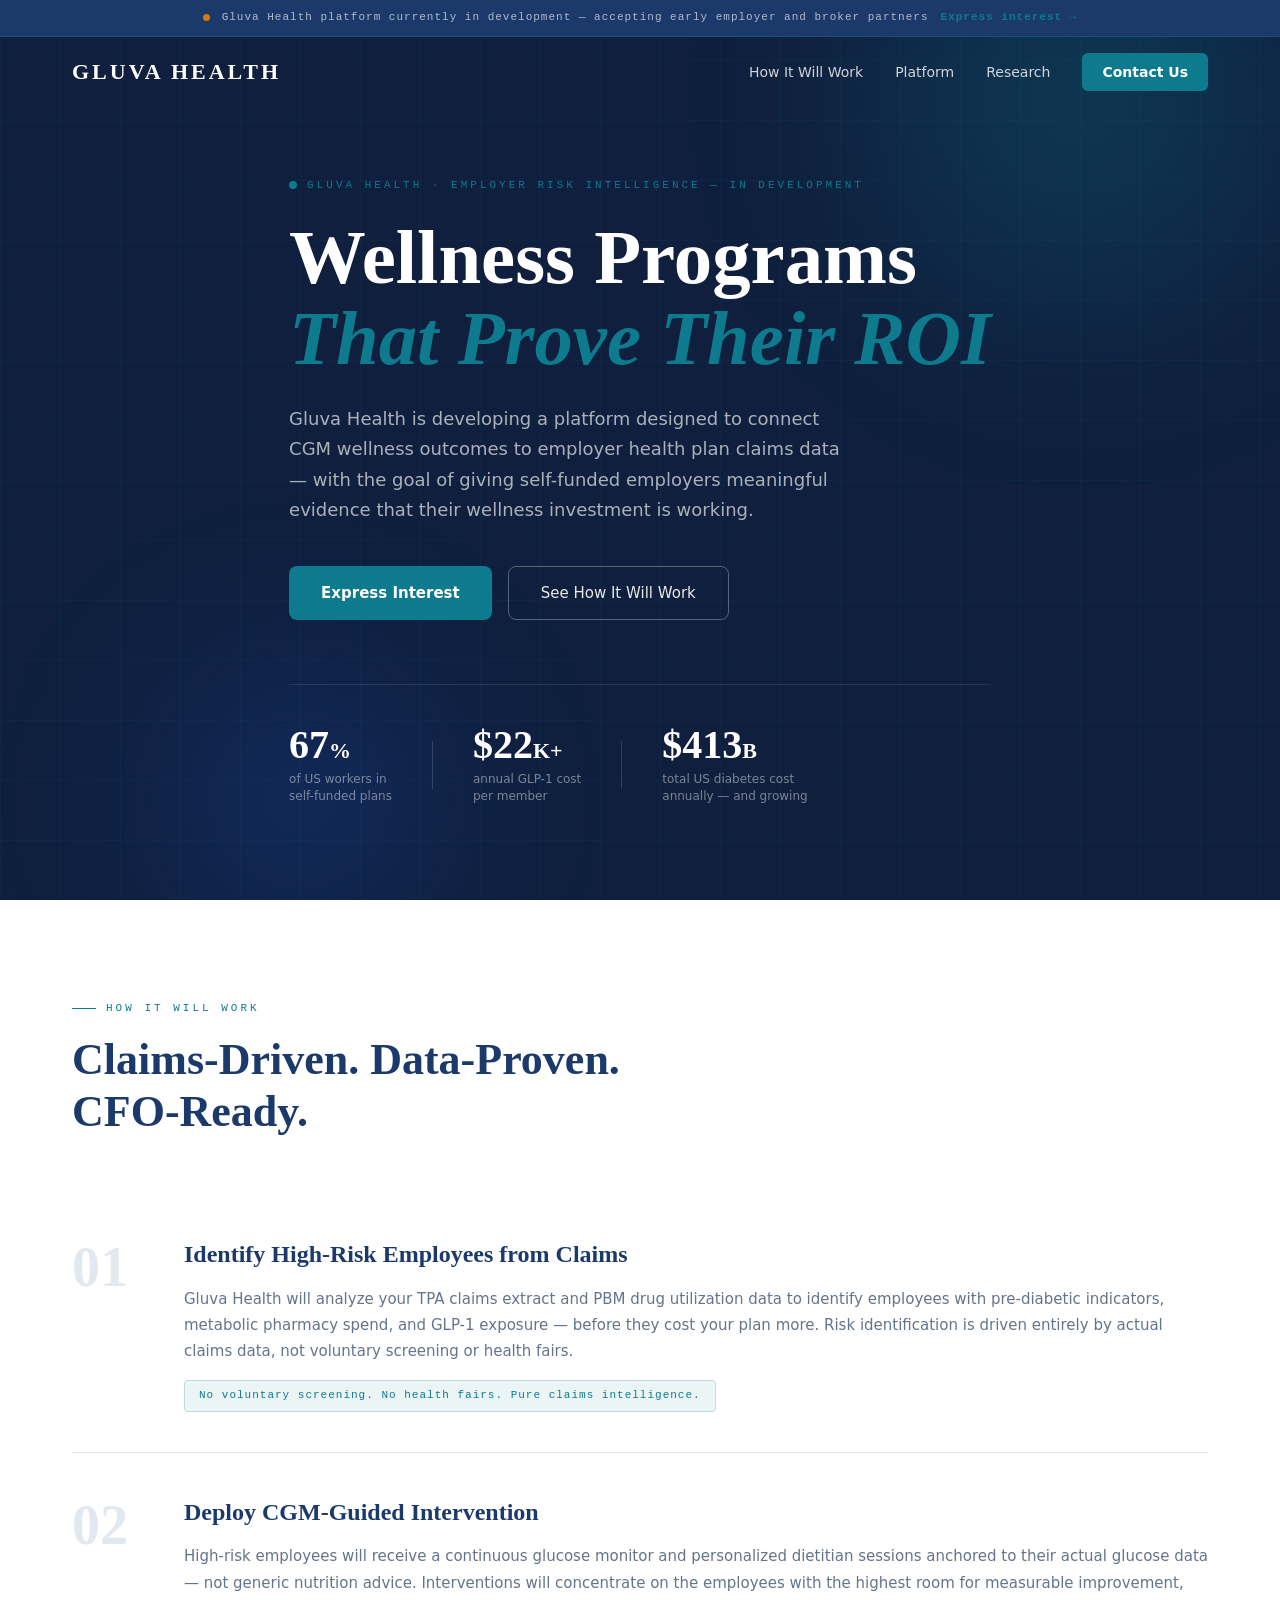
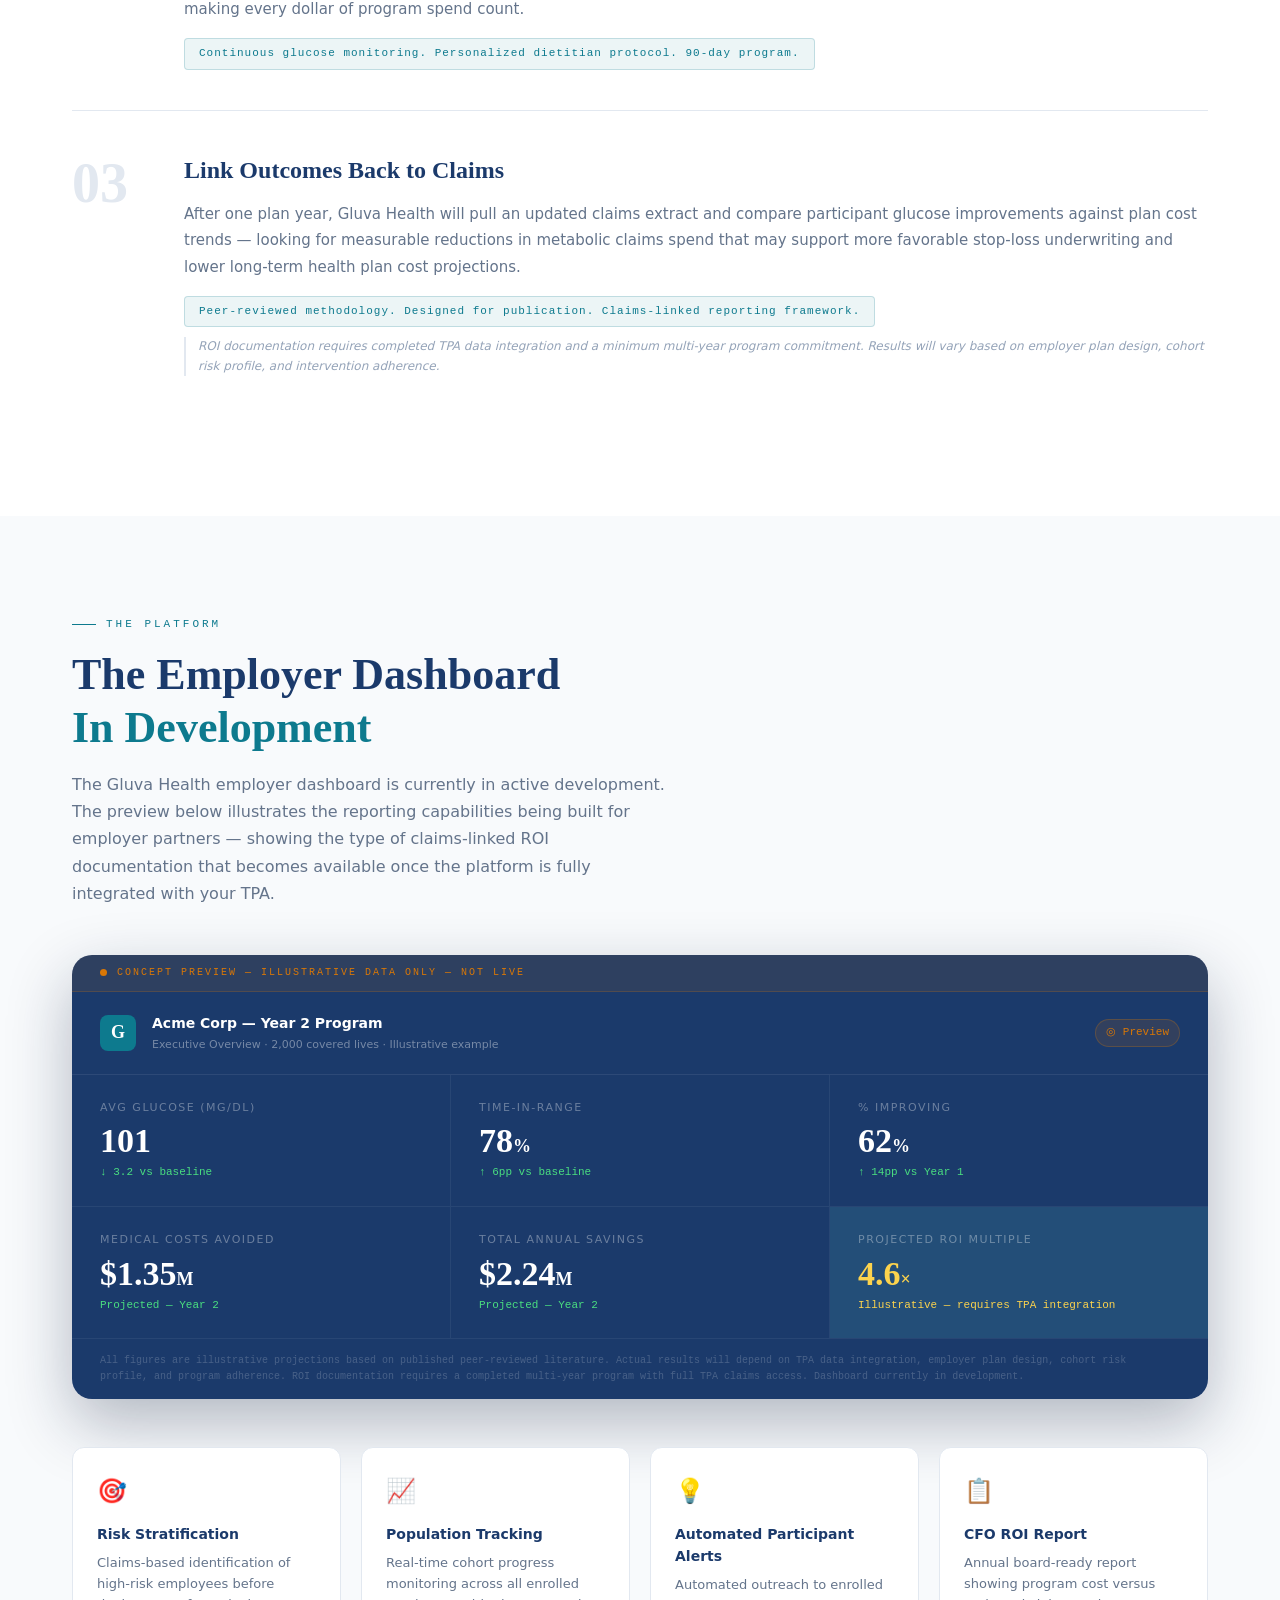
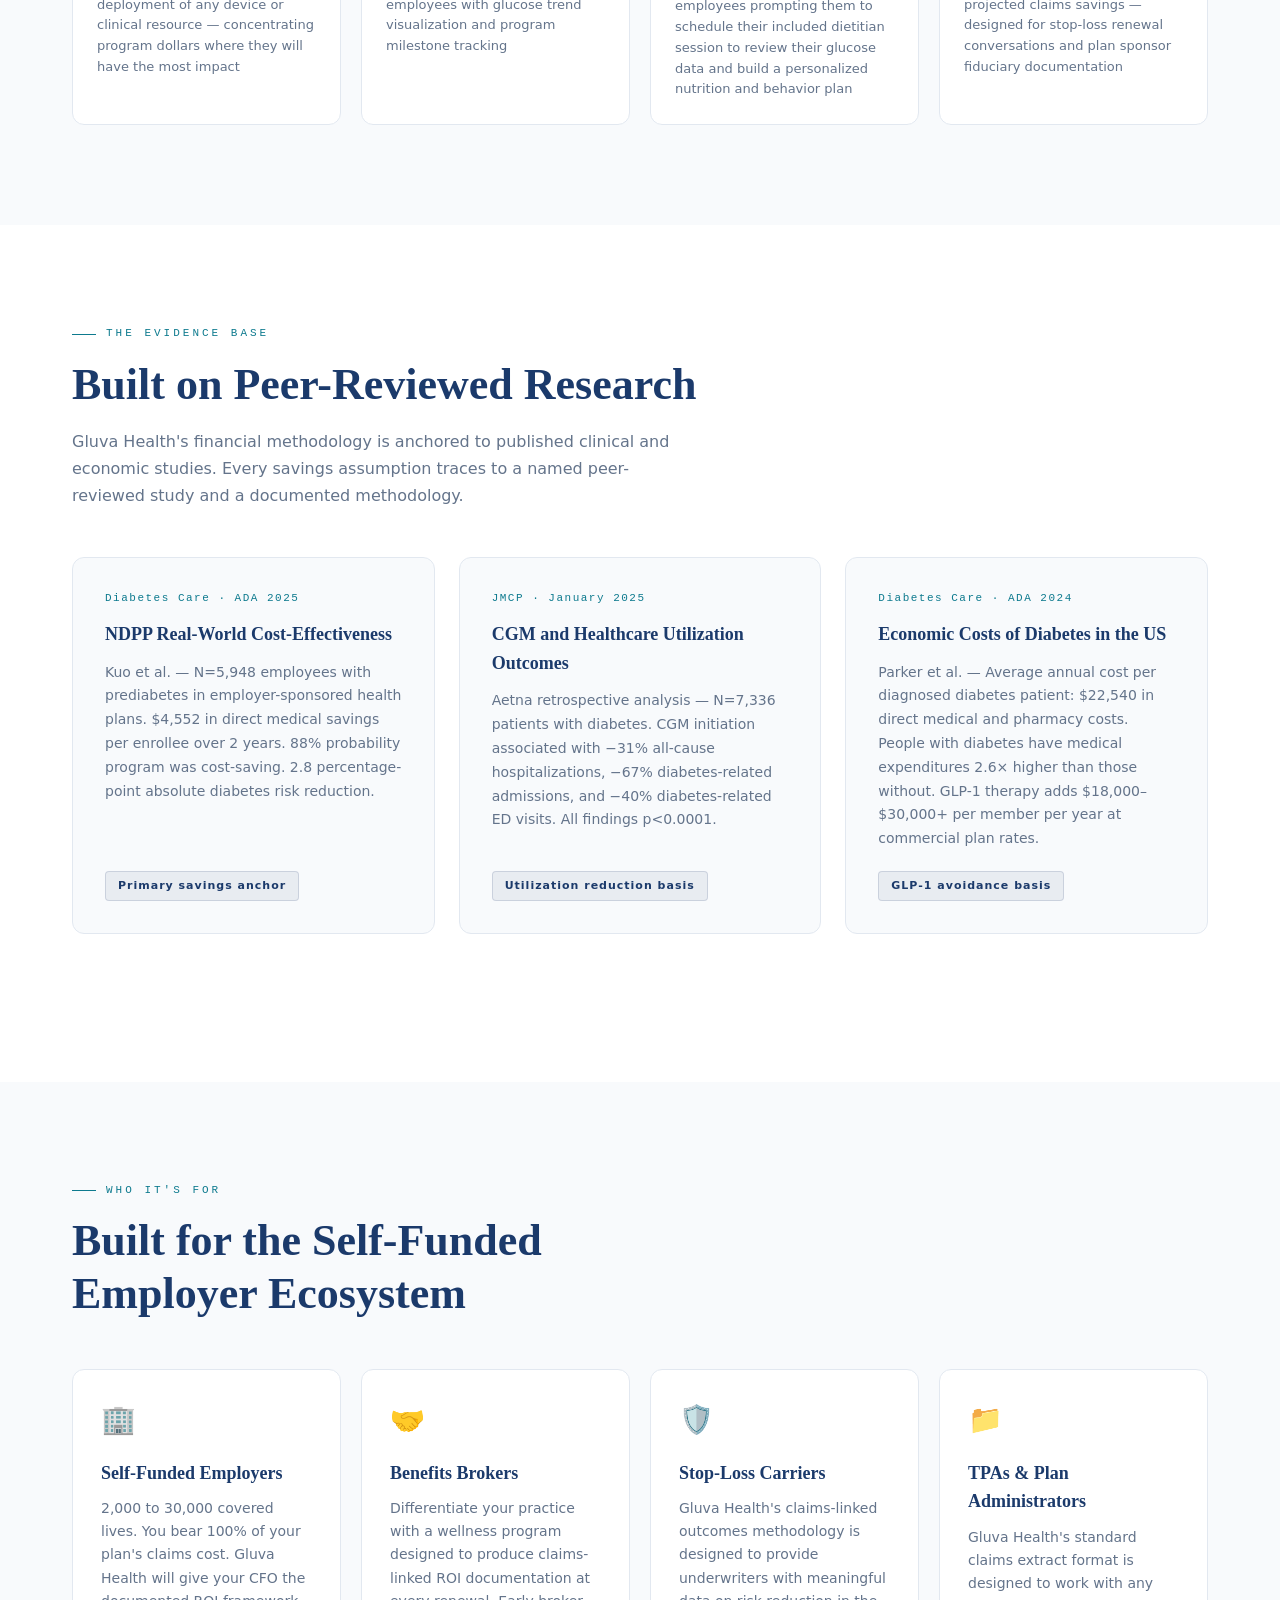
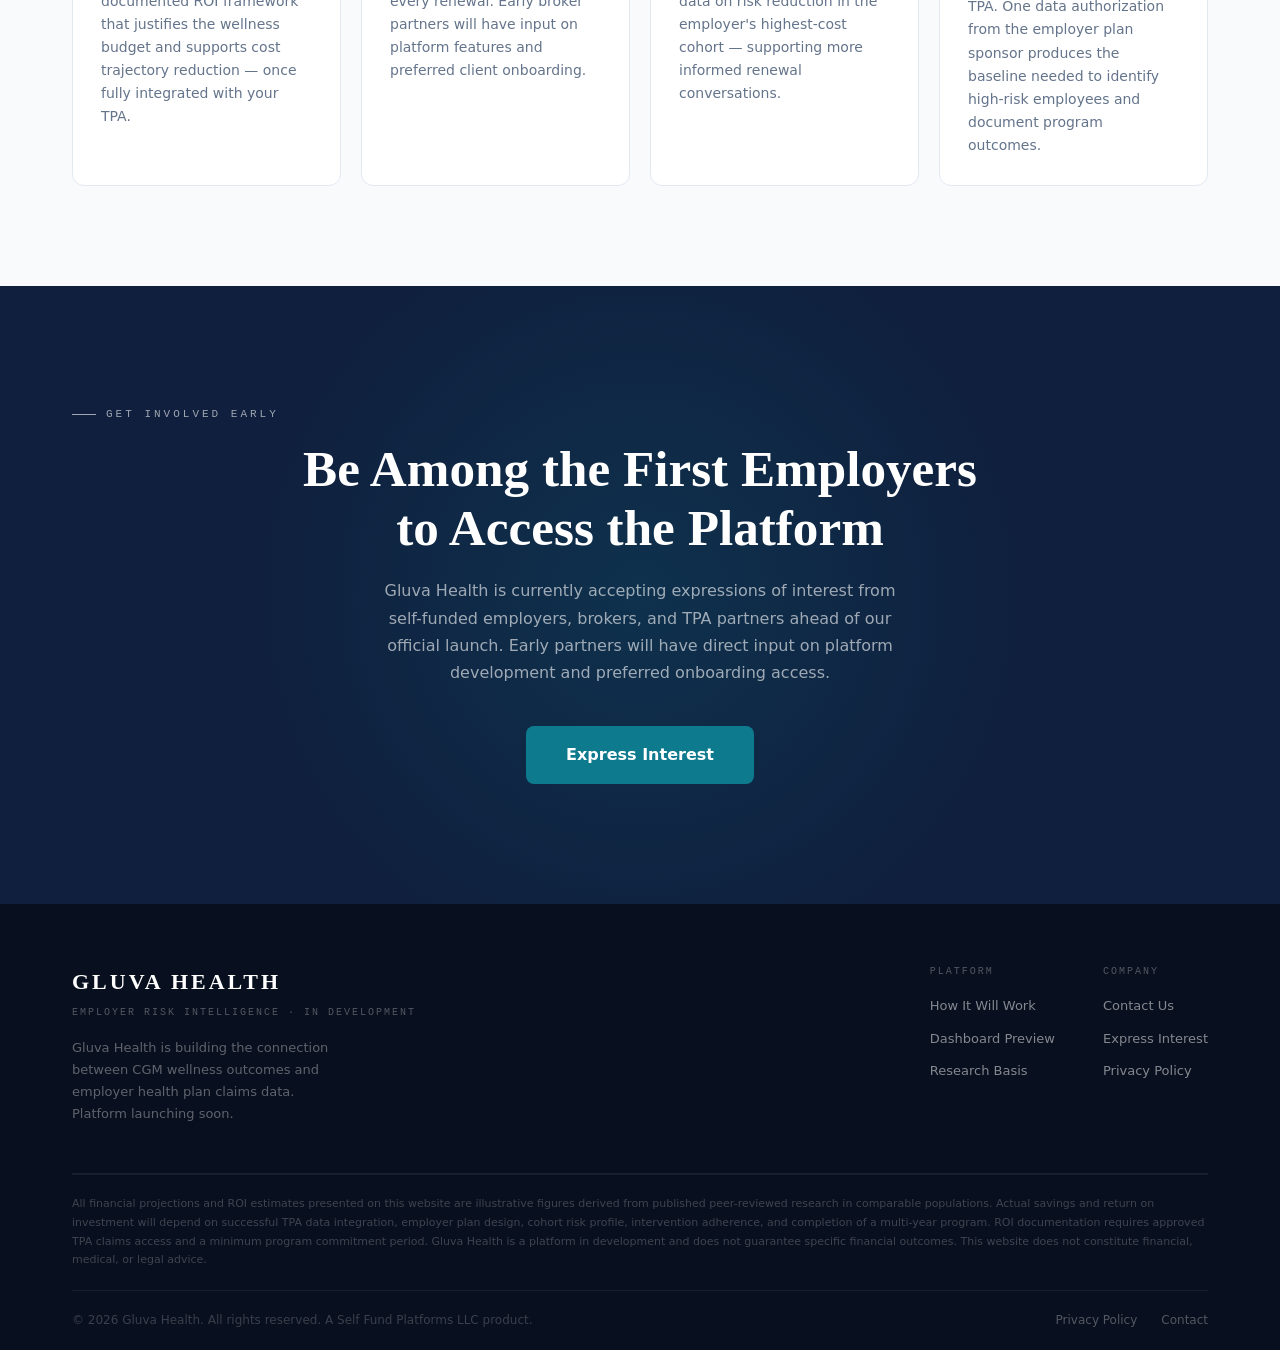
==== commit 6db4589d: "Add files via upload" ====
--- a/index.html
+++ b/index.html
@@ -3,8 +3,8 @@
 <head>
 <meta charset="UTF-8">
 <meta name="viewport" content="width=device-width, initial-scale=1.0">
-<title>Gluva — Employer Risk Intelligence</title>
-<meta name="description" content="Gluva is developing a platform designed to connect CGM wellness outcomes to employer health plan claims data — bringing meaningful measurability to self-funded employer wellness programs.">
+<title>Gluva Health — Employer Risk Intelligence</title>
+<meta name="description" content="Gluva Health is developing a platform designed to connect CGM wellness outcomes to employer health plan claims data — bringing meaningful measurability to self-funded employer wellness programs.">
 <link rel="preconnect" href="https://fonts.googleapis.com">
 <link rel="preconnect" href="https://fonts.gstatic.com" crossorigin>
 <link href="https://fonts.googleapis.com/css2?family=Playfair+Display:wght@400;700;900&family=DM+Sans:wght@300;400;500;600&family=DM+Mono:wght@400;500&display=swap" rel="stylesheet">
@@ -15,7 +15,7 @@
 <!-- NAV -->
 <nav class="nav" id="nav">
   <div class="nav-inner">
-    <a href="index.html" class="nav-logo">GLUVA</a>
+    <a href="index.html" class="nav-logo">GLUVA HEALTH</a>
     <div class="nav-links">
       <a href="#how-it-works">How It Will Work</a>
       <a href="#platform">Platform</a>
@@ -39,7 +39,7 @@
 <!-- LAUNCH BANNER -->
 <div class="launch-banner">
   <span class="lb-dot"></span>
-  Platform currently in development — accepting early employer and broker partners ahead of official launch
+  Gluva Health platform currently in development — accepting early employer and broker partners
   <a href="contact.html" class="lb-link">Express interest →</a>
 </div>
 
@@ -53,13 +53,13 @@
   <div class="hero-inner">
     <div class="hero-eyebrow">
       <span class="dot"></span>
-      Employer Risk Intelligence Platform — In Development
+      Gluva Health · Employer Risk Intelligence — In Development
     </div>
     <h1 class="hero-h1">
       Wellness Programs<br>
       <em>That Prove Their ROI</em>
     </h1>
-    <p class="hero-sub">Gluva is developing a platform designed to connect CGM wellness outcomes to employer health plan claims data — with the goal of giving self-funded employers meaningful evidence that their wellness investment is working.</p>
+    <p class="hero-sub">Gluva Health is developing a platform designed to connect CGM wellness outcomes to employer health plan claims data — with the goal of giving self-funded employers meaningful evidence that their wellness investment is working.</p>
     <div class="hero-actions">
       <a href="contact.html" class="btn-primary">Express Interest</a>
       <a href="#how-it-works" class="btn-ghost">See How It Will Work</a>
@@ -94,7 +94,7 @@
         <div class="step-num">01</div>
         <div class="step-body">
           <h3>Identify High-Risk Employees from Claims</h3>
-          <p>Gluva will analyze your TPA claims extract and PBM drug utilization data to identify employees with pre-diabetic indicators, metabolic pharmacy spend, and GLP-1 exposure — before they cost your plan more. Risk identification is driven entirely by actual claims data, not voluntary screening or health fairs.</p>
+          <p>Gluva Health will analyze your TPA claims extract and PBM drug utilization data to identify employees with pre-diabetic indicators, metabolic pharmacy spend, and GLP-1 exposure — before they cost your plan more. Risk identification is driven entirely by actual claims data, not voluntary screening or health fairs.</p>
           <div class="step-badge">No voluntary screening. No health fairs. Pure claims intelligence.</div>
         </div>
       </div>
@@ -110,7 +110,7 @@
         <div class="step-num">03</div>
         <div class="step-body">
           <h3>Link Outcomes Back to Claims</h3>
-          <p>After one plan year, Gluva will pull an updated claims extract and compare participant glucose improvements against plan cost trends — looking for measurable reductions in metabolic claims spend that may support more favorable stop-loss underwriting and lower long-term health plan cost projections.</p>
+          <p>After one plan year, Gluva Health will pull an updated claims extract and compare participant glucose improvements against plan cost trends — looking for measurable reductions in metabolic claims spend that may support more favorable stop-loss underwriting and lower long-term health plan cost projections.</p>
           <div class="step-badge">Peer-reviewed methodology. Designed for publication. Claims-linked reporting framework.</div>
           <div class="step-disclaimer">ROI documentation requires completed TPA data integration and a minimum multi-year program commitment. Results will vary based on employer plan design, cohort risk profile, and intervention adherence.</div>
         </div>
@@ -124,7 +124,7 @@
   <div class="container">
     <div class="section-label">The Platform</div>
     <h2>The Employer Dashboard<br><span class="accent">In Development</span></h2>
-    <p class="platform-sub">The Gluva employer dashboard is currently in active development. The preview below illustrates the reporting capabilities being built for employer partners — showing the type of claims-linked ROI documentation that becomes available once the platform is fully integrated with your TPA.</p>
+    <p class="platform-sub">The Gluva Health employer dashboard is currently in active development. The preview below illustrates the reporting capabilities being built for employer partners — showing the type of claims-linked ROI documentation that becomes available once the platform is fully integrated with your TPA.</p>
 
     <div class="dashboard-preview">
       <div class="dash-dev-badge">
@@ -206,7 +206,7 @@
   <div class="container">
     <div class="section-label">The Evidence Base</div>
     <h2>Built on Peer-Reviewed Research</h2>
-    <p class="research-sub">Gluva's financial methodology is anchored to published clinical and economic studies. Every savings assumption traces to a named peer-reviewed study and a documented methodology.</p>
+    <p class="research-sub">Gluva Health's financial methodology is anchored to published clinical and economic studies. Every savings assumption traces to a named peer-reviewed study and a documented methodology.</p>
     <div class="research-grid">
       <div class="research-card">
         <div class="rc-journal">Diabetes Care · ADA 2025</div>
@@ -240,7 +240,7 @@
       <div class="aud-card">
         <div class="aud-icon">🏢</div>
         <h3>Self-Funded Employers</h3>
-        <p>2,000 to 30,000 covered lives. You bear 100% of your plan's claims cost. Gluva will give your CFO the documented ROI framework that justifies the wellness budget and supports cost trajectory reduction — once fully integrated with your TPA.</p>
+        <p>2,000 to 30,000 covered lives. You bear 100% of your plan's claims cost. Gluva Health will give your CFO the documented ROI framework that justifies the wellness budget and supports cost trajectory reduction — once fully integrated with your TPA.</p>
       </div>
       <div class="aud-card">
         <div class="aud-icon">🤝</div>
@@ -250,12 +250,12 @@
       <div class="aud-card">
         <div class="aud-icon">🛡️</div>
         <h3>Stop-Loss Carriers</h3>
-        <p>Gluva's claims-linked outcomes methodology is designed to provide underwriters with meaningful data on risk reduction in the employer's highest-cost cohort — supporting more informed renewal conversations.</p>
+        <p>Gluva Health's claims-linked outcomes methodology is designed to provide underwriters with meaningful data on risk reduction in the employer's highest-cost cohort — supporting more informed renewal conversations.</p>
       </div>
       <div class="aud-card">
         <div class="aud-icon">📁</div>
         <h3>TPAs & Plan Administrators</h3>
-        <p>Gluva's standard claims extract format is designed to work with any TPA. One data authorization from the employer plan sponsor produces the baseline needed to identify high-risk employees and document program outcomes.</p>
+        <p>Gluva Health's standard claims extract format is designed to work with any TPA. One data authorization from the employer plan sponsor produces the baseline needed to identify high-risk employees and document program outcomes.</p>
       </div>
     </div>
   </div>
@@ -270,7 +270,7 @@
     <div class="cta-inner">
       <div class="section-label light">Get Involved Early</div>
       <h2>Be Among the First Employers<br>to Access the Platform</h2>
-      <p>Gluva is currently accepting expressions of interest from self-funded employers, brokers, and TPA partners ahead of our official launch. Early partners will have direct input on platform development and preferred onboarding access.</p>
+      <p>Gluva Health is currently accepting expressions of interest from self-funded employers, brokers, and TPA partners ahead of our official launch. Early partners will have direct input on platform development and preferred onboarding access.</p>
       <a href="contact.html" class="btn-primary large">Express Interest</a>
     </div>
   </div>
@@ -281,9 +281,9 @@
   <div class="container">
     <div class="footer-top">
       <div class="footer-brand">
-        <div class="footer-logo">GLUVA</div>
+        <div class="footer-logo">GLUVA HEALTH</div>
         <div class="footer-tagline">Employer Risk Intelligence · In Development</div>
-        <p class="footer-desc">Building the connection between CGM wellness outcomes and employer health plan claims data. Platform launching soon.</p>
+        <p class="footer-desc">Gluva Health is building the connection between CGM wellness outcomes and employer health plan claims data. Platform launching soon.</p>
       </div>
       <div class="footer-links">
         <div class="fl-col">
@@ -301,10 +301,10 @@
       </div>
     </div>
     <div class="footer-disclaimer">
-      All financial projections and ROI estimates presented on this website are illustrative figures derived from published peer-reviewed research in comparable populations. Actual savings and return on investment will depend on successful TPA data integration, employer plan design, cohort risk profile, intervention adherence, and completion of a multi-year program. ROI documentation requires approved TPA claims access and a minimum program commitment period. Gluva is a platform in development and does not guarantee specific financial outcomes. This website does not constitute financial, medical, or legal advice.
+      All financial projections and ROI estimates presented on this website are illustrative figures derived from published peer-reviewed research in comparable populations. Actual savings and return on investment will depend on successful TPA data integration, employer plan design, cohort risk profile, intervention adherence, and completion of a multi-year program. ROI documentation requires approved TPA claims access and a minimum program commitment period. Gluva Health is a platform in development and does not guarantee specific financial outcomes. This website does not constitute financial, medical, or legal advice.
     </div>
     <div class="footer-bottom">
-      <div class="fb-left">© 2026 Gluva. All rights reserved. A Self Fund Platforms LLC product.</div>
+      <div class="fb-left">© 2026 Gluva Health. All rights reserved. A Self Fund Platforms LLC product.</div>
       <div class="fb-right">
         <a href="privacy.html">Privacy Policy</a>
         <a href="contact.html">Contact</a>
